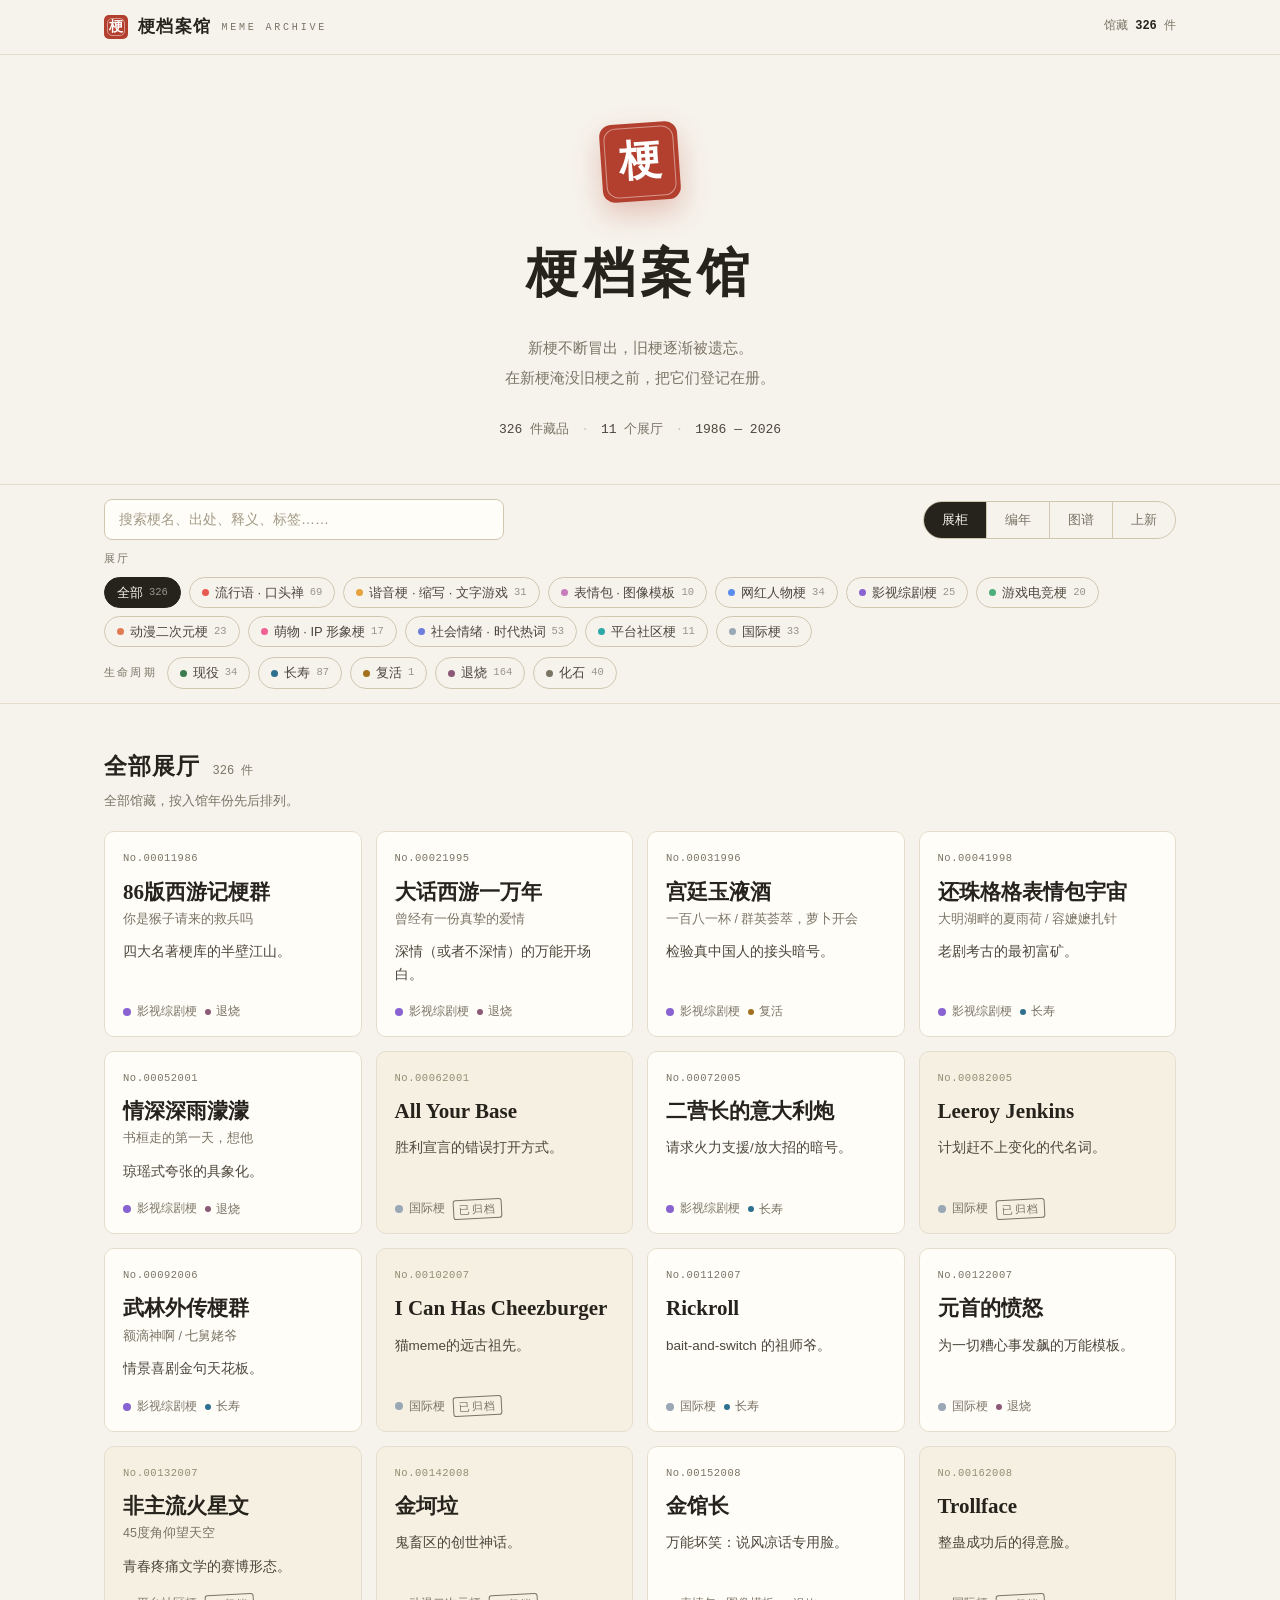
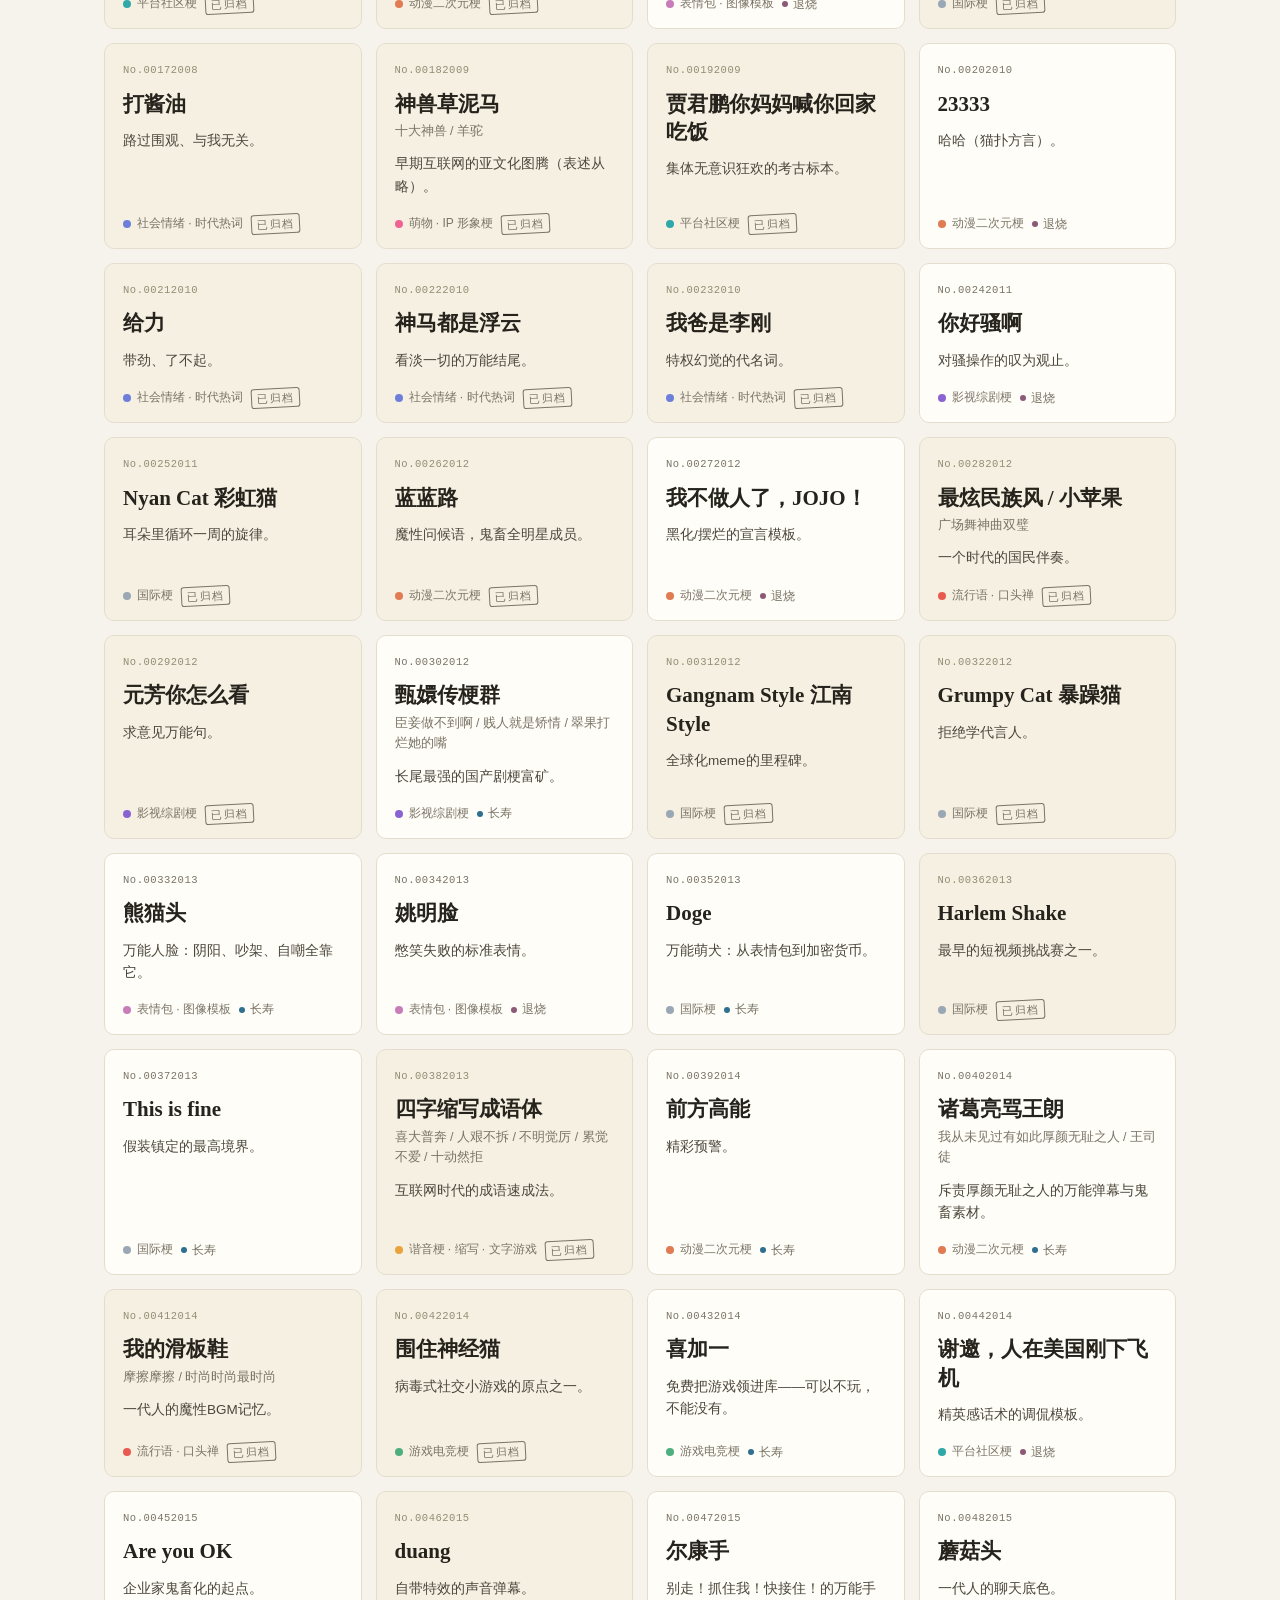
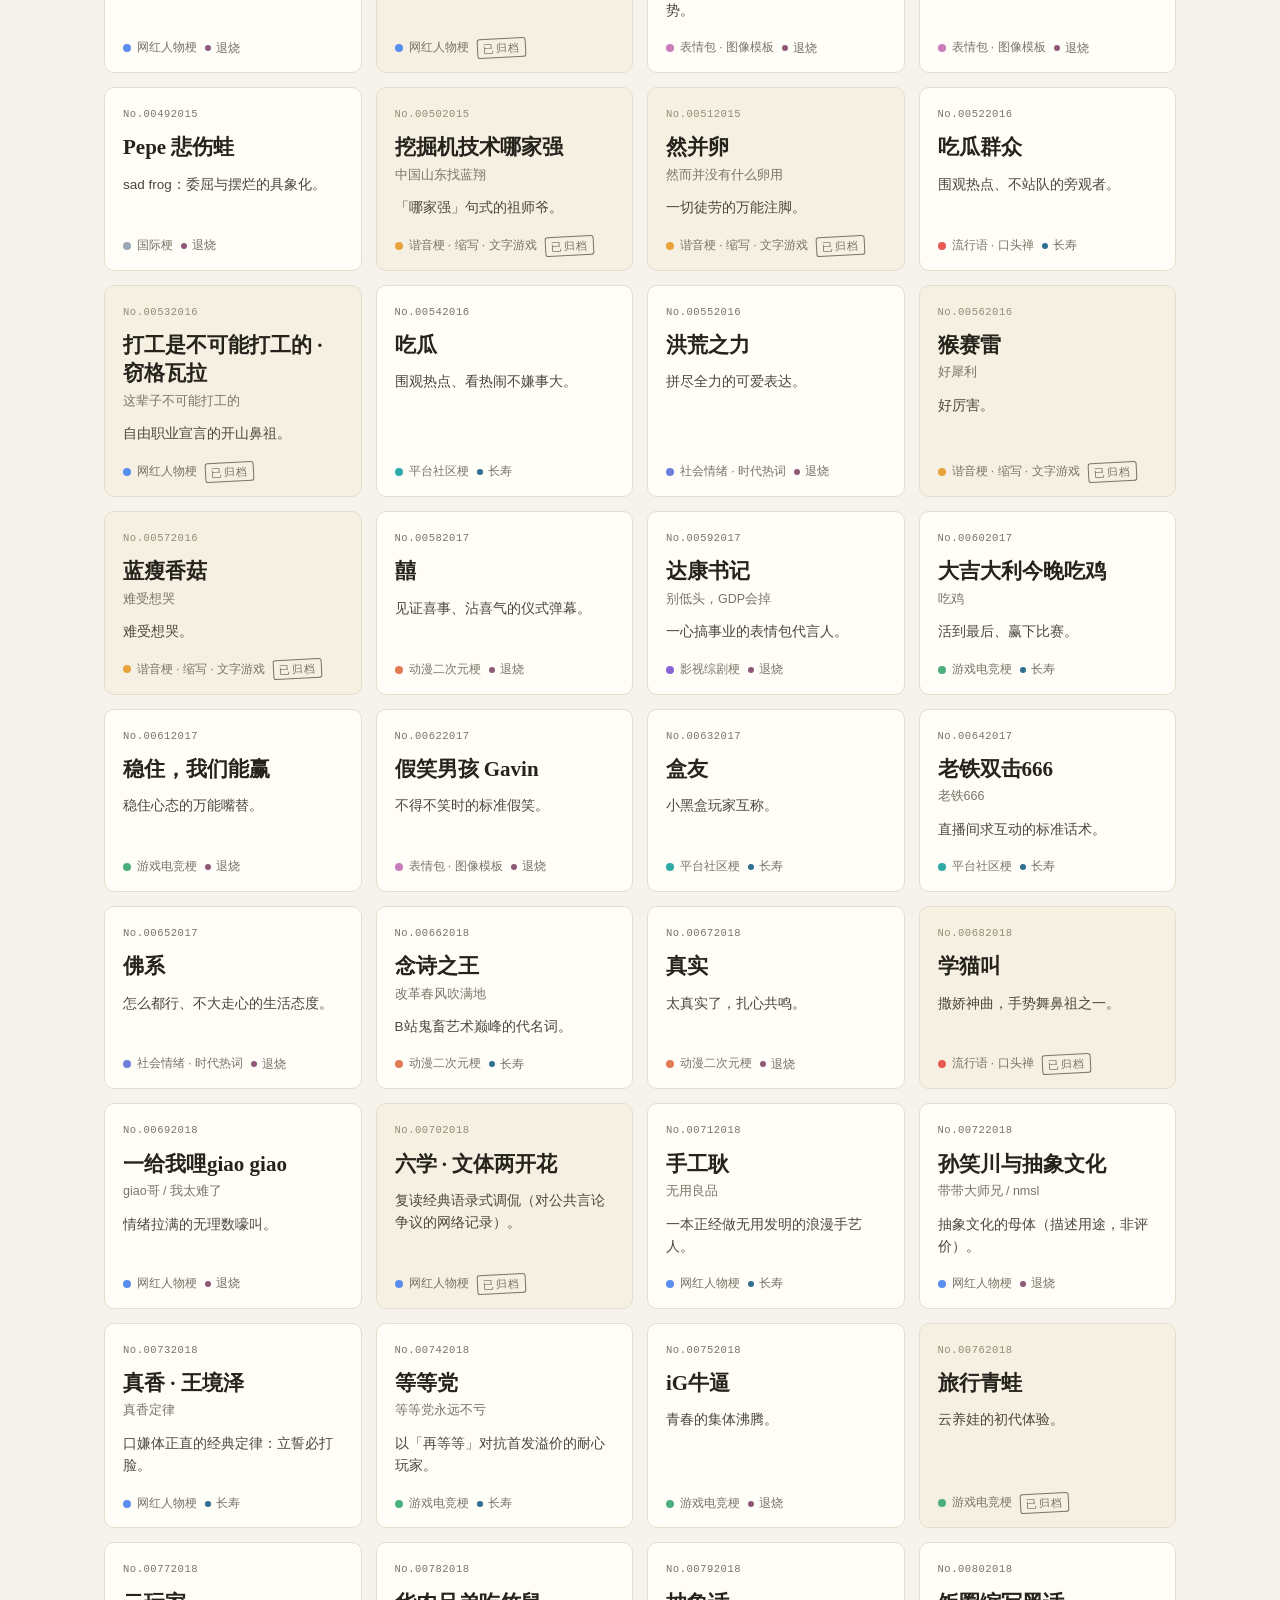
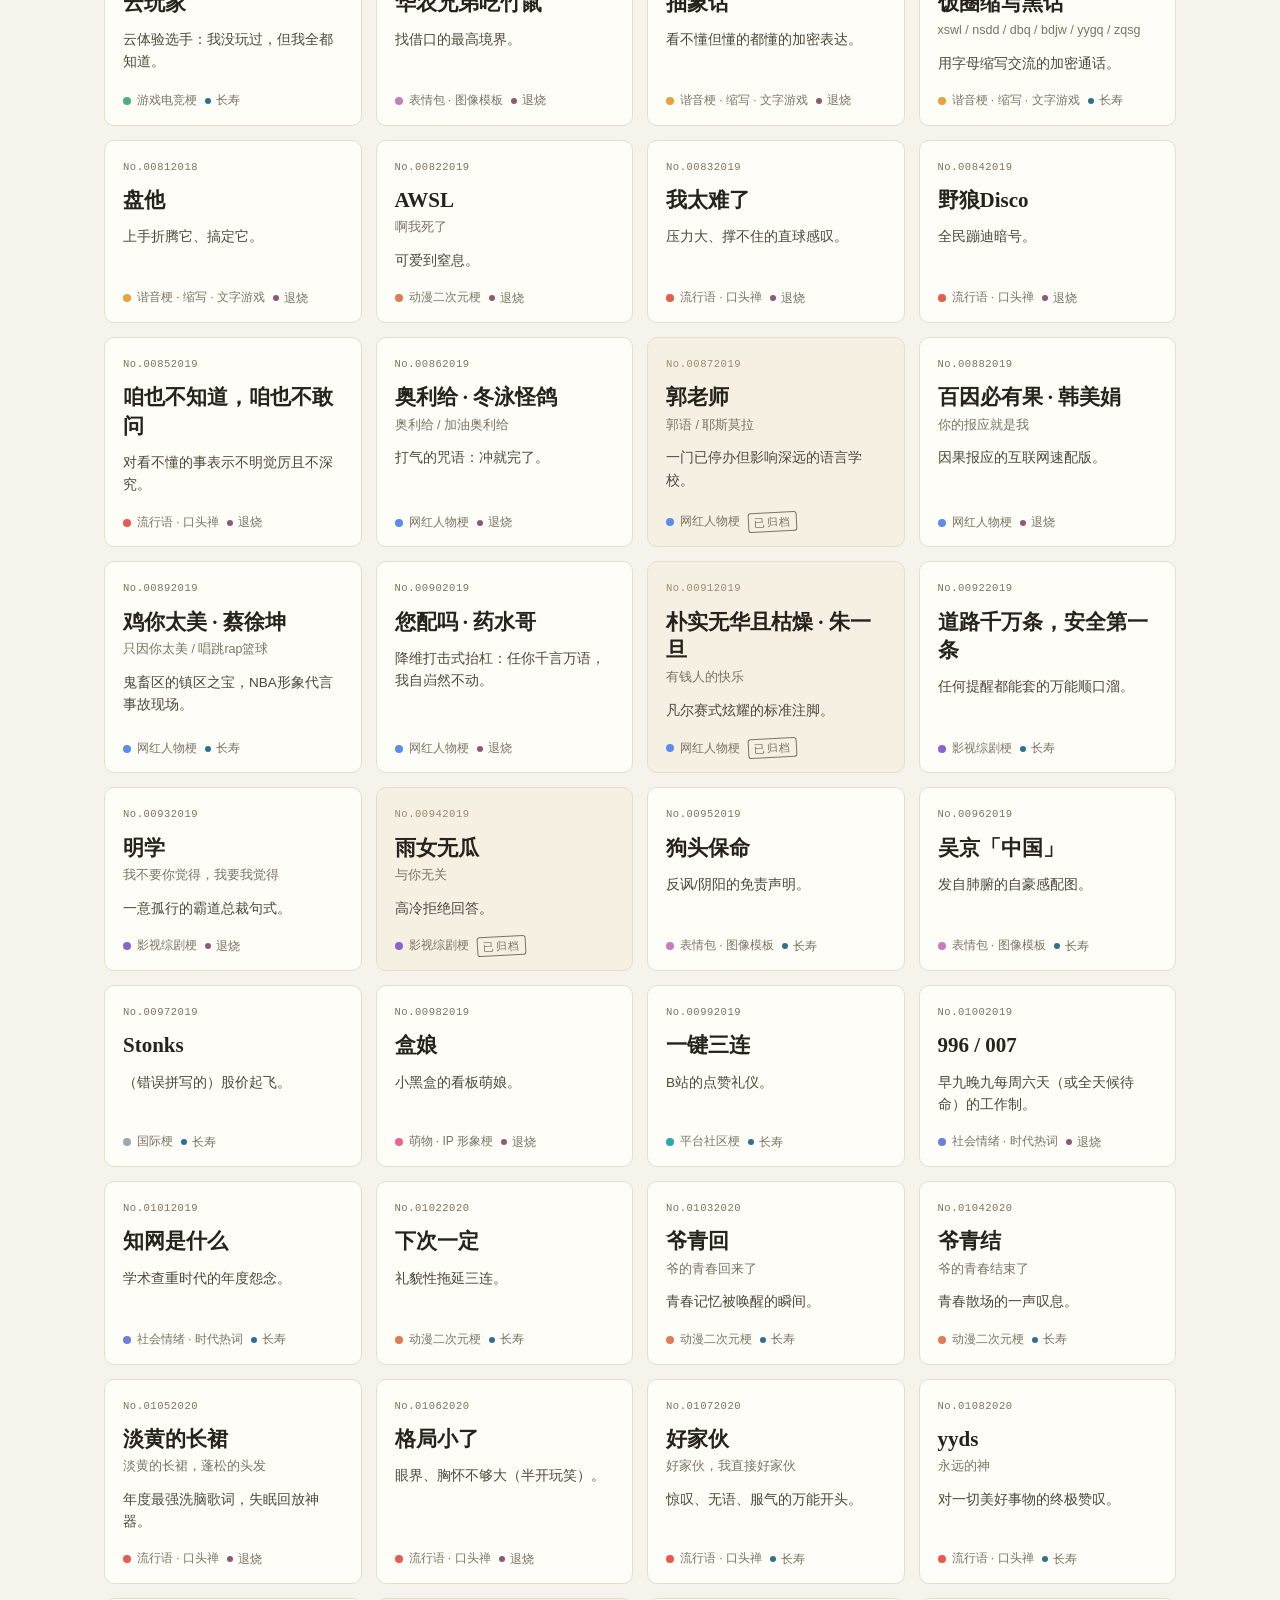
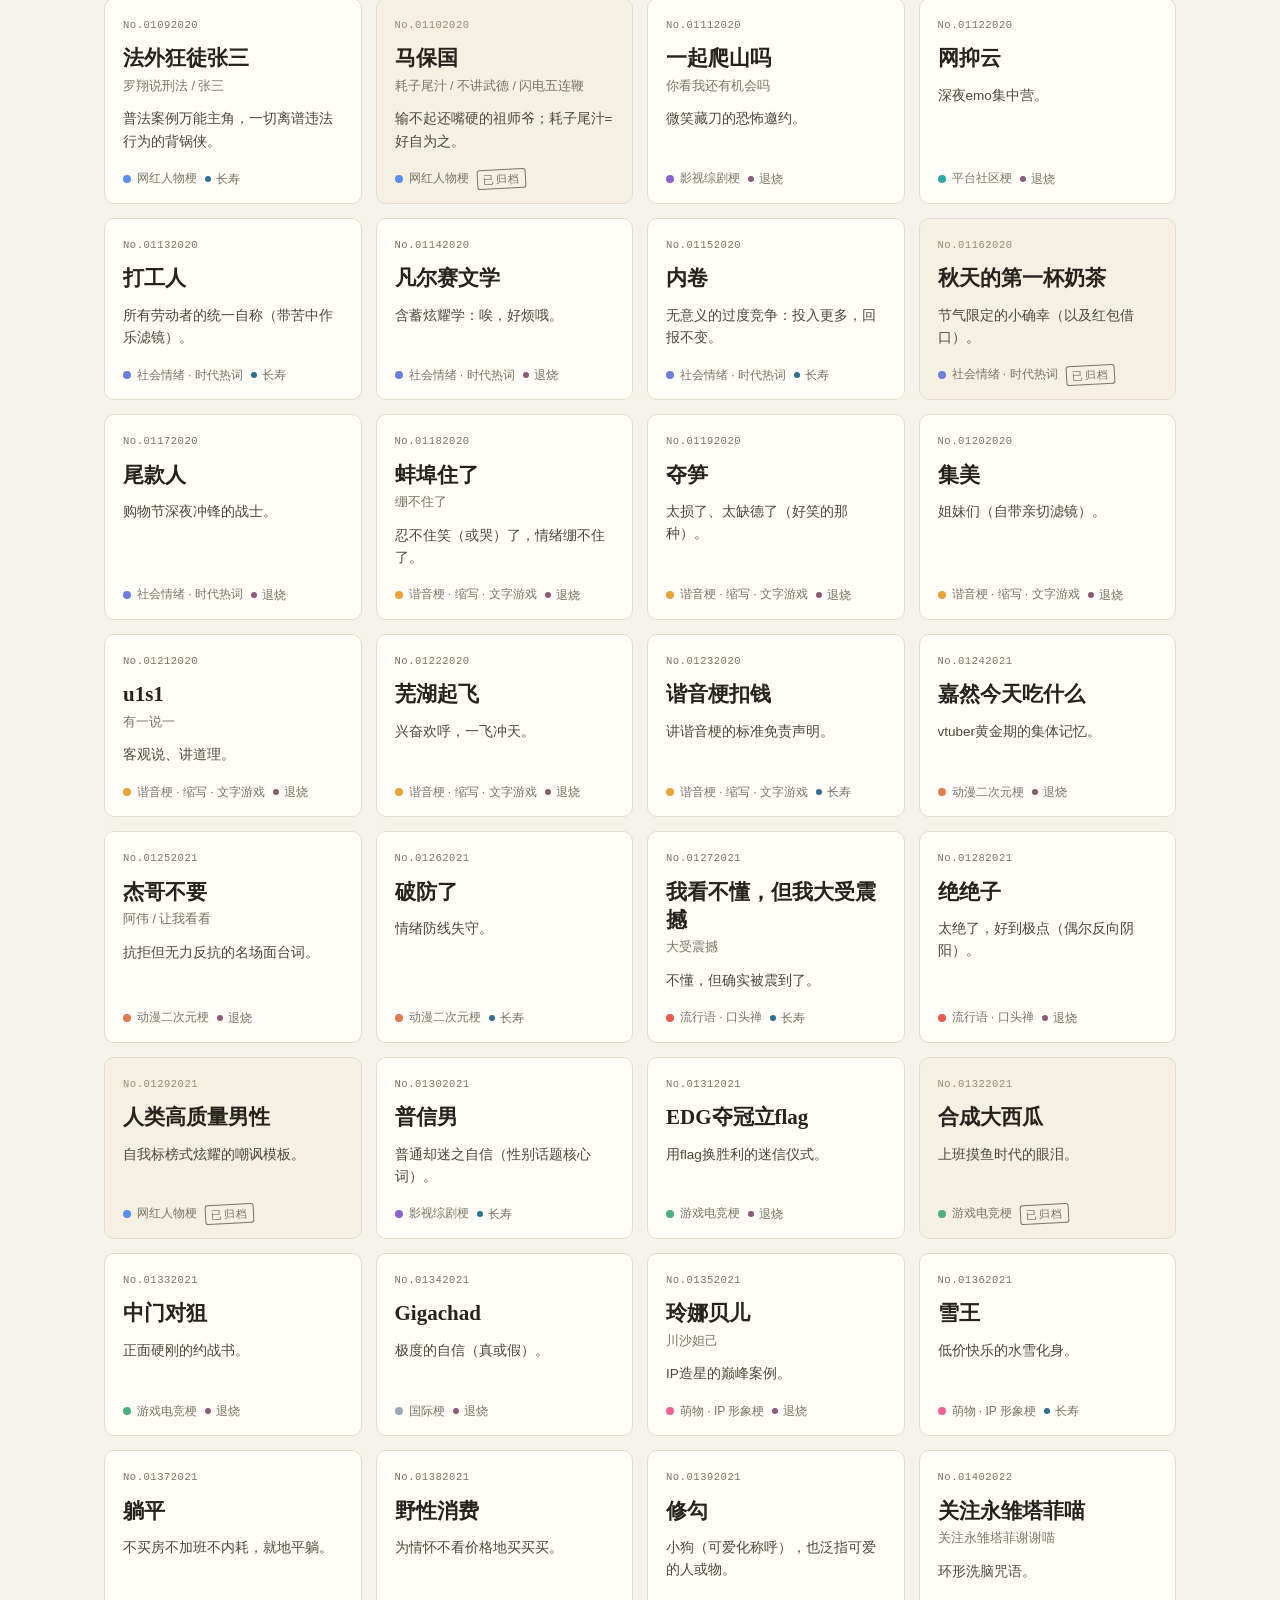
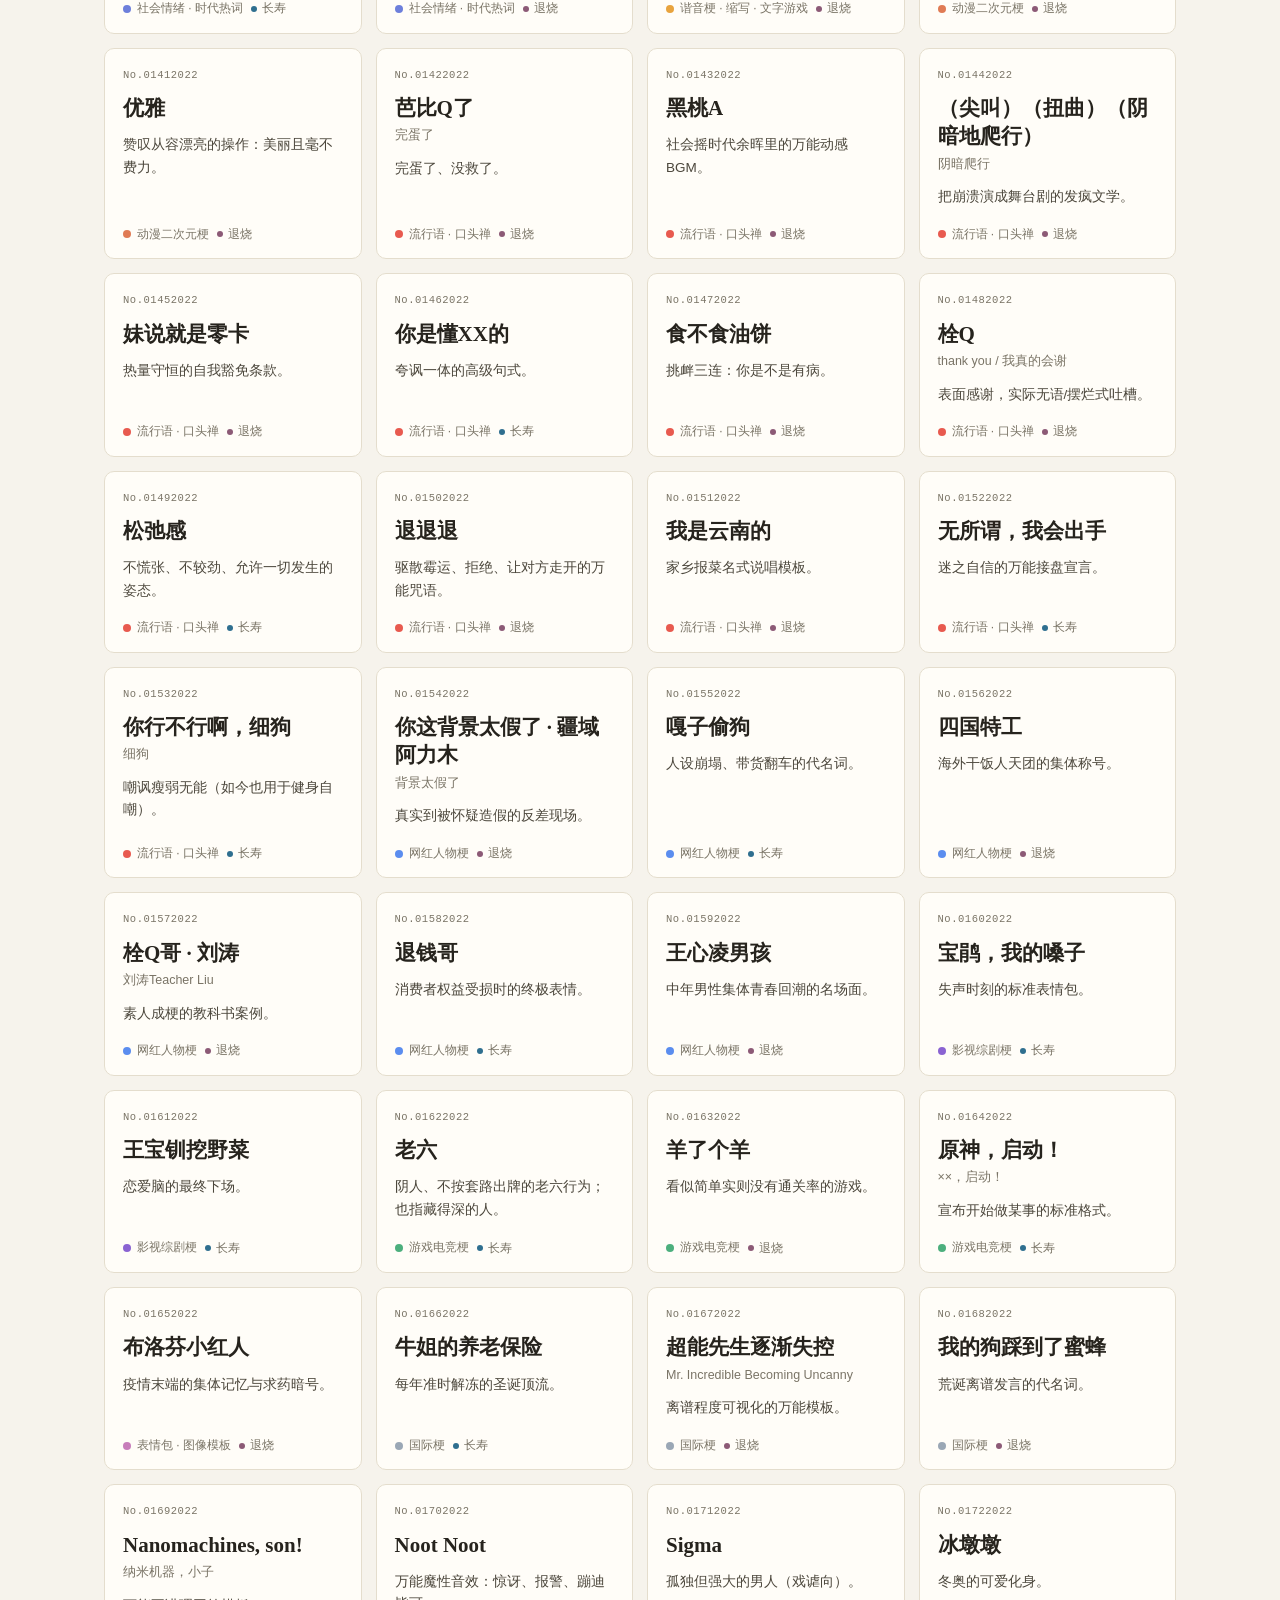
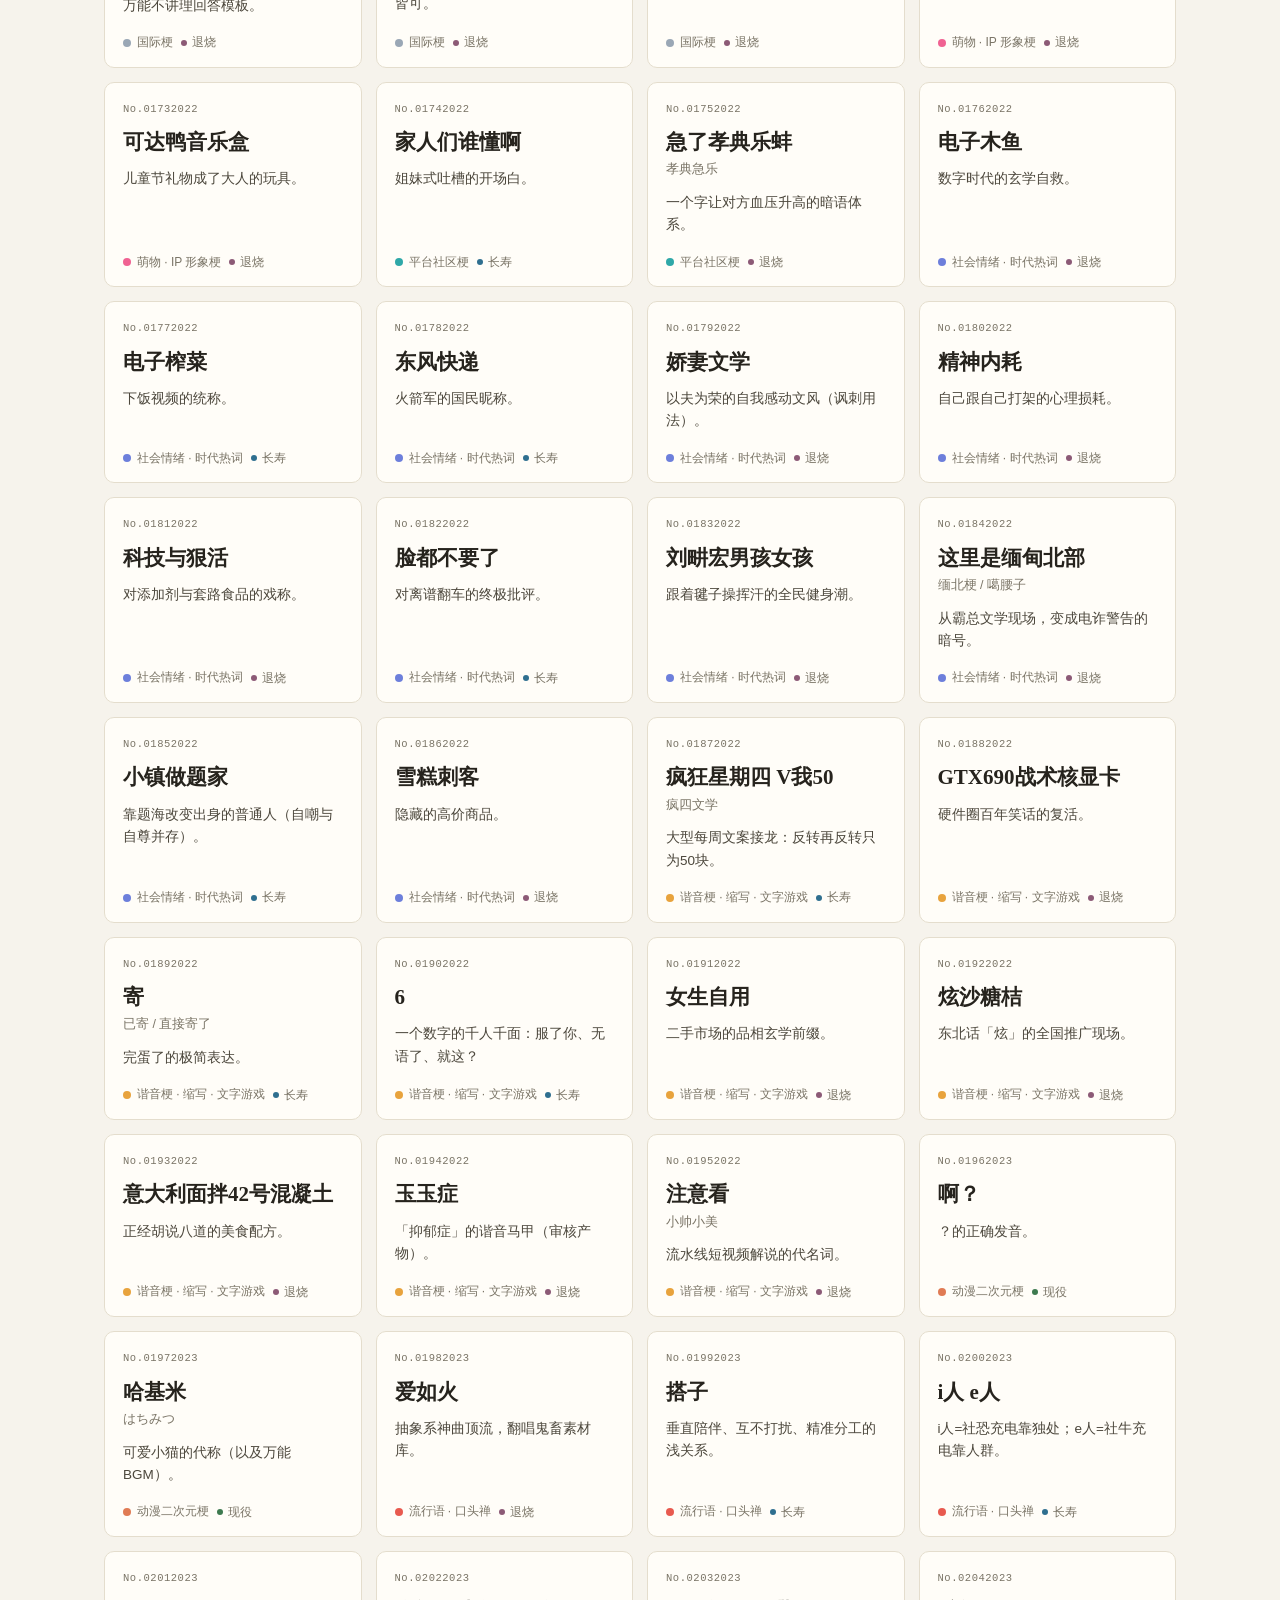
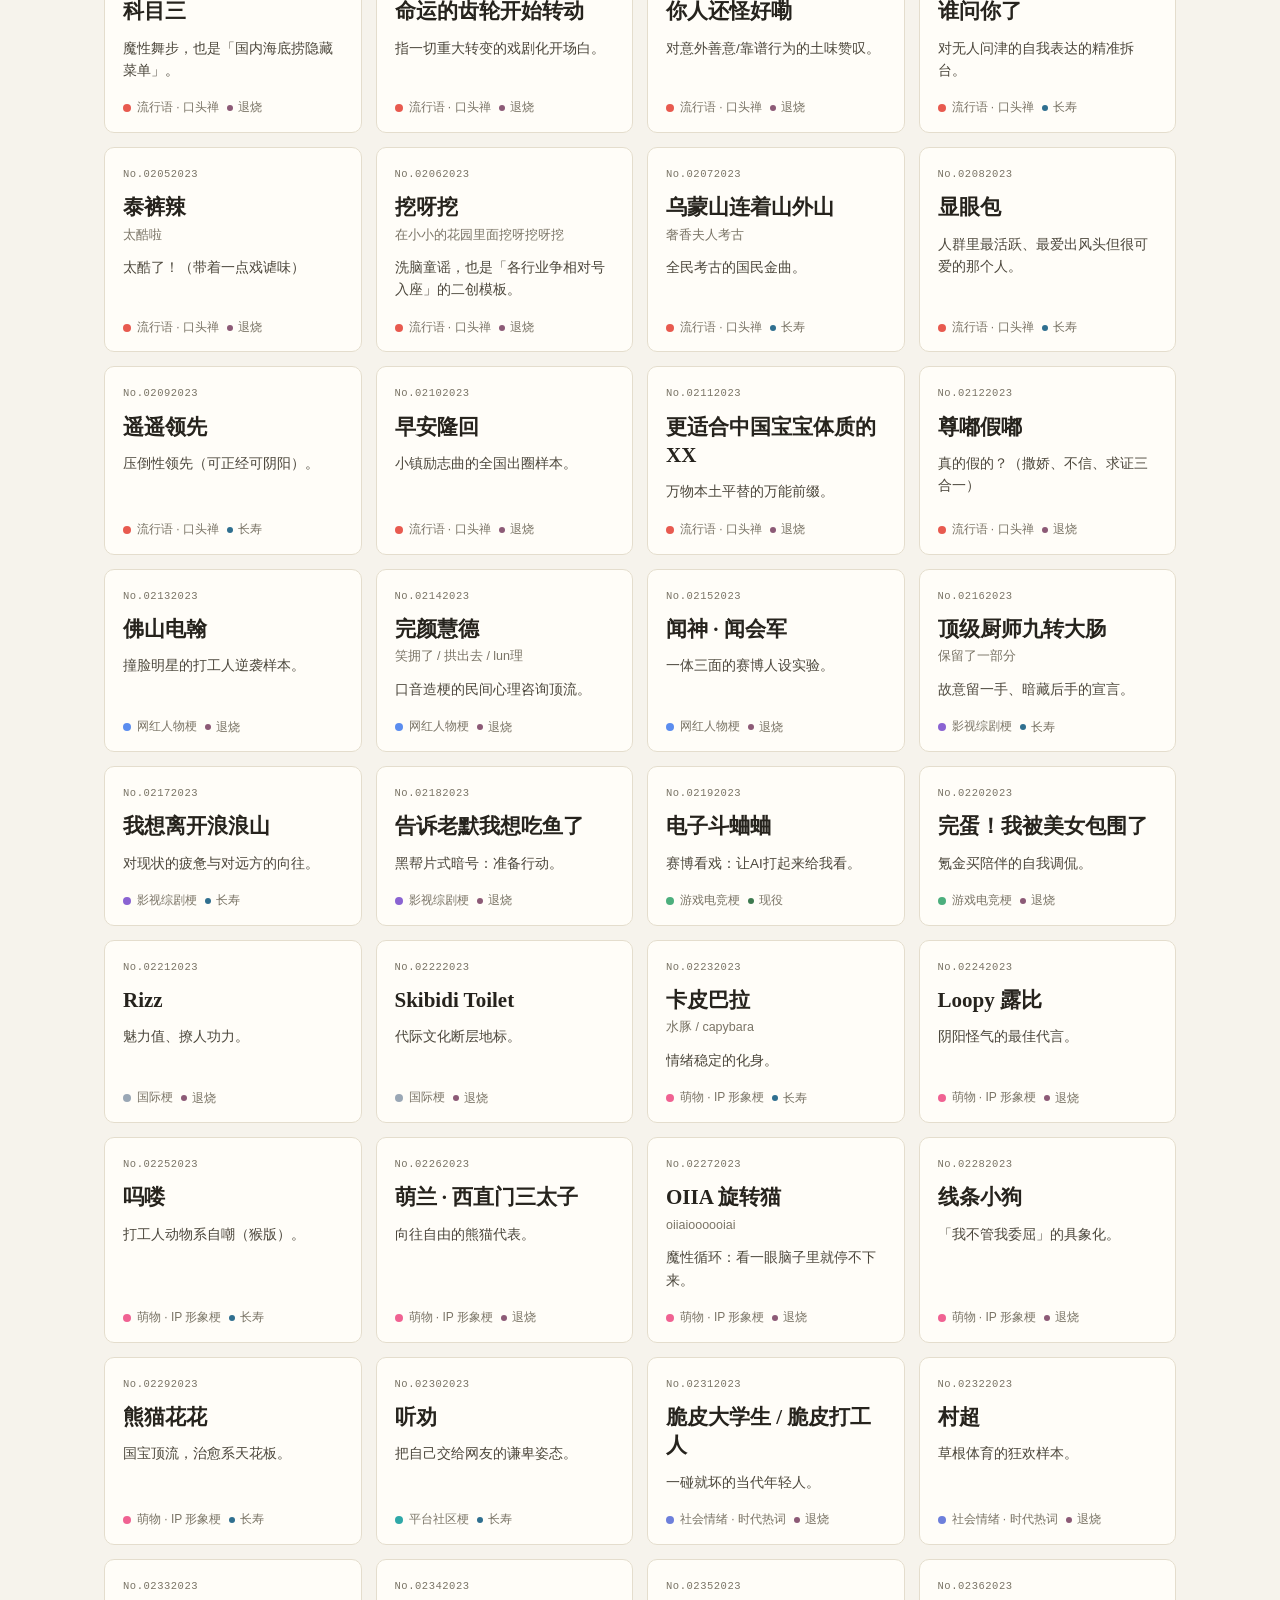
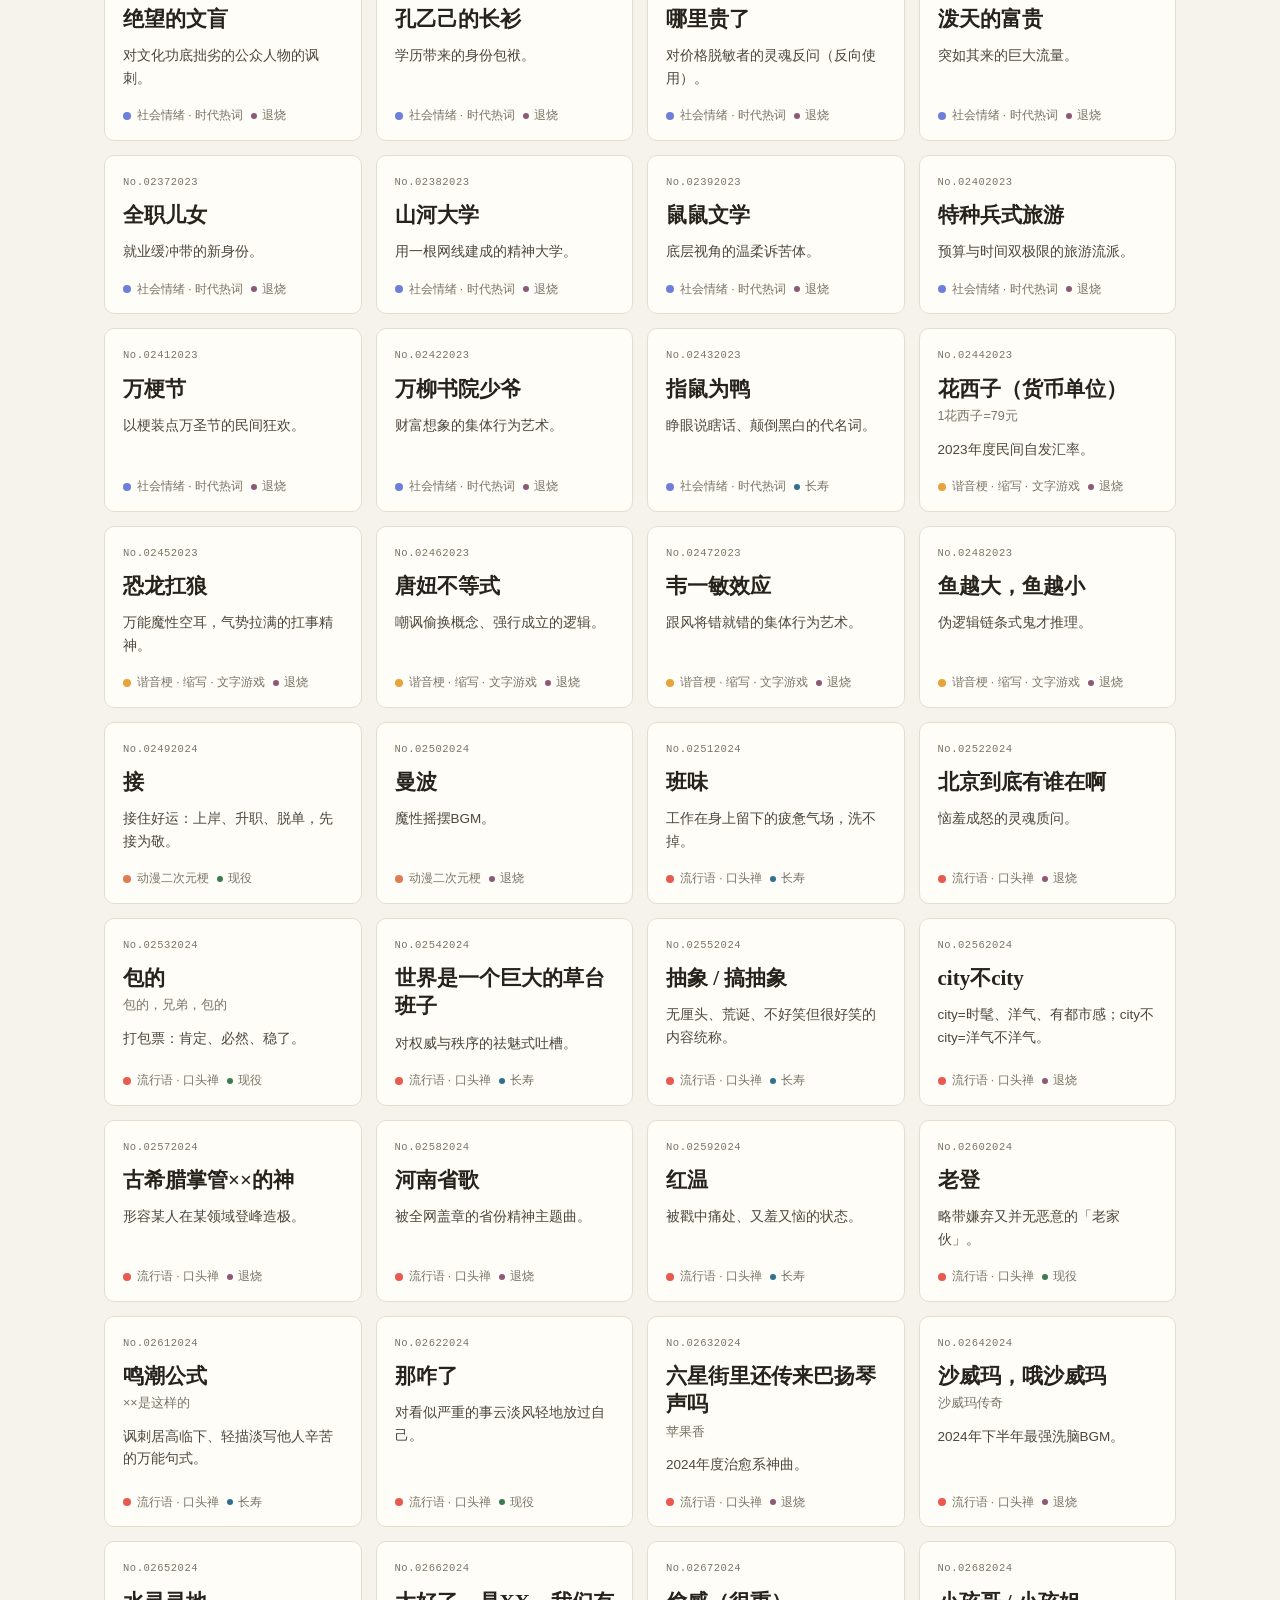
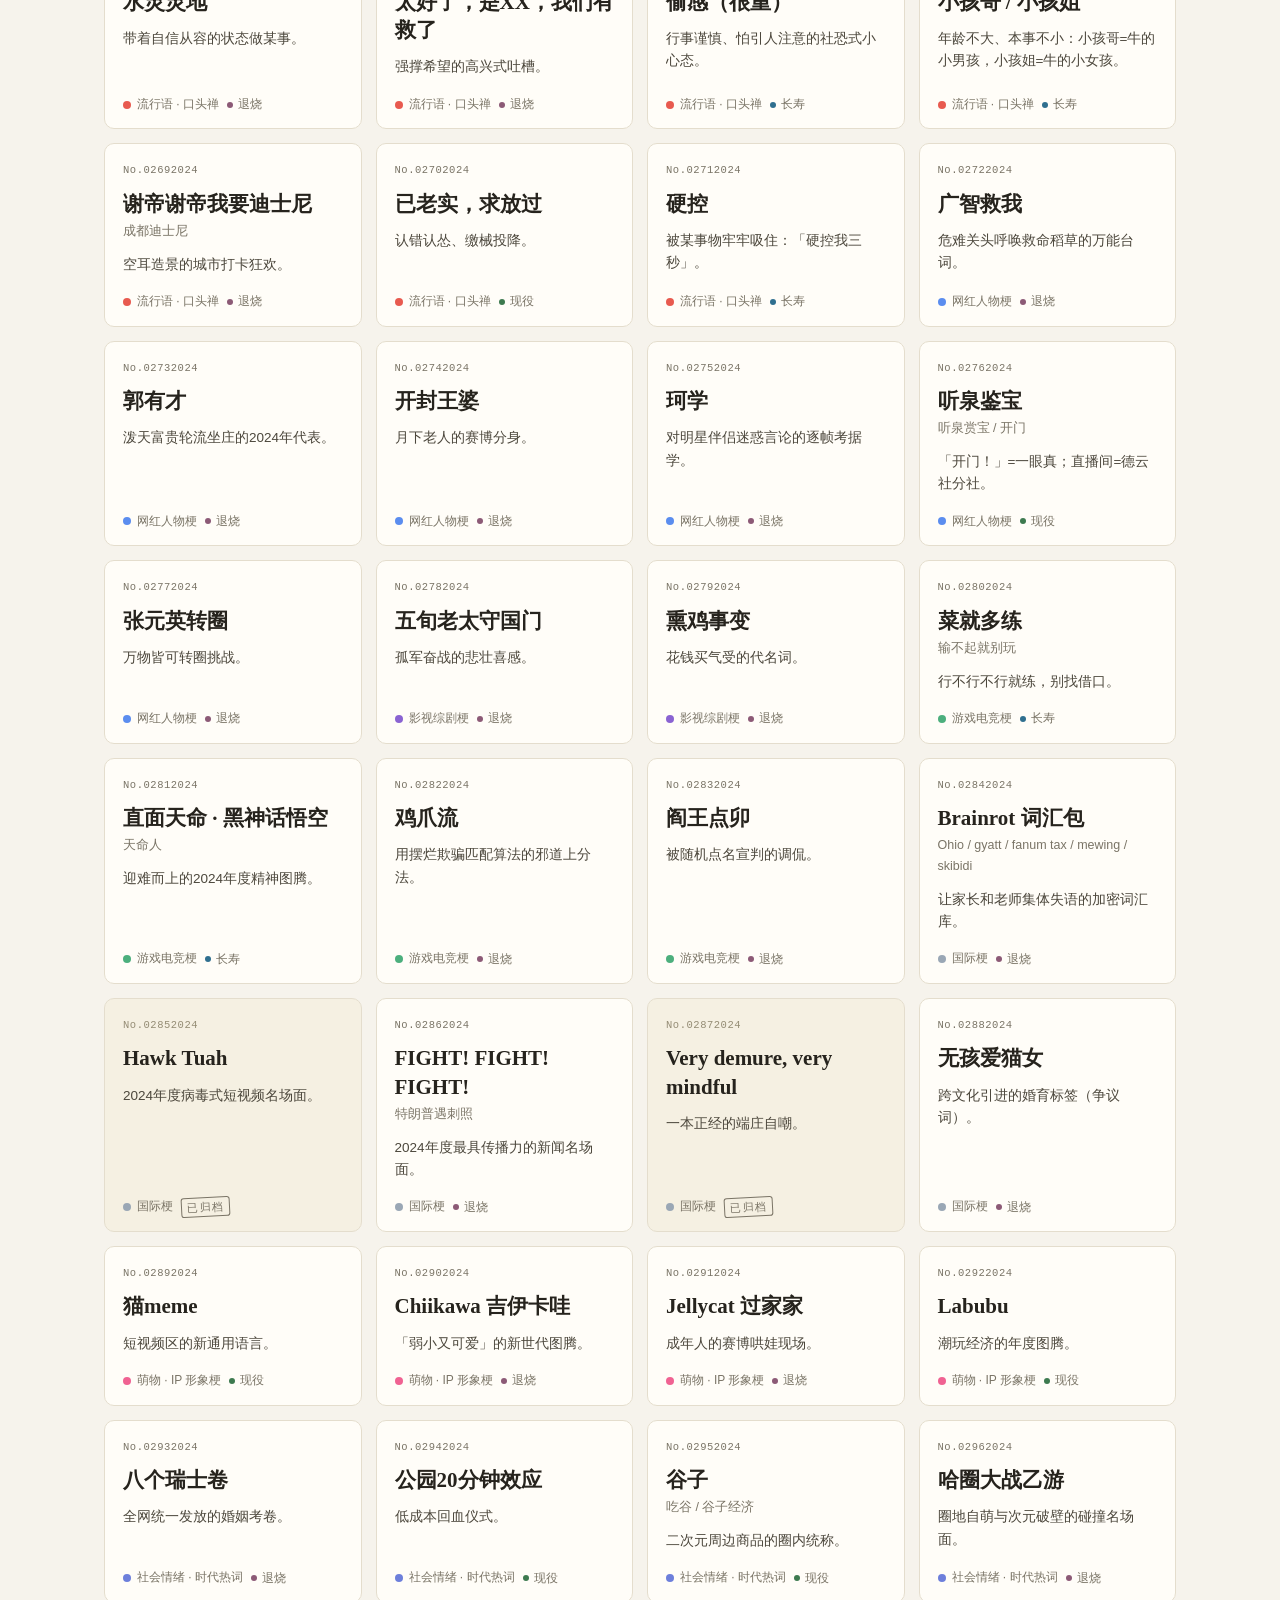
==== index.html @ 3fb375b8 "新增：牛来(2026抽象电影)、阎王点卯；破缓存版本号升级" ====
<!doctype html>
<html lang="zh-CN">
<head>
  <meta charset="utf-8">
  <meta name="viewport" content="width=device-width, initial-scale=1">
  <title>梗档案馆 · Meme Archive</title>
  <meta name="description" content="中文互联网梗的档案馆：在新梗淹没旧梗之前，把它们登记在册。224 件藏品 · 11 个展厅 · 1986–2026。">
  <link rel="icon" href="data:image/svg+xml;charset=utf-8,%3Csvg xmlns='http://www.w3.org/2000/svg' viewBox='0 0 64 64'%3E%3Crect width='64' height='64' rx='10' fill='%23b3402e'/%3E%3Ctext x='32' y='45' font-size='34' text-anchor='middle' fill='%23fff' font-family='serif'%3E%E6%A2%97%3C/text%3E%3C/svg%3E">
  <link rel="stylesheet" href="style.css?v=20260905b">
</head>
<body>

  <header class="topbar">
    <div class="topbar-inner">
      <span class="seal seal-mini" aria-hidden="true">梗</span>
      <span class="topbar-title">梗档案馆</span>
      <span class="topbar-sub">MEME&nbsp;ARCHIVE</span>
      <span class="topbar-count">馆藏 <b id="totalCount">—</b> 件</span>
    </div>
  </header>

  <main>
    <section class="hero">
      <div class="seal seal-hero" aria-hidden="true">梗</div>
      <h1>梗档案馆</h1>
      <p class="hero-sub">新梗不断冒出，旧梗逐渐被遗忘。<br>在新梗淹没旧梗之前，把它们登记在册。</p>
      <p class="hero-stats"><span id="statCount">—</span> 件藏品<i>·</i><span id="statCats">—</span> 个展厅<i>·</i><span id="statYears">—</span></p>
    </section>

    <div class="controls">
      <div class="controls-inner">
        <div class="controls-row">
          <input id="searchInput" class="search" type="search" placeholder="搜索梗名、出处、释义、标签……" autocomplete="off">
          <div class="seg" role="tablist" aria-label="视图切换">
            <button class="seg-btn on" data-view="gallery" role="tab">展柜</button>
            <button class="seg-btn" data-view="timeline" role="tab">编年</button>
            <button class="seg-btn" data-view="graph" role="tab">图谱</button>
            <button class="seg-btn" data-view="fresh" role="tab">上新</button>
          </div>
          <button id="resetBtn" class="reset" hidden>重置筛选</button>
        </div>
        <div class="controls-row">
          <span class="row-label">展厅</span>
          <div class="chips" id="categoryChips"></div>
        </div>
        <div class="controls-row">
          <span class="row-label">生命周期</span>
          <div class="chips" id="statusChips"></div>
        </div>
      </div>
    </div>

    <section id="galleryView" class="museum">
      <div class="section-head">
        <h2 id="galleryTitle">全部展厅</h2>
        <span class="section-count" id="galleryCount">—</span>
      </div>
      <p class="section-desc" id="galleryDesc">全部馆藏，按入馆年份先后排列。</p>
      <div class="card-grid" id="cardGrid"></div>
      <div class="empty" id="emptyState" hidden>
        <p class="empty-title">空空如也</p>
        <p class="empty-hint">没有找到匹配的藏品，试试换个关键词，或重置筛选。</p>
      </div>
    </section>

    <section id="timelineView" class="museum" hidden>
      <div class="section-head">
        <h2>梗之编年</h2>
        <span class="section-count" id="timelineCount">—</span>
      </div>
      <p class="section-desc">从 1986 到今天：梗的新陈代谢，一部速写史。</p>
      <div id="timeline"></div>
    </section>

    <section id="graphView" class="museum" hidden>
      <div class="section-head">
        <h2>梗之图谱</h2>
        <span class="section-count" id="graphCount">—</span>
      </div>
      <p class="section-desc">相关梗互相连线，节点颜色对应展厅。可拖拽节点，点击查看卷宗。</p>
      <div class="graph-wrap">
        <canvas id="graphCanvas"></canvas>
        <div class="graph-tip" id="graphTip" hidden></div>
      </div>
      <div class="graph-legend" id="graphLegend"></div>
    </section>

    <section id="freshView" class="museum" hidden>
      <div class="section-head">
        <h2>上新 · 入馆动态</h2>
        <span class="section-count" id="freshCount">—</span>
      </div>
      <p class="section-desc">档案馆持续收录，每一批登记在册的梗都在这里留档。</p>
      <div id="freshList"></div>
    </section>
  </main>

  <footer class="footer">
    <div class="footer-inner">
      <span>梗档案馆 MEME ARCHIVE · 新梗淹没旧梗之前，把它们登记在册</span>
      <span id="footerMeta">—</span>
    </div>
  </footer>

  <div class="overlay" id="overlay" role="dialog" aria-modal="true" aria-label="藏品卷宗">
    <article class="sheet" id="sheet"></article>
  </div>

  <noscript><p style="text-align:center;padding:40px">本档案馆需要启用 JavaScript 才能浏览。</p></noscript>
  <script src="data.js?v=20260905b"></script>
  <script src="app.js?v=20260905b"></script>
</body>
</html>
---- style.css ----
/* 梗档案馆 · 档案纸风格
   纸底 / 宋体标题 / 朱砂印章 / 发丝线 —— 克制，耐看 */

:root {
  --paper: #f6f3ec;
  --card: #fffdf8;
  --ink: #26231d;
  --soft: #4c473c;
  --muted: #7a7466;
  --hairline: #e4ddcd;
  --hairline-strong: #cfc7b0;
  --accent: #b3402e;
  --serif: "Songti SC", "Noto Serif SC", "STSong", "SimSun", serif;
  --sans: "PingFang SC", "Noto Sans SC", "Hiragino Sans GB", "Microsoft YaHei", sans-serif;
  --mono: "SF Mono", ui-monospace, "Menlo", "Consolas", monospace;
  --shadow: 0 10px 24px rgba(80, 66, 40, .09);
}

* { box-sizing: border-box; margin: 0; padding: 0; }
button { font: inherit; color: inherit; background: none; border: none; cursor: pointer; }
input { font: inherit; color: inherit; }

html { -webkit-text-size-adjust: 100%; }
body {
  background: var(--paper);
  color: var(--ink);
  font-family: var(--sans);
  font-size: 15px;
  line-height: 1.65;
}
::selection { background: rgba(179, 64, 46, .16); }

:focus-visible { outline: 2px solid var(--accent); outline-offset: 2px; border-radius: 4px; }

/* ---------- 顶栏 ---------- */
.topbar { border-bottom: 1px solid var(--hairline); background: var(--paper); }
.topbar-inner {
  max-width: 1120px; margin: 0 auto; padding: 13px 24px;
  display: flex; align-items: center; gap: 10px;
}
.seal {
  display: inline-flex; align-items: center; justify-content: center;
  background: var(--accent); color: #fff; font-family: var(--serif); font-weight: 700;
  position: relative; user-select: none;
}
.seal::after { content: ""; position: absolute; inset: 3px; border: 1px solid rgba(255,255,255,.45); border-radius: inherit; }
.seal-mini { width: 24px; height: 24px; font-size: 14px; border-radius: 5px; }
.topbar-title { font-family: var(--serif); font-size: 17px; font-weight: 700; letter-spacing: .08em; }
.topbar-sub { font-family: var(--mono); font-size: 10px; letter-spacing: .28em; color: var(--muted); padding-top: 3px; }
.topbar-count { margin-left: auto; font-family: var(--mono); font-size: 12px; color: var(--muted); }
.topbar-count b { color: var(--ink); font-weight: 600; }

/* ---------- 门口（Hero） ---------- */
.hero { text-align: center; padding: 68px 24px 44px; animation: rise .5s ease both; }
.seal-hero {
  width: 78px; height: 78px; font-size: 42px; border-radius: 12px;
  margin: 0 auto 30px; transform: rotate(-4deg);
  box-shadow: 0 12px 28px rgba(179, 64, 46, .28);
}
.seal-hero::after { inset: 4px; border-width: 1.5px; }
.hero h1 {
  font-family: var(--serif); font-weight: 700;
  font-size: clamp(34px, 5vw, 52px); letter-spacing: .1em;
}
.hero-sub { margin-top: 16px; color: var(--muted); font-size: 15px; line-height: 2; }
.hero-stats {
  margin-top: 26px; font-family: var(--mono); font-size: 13px; color: var(--muted);
}
.hero-stats i { font-style: normal; margin: 0 12px; color: var(--hairline-strong); }
.hero-stats span { color: var(--soft); }

/* ---------- 筛选台 ---------- */
.controls {
  position: sticky; top: 0; z-index: 20;
  background: rgba(246, 243, 236, .94);
  backdrop-filter: blur(8px); -webkit-backdrop-filter: blur(8px);
  border-top: 1px solid var(--hairline);
  border-bottom: 1px solid var(--hairline);
}
.controls-inner { max-width: 1120px; margin: 0 auto; padding: 14px 24px; }
.controls-row { display: flex; align-items: center; flex-wrap: wrap; gap: 8px; }
.controls-row + .controls-row { margin-top: 10px; }
.row-label {
  font-family: var(--mono); font-size: 11px; color: var(--muted);
  letter-spacing: .2em; flex: none; margin-right: 2px;
}

.search {
  flex: 1 1 220px; max-width: 400px;
  padding: 8px 14px; font-size: 14px;
  background: var(--card); border: 1px solid var(--hairline-strong); border-radius: 8px;
  transition: border-color .15s, box-shadow .15s;
}
.search::placeholder { color: #a39b87; }
.search:focus { outline: none; border-color: var(--accent); box-shadow: 0 0 0 3px rgba(179, 64, 46, .08); }
.search::-webkit-search-cancel-button { cursor: pointer; }

.seg {
  display: inline-flex; border: 1px solid var(--hairline-strong); border-radius: 999px;
  overflow: hidden; flex: none; margin-left: auto;
}
.seg-btn { padding: 7px 18px; font-size: 13px; color: var(--muted); transition: background .15s, color .15s; }
.seg-btn + .seg-btn { border-left: 1px solid var(--hairline-strong); }
.seg-btn.on { background: var(--ink); color: var(--paper); }

.reset { font-size: 13px; color: var(--muted); text-decoration: underline dotted; flex: none; }
.reset:hover { color: var(--accent); }

.chips { display: flex; flex-wrap: wrap; gap: 8px; }
.chip {
  display: inline-flex; align-items: center; gap: 6px;
  padding: 4px 12px; font-size: 13px; color: var(--soft);
  border: 1px solid var(--hairline-strong); border-radius: 999px;
  background: transparent; transition: border-color .15s, background .15s, color .15s;
}
.chip:hover { border-color: #a89f88; color: var(--ink); }
.chip.on { background: var(--ink); border-color: var(--ink); color: var(--paper); }
.chip .n { font-family: var(--mono); font-size: 10.5px; opacity: .55; }
.dot { width: 8px; height: 8px; border-radius: 50%; flex: none; }
.chip .dot { width: 7px; height: 7px; }
.chip.on .dot { outline: 1px solid rgba(255,255,255,.5); outline-offset: 1px; }

/* ---------- 展厅 ---------- */
.museum { max-width: 1120px; margin: 0 auto; padding: 8px 24px 40px; animation: rise .45s ease both; }
.section-head { display: flex; align-items: baseline; gap: 12px; margin: 36px 0 4px; }
.section-head h2 { font-family: var(--serif); font-size: 23px; font-weight: 700; letter-spacing: .05em; }
.section-count { font-family: var(--mono); font-size: 12px; color: var(--muted); }
.section-desc { font-size: 13px; color: var(--muted); margin-bottom: 20px; }

.card-grid {
  display: grid; grid-template-columns: repeat(auto-fill, minmax(238px, 1fr)); gap: 14px;
}

/* 档案卡 */
.card {
  position: relative; display: flex; flex-direction: column; text-align: left;
  padding: 18px 18px 14px; background: var(--card);
  border: 1px solid var(--hairline); border-radius: 10px;
  transition: transform .18s ease, box-shadow .18s ease, border-color .18s ease;
}
.card:hover { transform: translateY(-2px); border-color: var(--hairline-strong); box-shadow: var(--shadow); }
.card-meta { display: flex; justify-content: space-between; font-family: var(--mono); font-size: 10.5px; color: var(--muted); letter-spacing: .05em; }
.card-name { font-family: var(--serif); font-size: 21px; font-weight: 700; line-height: 1.35; margin-top: 10px; overflow-wrap: anywhere; }
.card-alias { font-size: 12.5px; color: var(--muted); margin-top: 3px; overflow-wrap: anywhere; }
.card-meaning {
  margin-top: 12px; font-size: 13.5px; color: var(--soft);
  display: -webkit-box; -webkit-line-clamp: 2; -webkit-box-orient: vertical; overflow: hidden;
}
.card-foot { margin-top: auto; padding-top: 16px; display: flex; align-items: center; justify-content: space-between; gap: 8px; font-size: 12px; color: var(--muted); }
.card-cat { display: inline-flex; align-items: center; gap: 6px; min-width: 0; }
.card-cat span { white-space: nowrap; overflow: hidden; text-overflow: ellipsis; }
.status { display: inline-flex; align-items: center; gap: 5px; font-size: 11.5px; flex: none; }
.status .dot { width: 6px; height: 6px; }

/* 化石卡：旧纸色 + 「已归档」戳 */
.card.fossil { background: #f5f0e2; }
.card.fossil .card-meta { color: #948c74; }
.tag-stamp {
  border: 1px solid currentColor; border-radius: 3px; padding: 0 5px;
  font-size: 11px; letter-spacing: .12em; transform: rotate(-3deg);
}

/* 空状态 */
.empty { text-align: center; padding: 90px 0 60px; }
.empty-title { font-family: var(--serif); font-size: 22px; color: var(--muted); letter-spacing: .2em; }
.empty-hint { font-size: 13px; color: var(--muted); margin-top: 10px; opacity: .8; }

/* ---------- 编年视图 ---------- */
.tl-era {
  display: flex; align-items: center; gap: 14px;
  margin: 44px 0 6px; font-family: var(--serif); font-size: 18px; font-weight: 700;
  color: var(--soft); letter-spacing: .12em;
}
.tl-era::after { content: ""; flex: 1; height: 1px; background: var(--hairline); }
.tl-era:first-child { margin-top: 24px; }
.tl-row { display: flex; gap: 20px; padding: 9px 0; }
.tl-row + .tl-row { border-top: 1px dashed var(--hairline); }
.tl-year { flex: none; width: 52px; font-family: var(--mono); font-size: 13px; color: var(--muted); padding-top: 7px; }
.tl-items { display: flex; flex-wrap: wrap; gap: 8px; }
.tl-chip {
  display: inline-flex; align-items: center; gap: 6px;
  padding: 4px 11px; font-size: 13px; color: var(--soft);
  background: var(--card); border: 1px solid var(--hairline); border-radius: 7px;
  transition: border-color .15s, transform .15s, box-shadow .15s;
}
.tl-chip:hover { border-color: var(--hairline-strong); transform: translateY(-1px); box-shadow: var(--shadow); }
.tl-chip .dot { width: 6px; height: 6px; }

/* ---------- 图谱视图 ---------- */
.graph-wrap {
  position: relative; background: var(--card);
  border: 1px solid var(--hairline); border-radius: 12px; overflow: hidden;
}
.graph-wrap canvas { display: block; width: 100%; touch-action: none; }
.graph-tip {
  position: absolute; pointer-events: none;
  background: var(--ink); color: var(--paper);
  font-size: 12px; padding: 3px 9px; border-radius: 6px;
  white-space: nowrap;
}
.graph-legend {
  display: flex; flex-wrap: wrap; gap: 8px 16px;
  margin-top: 14px; font-size: 12px; color: var(--muted);
}
.graph-legend i { display: inline-block; width: 8px; height: 8px; border-radius: 50%; margin-right: 5px; }

/* ---------- 上新视图 ---------- */
.fresh-batch {
  font-family: var(--mono); font-size: 11px; color: var(--muted);
  font-weight: 400; letter-spacing: .05em; margin-left: 10px;
}

/* ---------- 卷宗（详情弹层） ---------- */
.overlay {
  position: fixed; inset: 0; z-index: 50;
  display: flex; align-items: center; justify-content: center; padding: 24px;
  background: rgba(38, 35, 29, .45);
  backdrop-filter: blur(3px); -webkit-backdrop-filter: blur(3px);
  opacity: 0; pointer-events: none; transition: opacity .2s ease;
}
.overlay.show { opacity: 1; pointer-events: auto; }
.sheet {
  position: relative; width: min(620px, 100%); max-height: 86vh; overflow-y: auto;
  background: var(--card); border: 1px solid var(--hairline-strong); border-radius: 14px;
  padding: 36px 38px 30px; box-shadow: 0 24px 60px rgba(30, 25, 15, .28);
  transform: translateY(10px) scale(.985); transition: transform .22s ease;
}
.overlay.show .sheet { transform: none; }

.sheet-no { font-family: var(--mono); font-size: 11px; color: var(--muted); letter-spacing: .1em; }
.sheet-name { font-family: var(--serif); font-size: 30px; font-weight: 700; line-height: 1.3; margin-top: 8px; overflow-wrap: anywhere; }
.sheet-alias { font-size: 13px; color: var(--muted); margin-top: 4px; }
.sheet-stamp {
  position: absolute; top: 28px; right: 66px; transform: rotate(8deg);
  border: 1.5px solid currentColor; border-radius: 4px; padding: 3px 9px;
  font-family: var(--serif); font-size: 12.5px; letter-spacing: .18em; opacity: .85;
  color: #8a8062;
}
.sheet-stamp.revival { color: #a2701f; }

.lbl { display: flex; align-items: center; gap: 8px; margin: 22px 0 6px; font-size: 12px; color: var(--muted); letter-spacing: .28em; }
.lbl::before { content: ""; width: 14px; height: 1px; background: var(--hairline-strong); }
.sheet-origin, .sheet-meaning { font-size: 14.5px; line-height: 1.9; color: var(--soft); }
.sheet-example {
  margin-top: 10px; padding: 10px 14px; font-size: 14px; color: var(--soft);
  background: var(--paper); border-left: 2px solid var(--accent); border-radius: 0 6px 6px 0;
}
.meta-grid { display: grid; grid-template-columns: 1fr 1fr; gap: 12px 28px; margin-top: 8px; font-size: 13.5px; }
.meta-grid .k { font-size: 12px; color: var(--muted); margin-bottom: 2px; }
.meta-grid .v { color: var(--soft); line-height: 1.7; }
.rel-row { display: flex; flex-wrap: wrap; gap: 8px; margin-top: 8px; }
.rel {
  padding: 3px 11px; font-size: 13px; color: var(--soft);
  background: var(--paper); border: 1px solid var(--hairline-strong); border-radius: 999px;
  transition: border-color .15s, color .15s, transform .15s;
}
.rel:hover { border-color: var(--accent); color: var(--accent); transform: translateY(-1px); }
.rel .dot { width: 6px; height: 6px; margin-right: 2px; }

.close {
  position: absolute; top: 16px; right: 16px; width: 34px; height: 34px;
  display: flex; align-items: center; justify-content: center;
  border: 1px solid var(--hairline-strong); border-radius: 50%;
  color: var(--muted); font-size: 16px; line-height: 1; transition: color .15s, border-color .15s, transform .2s;
}
.close:hover { color: var(--ink); border-color: #a89f88; transform: rotate(90deg); }

/* ---------- 页脚 ---------- */
.footer { margin-top: 60px; border-top: 1px solid var(--hairline); }
.footer-inner {
  max-width: 1120px; margin: 0 auto; padding: 22px 24px 44px;
  display: flex; justify-content: space-between; flex-wrap: wrap; gap: 8px;
  font-size: 12px; color: var(--muted);
}

/* ---------- 动效 ---------- */
@keyframes rise { from { opacity: 0; transform: translateY(6px); } to { opacity: 1; transform: none; } }
@media (prefers-reduced-motion: reduce) {
  *, *::before, *::after { animation: none !important; transition: none !important; }
}

/* ---------- 响应式 ---------- */
@media (max-width: 640px) {
  .topbar-sub { display: none; }
  .hero { padding: 48px 20px 36px; }
  .seal-hero { width: 62px; height: 62px; font-size: 34px; margin-bottom: 22px; }
  .controls-inner { padding: 12px 16px; }
  .museum { padding: 8px 16px 32px; }
  .row-label { width: 100%; margin-right: 0; }
  .seg { margin-left: 0; }
  .sheet { padding: 26px 22px 24px; }
  .sheet-stamp { top: 20px; right: 58px; }
  .meta-grid { grid-template-columns: 1fr; }
  .tl-row { gap: 12px; }
  .tl-year { width: 40px; }
}
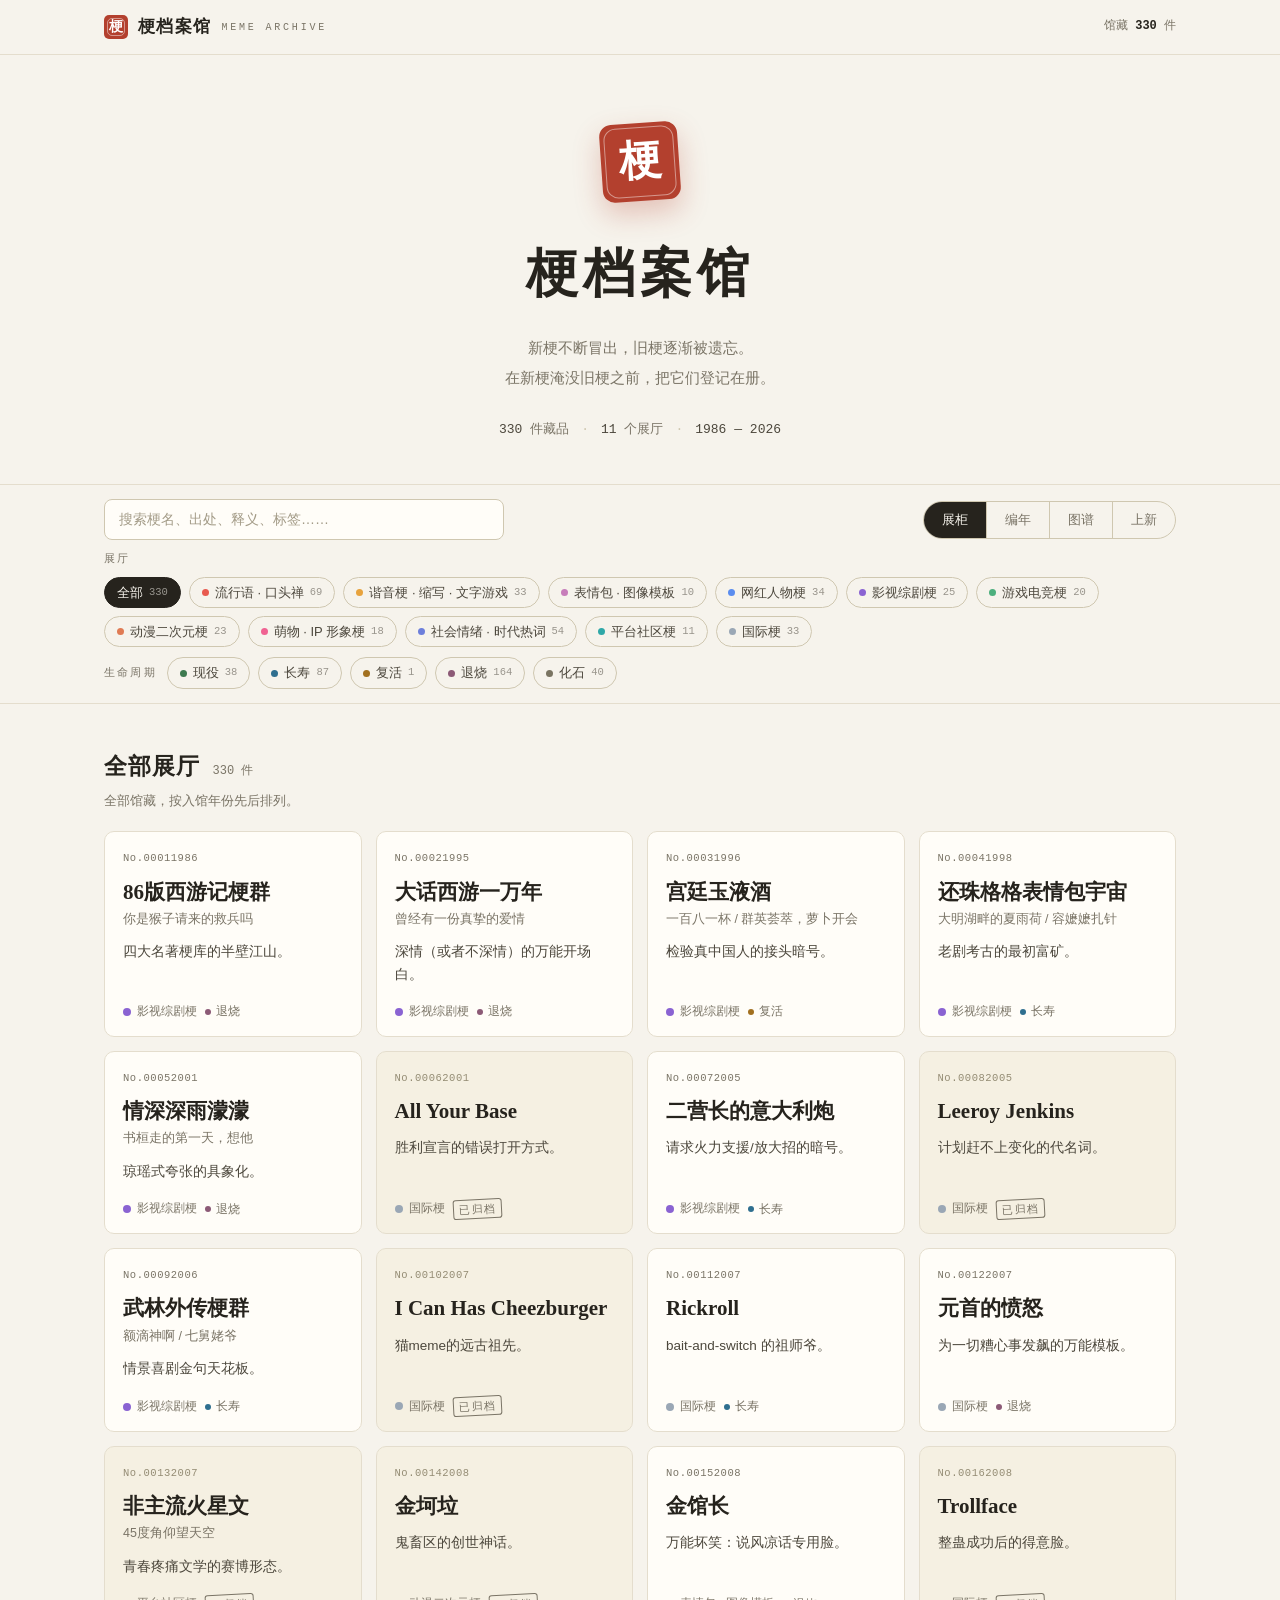
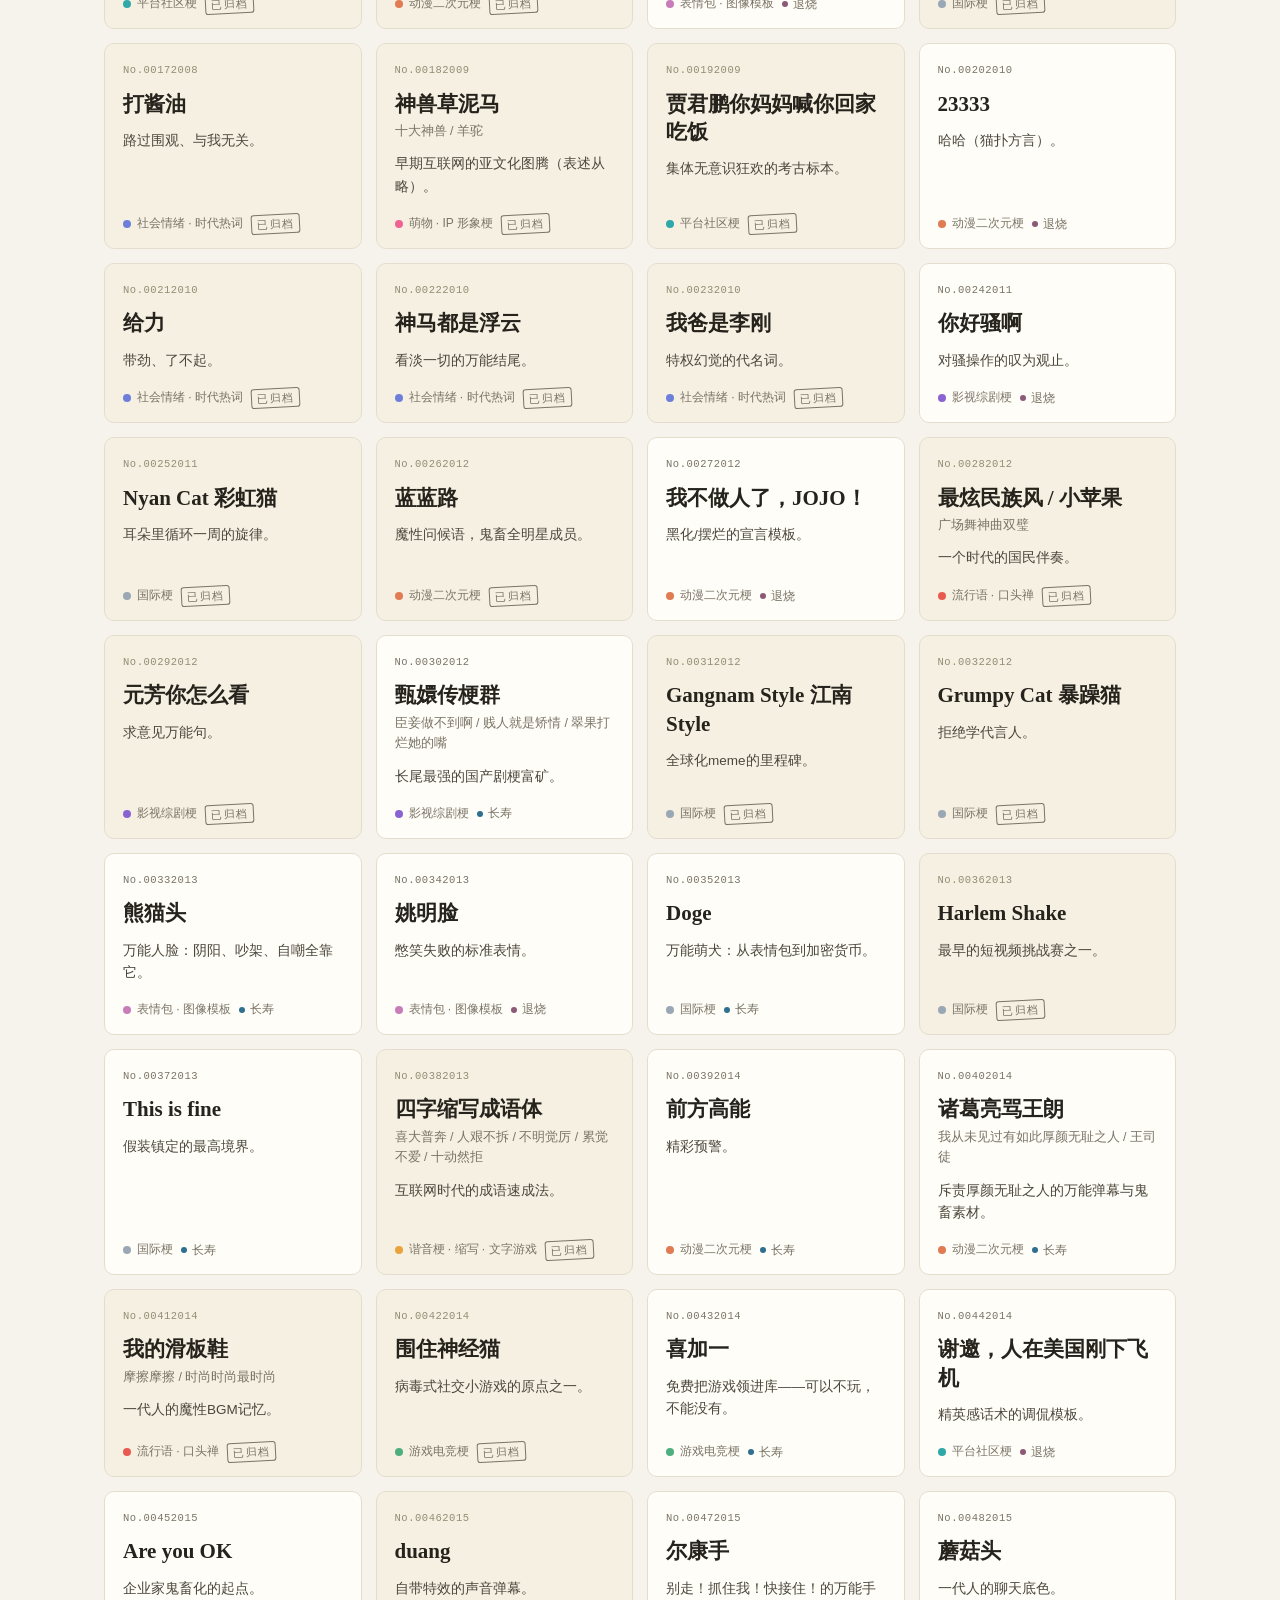
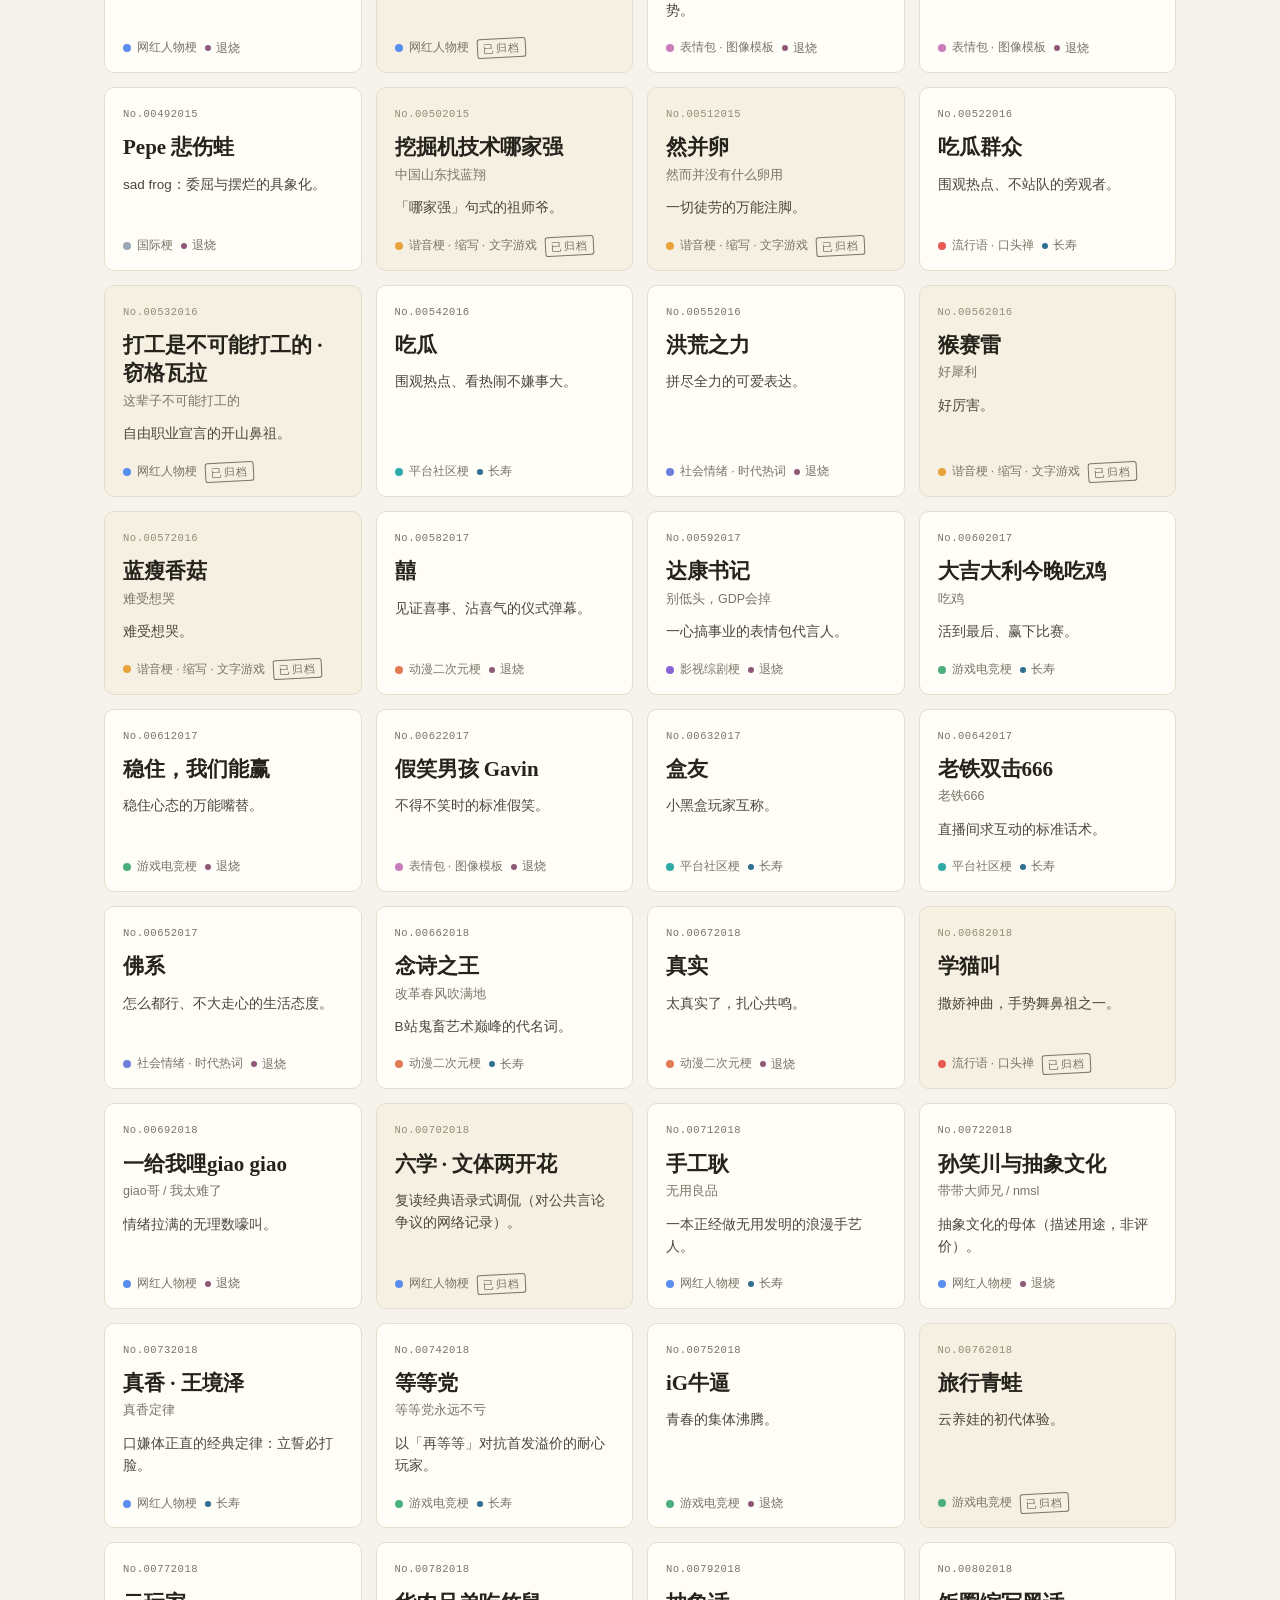
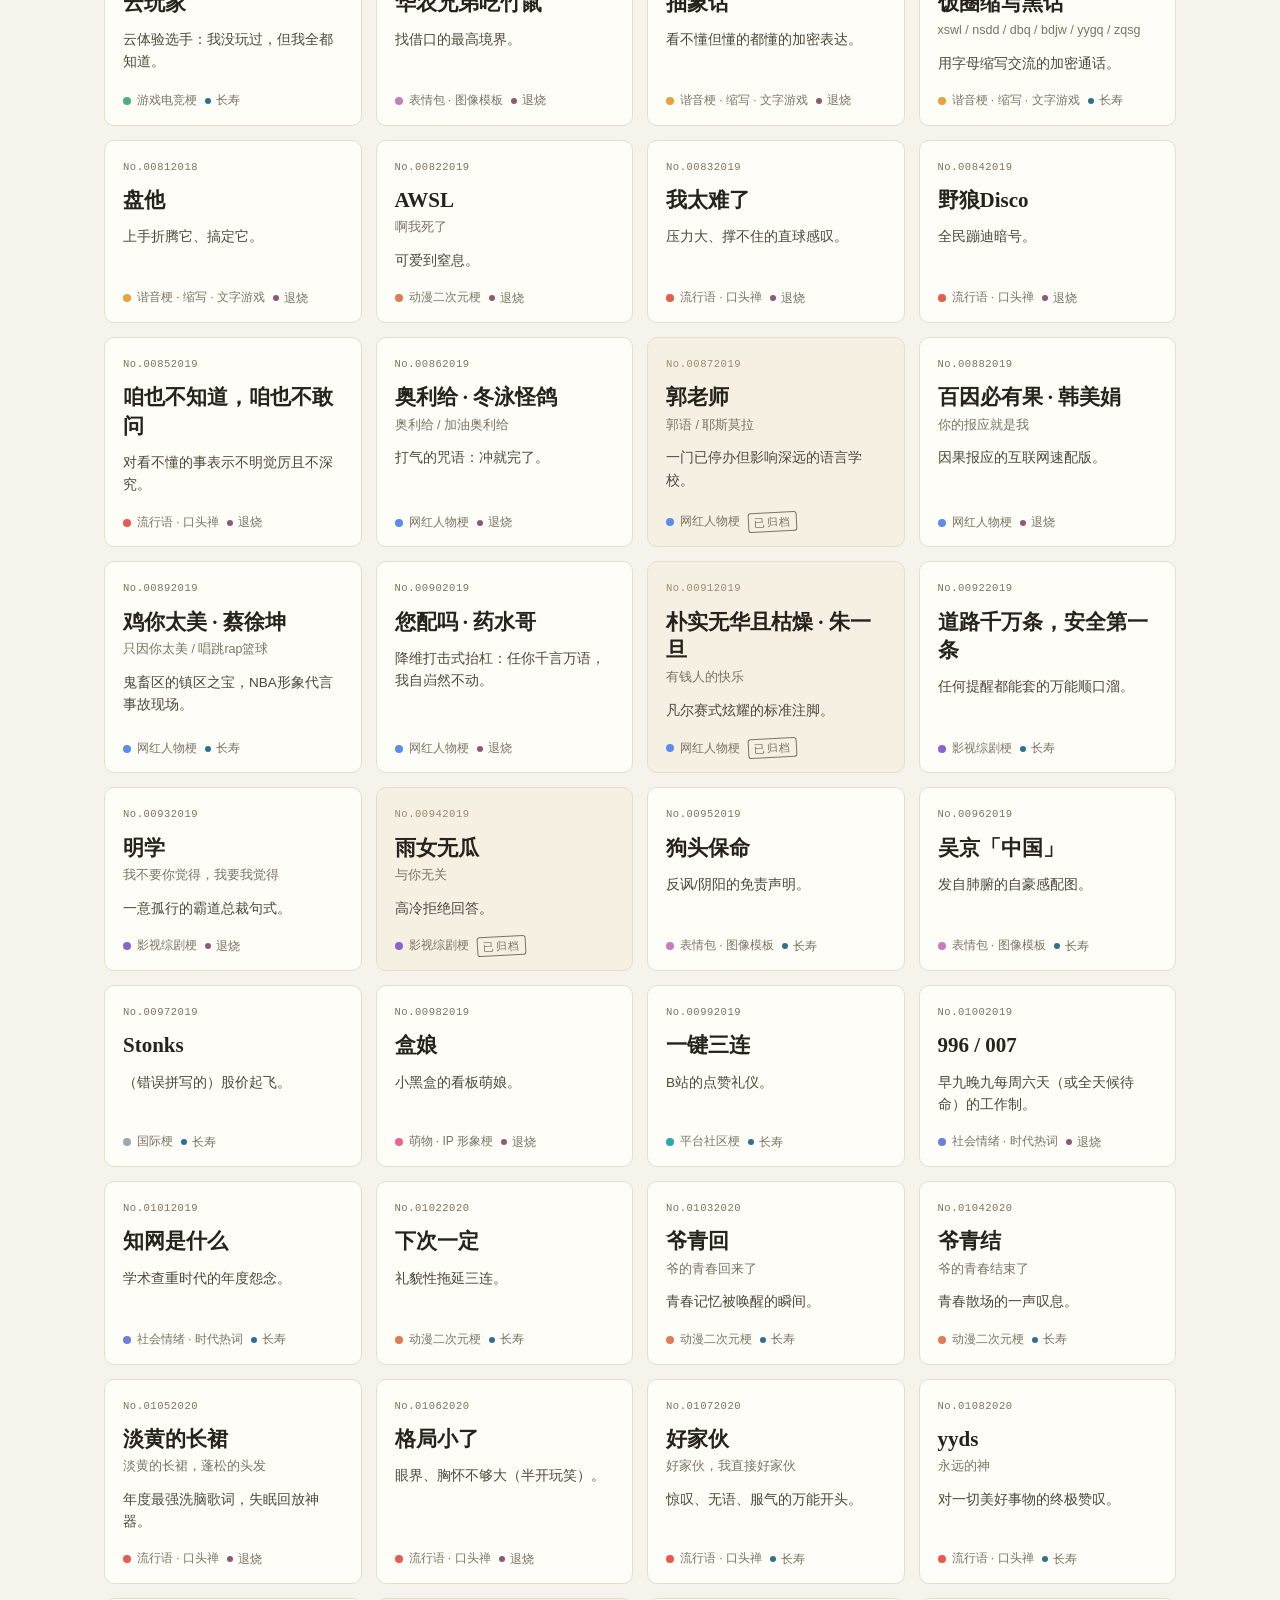
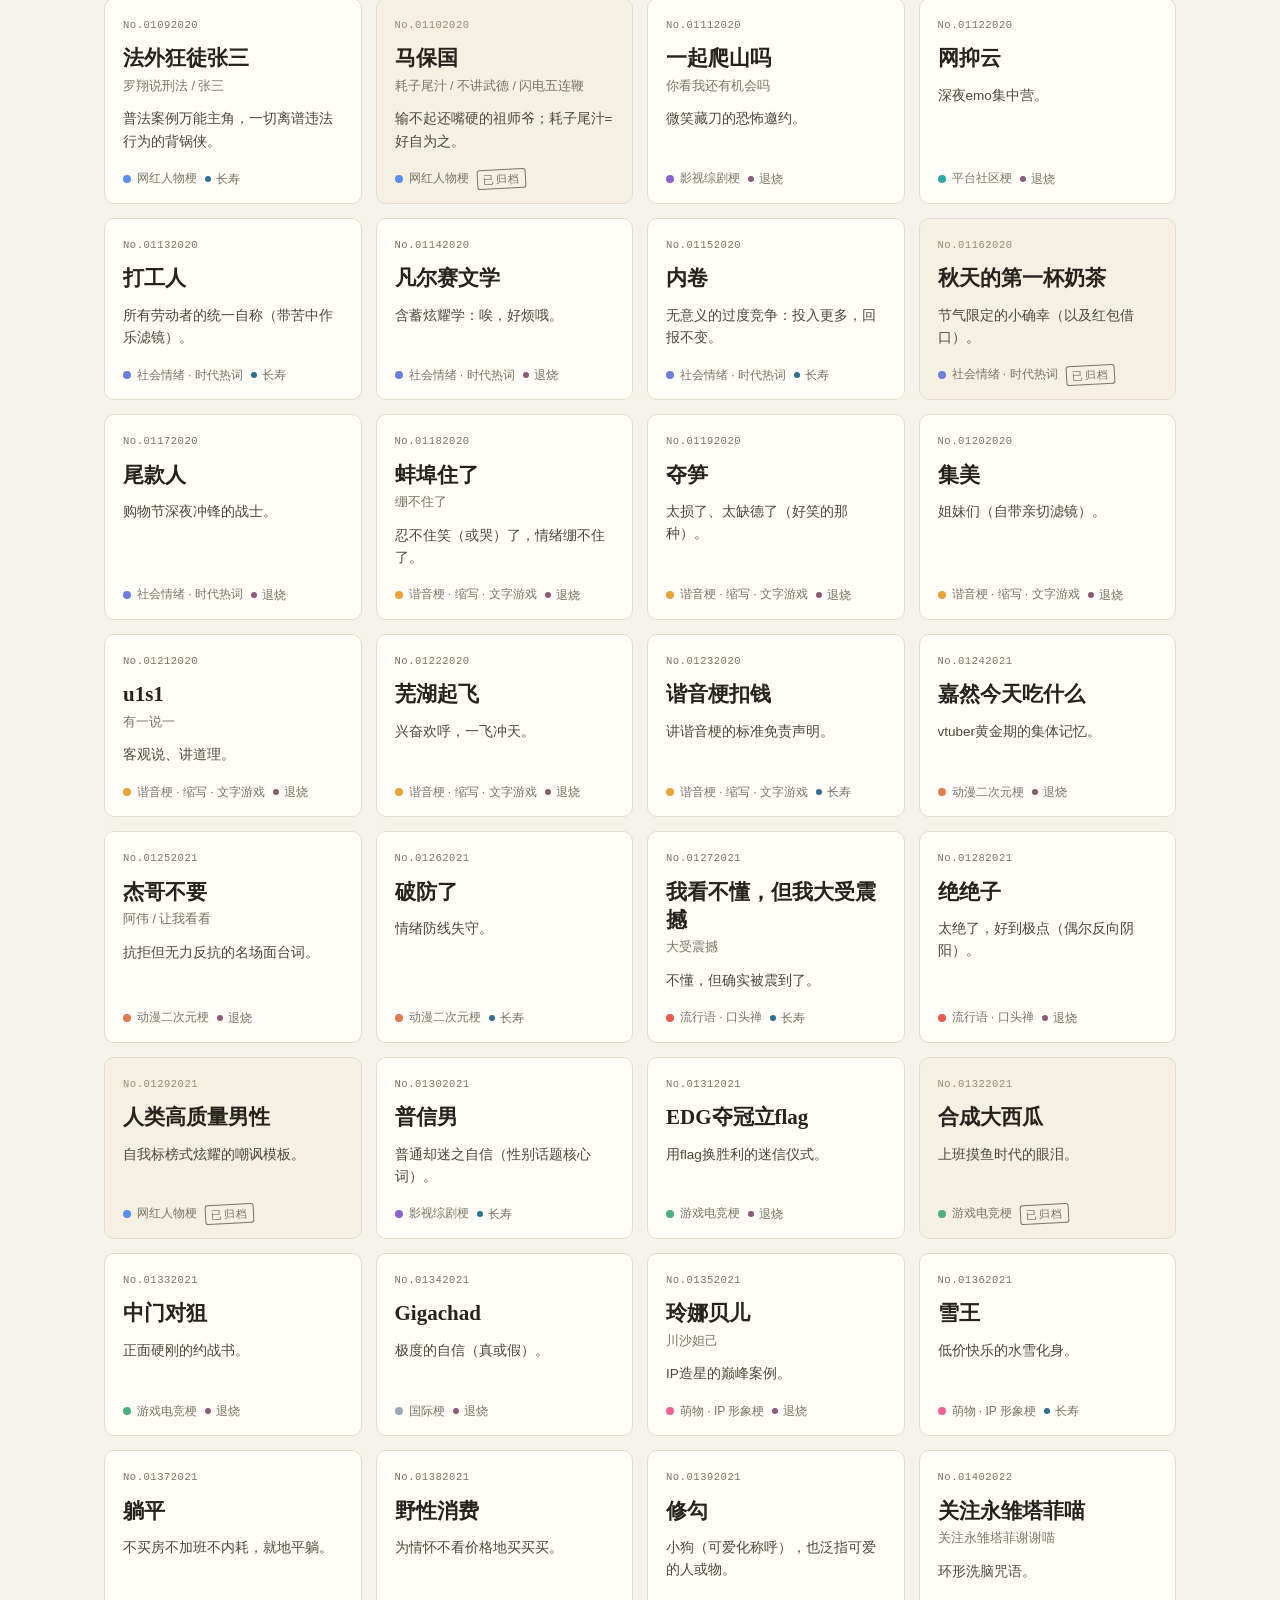
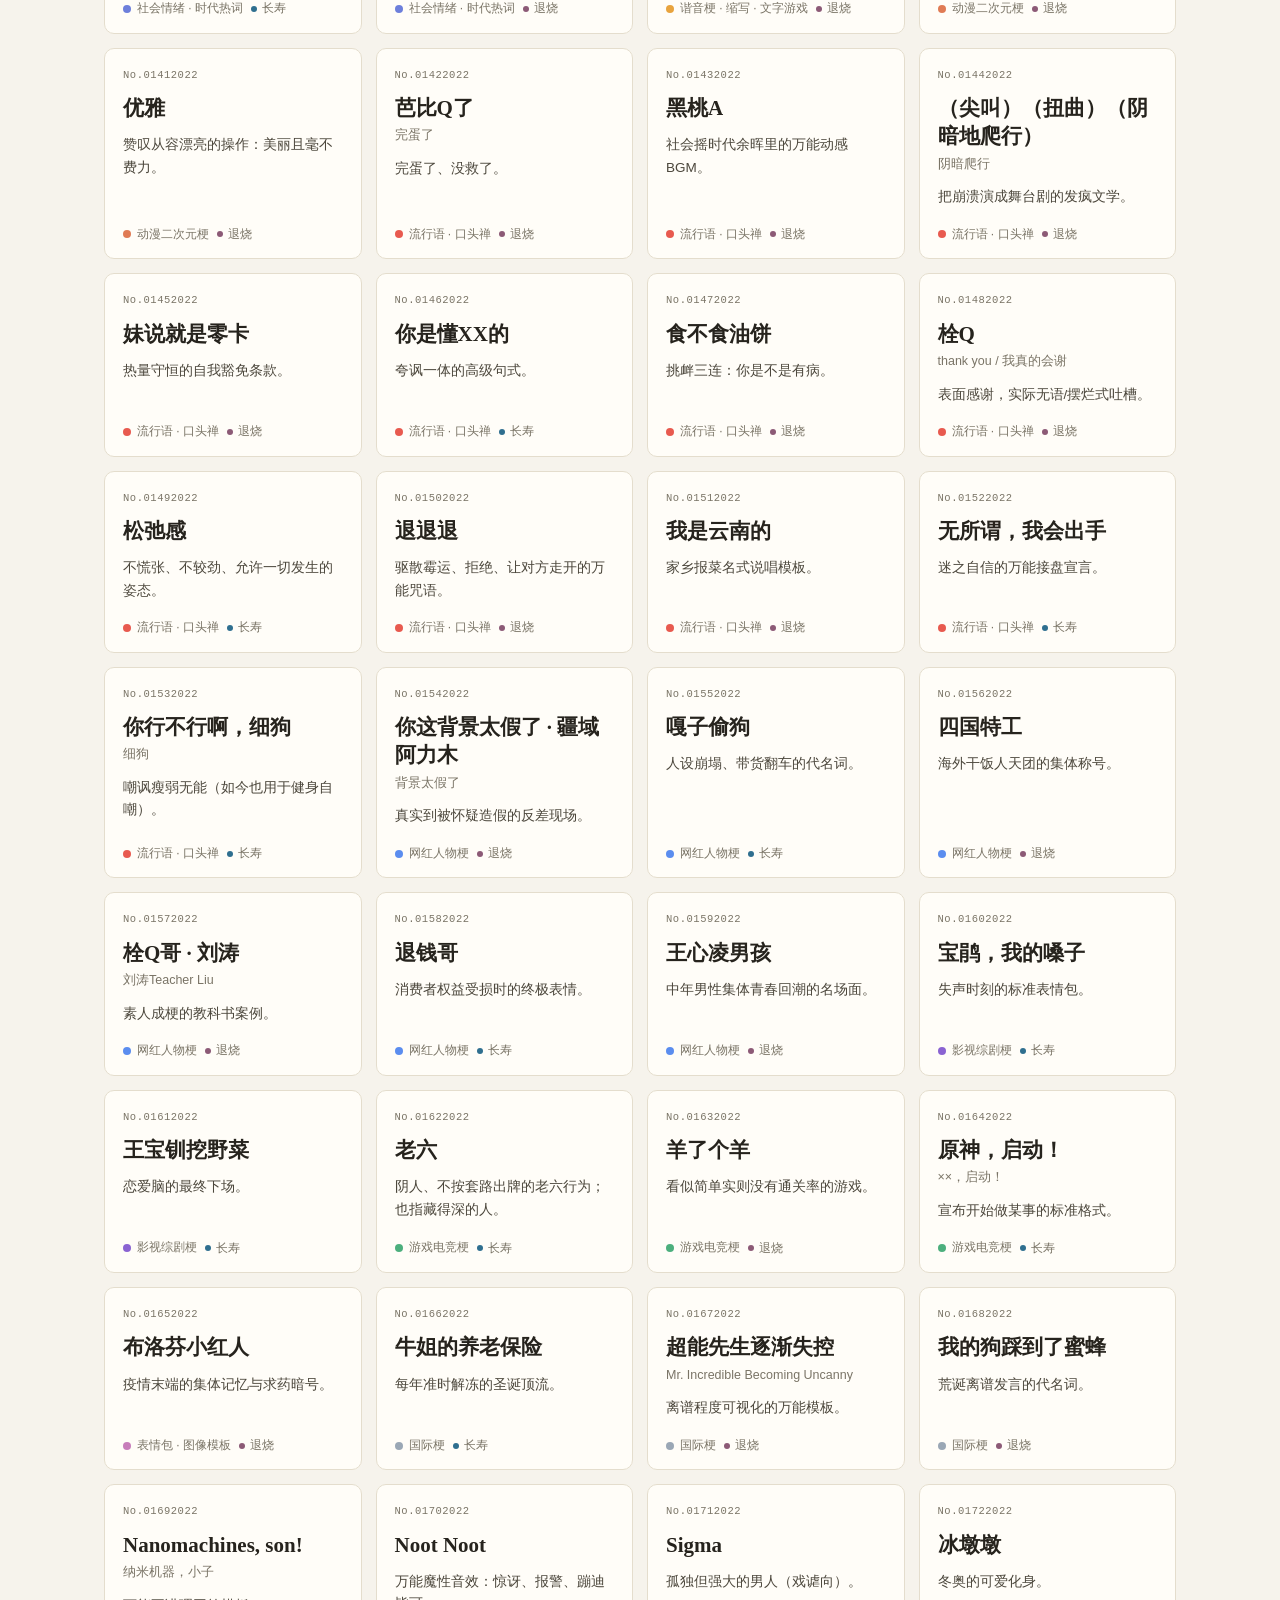
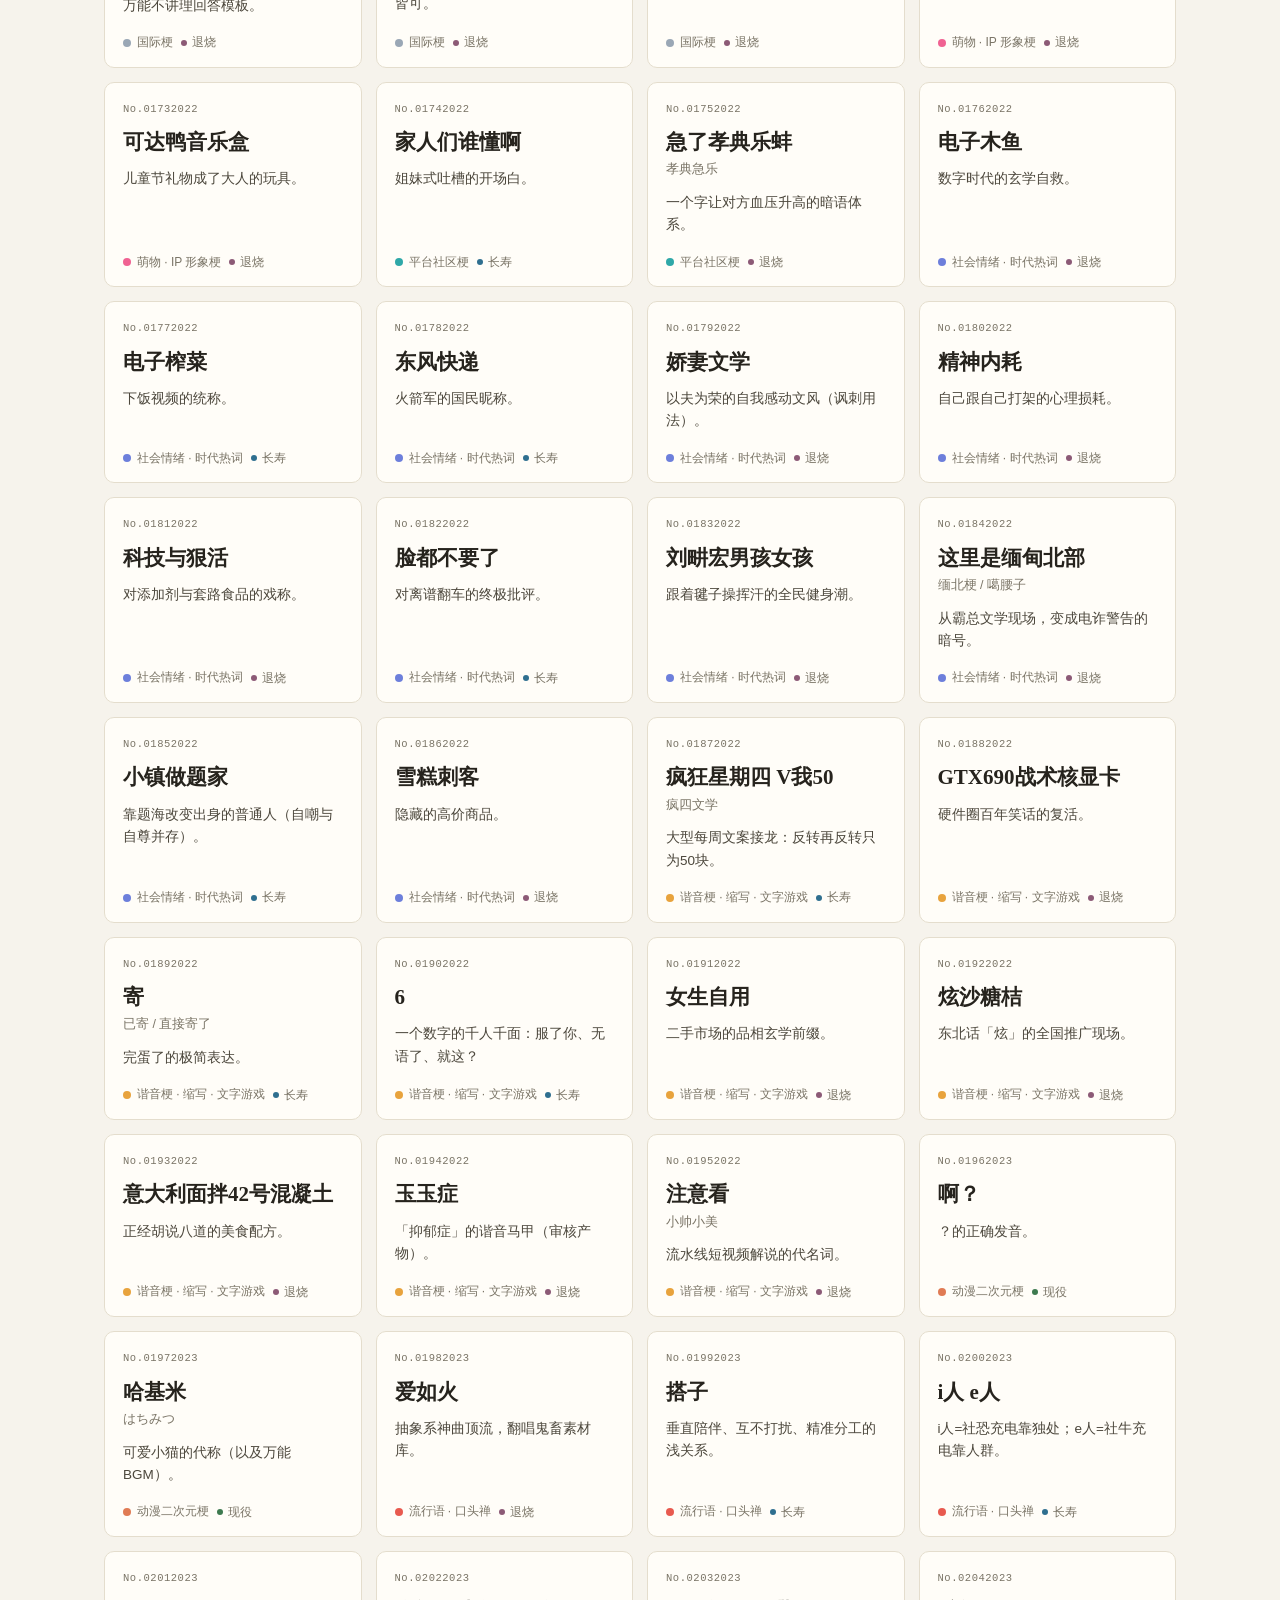
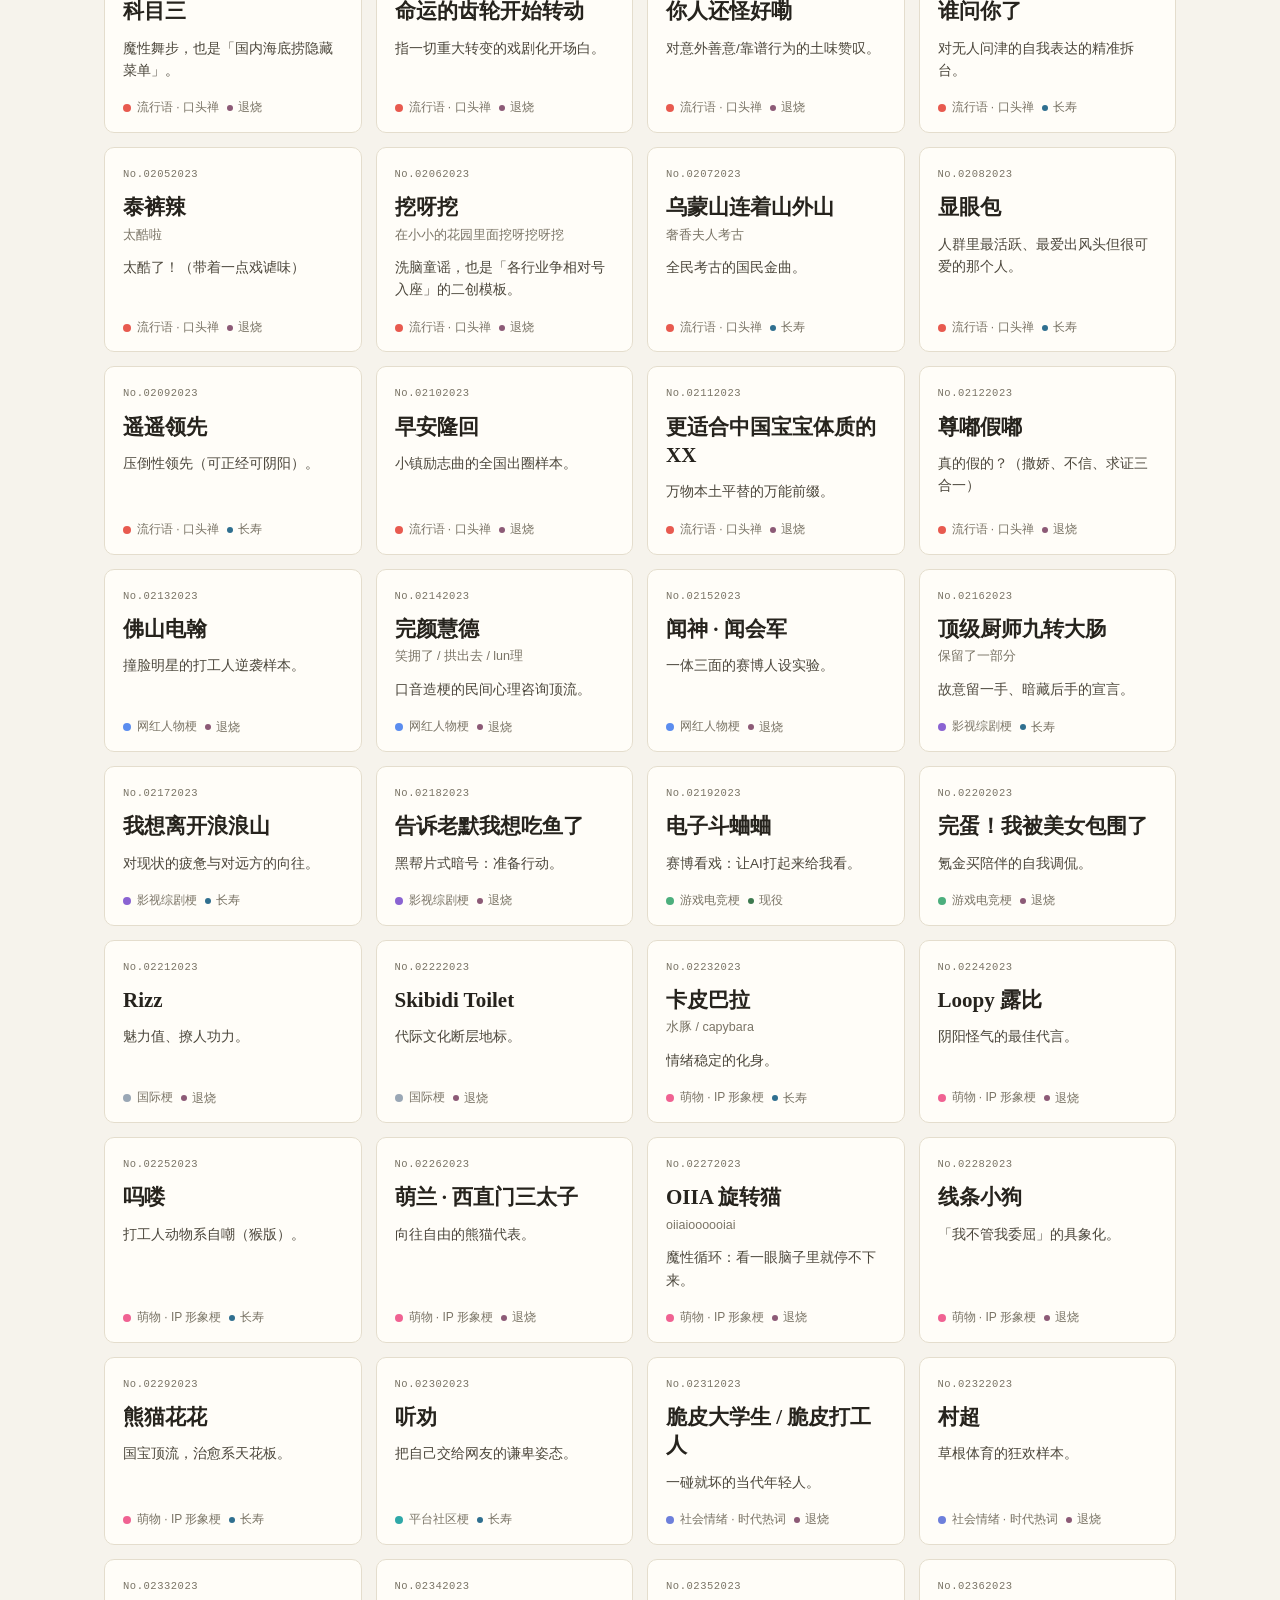
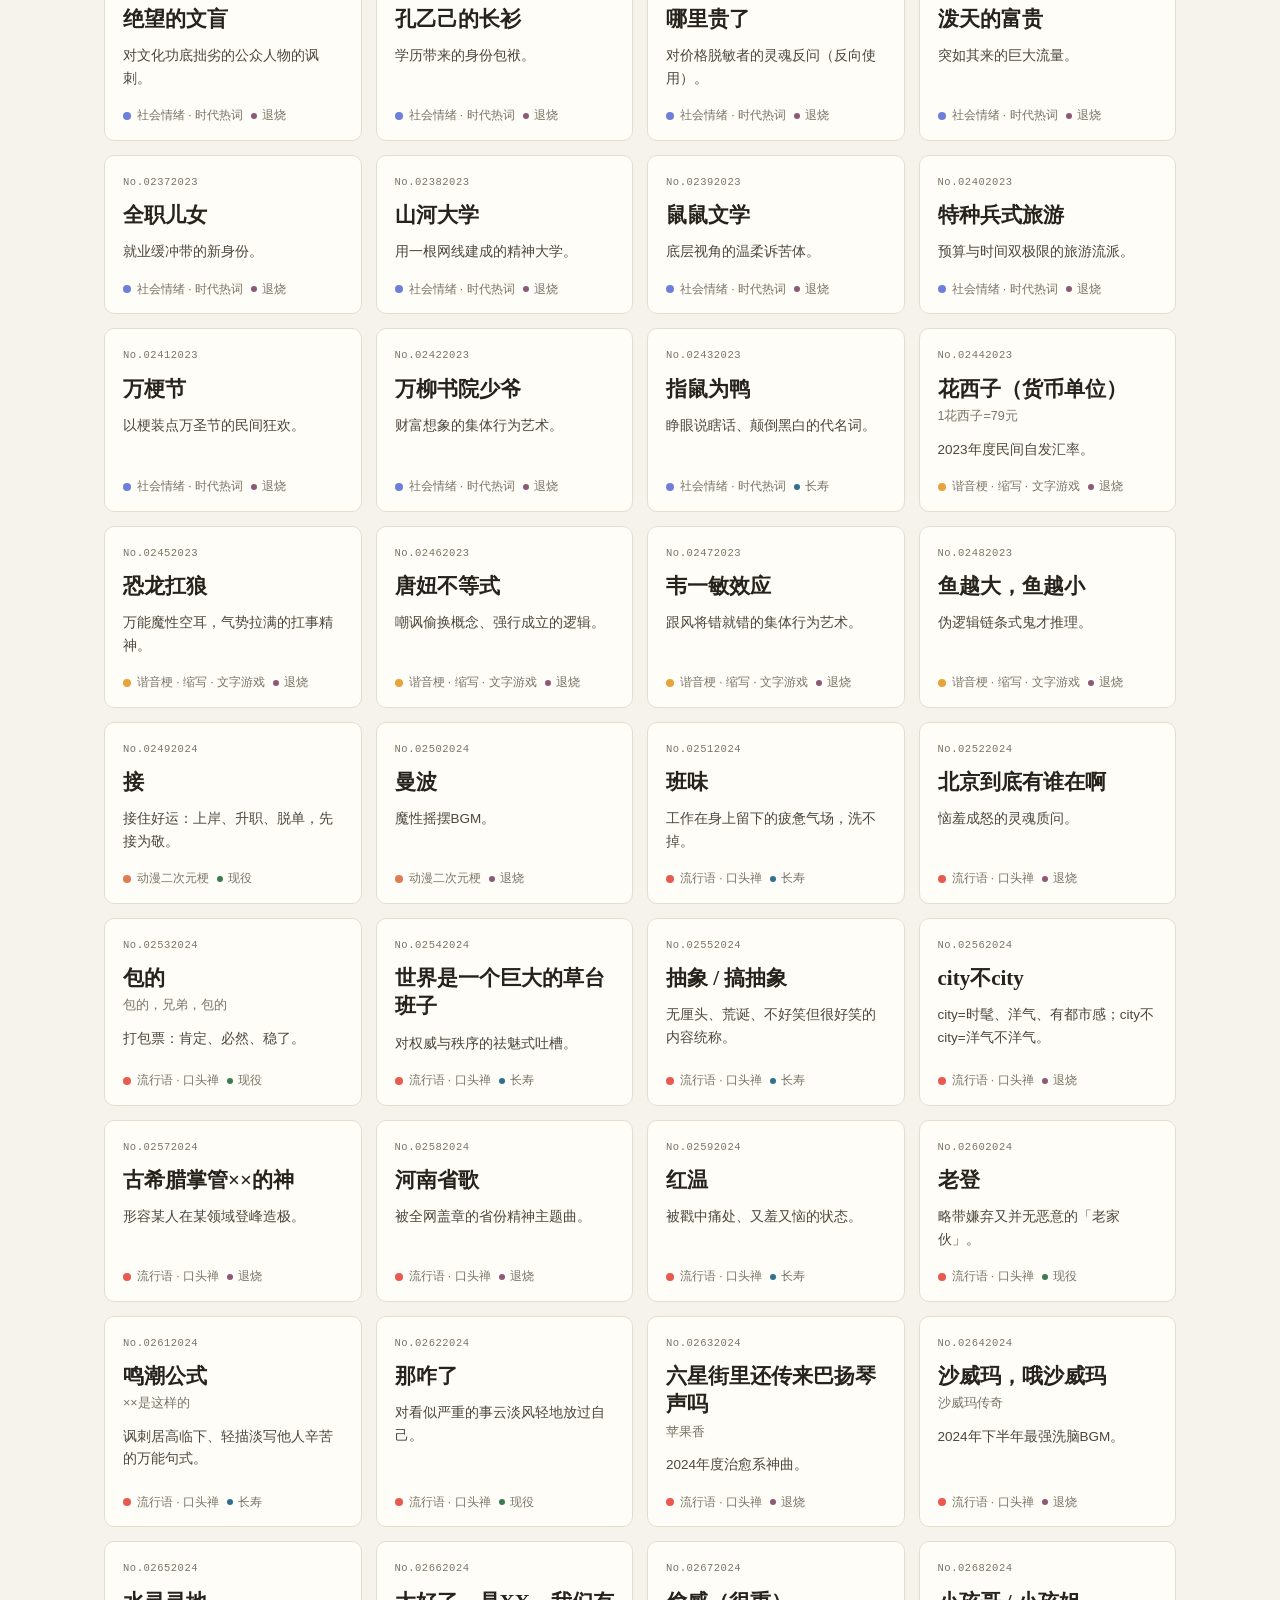
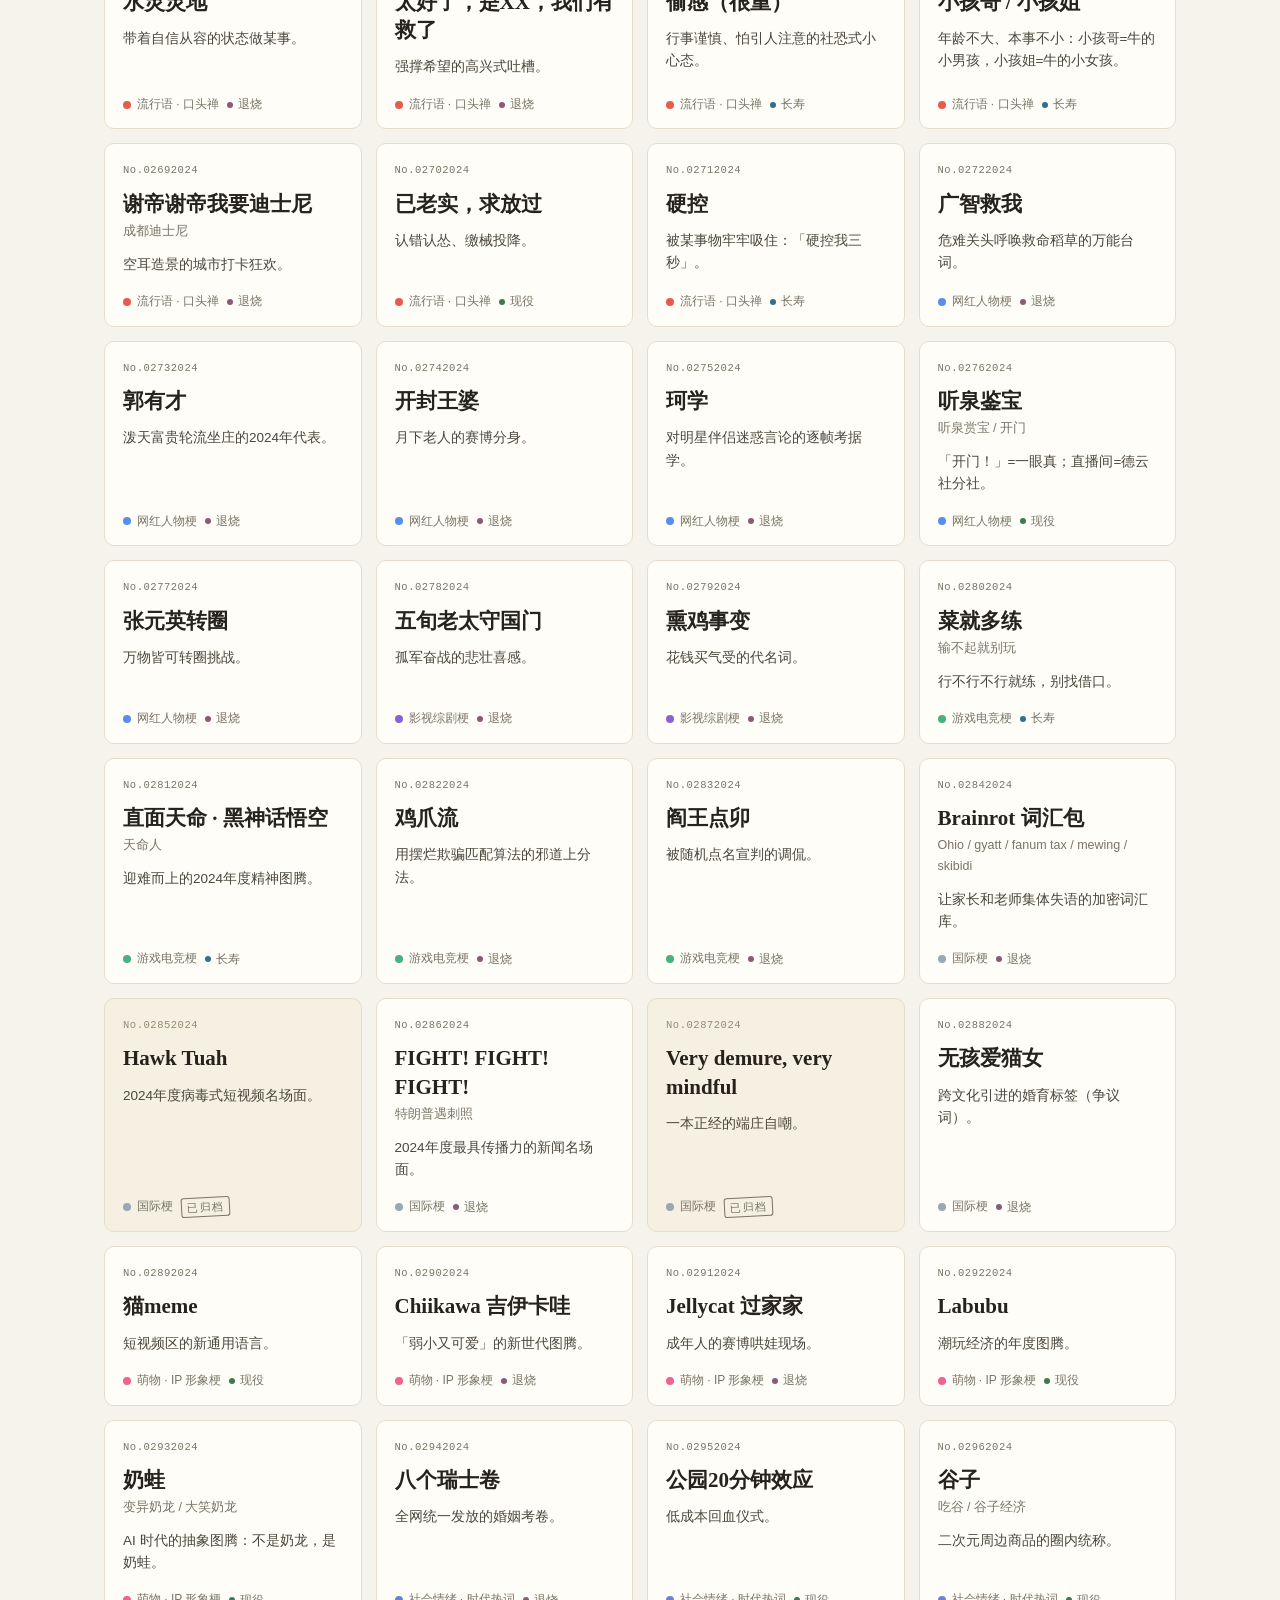
==== commit e06f16df: "新增：野生狗奶、春秋肠、奶蛙、豆包（用户点名的四大出圈梗，全部联网考据）" ====
--- a/index.html
+++ b/index.html
@@ -6,7 +6,7 @@
   <title>梗档案馆 · Meme Archive</title>
   <meta name="description" content="中文互联网梗的档案馆：在新梗淹没旧梗之前，把它们登记在册。224 件藏品 · 11 个展厅 · 1986–2026。">
   <link rel="icon" href="data:image/svg+xml;charset=utf-8,%3Csvg xmlns='http://www.w3.org/2000/svg' viewBox='0 0 64 64'%3E%3Crect width='64' height='64' rx='10' fill='%23b3402e'/%3E%3Ctext x='32' y='45' font-size='34' text-anchor='middle' fill='%23fff' font-family='serif'%3E%E6%A2%97%3C/text%3E%3C/svg%3E">
-  <link rel="stylesheet" href="style.css?v=20260905b">
+  <link rel="stylesheet" href="style.css?v=20260905c">
 </head>
 <body>
 
@@ -107,7 +107,7 @@
   </div>
 
   <noscript><p style="text-align:center;padding:40px">本档案馆需要启用 JavaScript 才能浏览。</p></noscript>
-  <script src="data.js?v=20260905b"></script>
-  <script src="app.js?v=20260905b"></script>
+  <script src="data.js?v=20260905c"></script>
+  <script src="app.js?v=20260905c"></script>
 </body>
 </html>
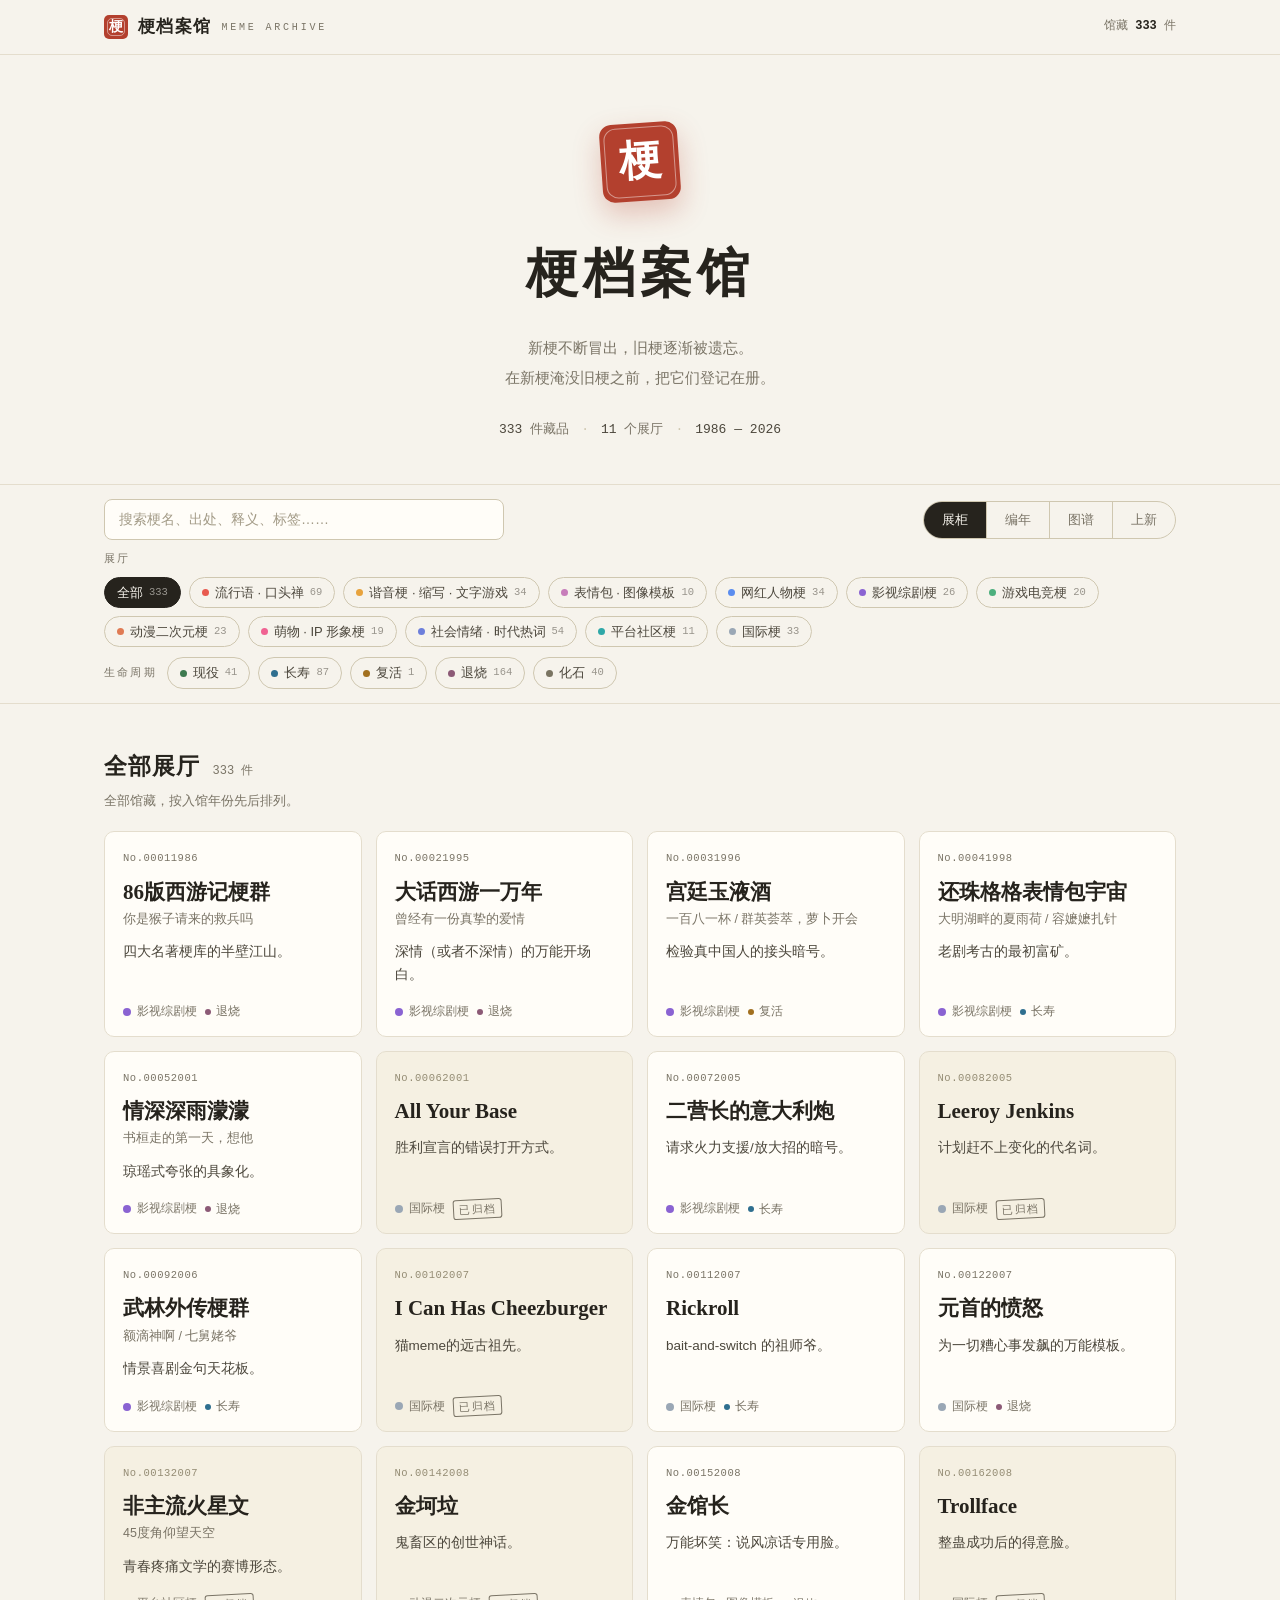
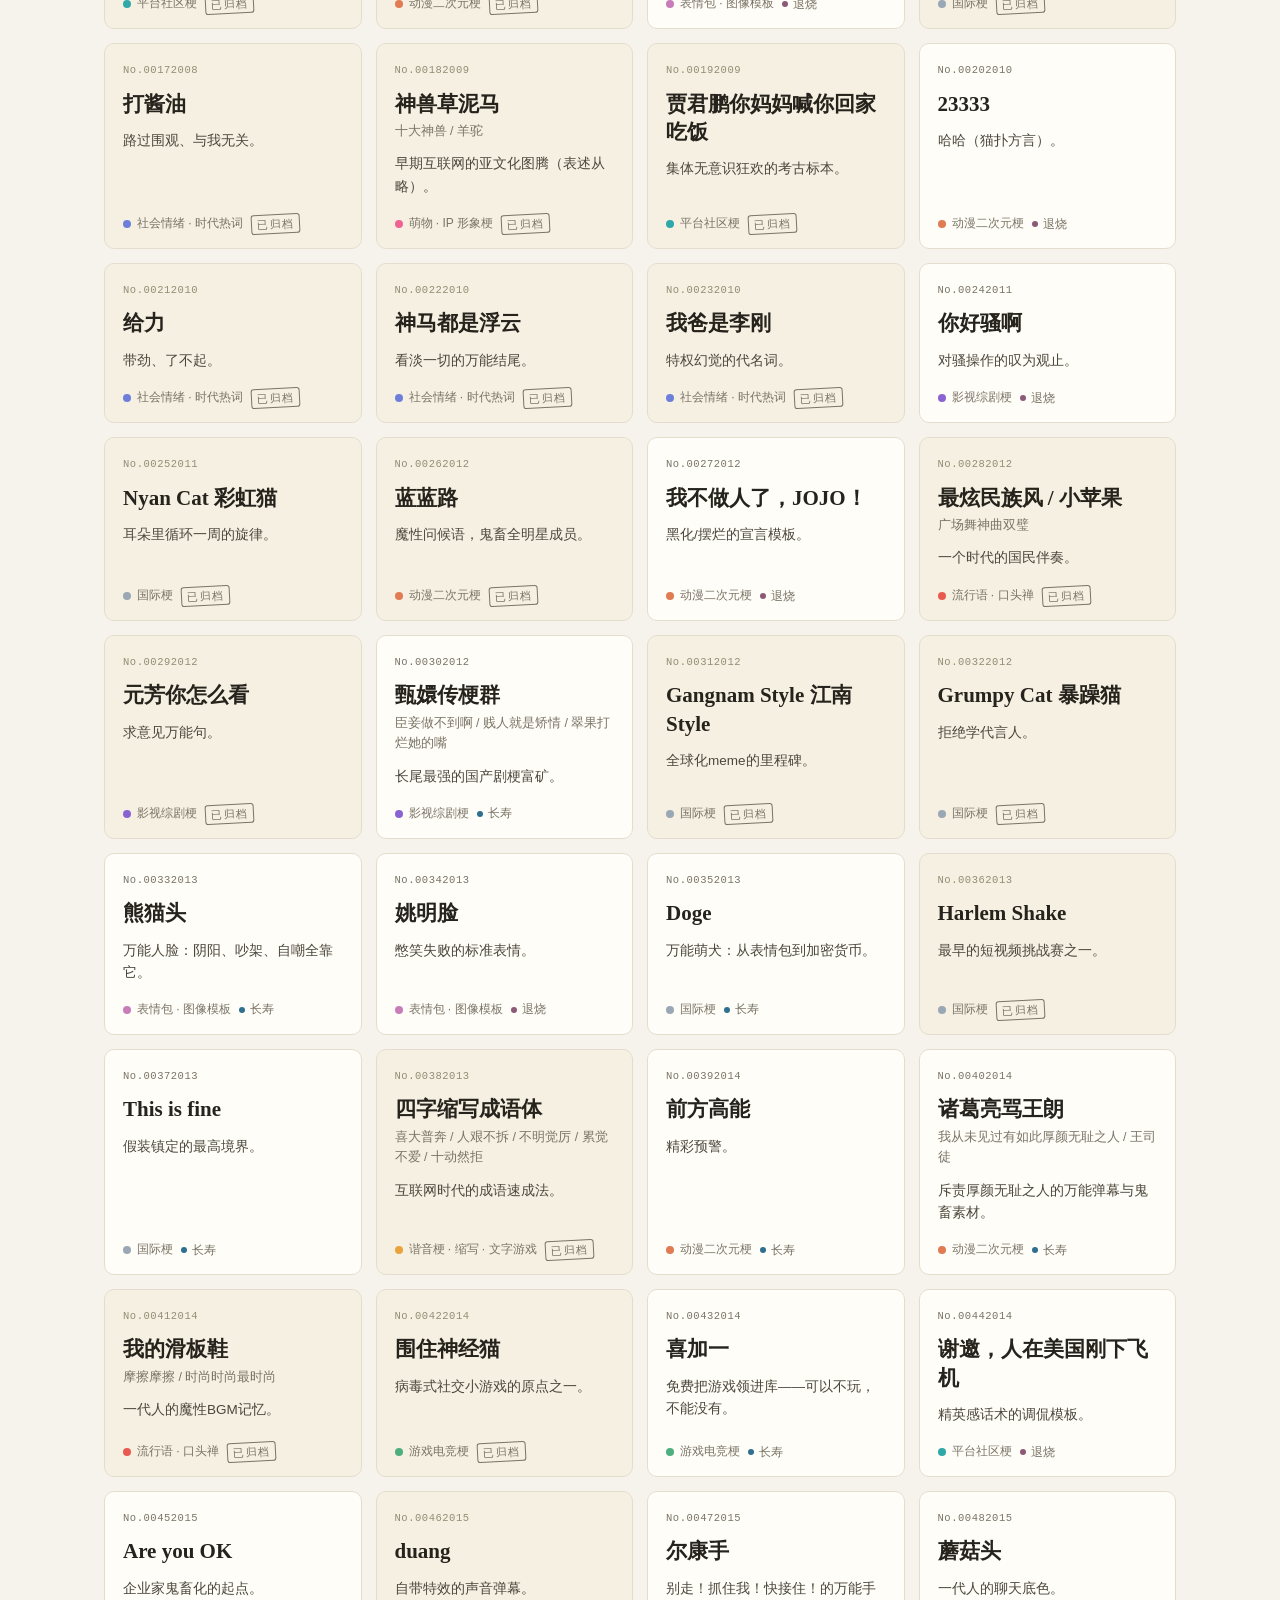
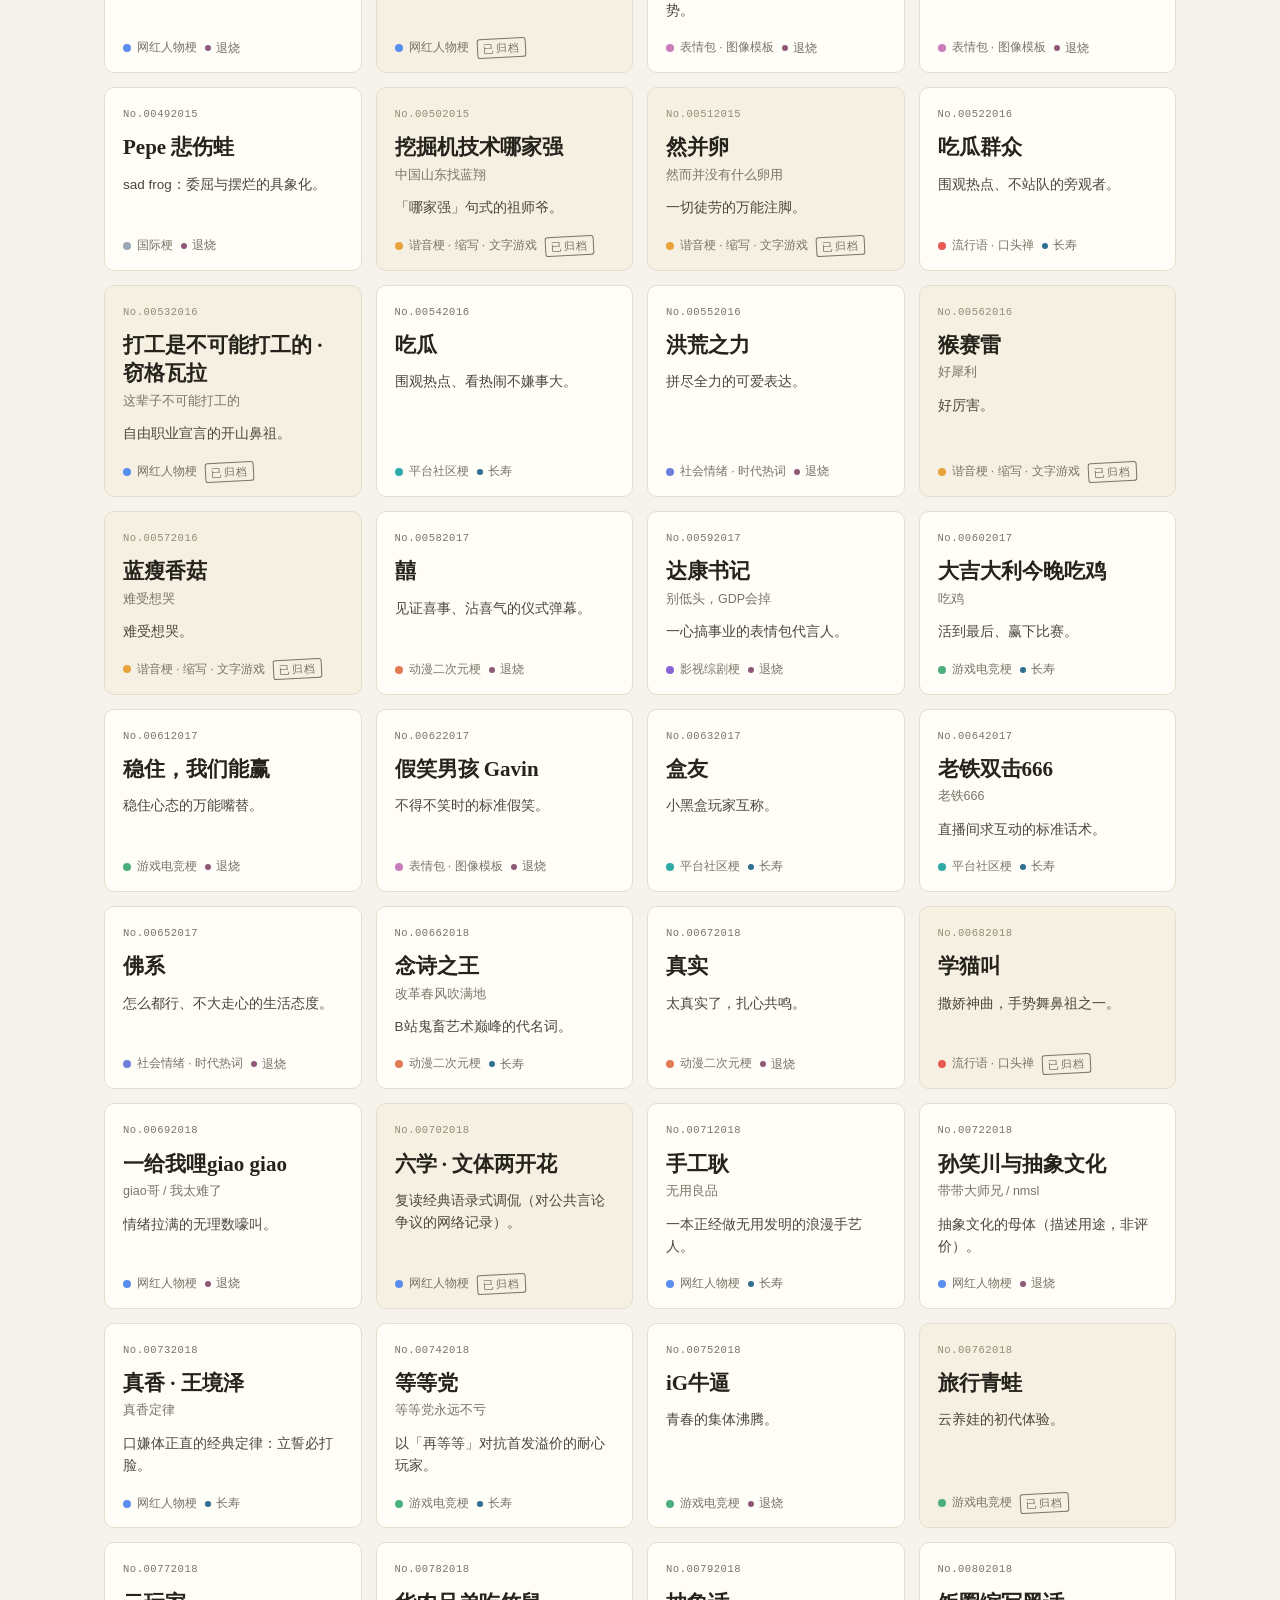
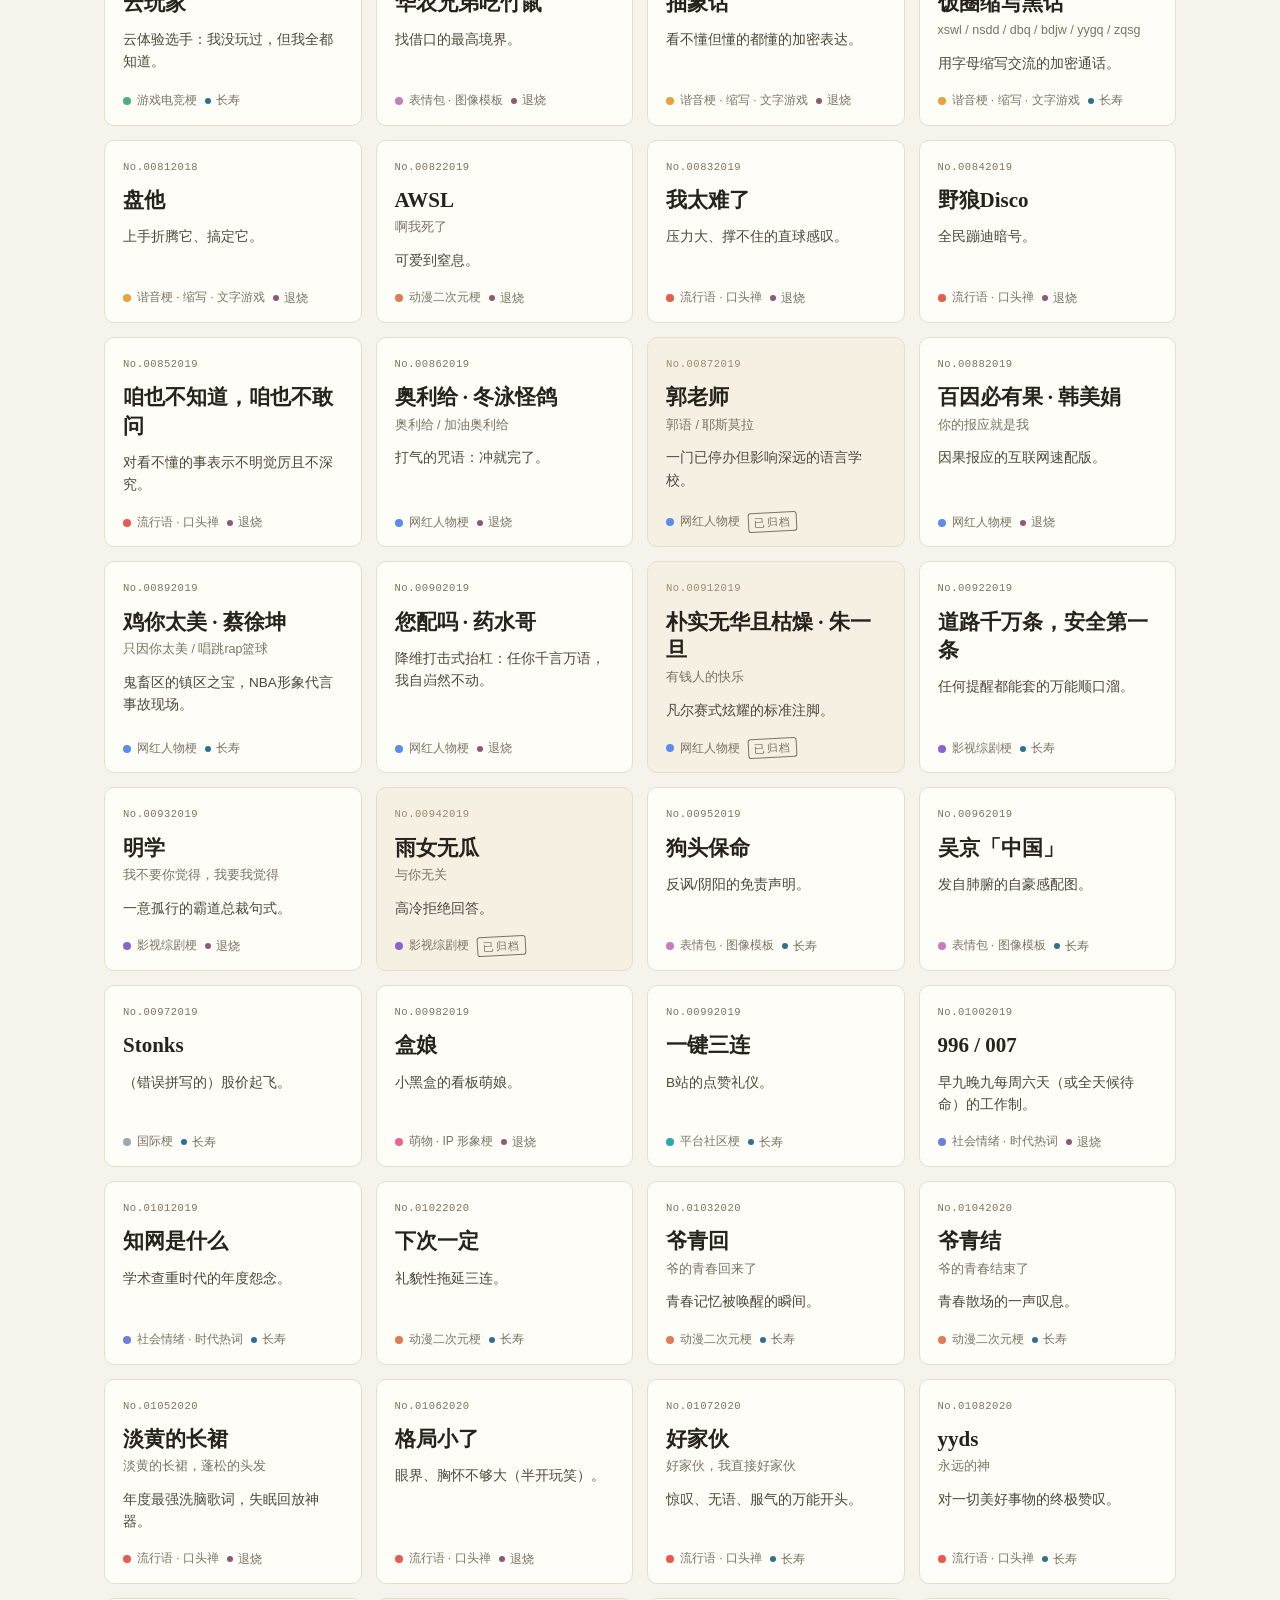
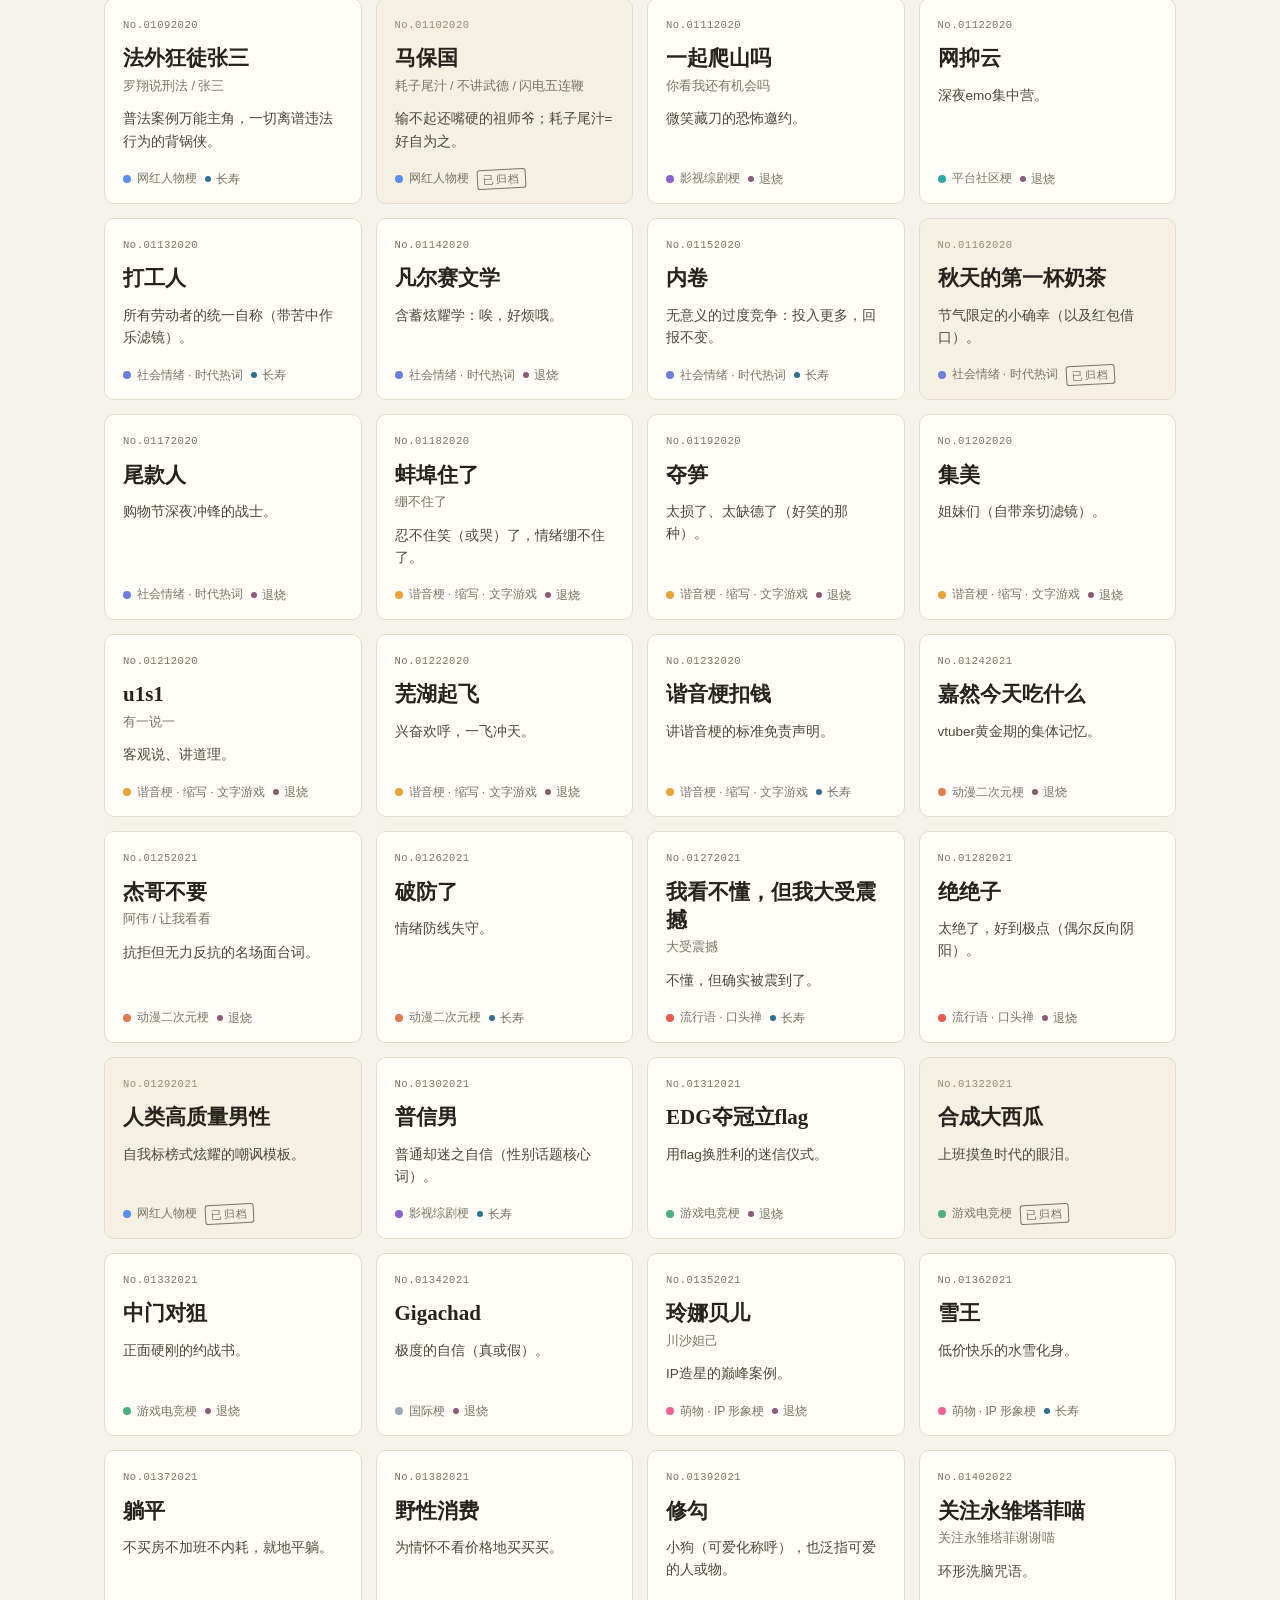
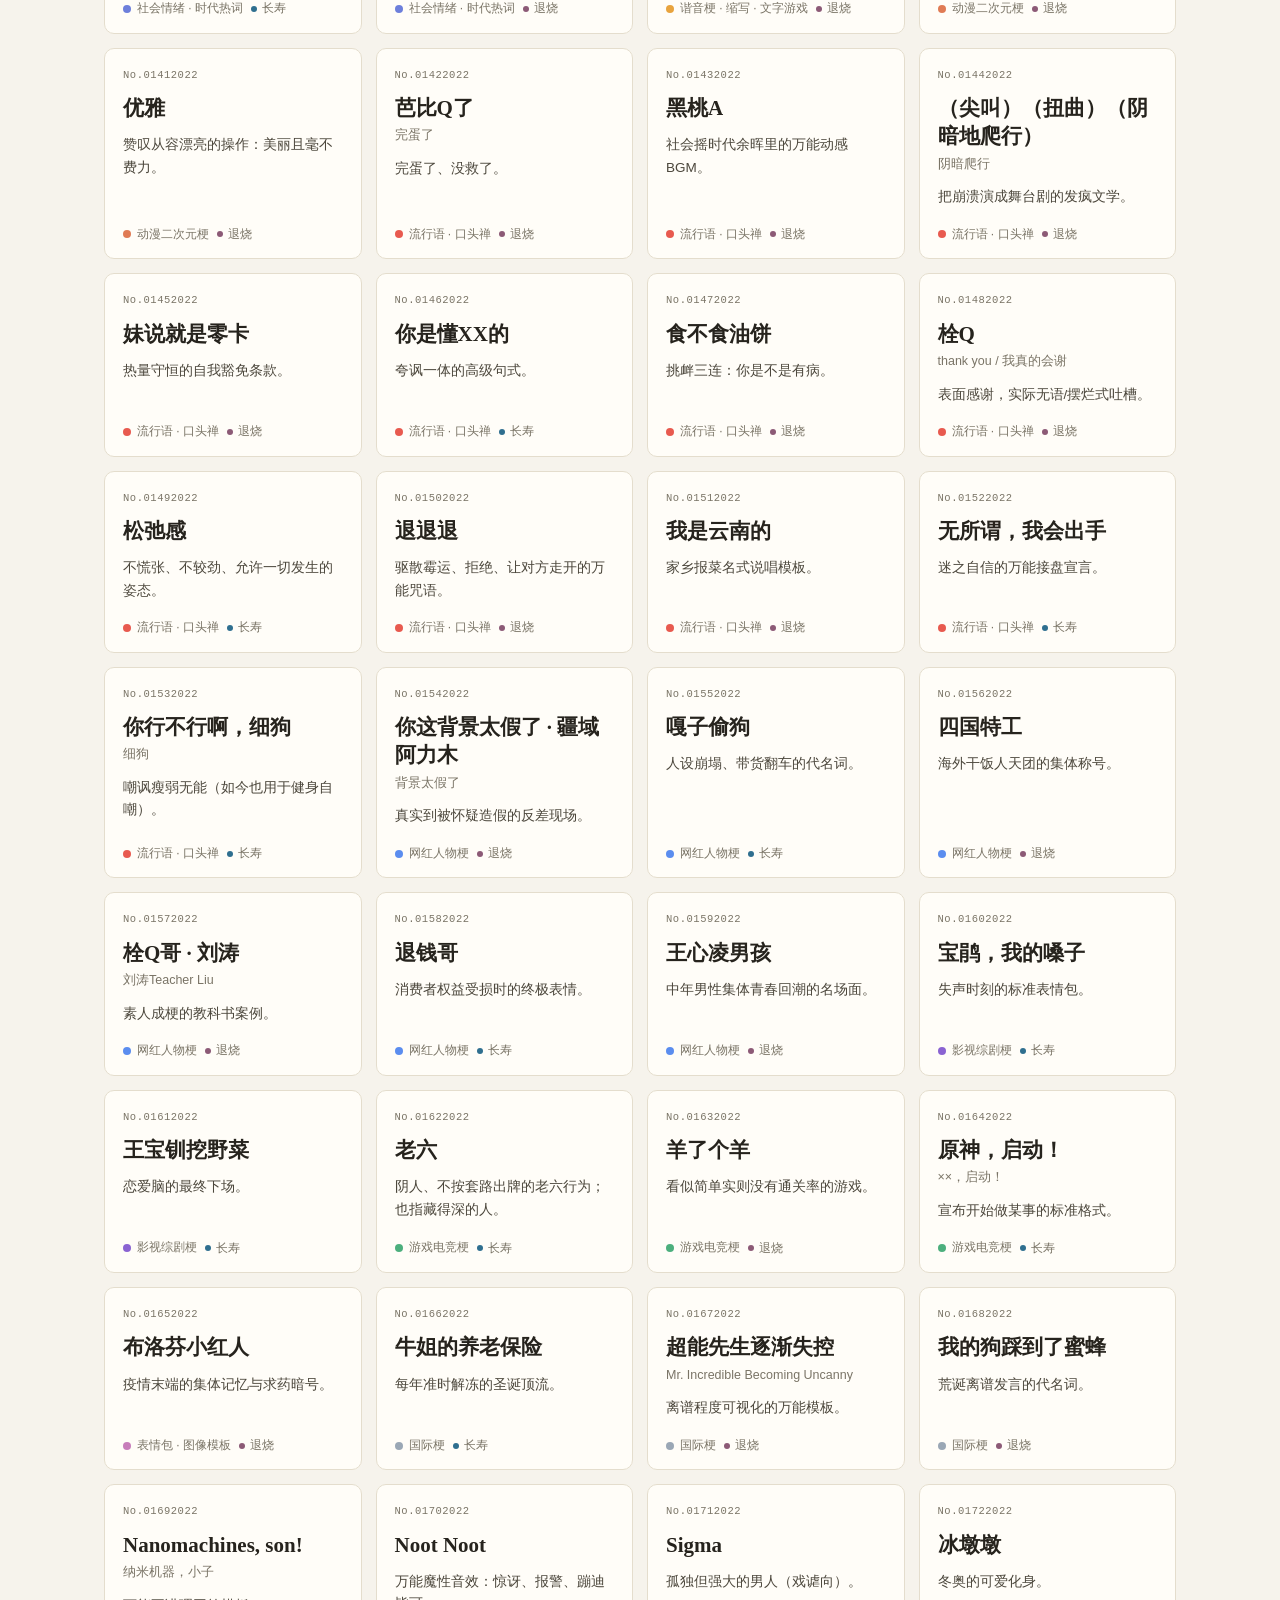
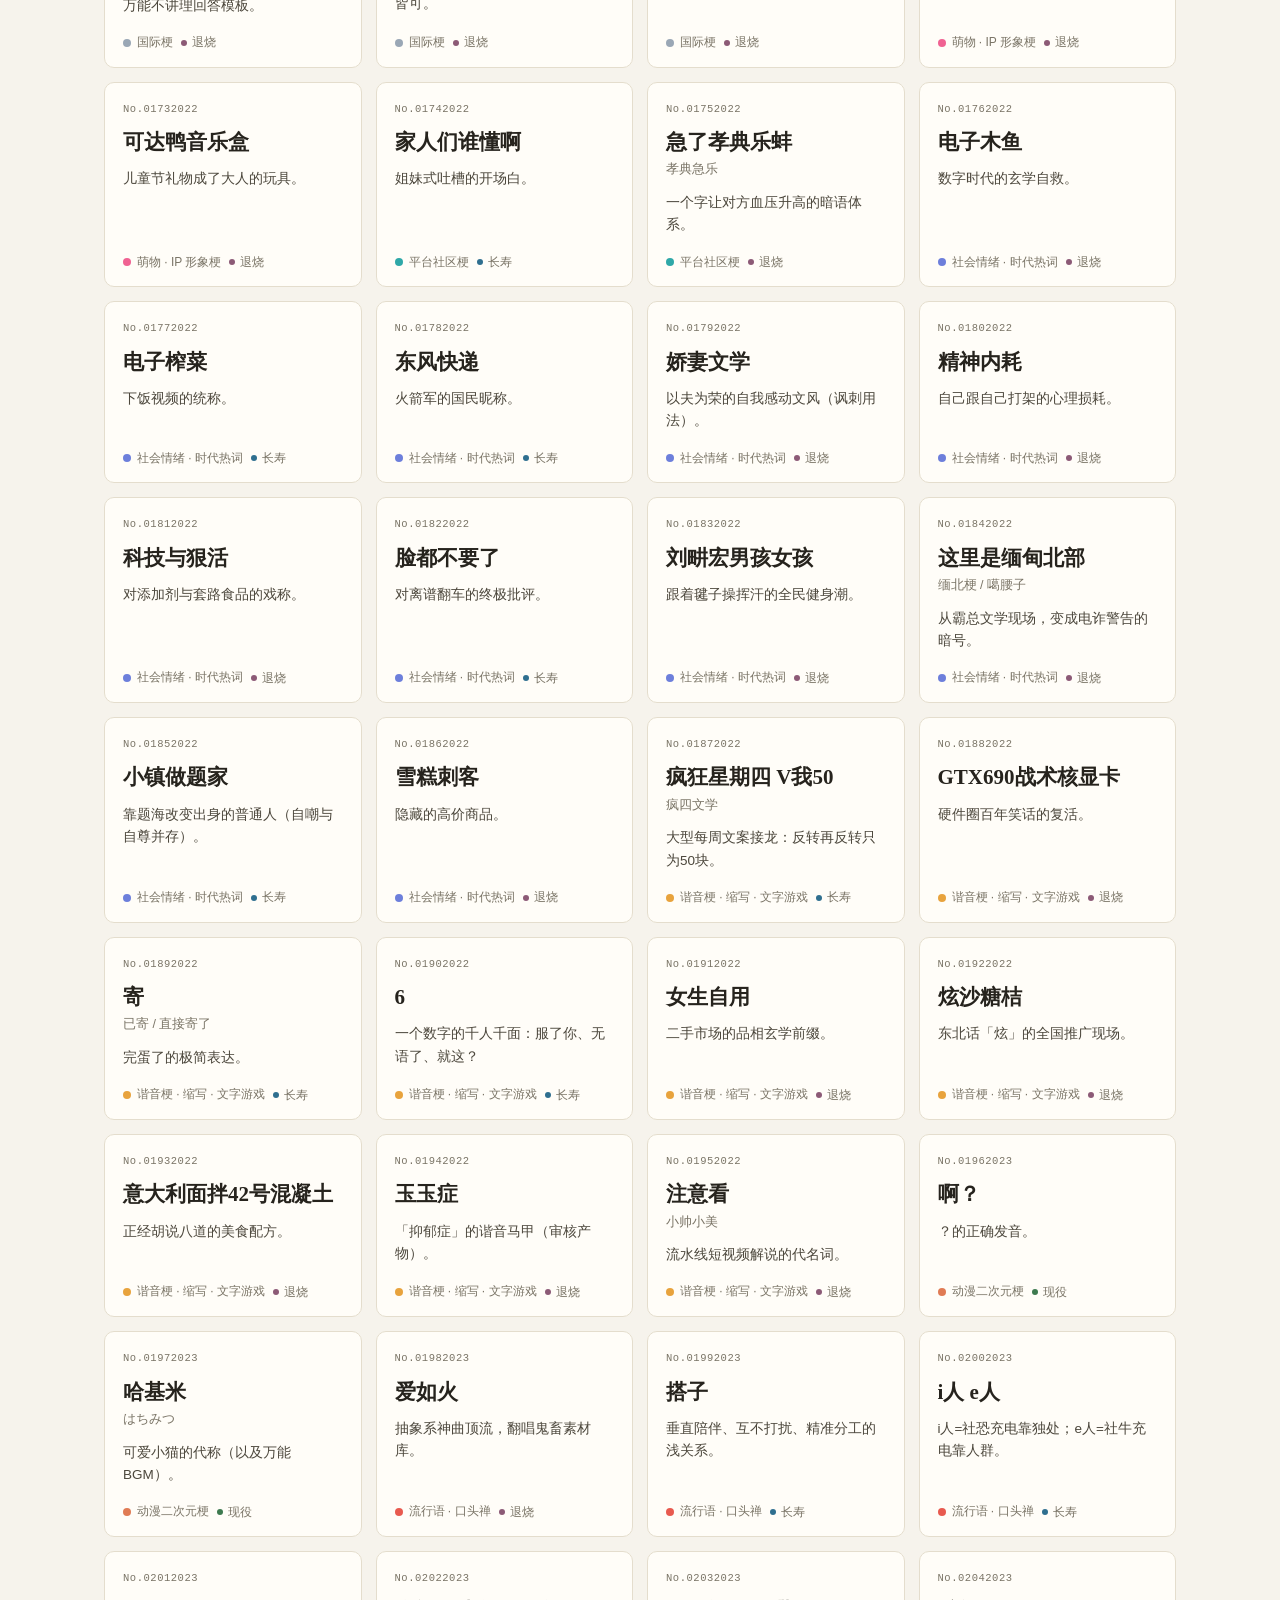
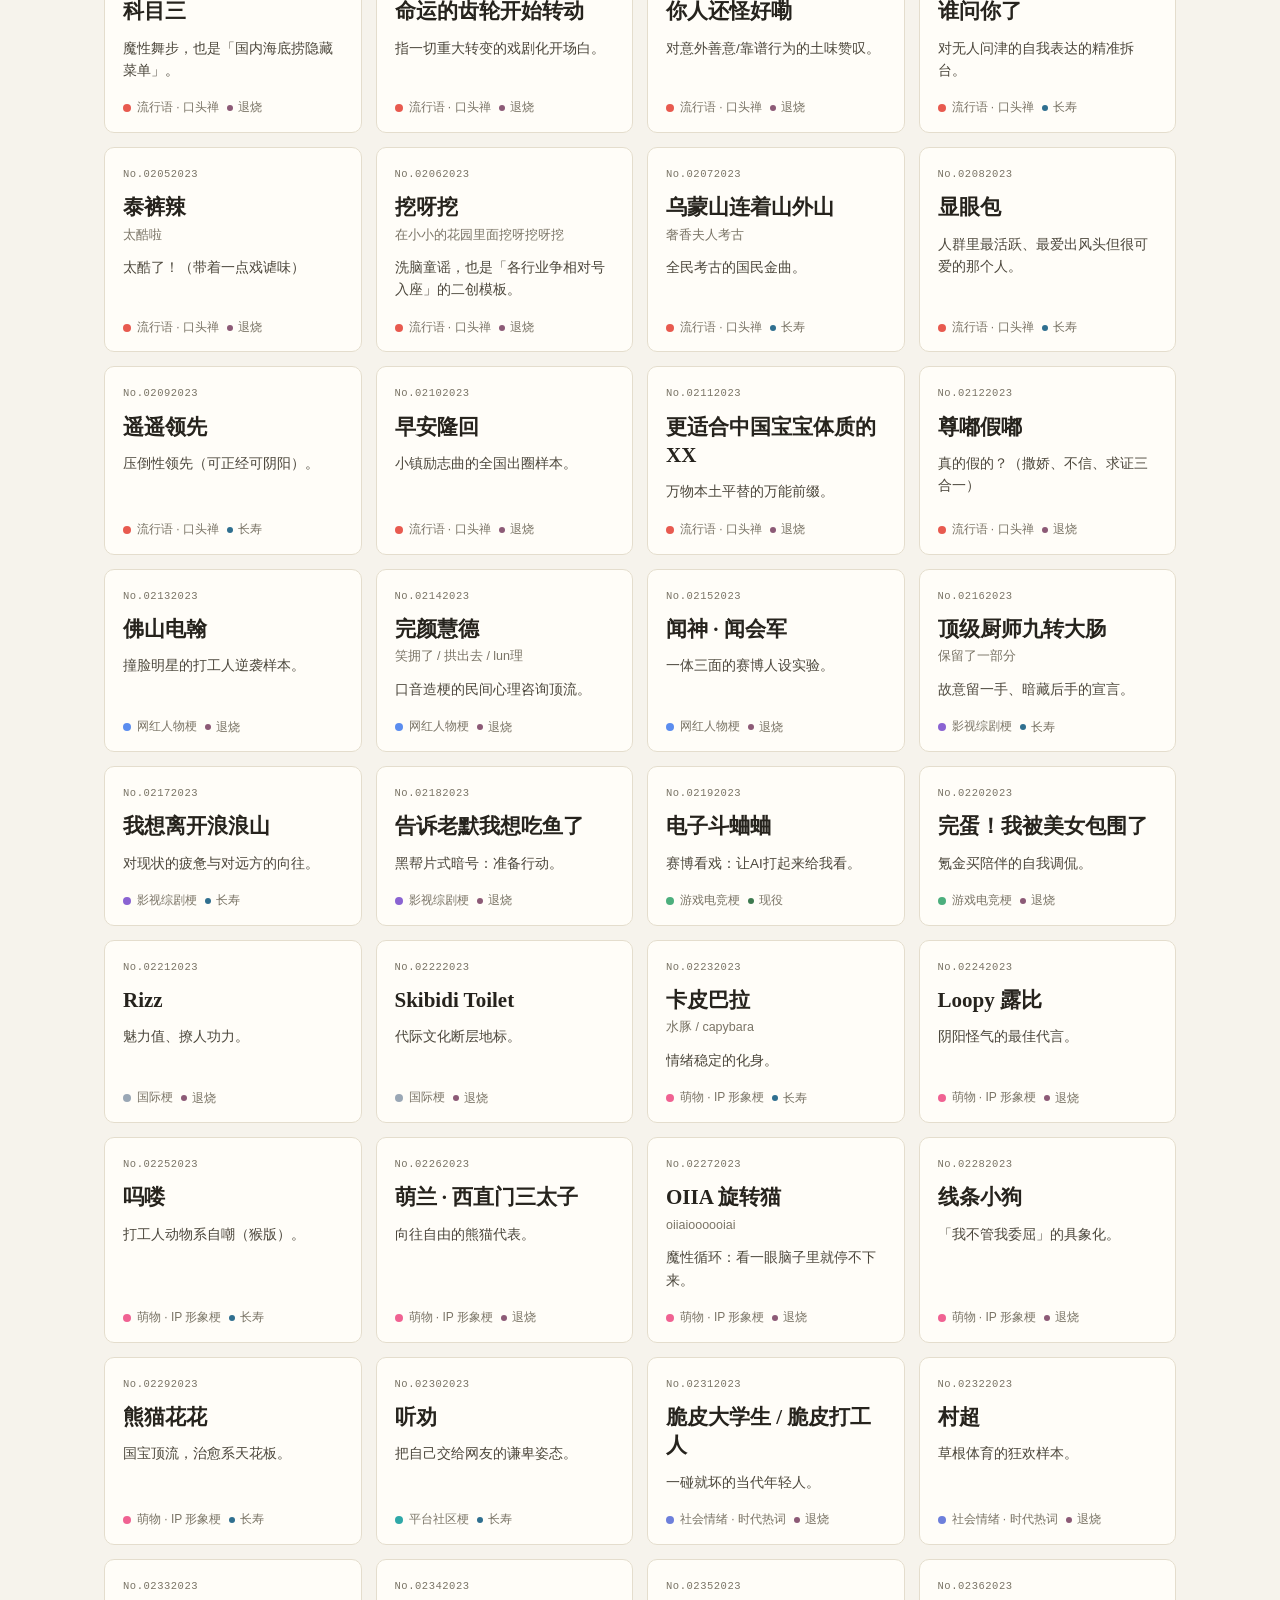
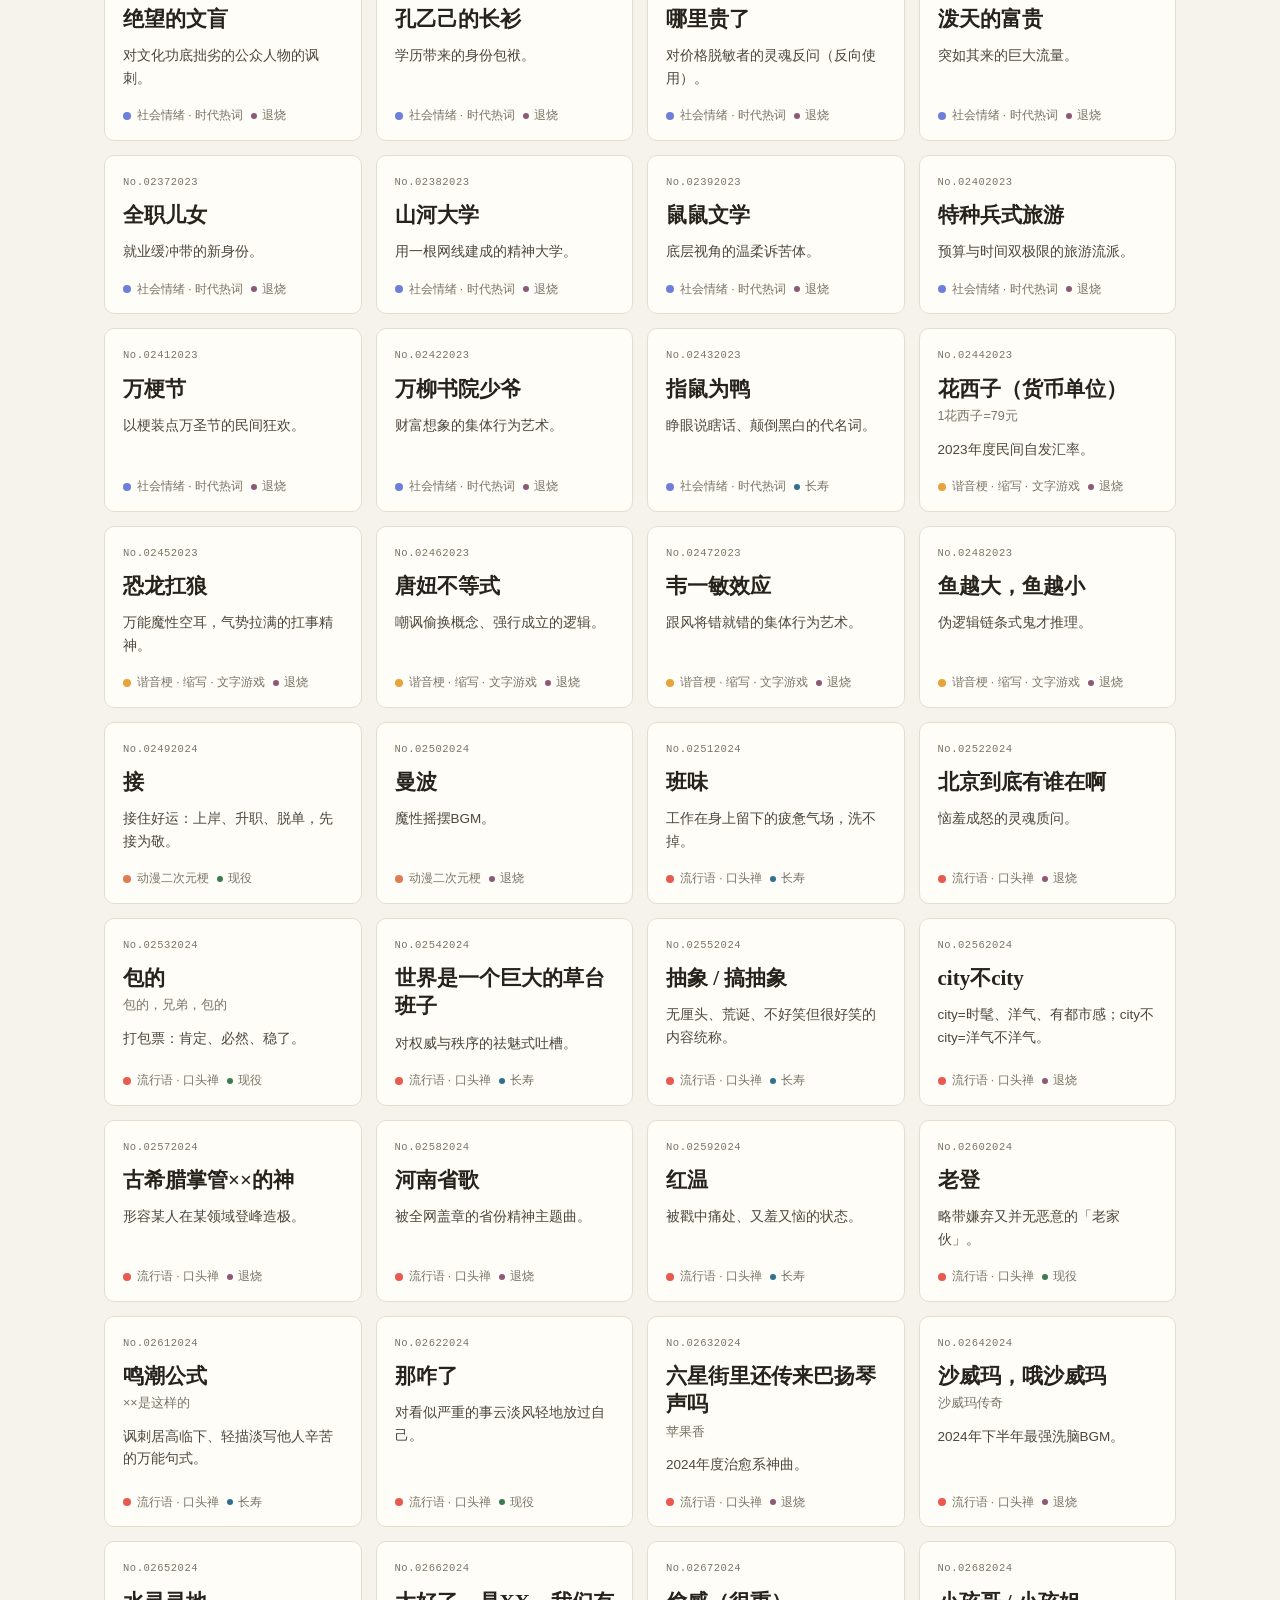
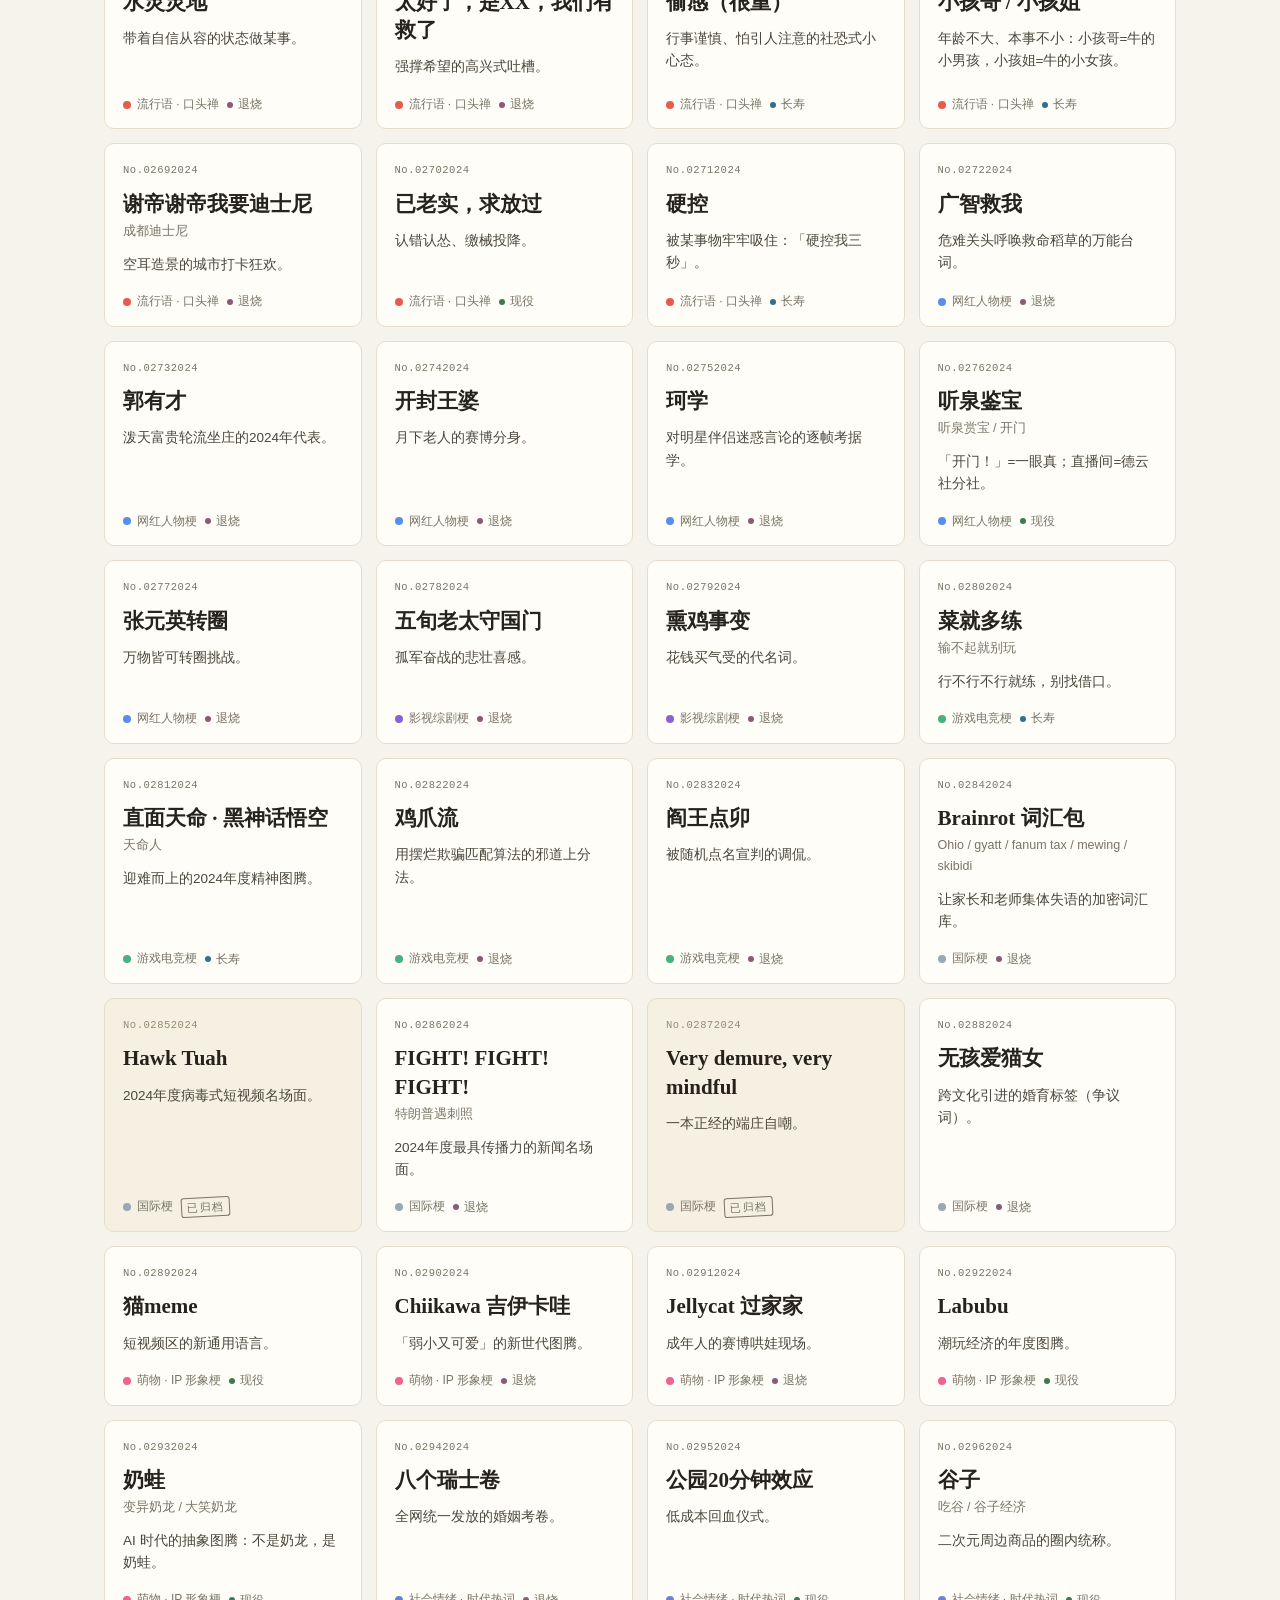
==== commit f8bc0430: "新增：美团老鼠·肥嘟嘟(黄色三幻神)、菊花饮料(三大神器)、无鸡之谈·加肠便饭(2026春晚)" ====
--- a/index.html
+++ b/index.html
@@ -6,7 +6,7 @@
   <title>梗档案馆 · Meme Archive</title>
   <meta name="description" content="中文互联网梗的档案馆：在新梗淹没旧梗之前，把它们登记在册。224 件藏品 · 11 个展厅 · 1986–2026。">
   <link rel="icon" href="data:image/svg+xml;charset=utf-8,%3Csvg xmlns='http://www.w3.org/2000/svg' viewBox='0 0 64 64'%3E%3Crect width='64' height='64' rx='10' fill='%23b3402e'/%3E%3Ctext x='32' y='45' font-size='34' text-anchor='middle' fill='%23fff' font-family='serif'%3E%E6%A2%97%3C/text%3E%3C/svg%3E">
-  <link rel="stylesheet" href="style.css?v=20260905c">
+  <link rel="stylesheet" href="style.css?v=20260905d">
 </head>
 <body>
 
@@ -107,7 +107,7 @@
   </div>
 
   <noscript><p style="text-align:center;padding:40px">本档案馆需要启用 JavaScript 才能浏览。</p></noscript>
-  <script src="data.js?v=20260905c"></script>
-  <script src="app.js?v=20260905c"></script>
+  <script src="data.js?v=20260905d"></script>
+  <script src="app.js?v=20260905d"></script>
 </body>
 </html>
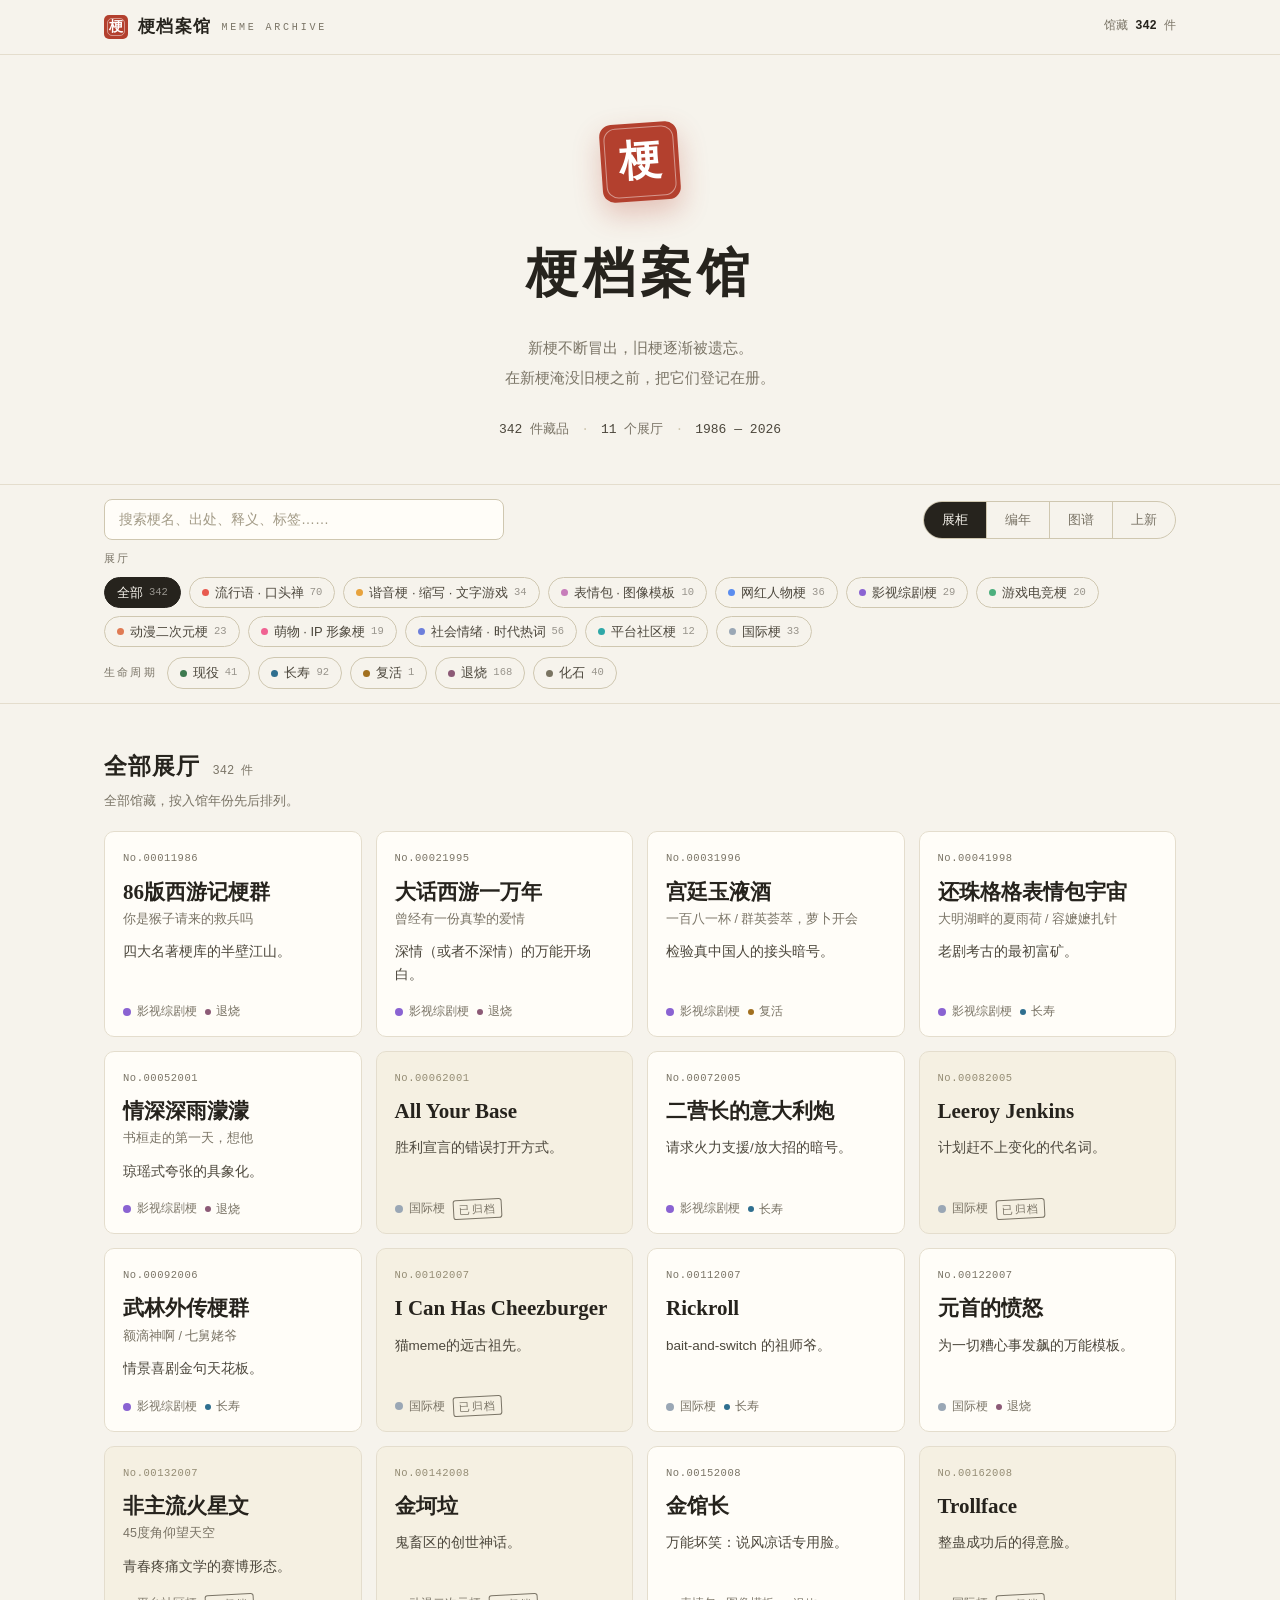
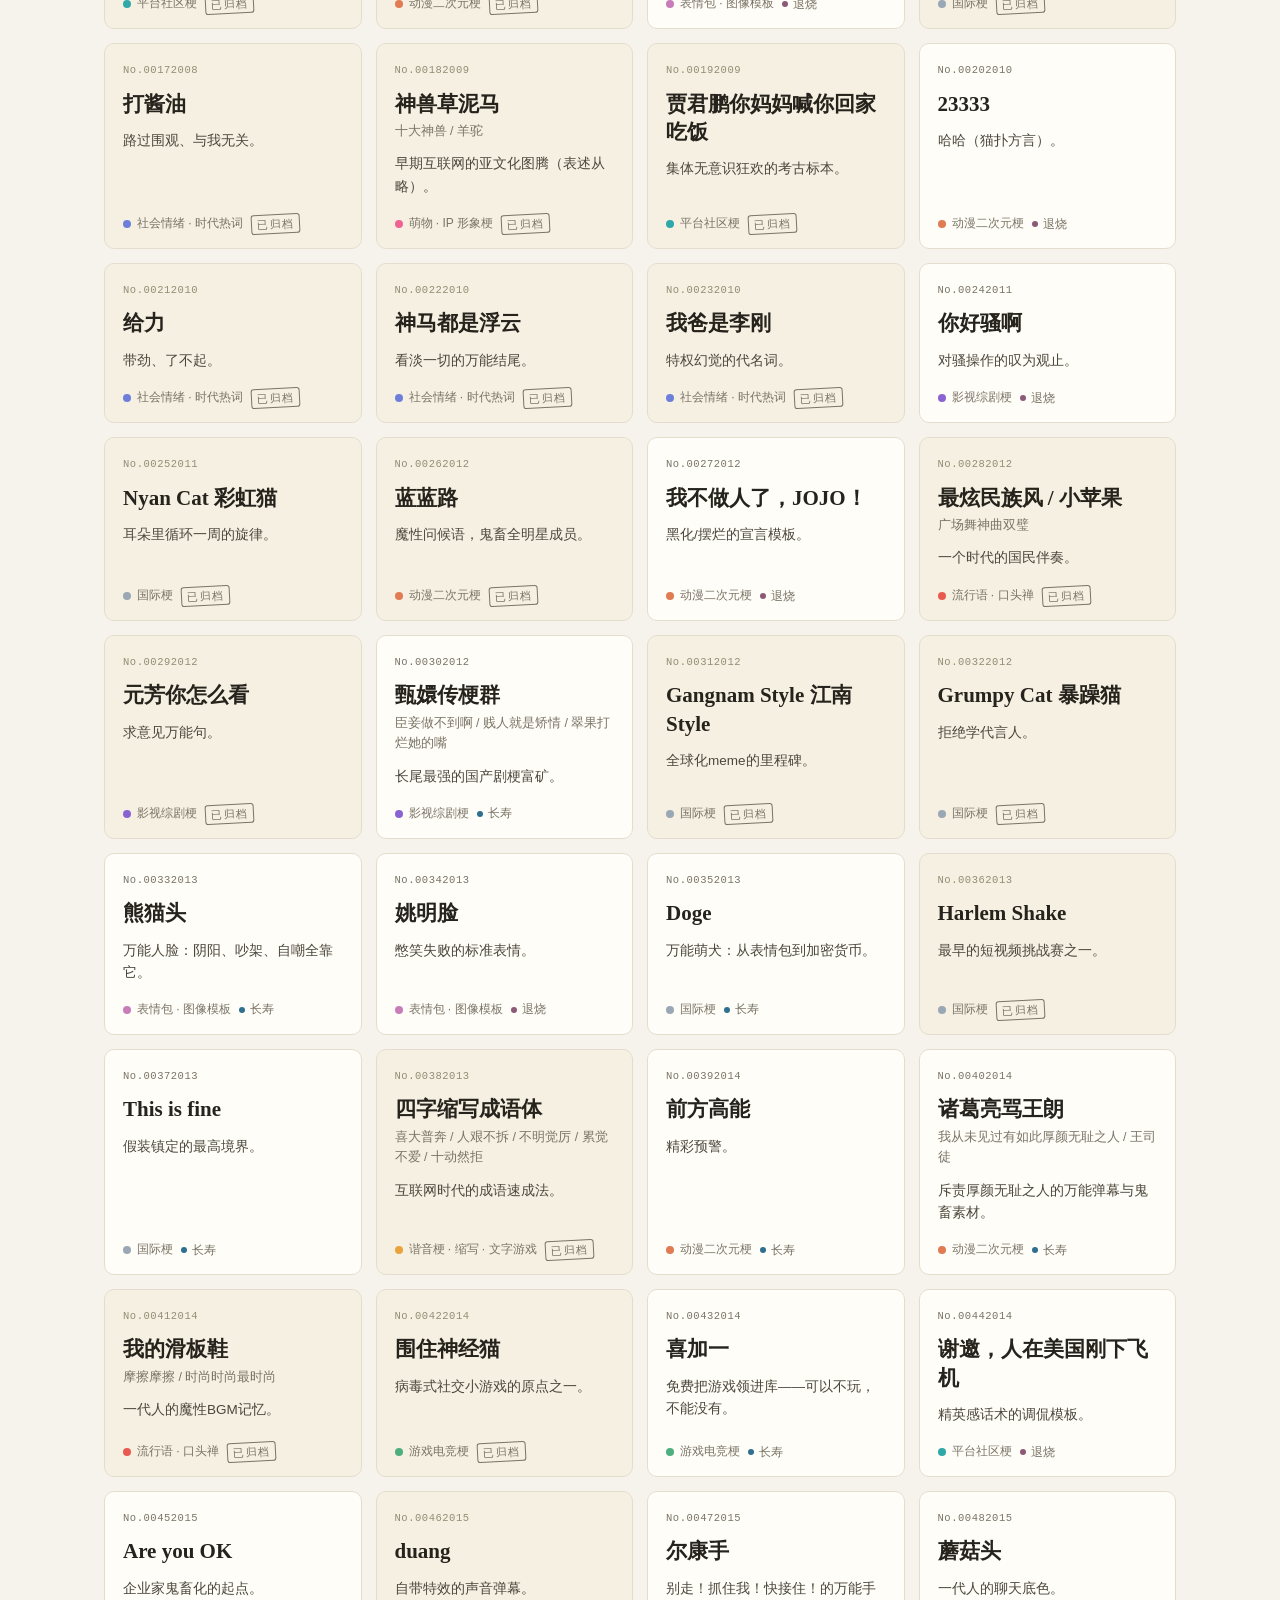
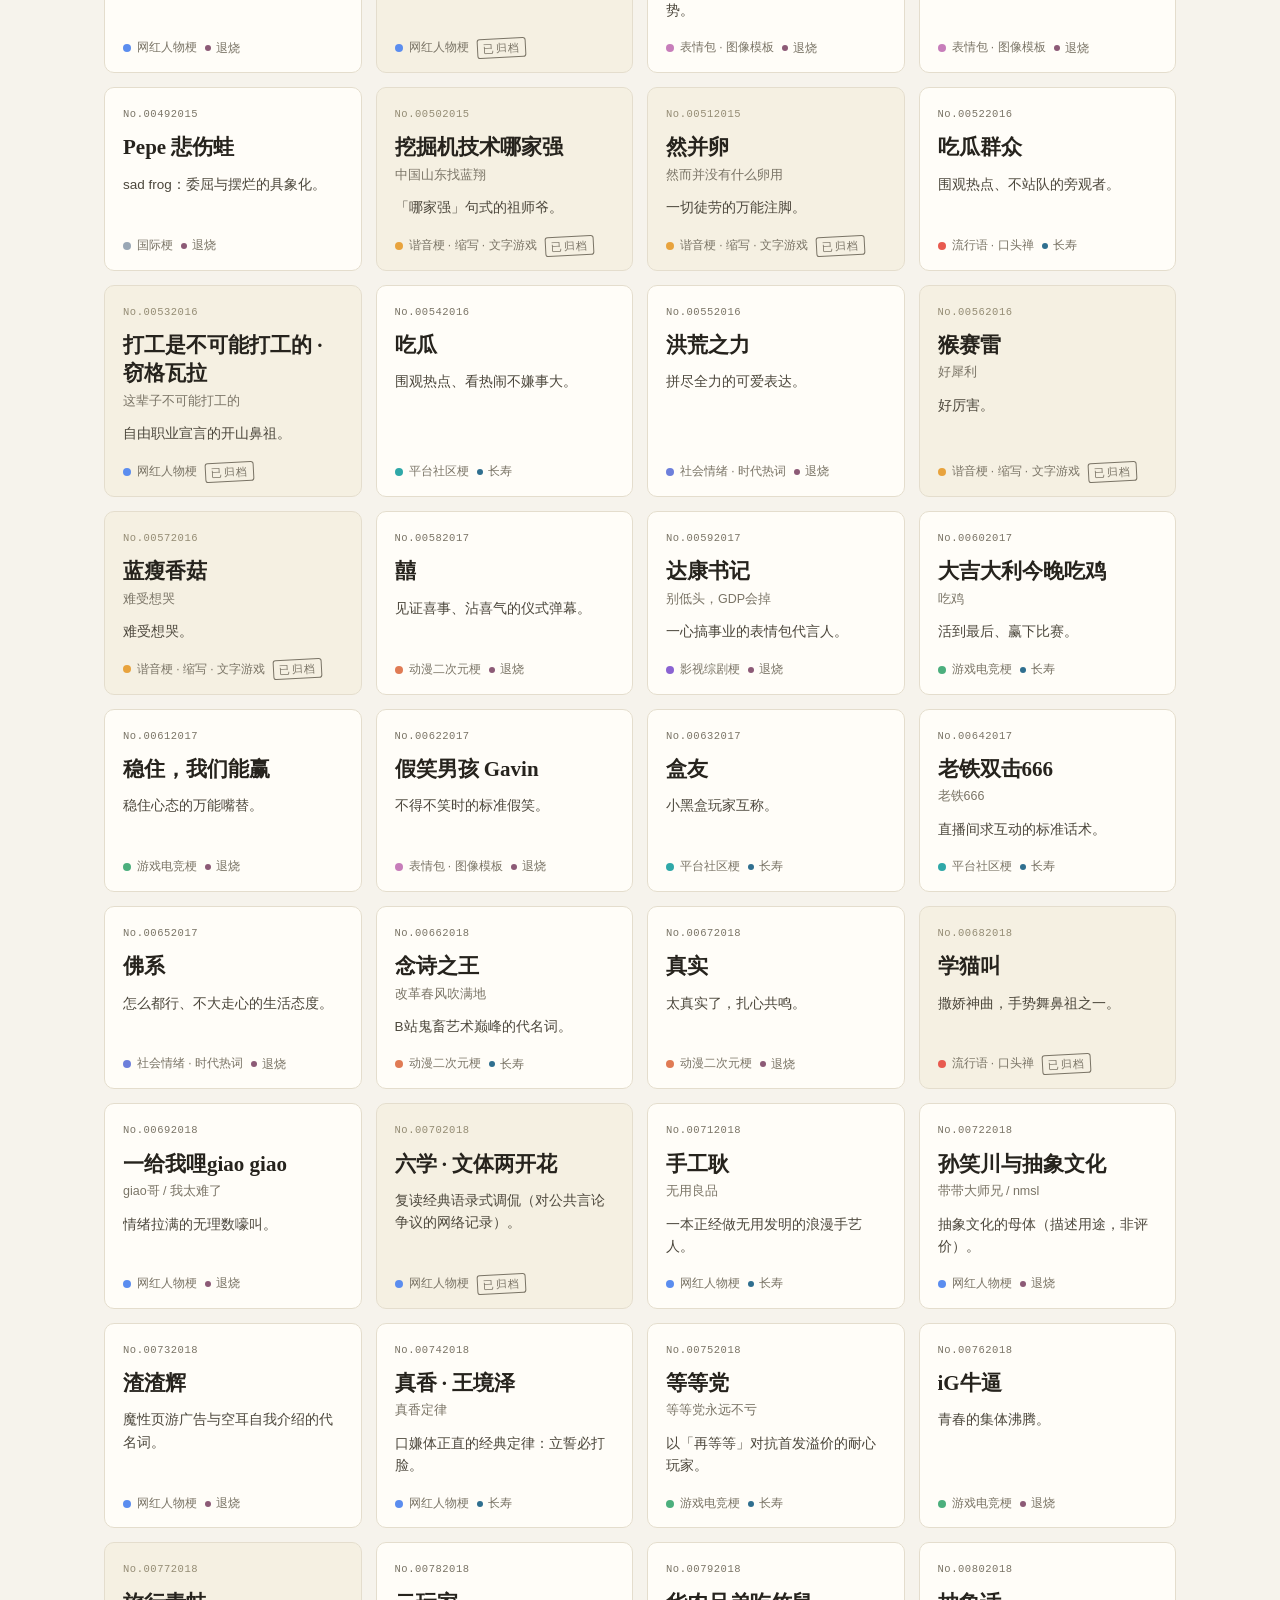
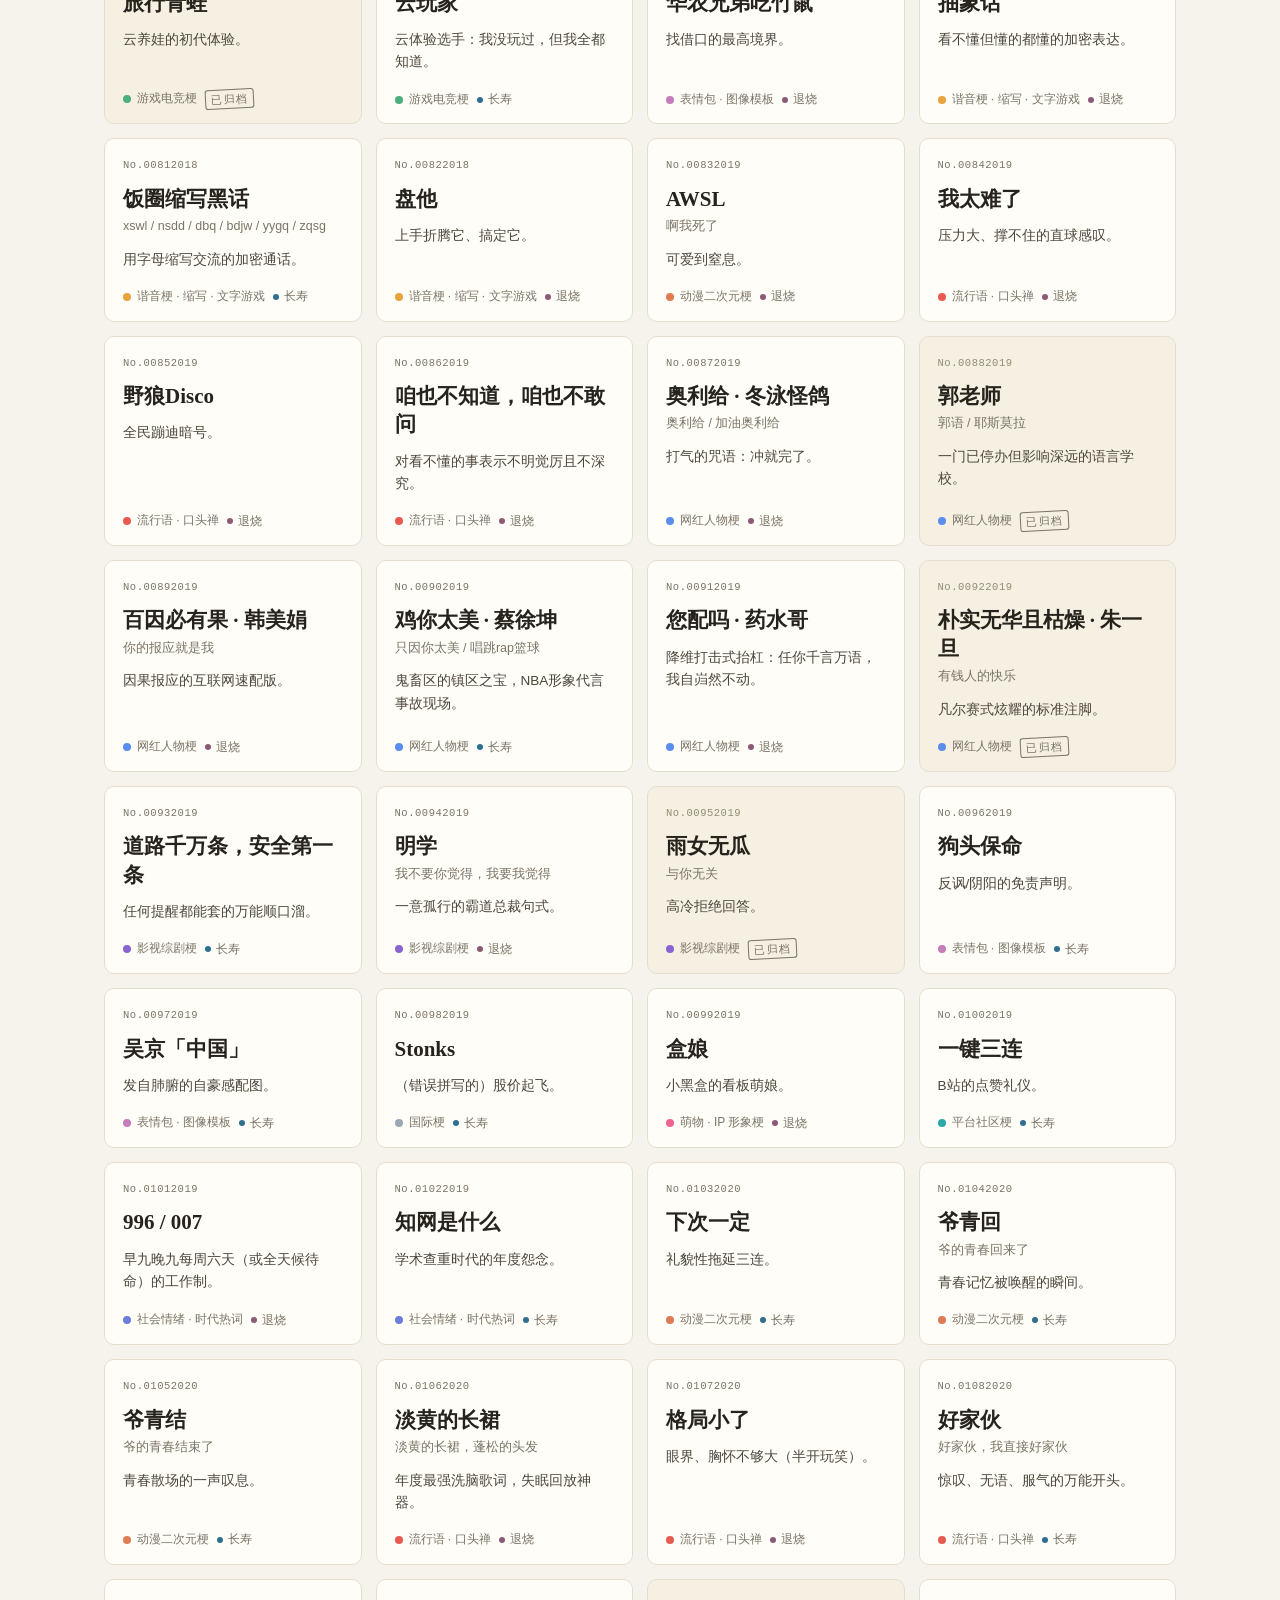
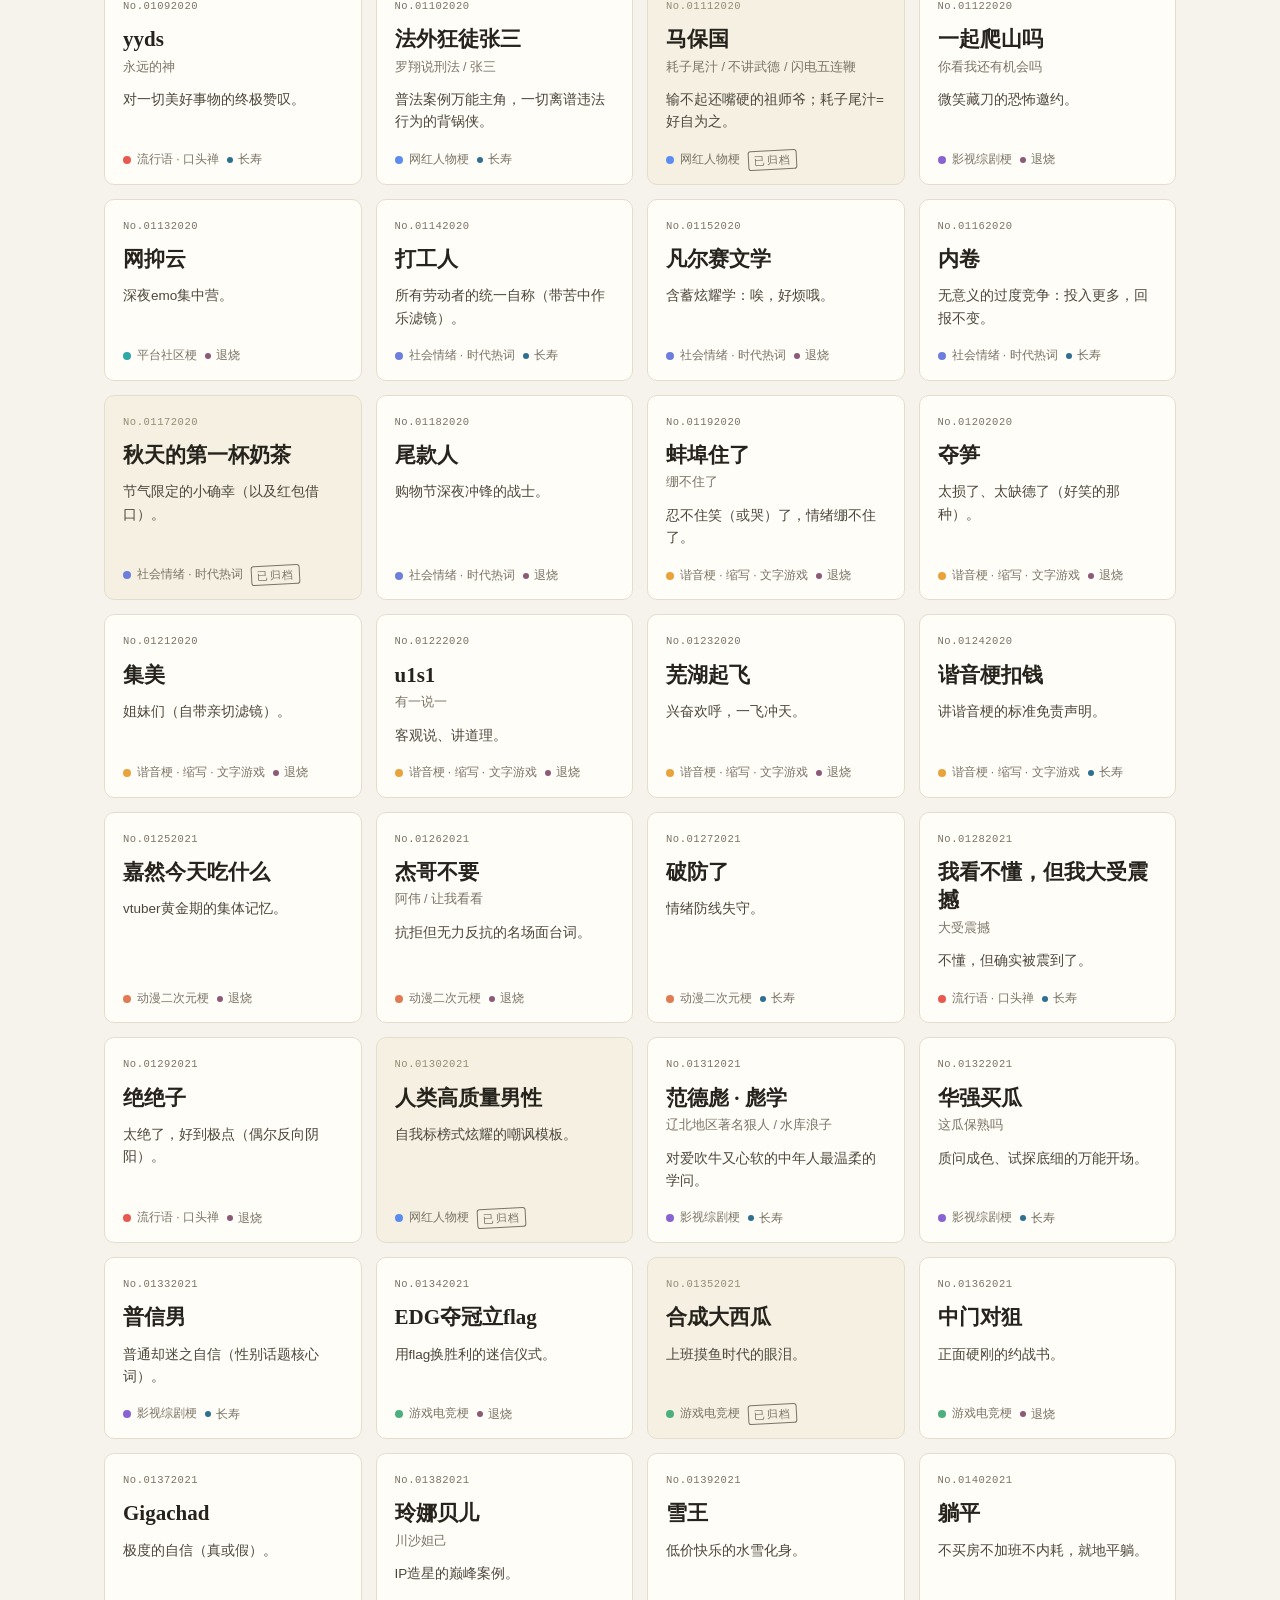
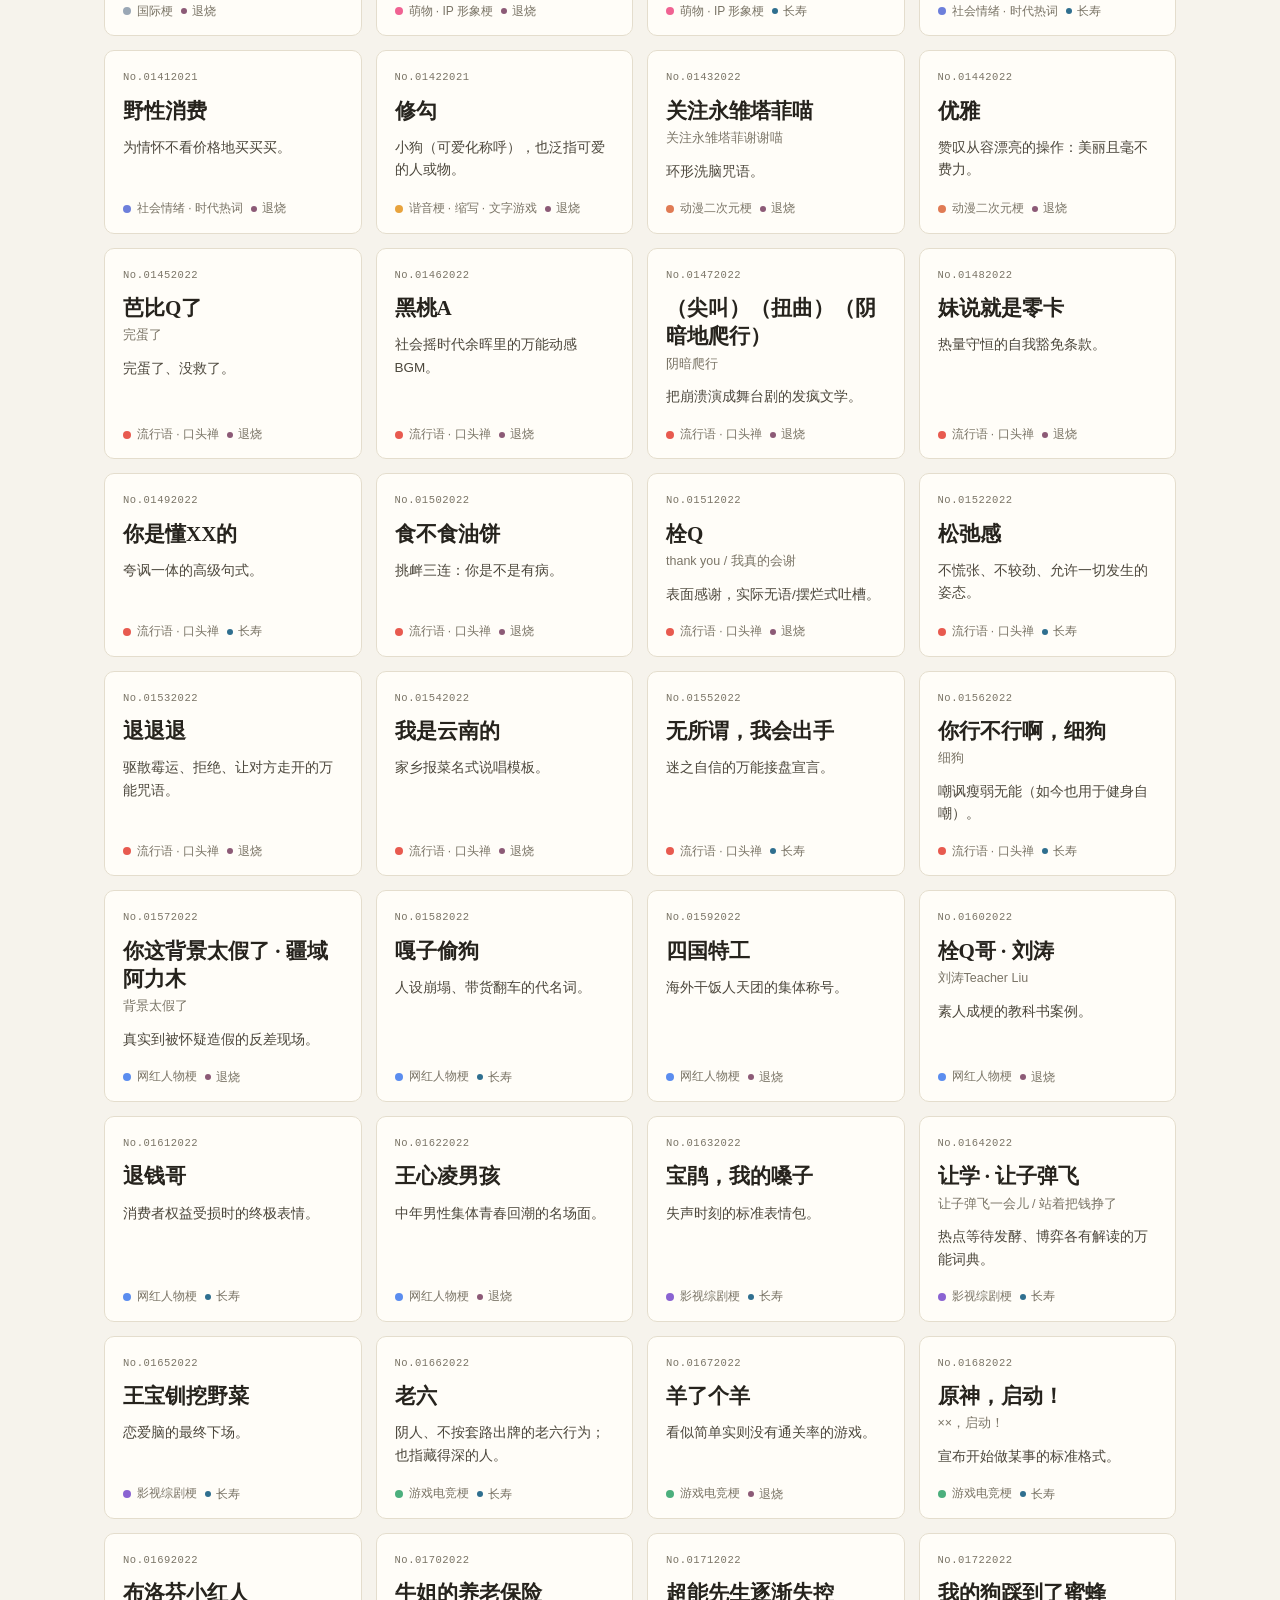
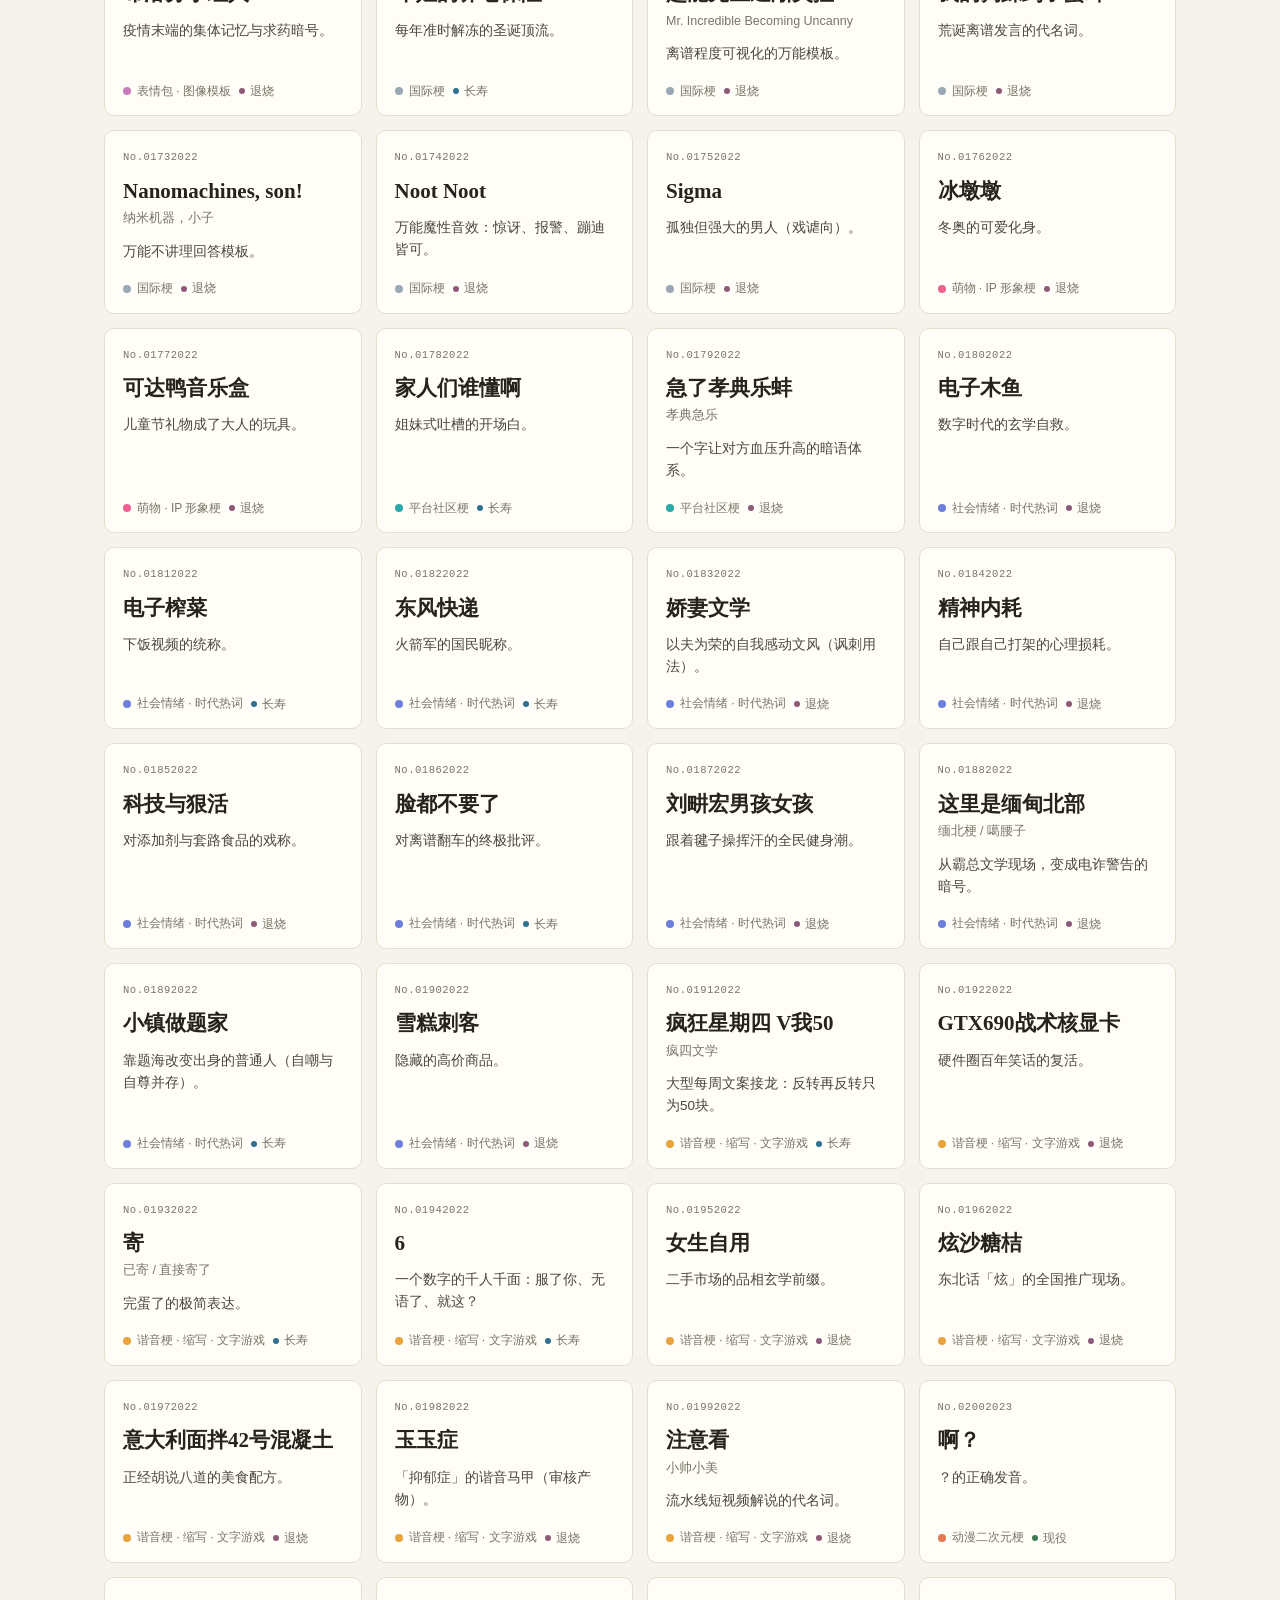
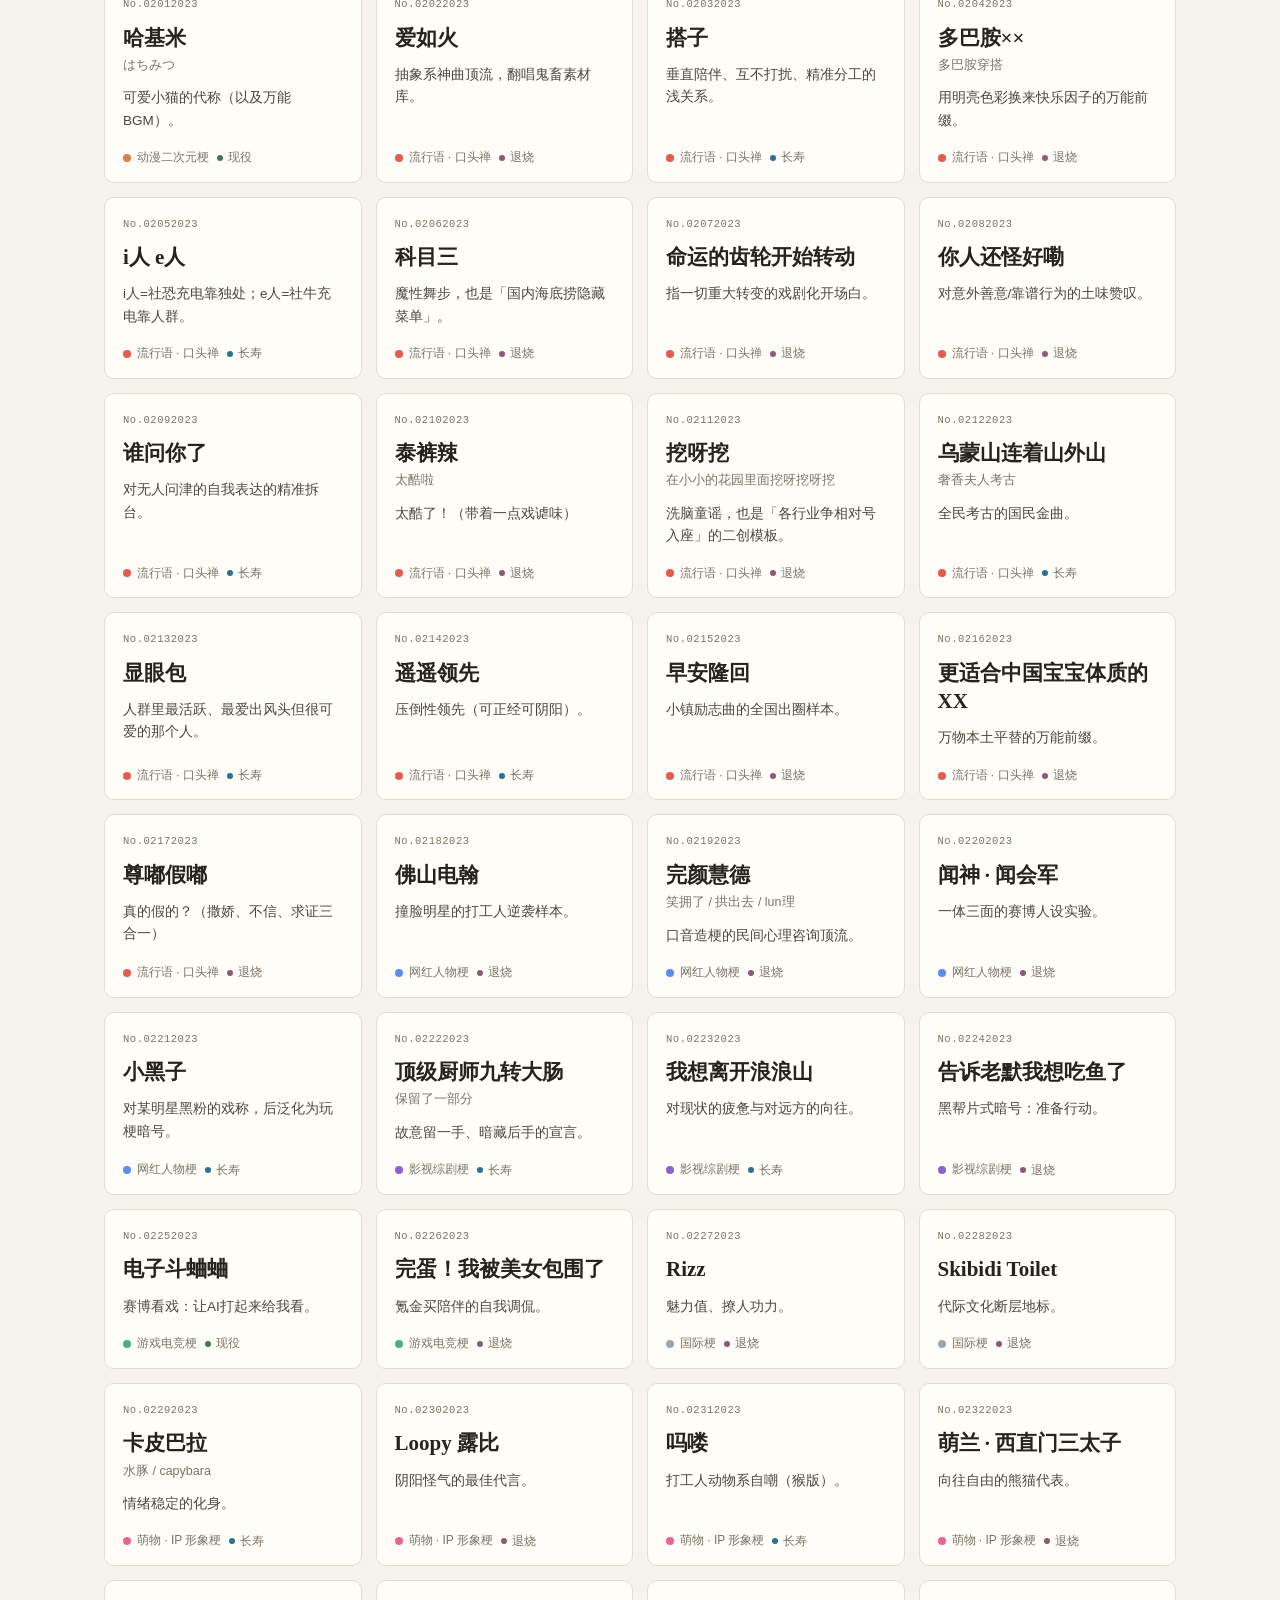
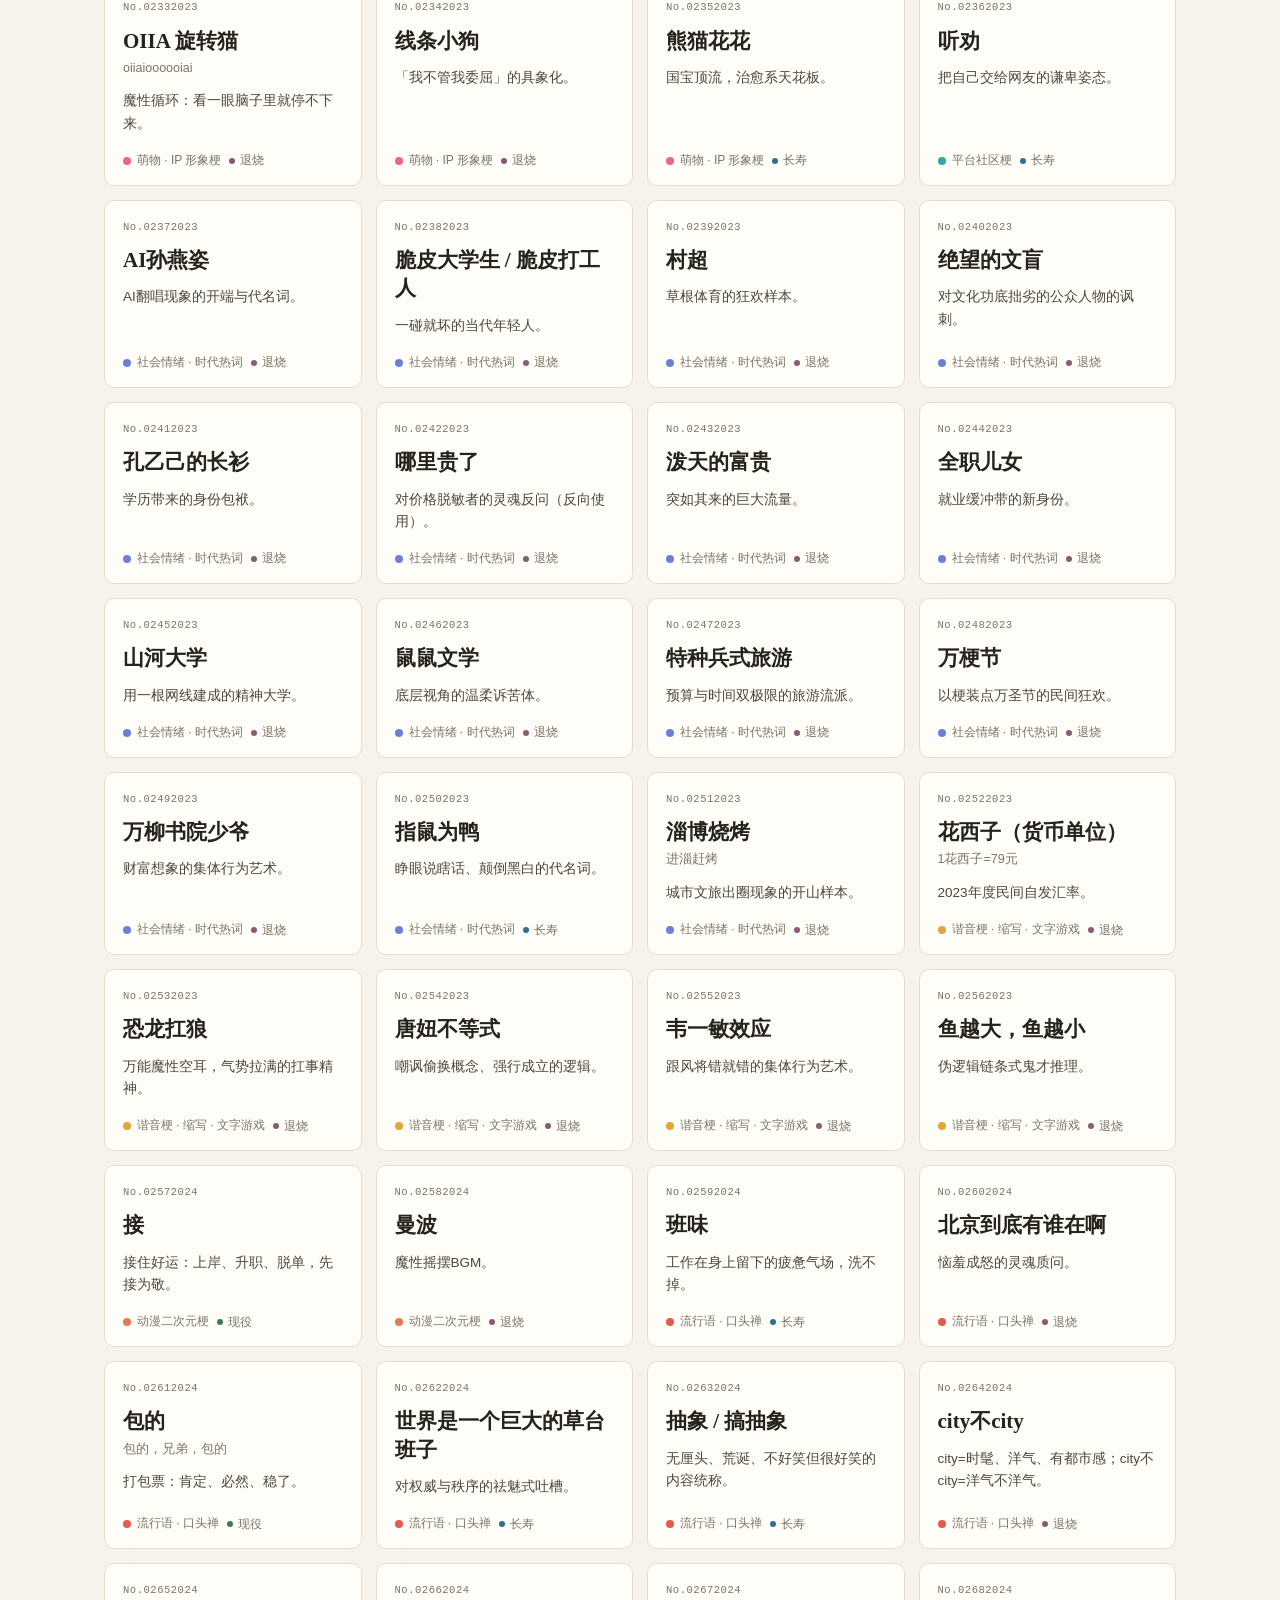
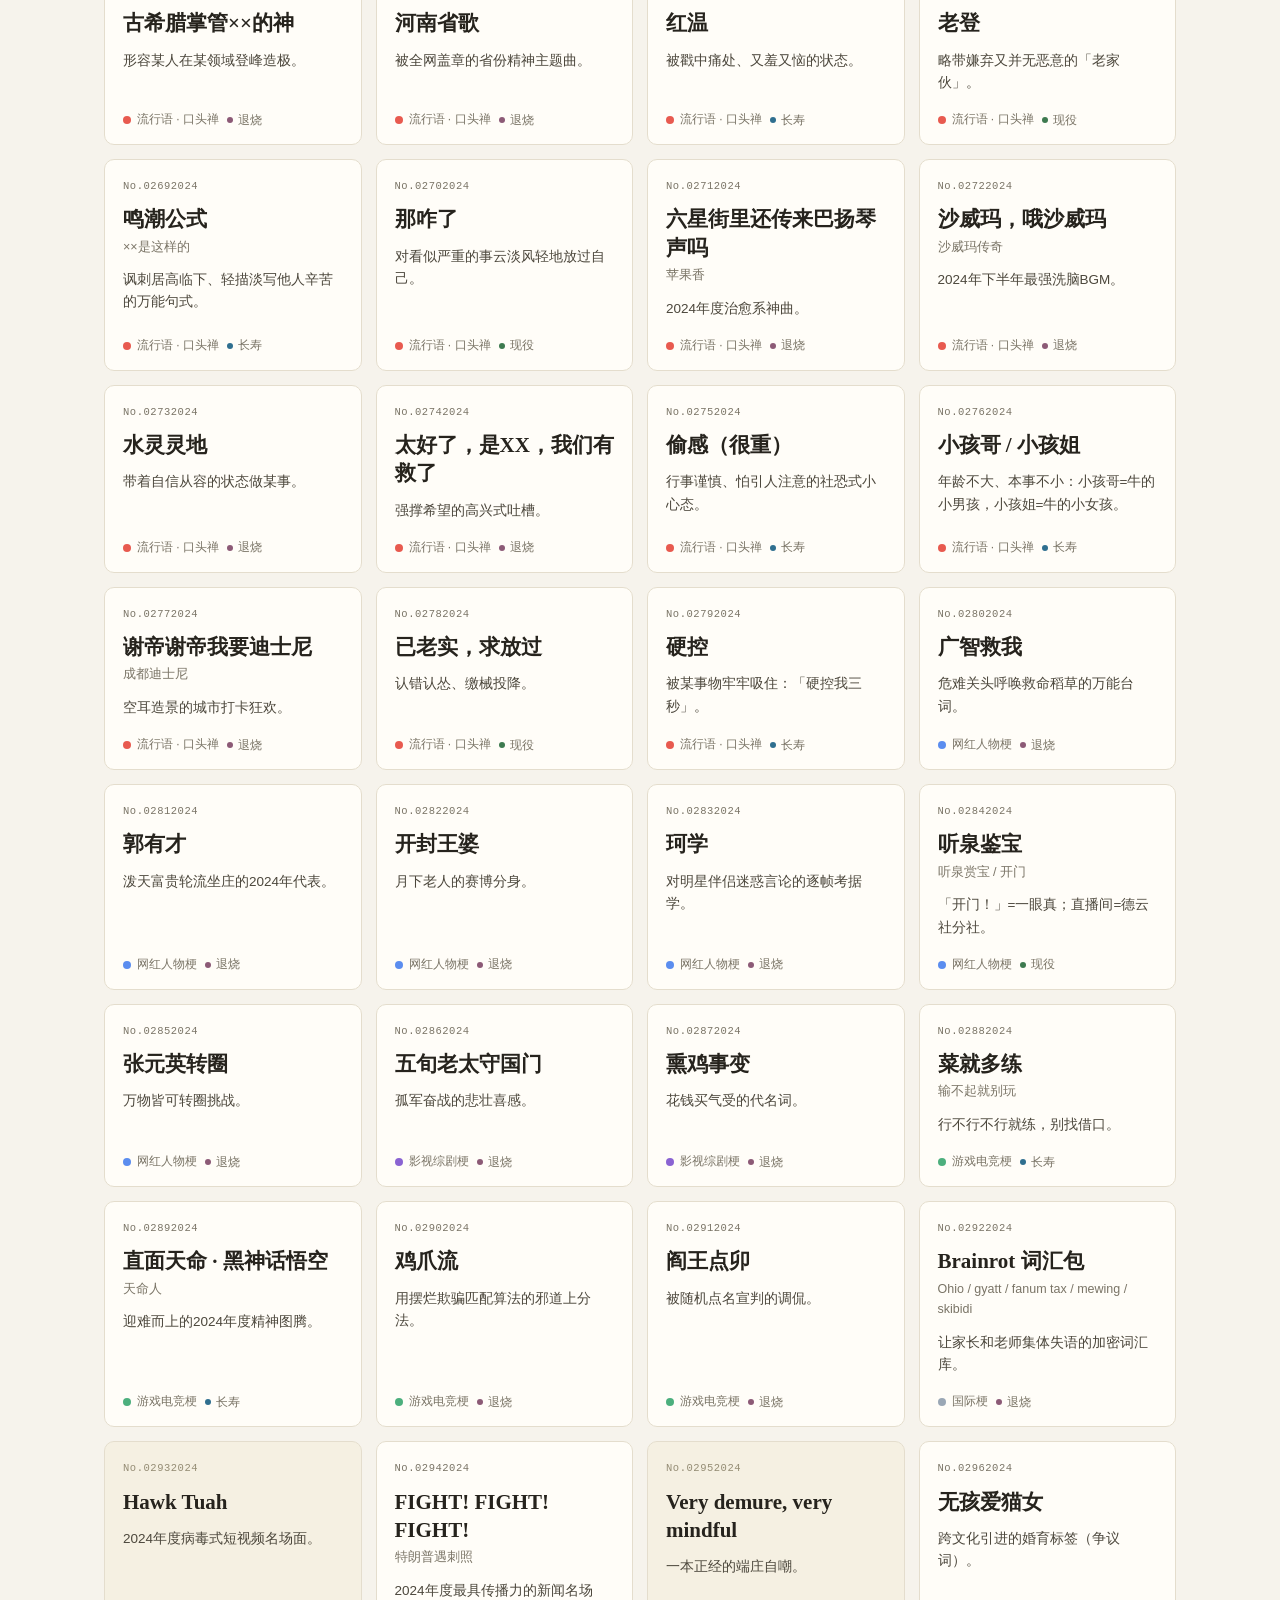
==== commit 6ea882a7: "收录9件时代遗珠：华强买瓜/让学/彪学/渣渣辉/小黑子/弱智吧/淄博烧烤/AI孙燕姿/多巴胺" ====
--- a/index.html
+++ b/index.html
@@ -6,7 +6,7 @@
   <title>梗档案馆 · Meme Archive</title>
   <meta name="description" content="中文互联网梗的档案馆：在新梗淹没旧梗之前，把它们登记在册。224 件藏品 · 11 个展厅 · 1986–2026。">
   <link rel="icon" href="data:image/svg+xml;charset=utf-8,%3Csvg xmlns='http://www.w3.org/2000/svg' viewBox='0 0 64 64'%3E%3Crect width='64' height='64' rx='10' fill='%23b3402e'/%3E%3Ctext x='32' y='45' font-size='34' text-anchor='middle' fill='%23fff' font-family='serif'%3E%E6%A2%97%3C/text%3E%3C/svg%3E">
-  <link rel="stylesheet" href="style.css?v=20260905d">
+  <link rel="stylesheet" href="style.css?v=20260905e">
 </head>
 <body>
 
@@ -107,7 +107,7 @@
   </div>
 
   <noscript><p style="text-align:center;padding:40px">本档案馆需要启用 JavaScript 才能浏览。</p></noscript>
-  <script src="data.js?v=20260905d"></script>
-  <script src="app.js?v=20260905d"></script>
+  <script src="data.js?v=20260905e"></script>
+  <script src="app.js?v=20260905e"></script>
 </body>
 </html>
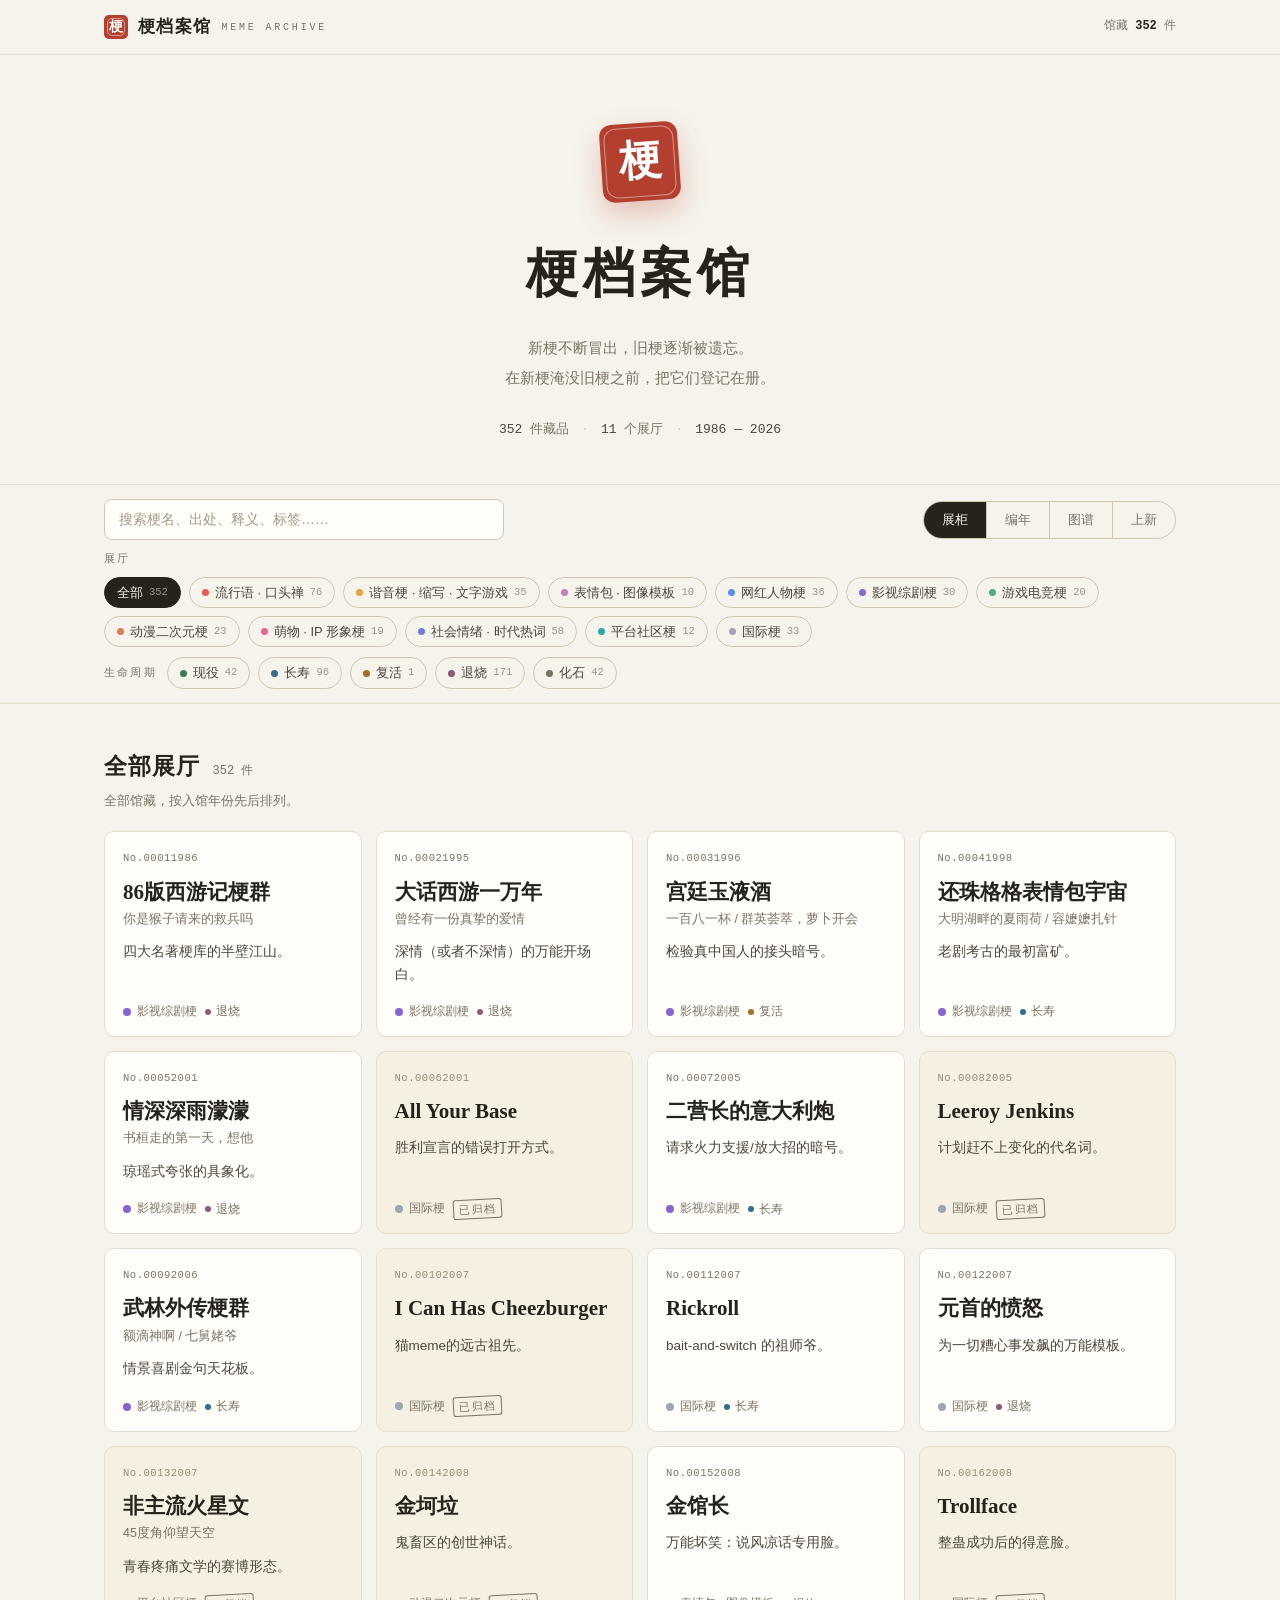
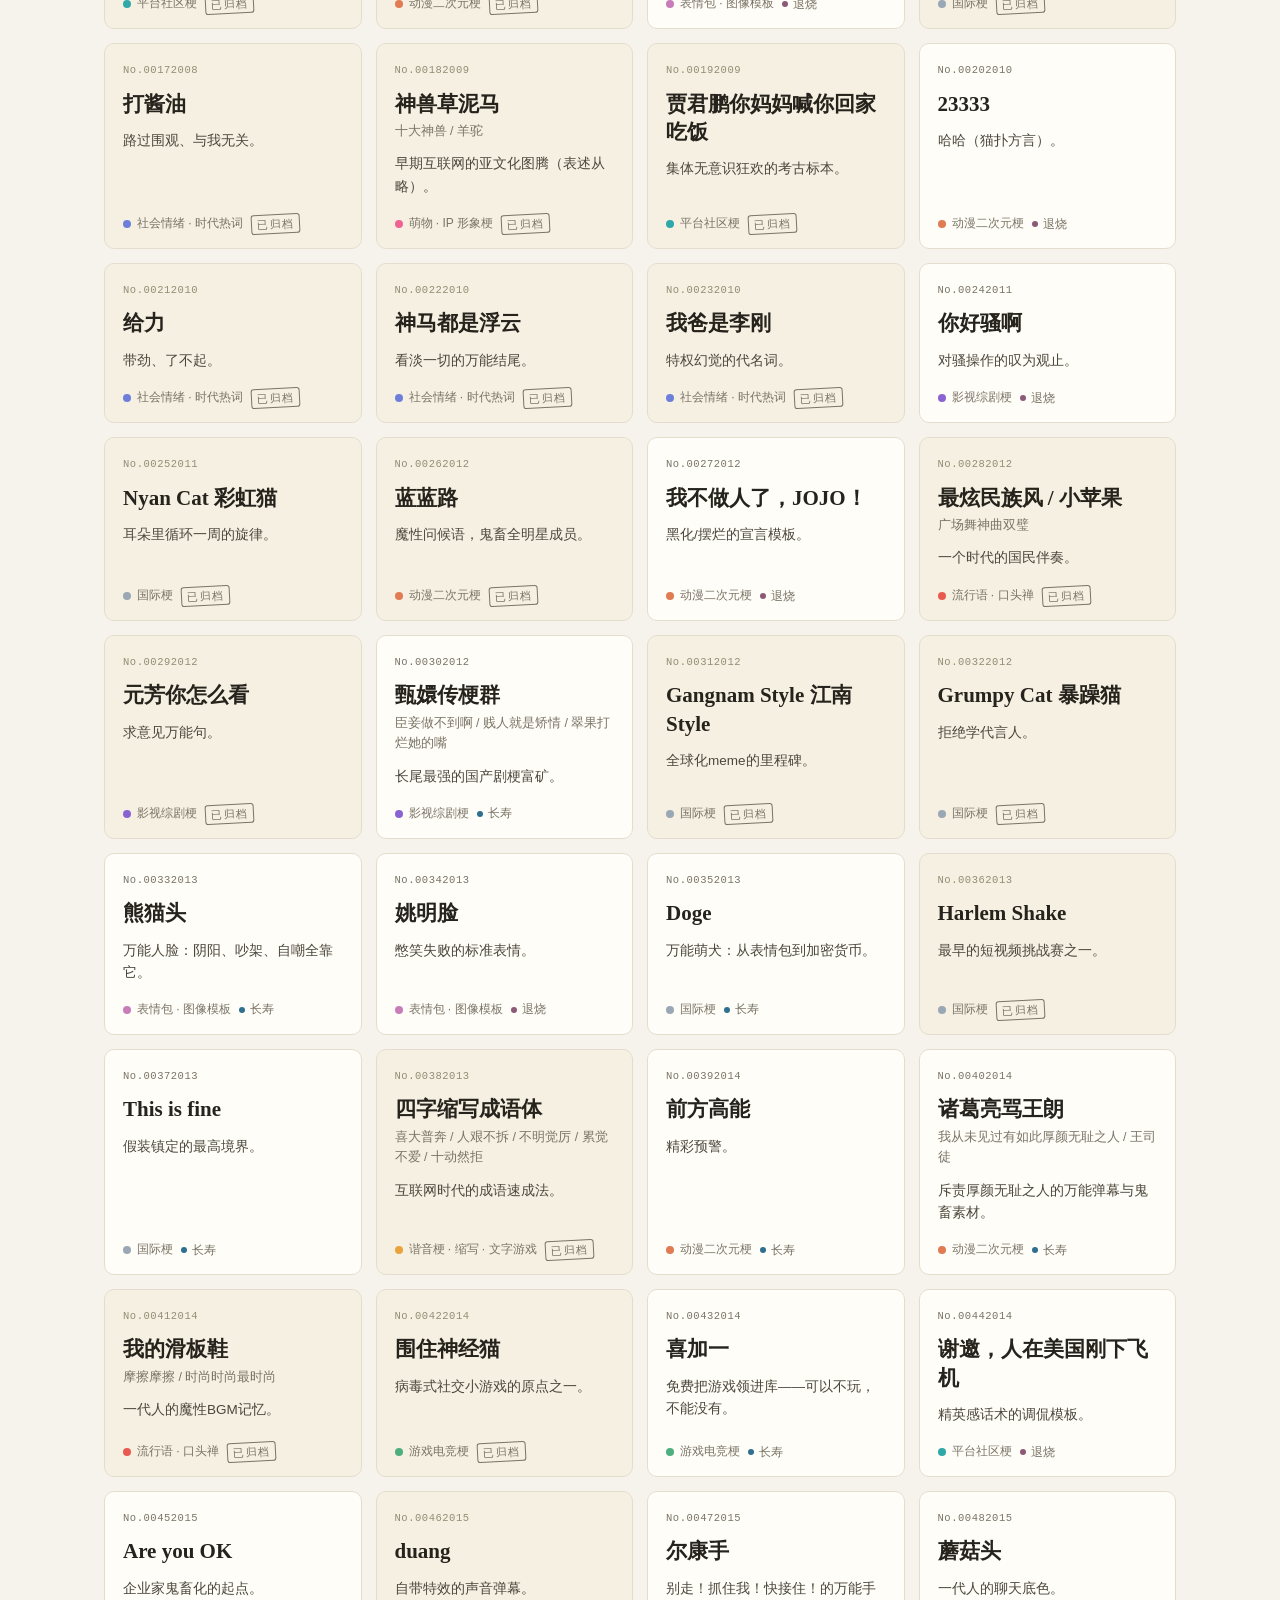
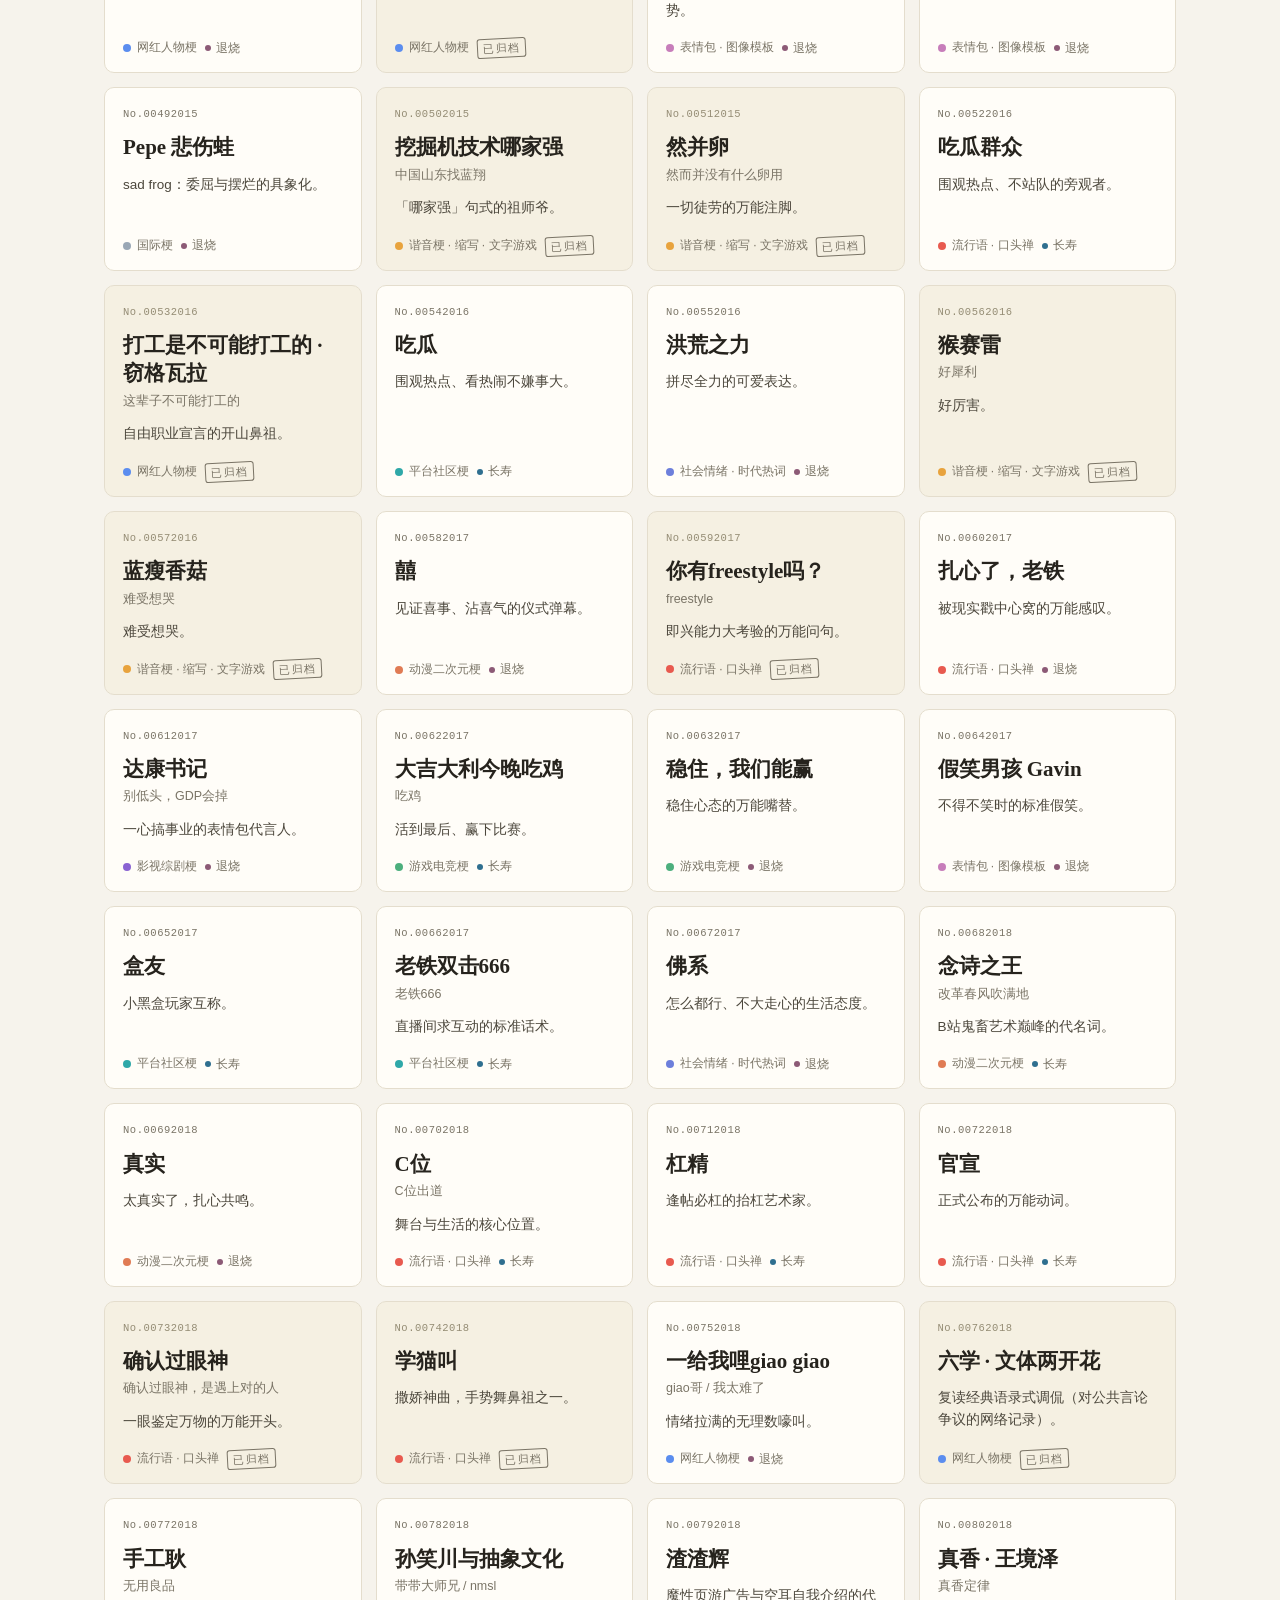
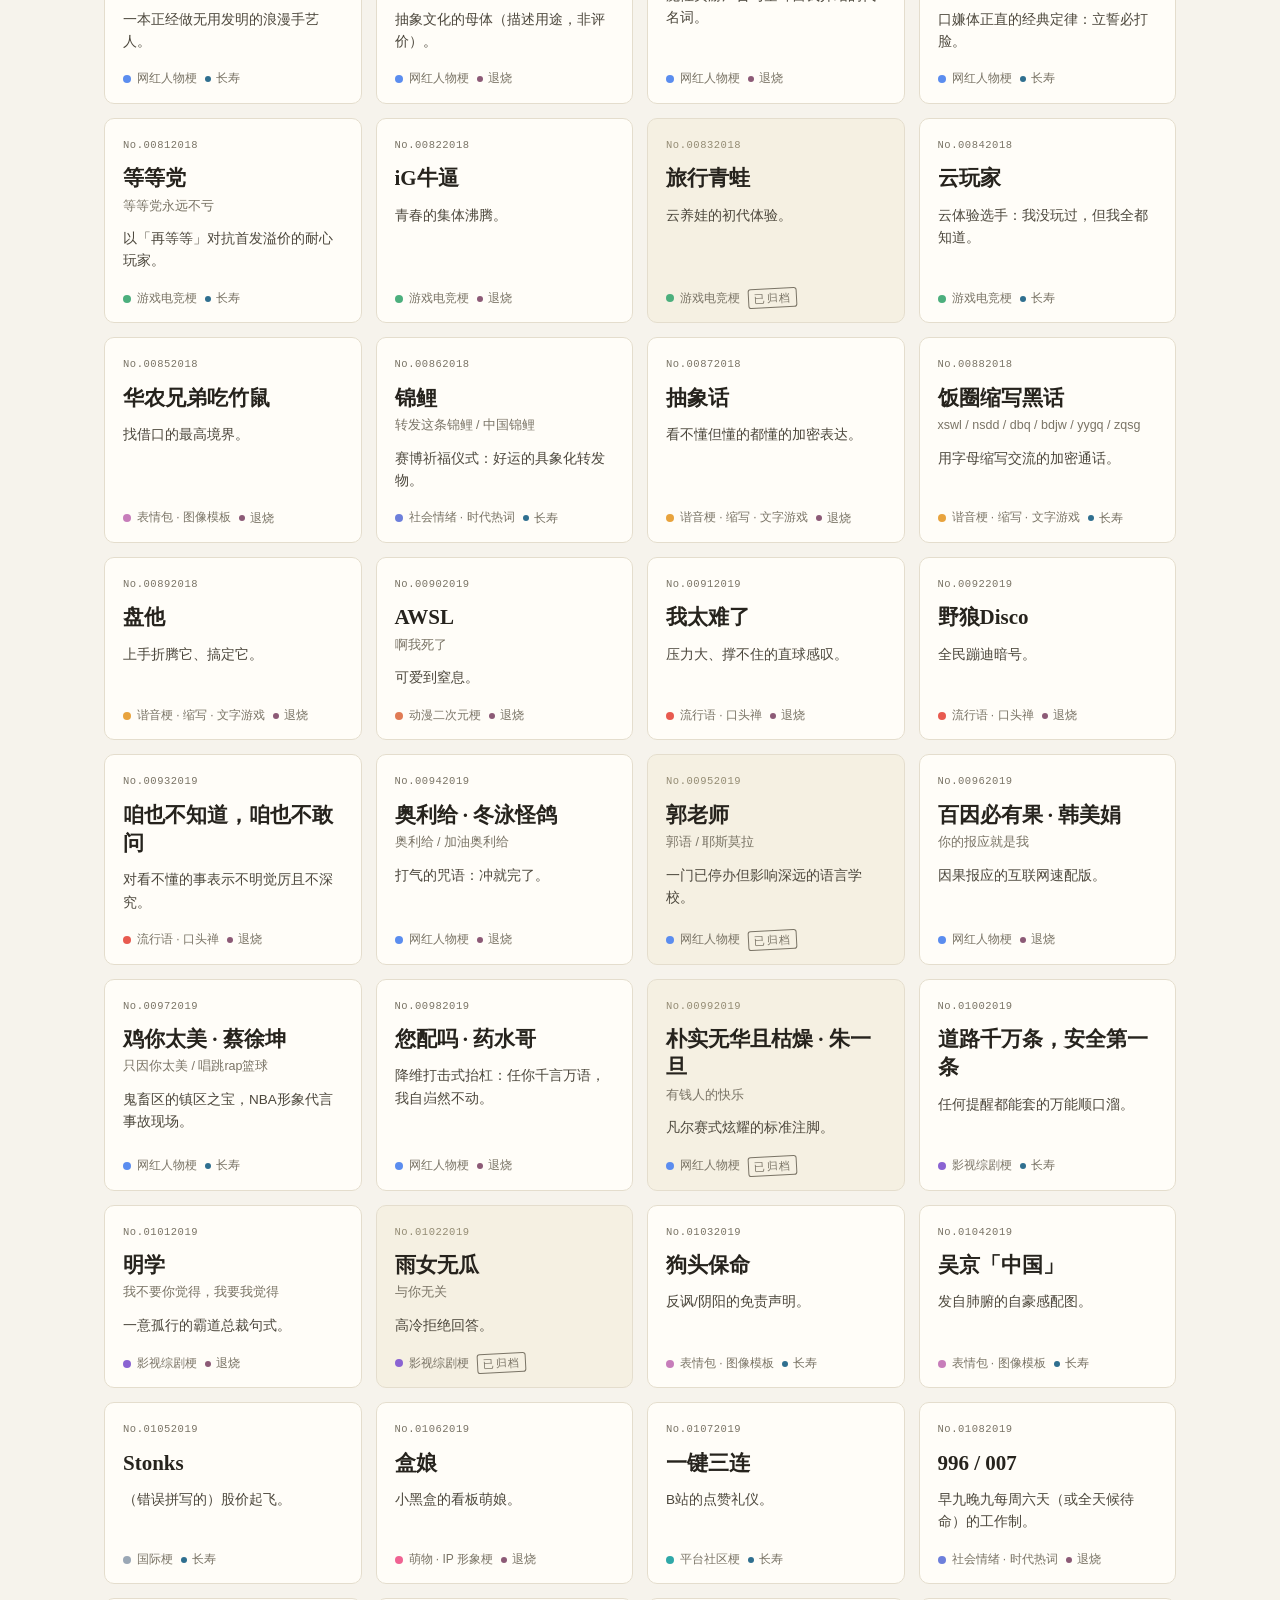
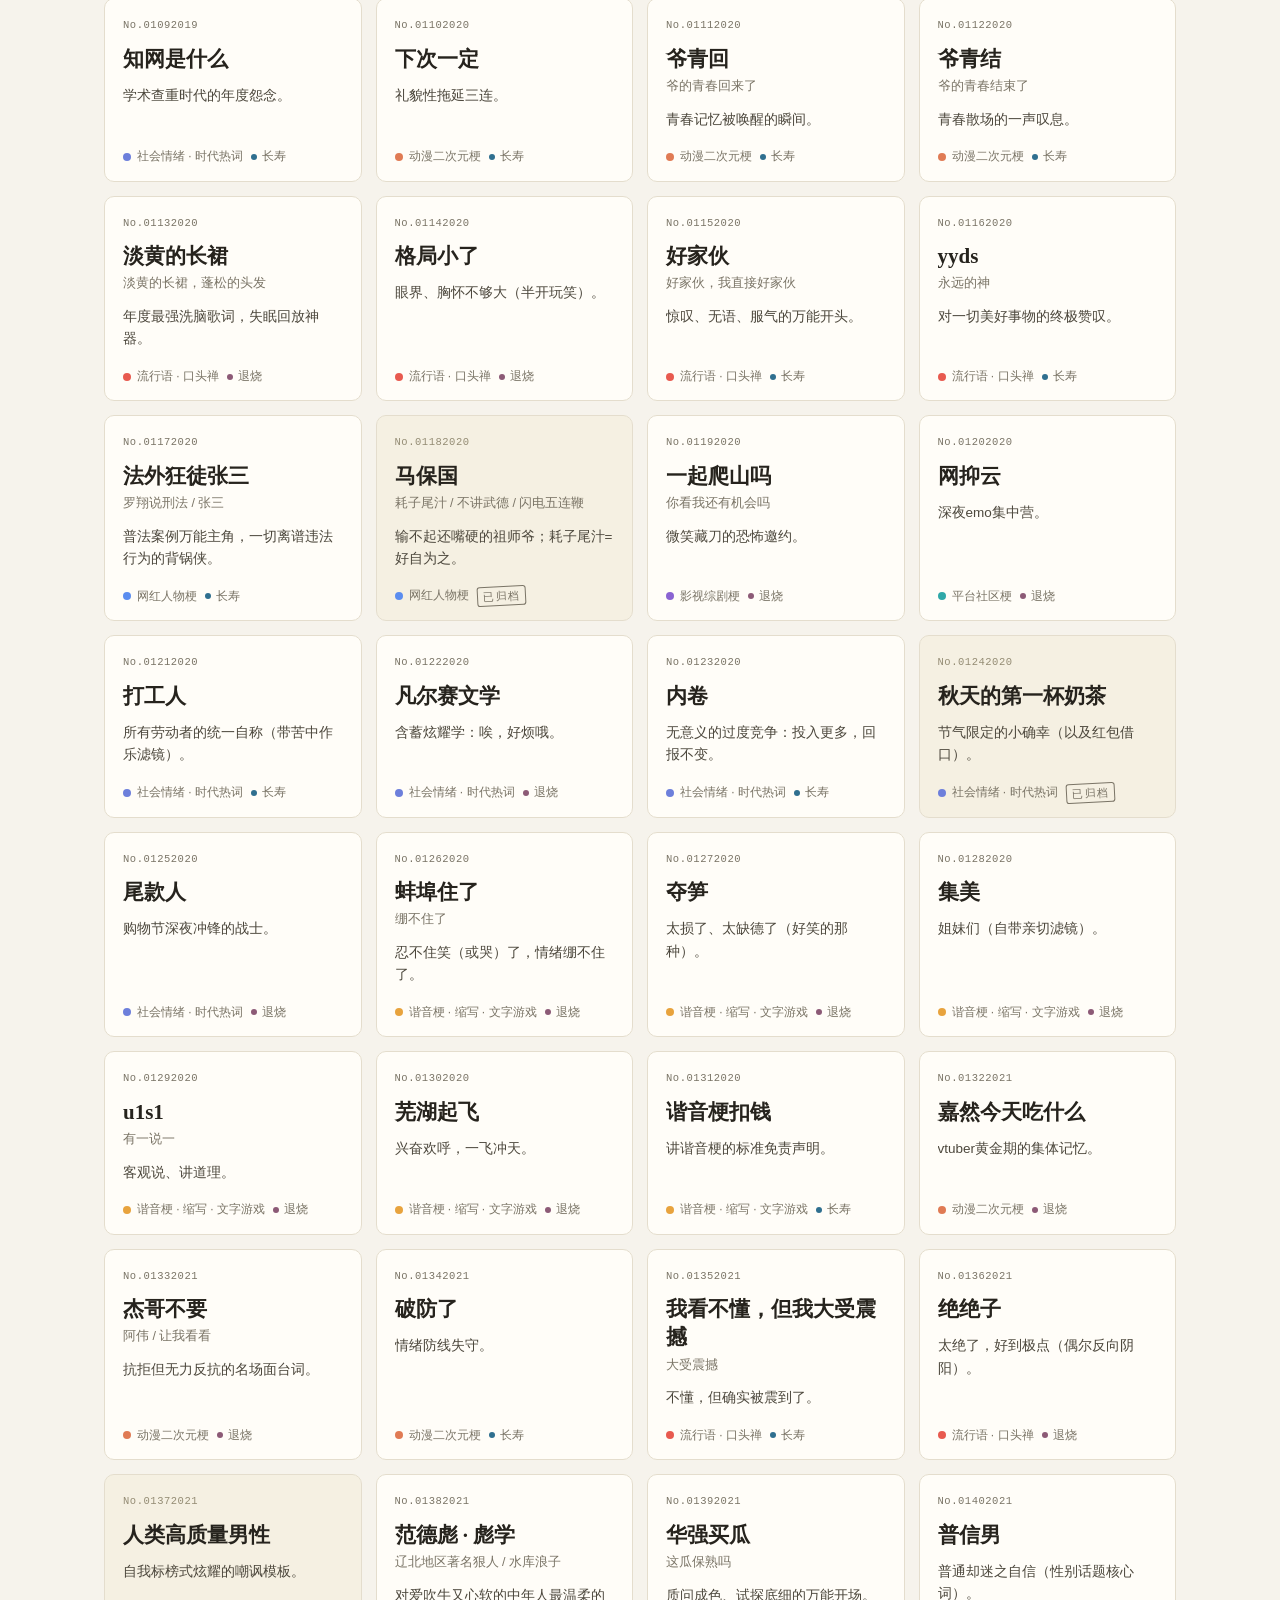
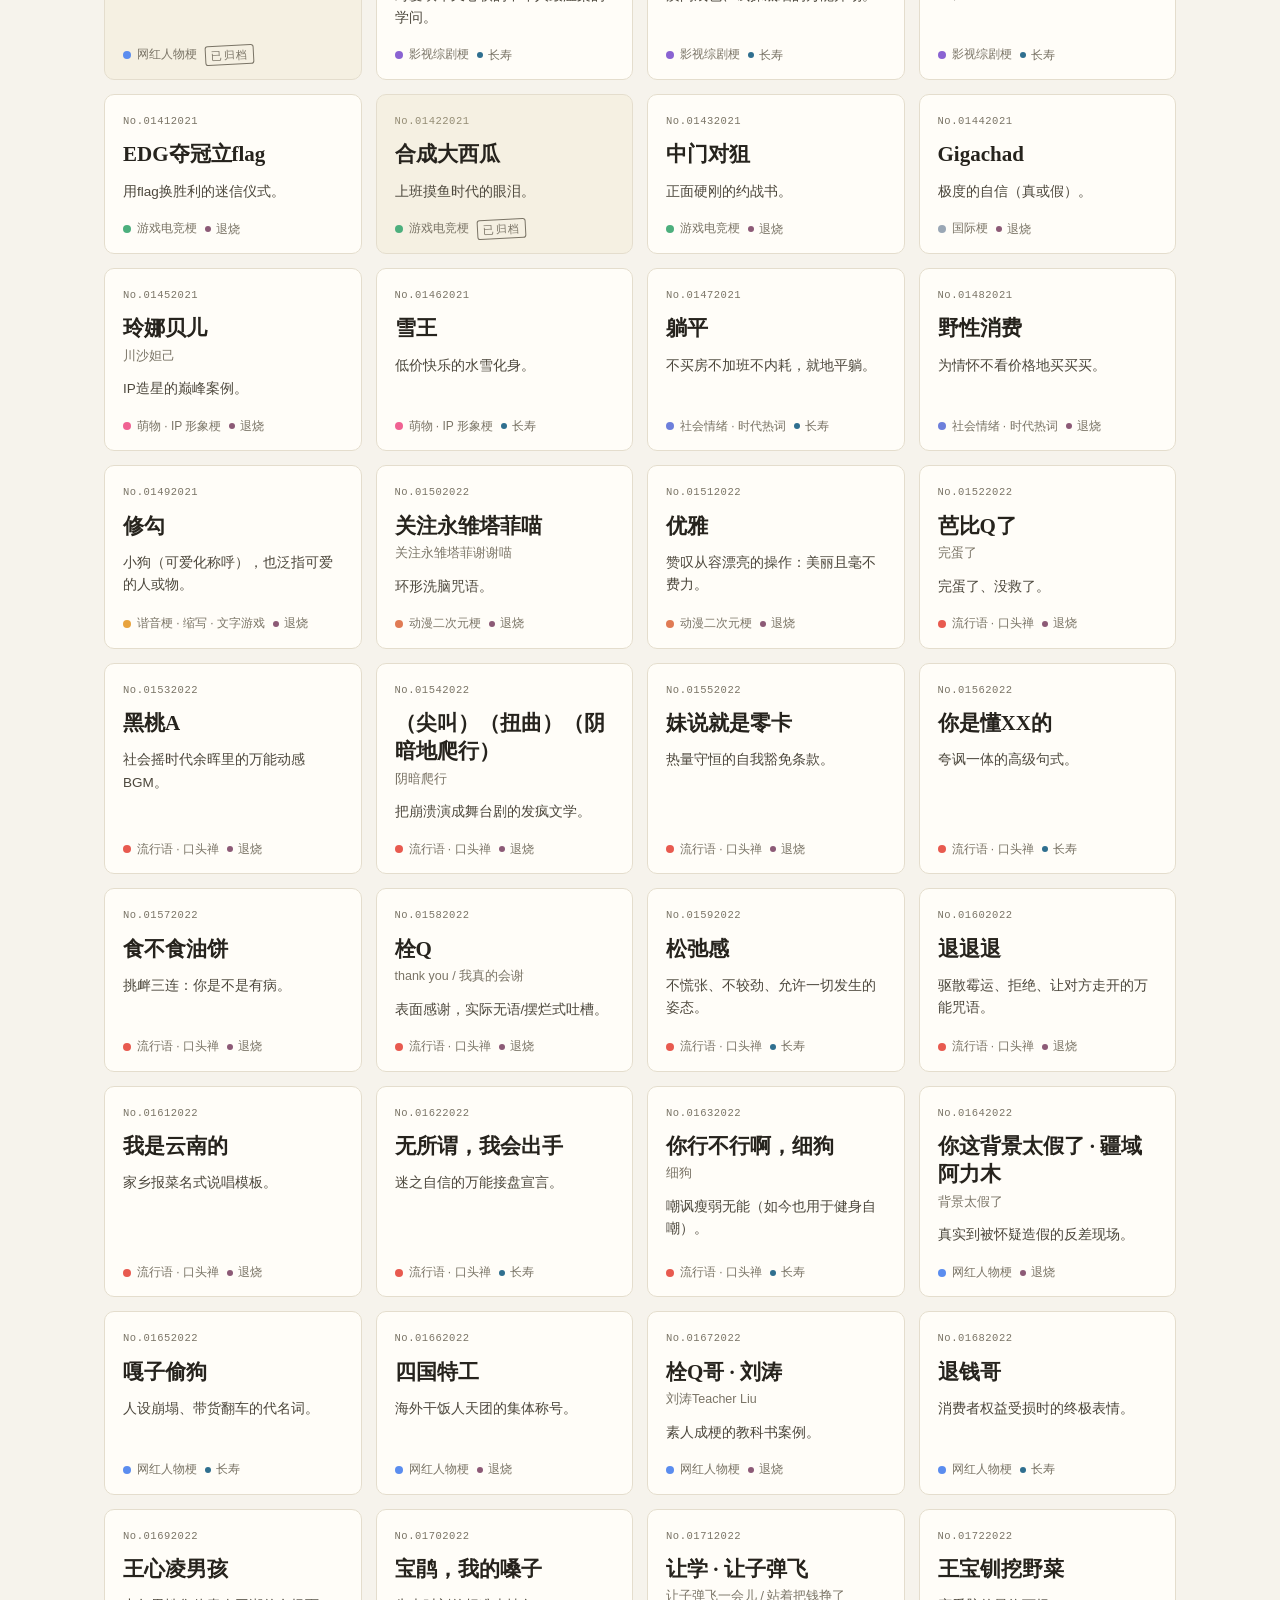
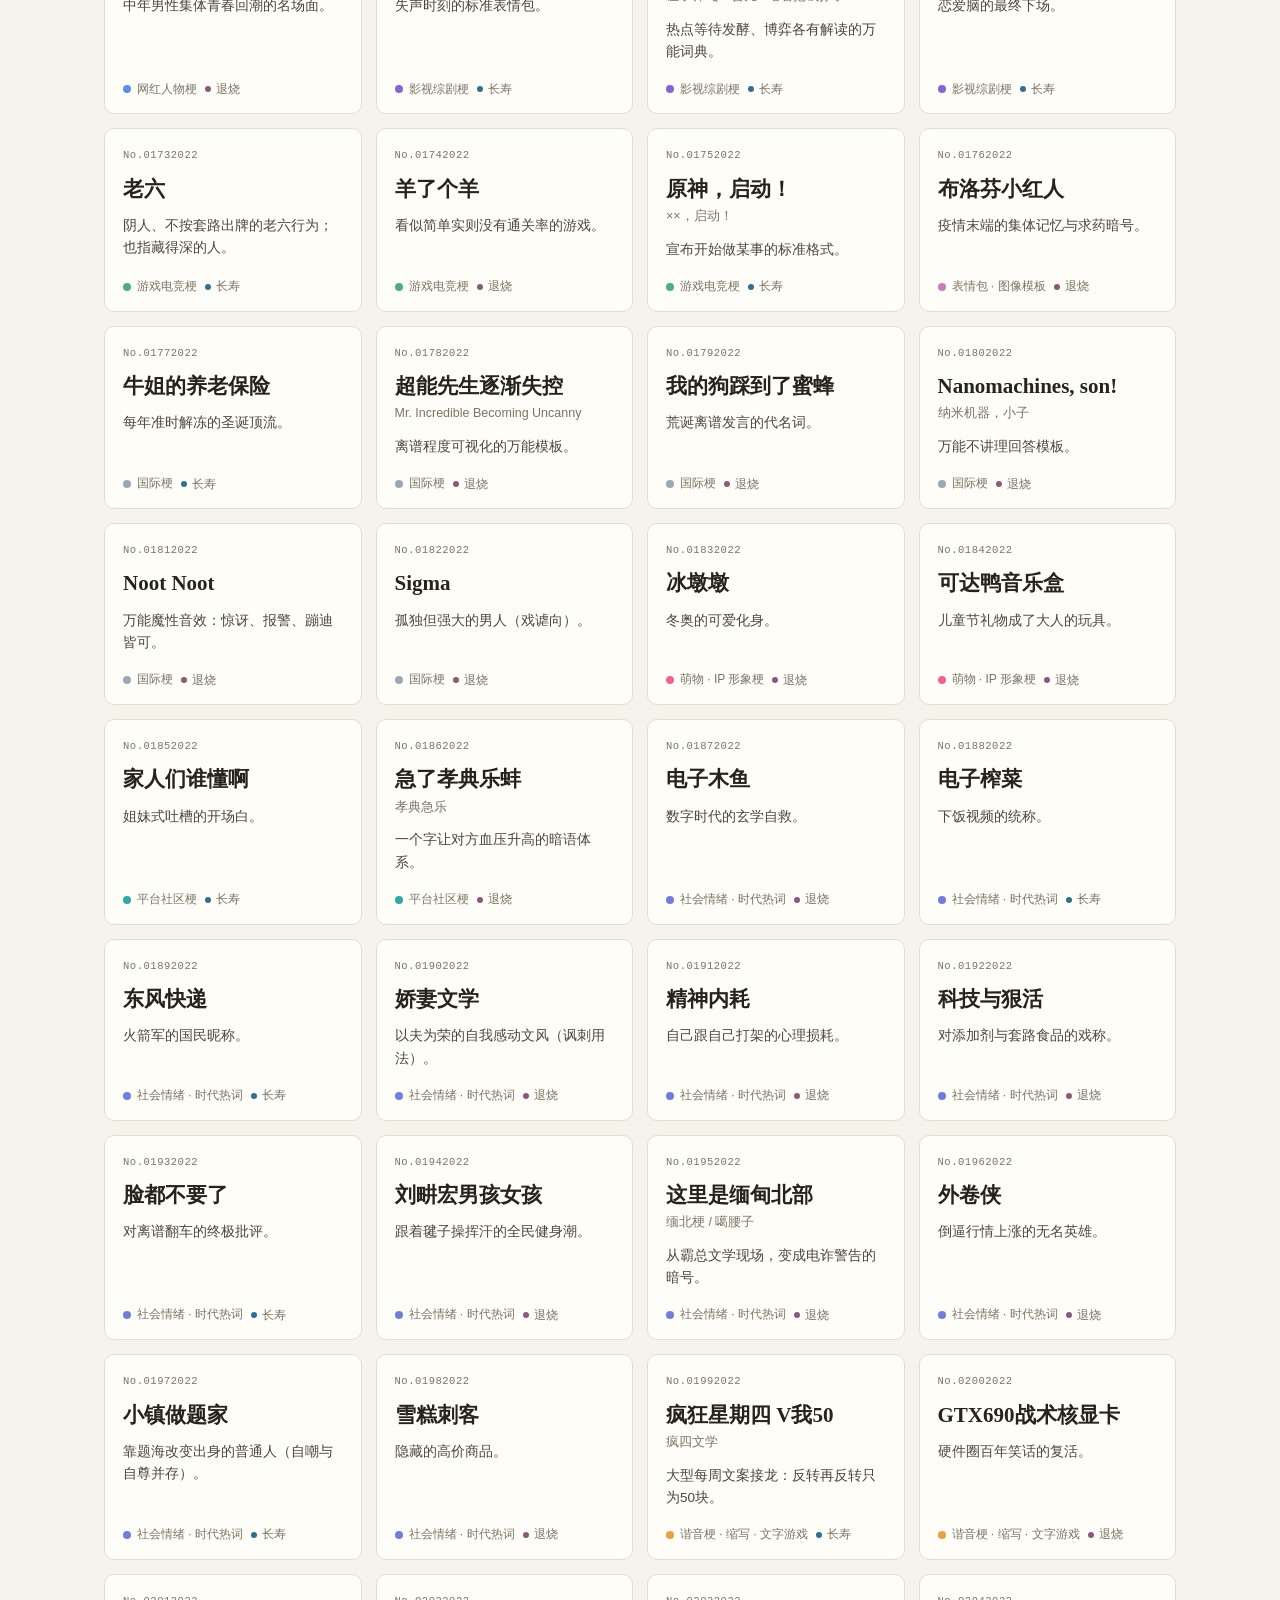
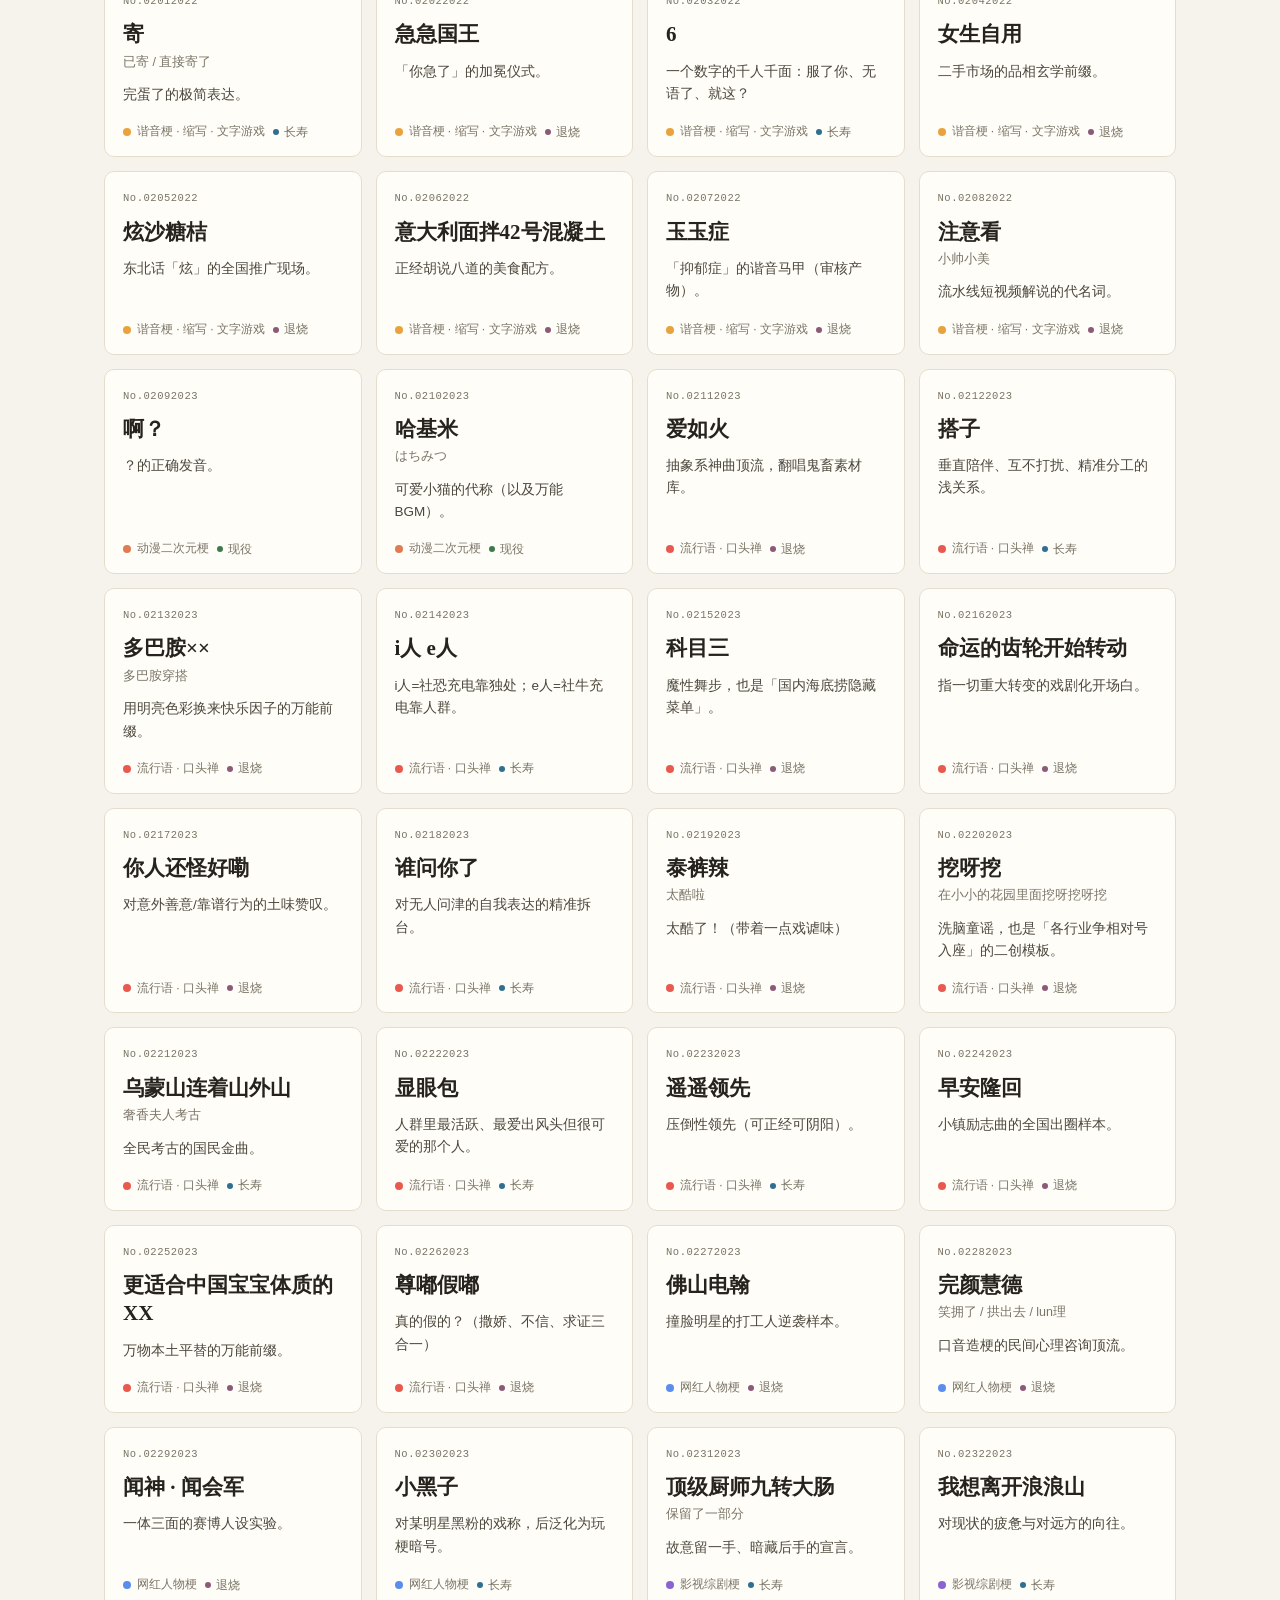
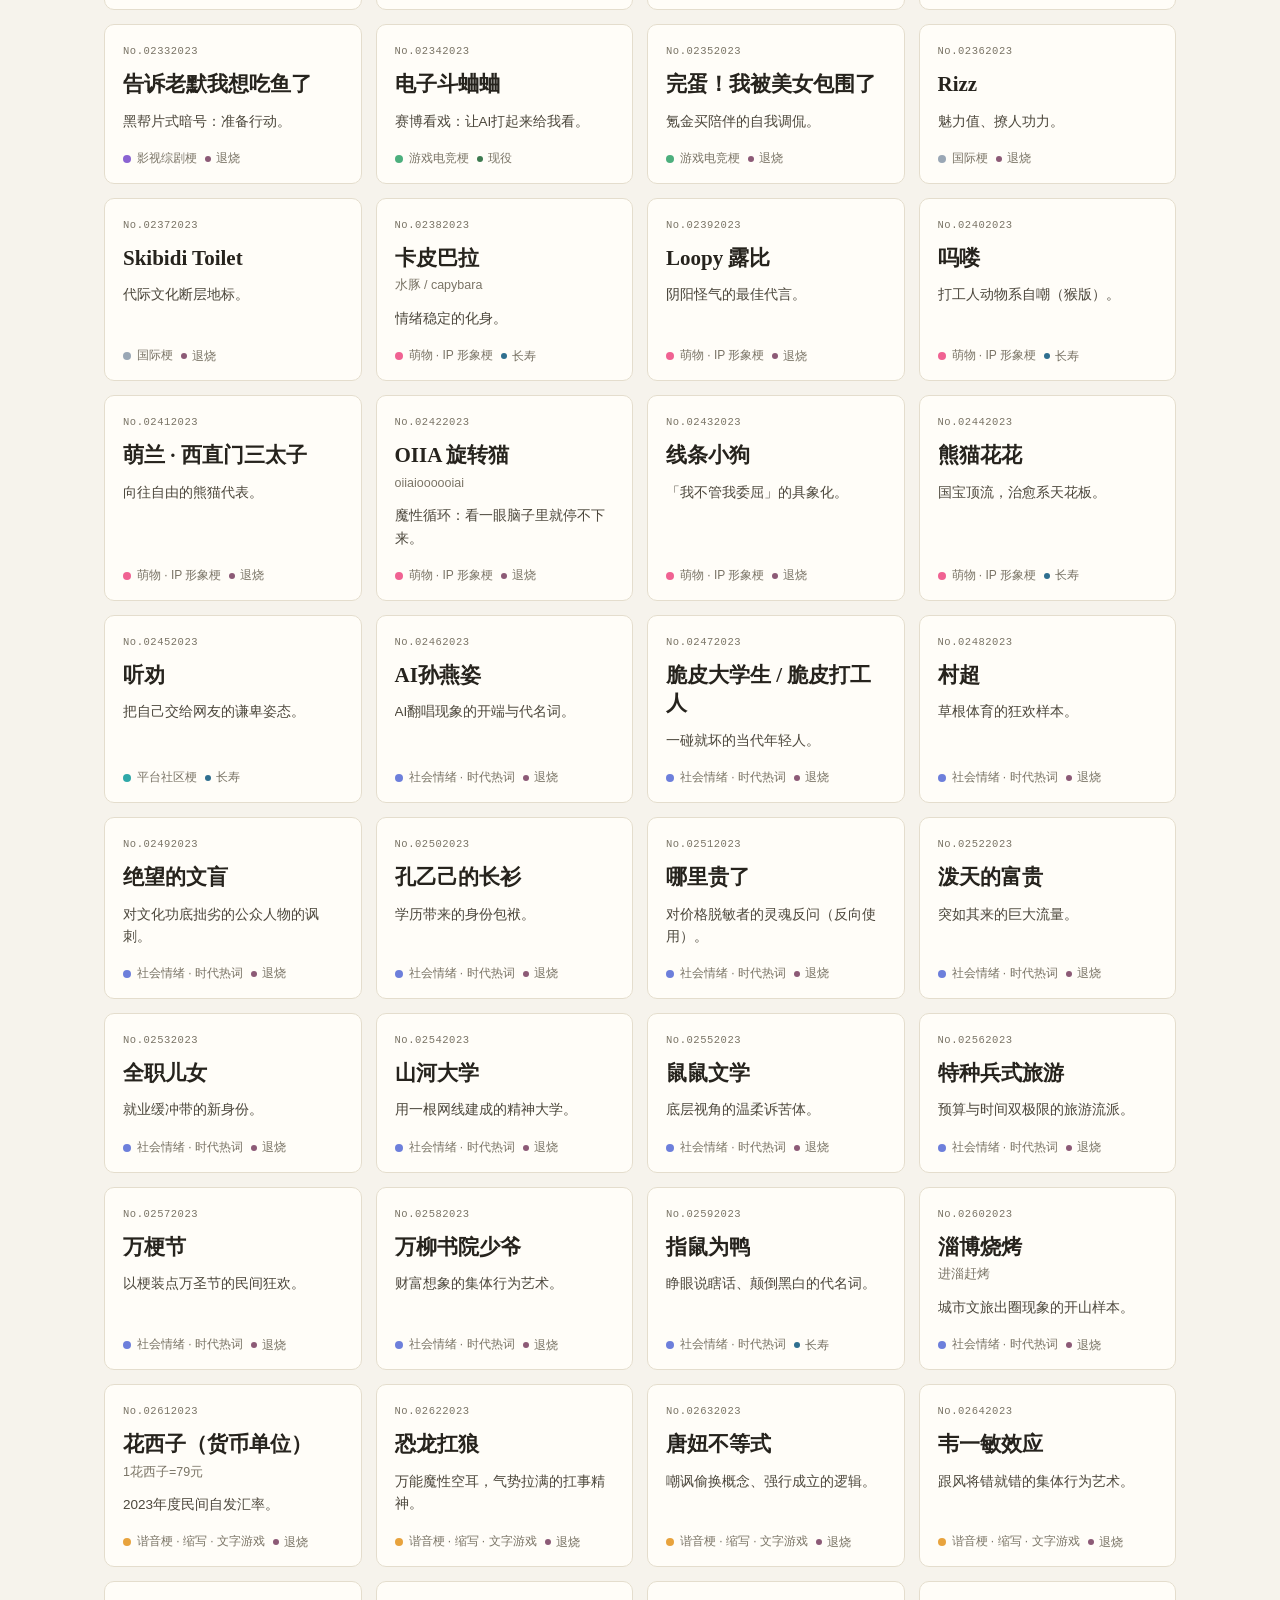
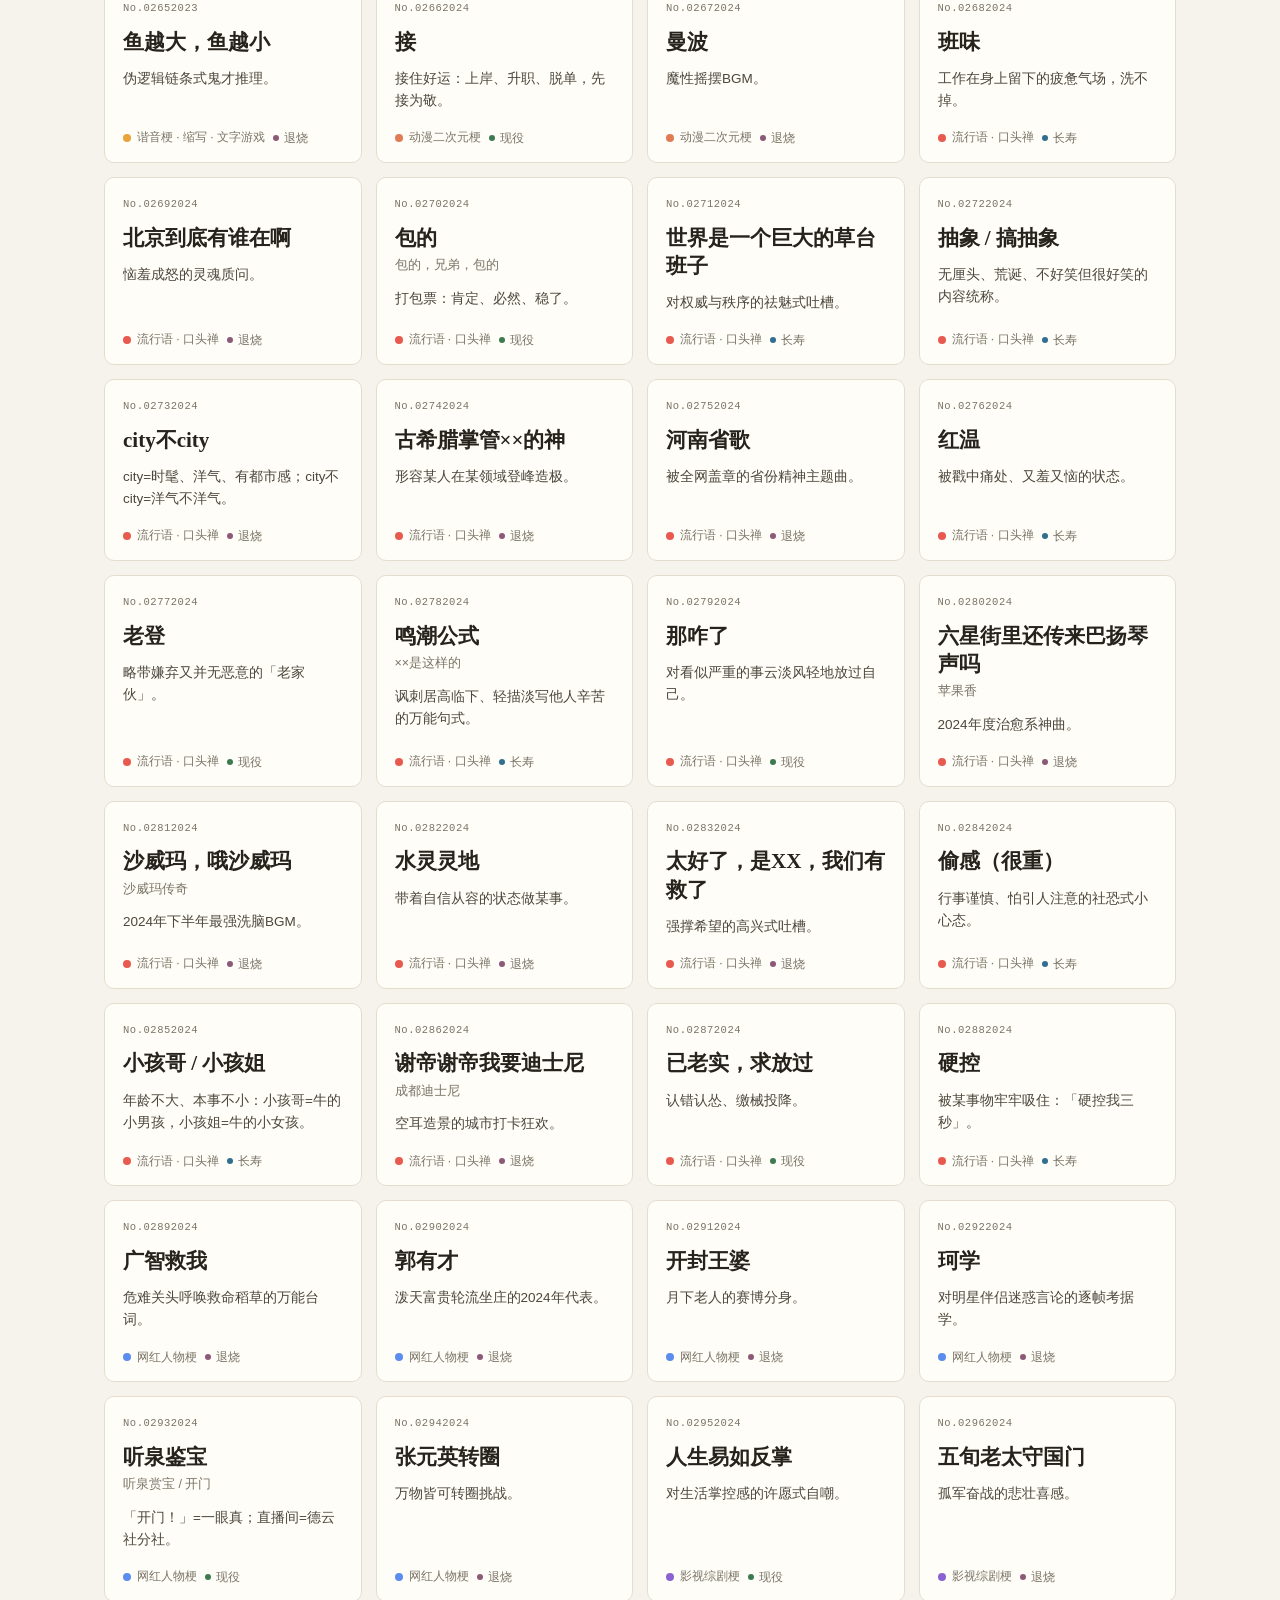
==== commit 2aa2d3f7: "收录10件：外卷侠/急急国王/人生易如反掌(考据攻坚) + 扎心了老铁/freestyle/官宣/C位/锦鲤/杠精/确认过眼神(年度流行语补全)" ====
--- a/index.html
+++ b/index.html
@@ -6,7 +6,7 @@
   <title>梗档案馆 · Meme Archive</title>
   <meta name="description" content="中文互联网梗的档案馆：在新梗淹没旧梗之前，把它们登记在册。224 件藏品 · 11 个展厅 · 1986–2026。">
   <link rel="icon" href="data:image/svg+xml;charset=utf-8,%3Csvg xmlns='http://www.w3.org/2000/svg' viewBox='0 0 64 64'%3E%3Crect width='64' height='64' rx='10' fill='%23b3402e'/%3E%3Ctext x='32' y='45' font-size='34' text-anchor='middle' fill='%23fff' font-family='serif'%3E%E6%A2%97%3C/text%3E%3C/svg%3E">
-  <link rel="stylesheet" href="style.css?v=20260905e">
+  <link rel="stylesheet" href="style.css?v=20260905f">
 </head>
 <body>
 
@@ -107,7 +107,7 @@
   </div>
 
   <noscript><p style="text-align:center;padding:40px">本档案馆需要启用 JavaScript 才能浏览。</p></noscript>
-  <script src="data.js?v=20260905e"></script>
-  <script src="app.js?v=20260905e"></script>
+  <script src="data.js?v=20260905f"></script>
+  <script src="app.js?v=20260905f"></script>
 </body>
 </html>
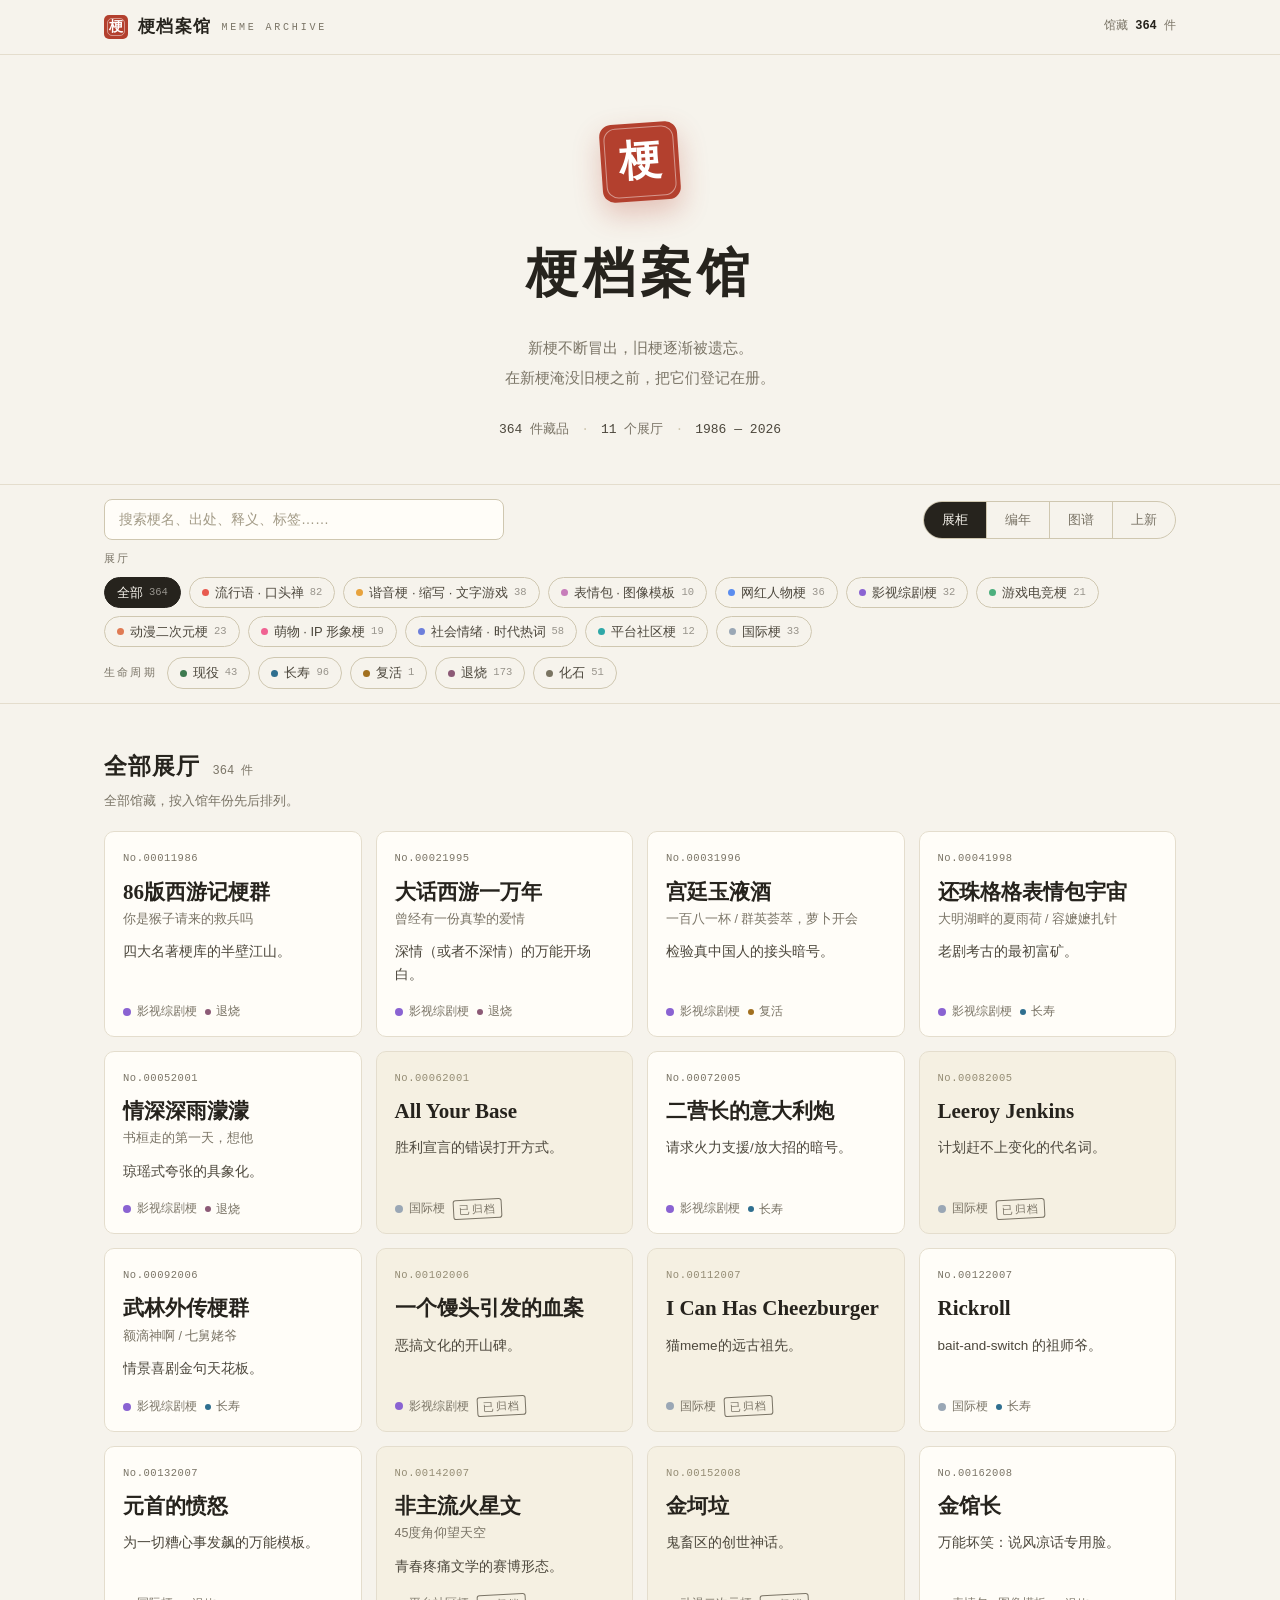
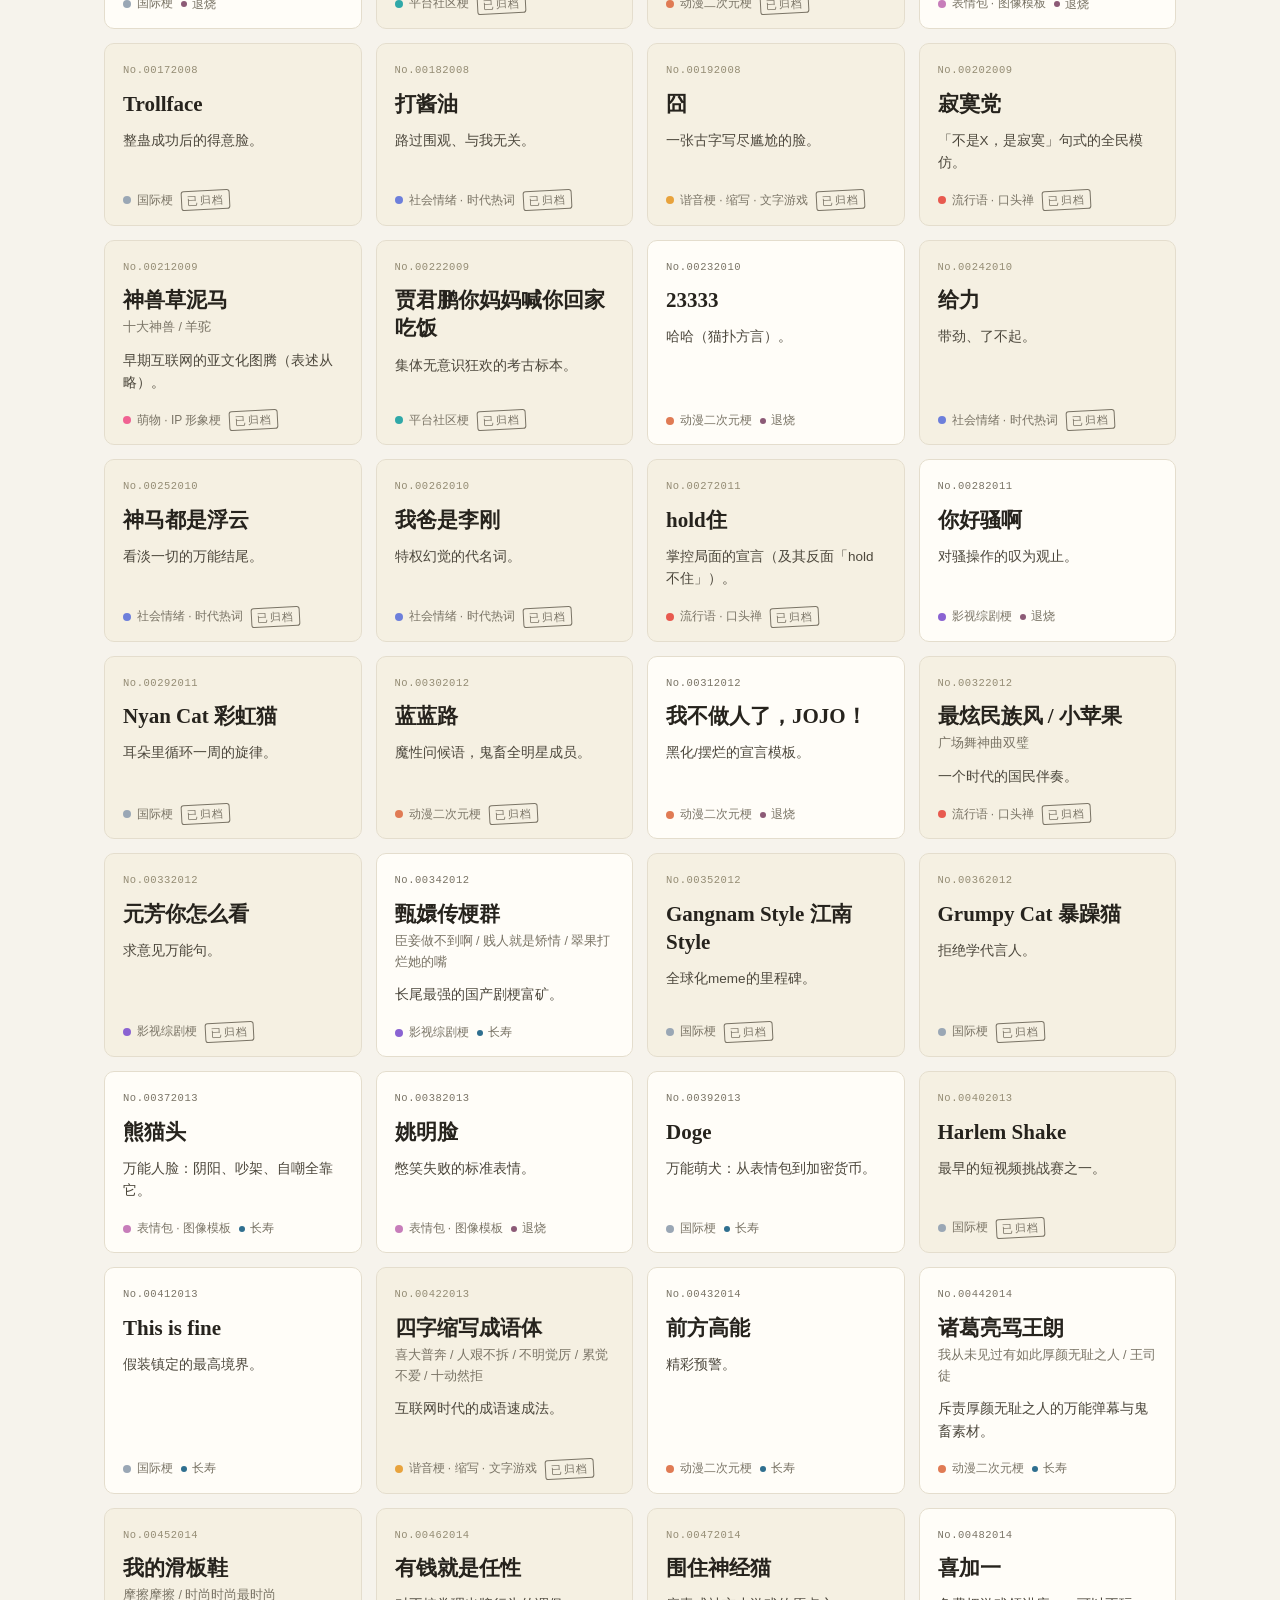
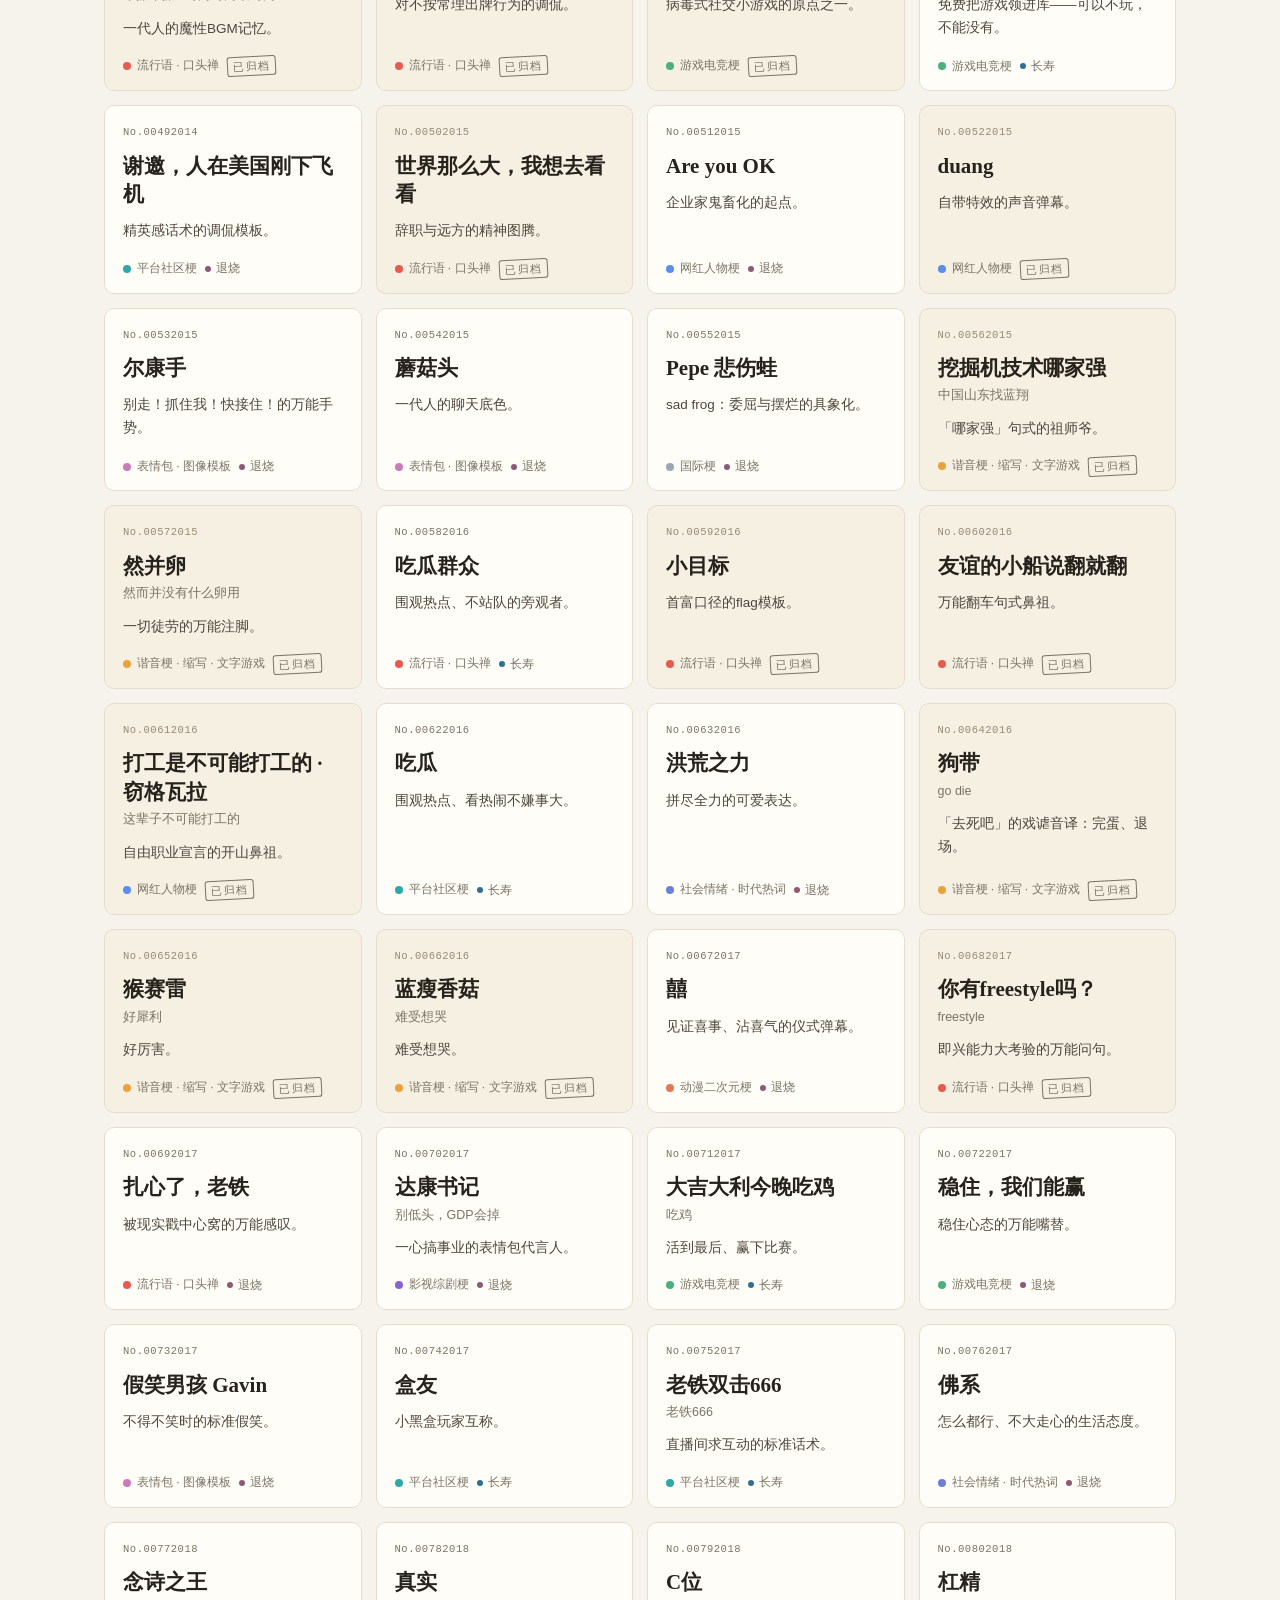
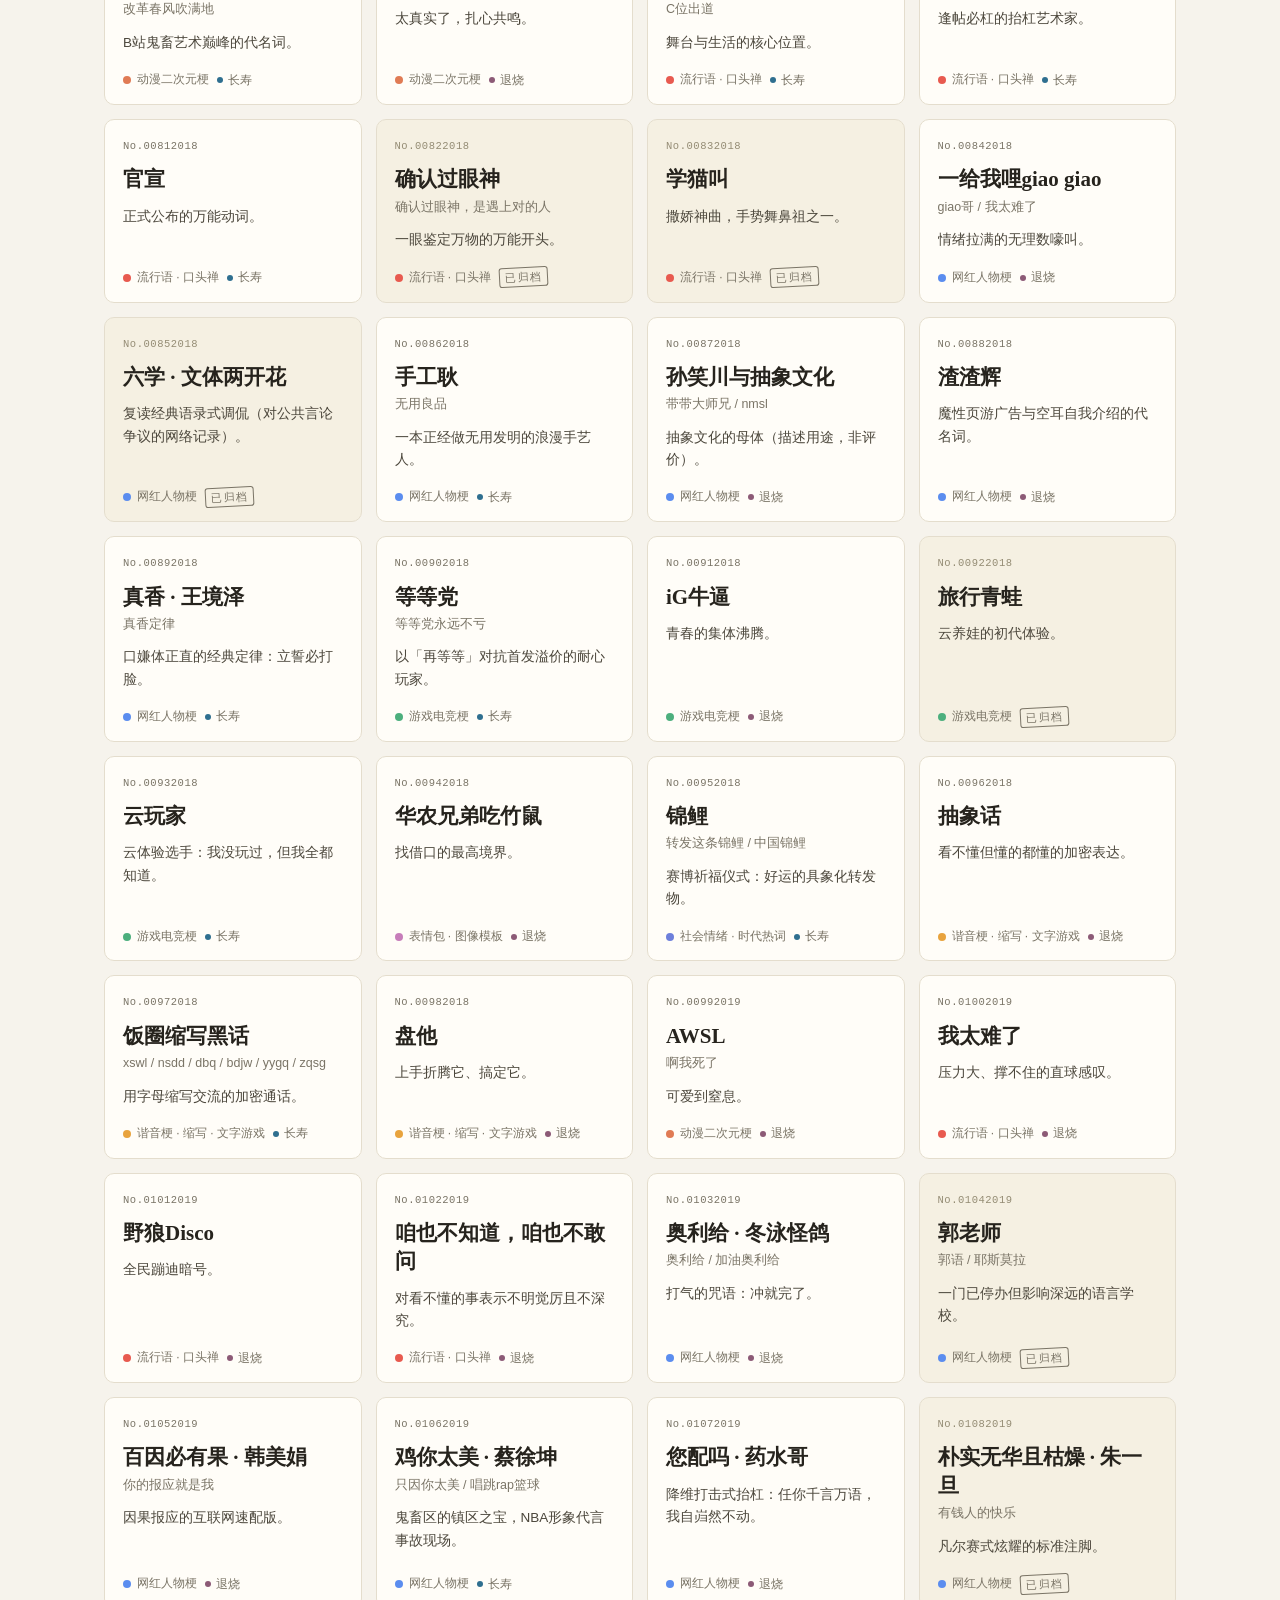
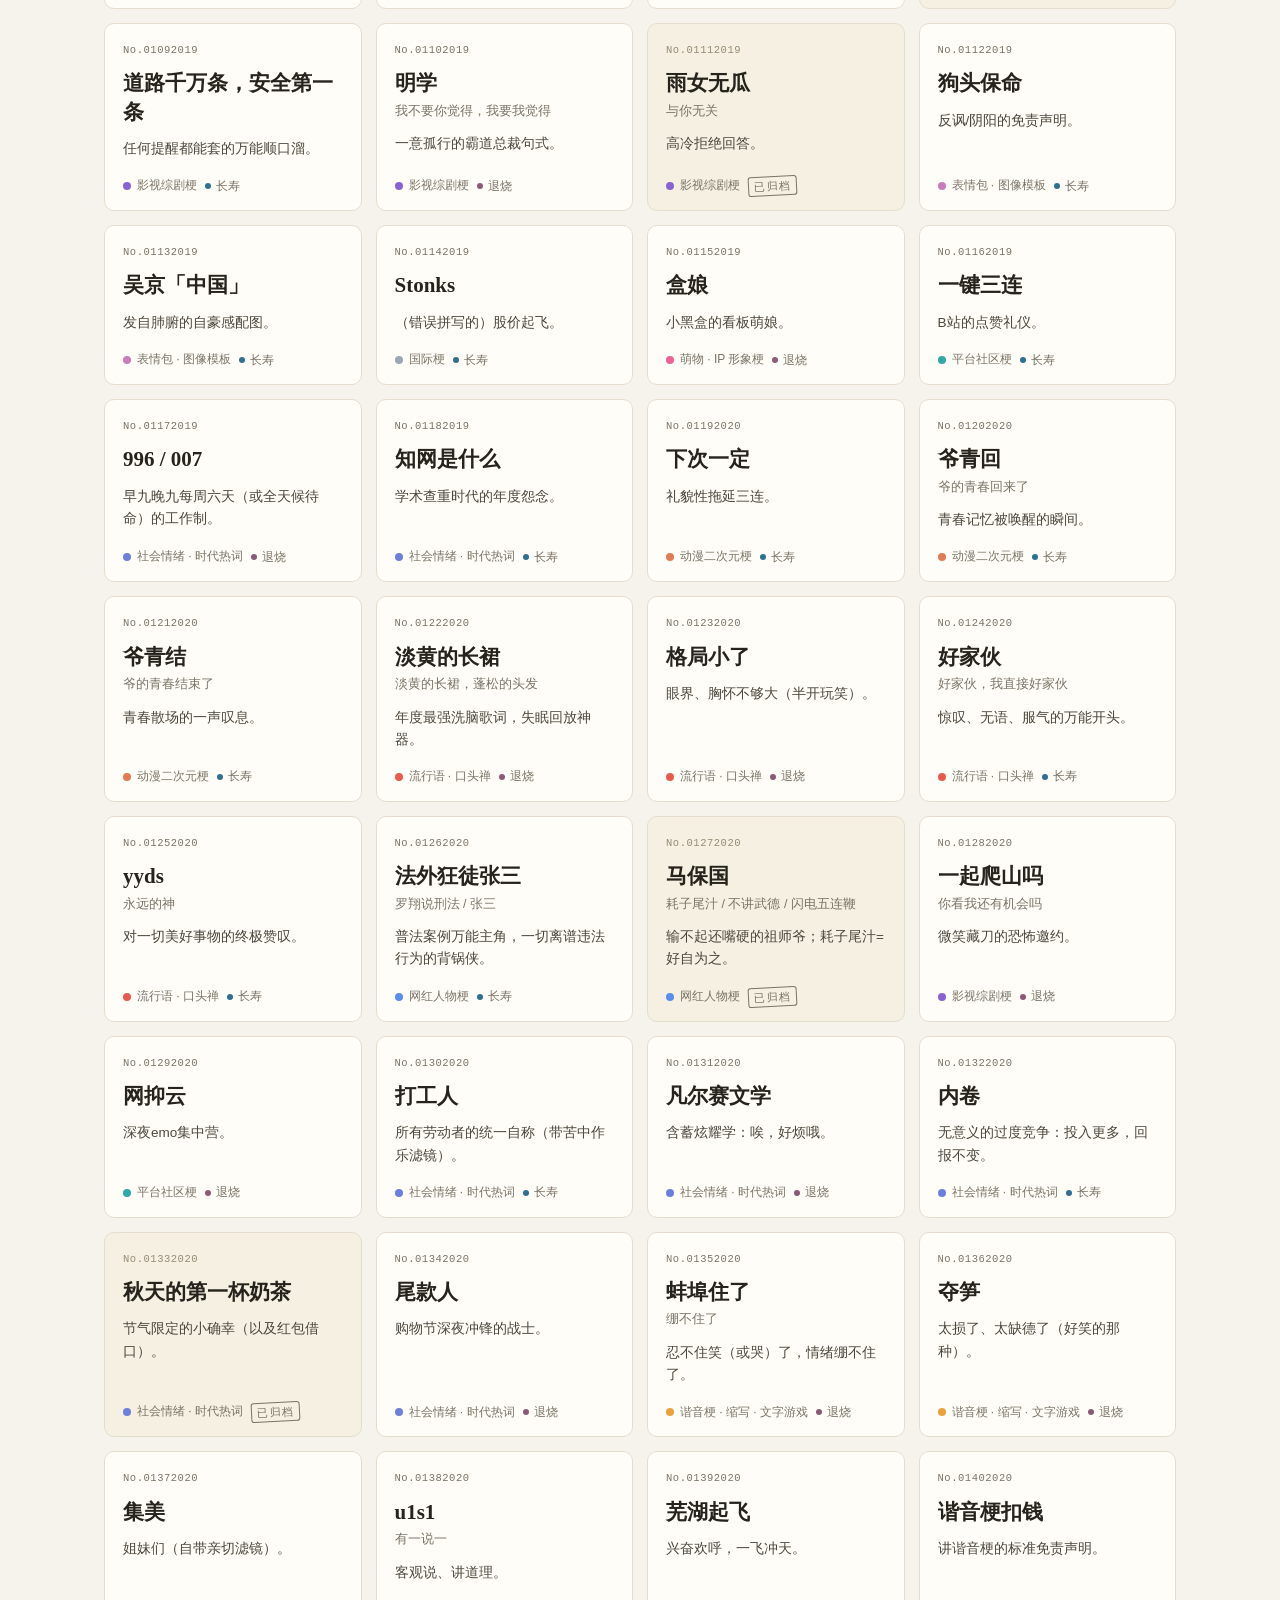
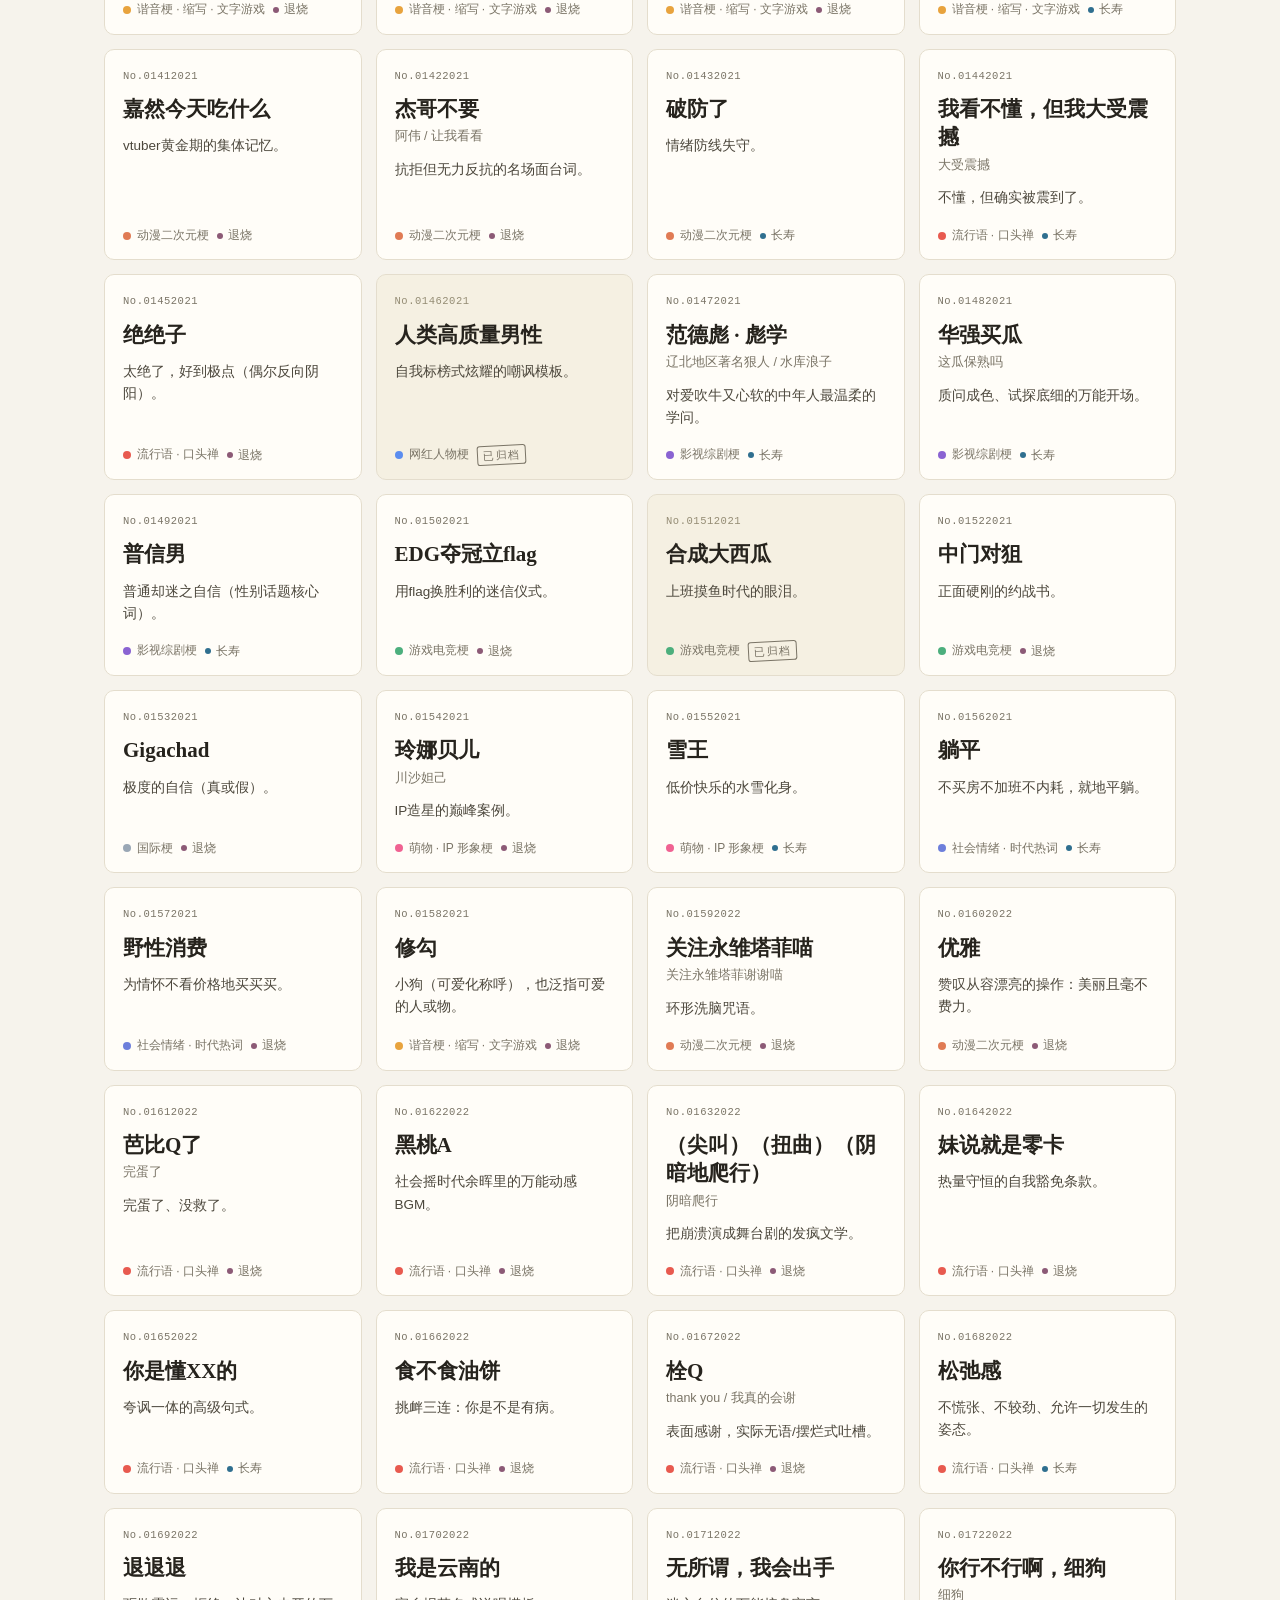
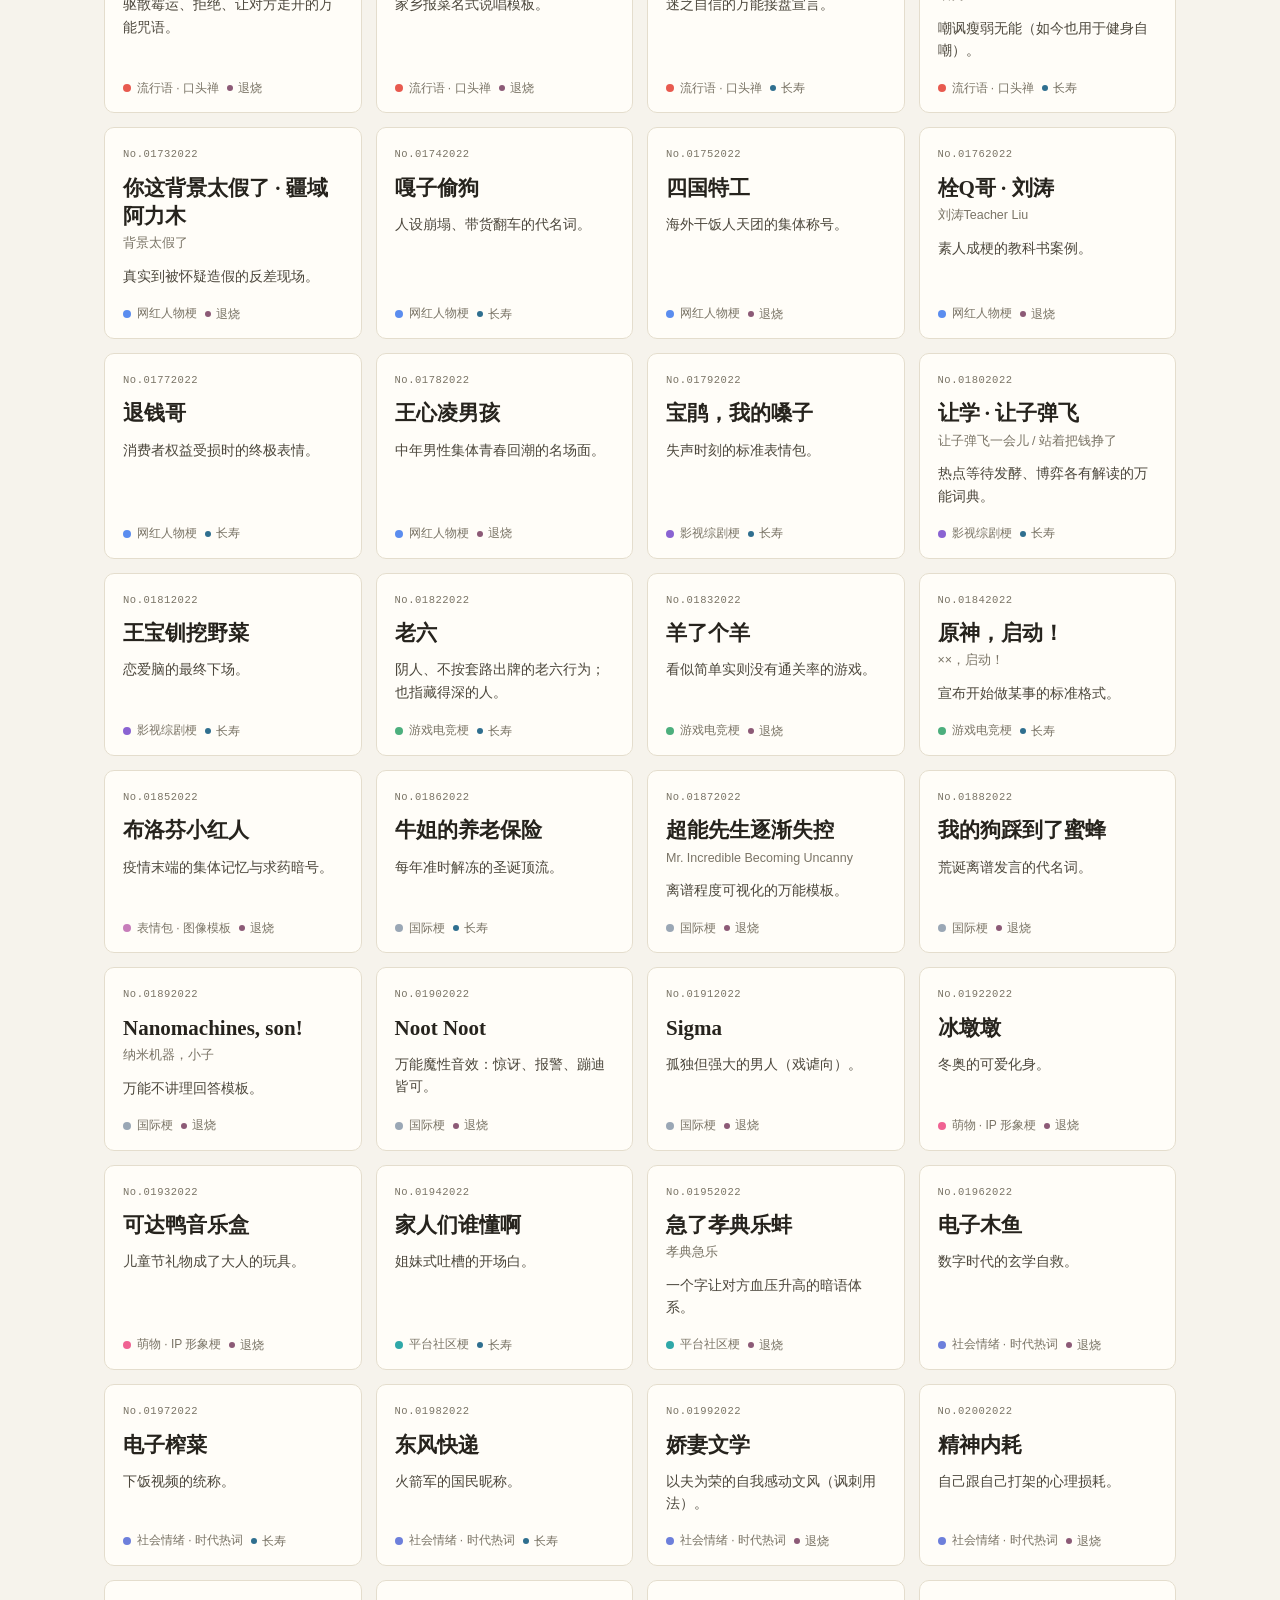
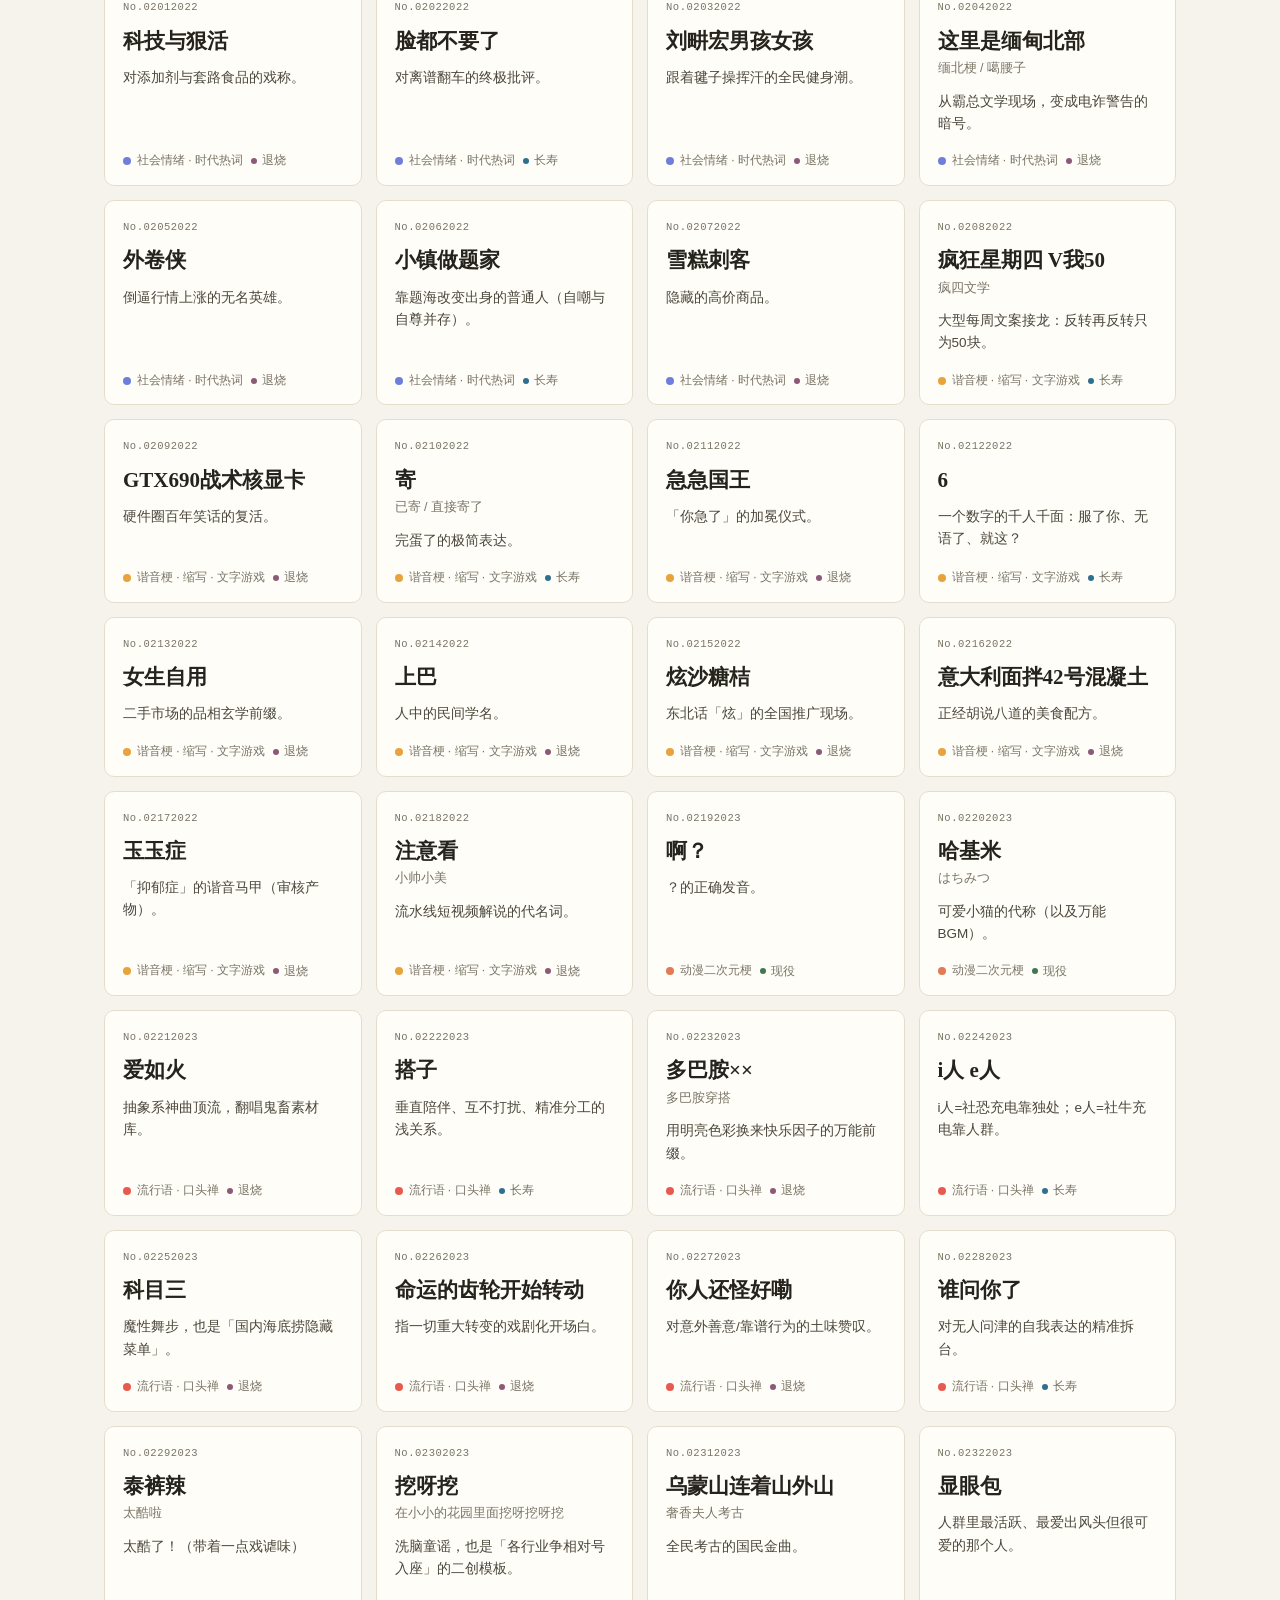
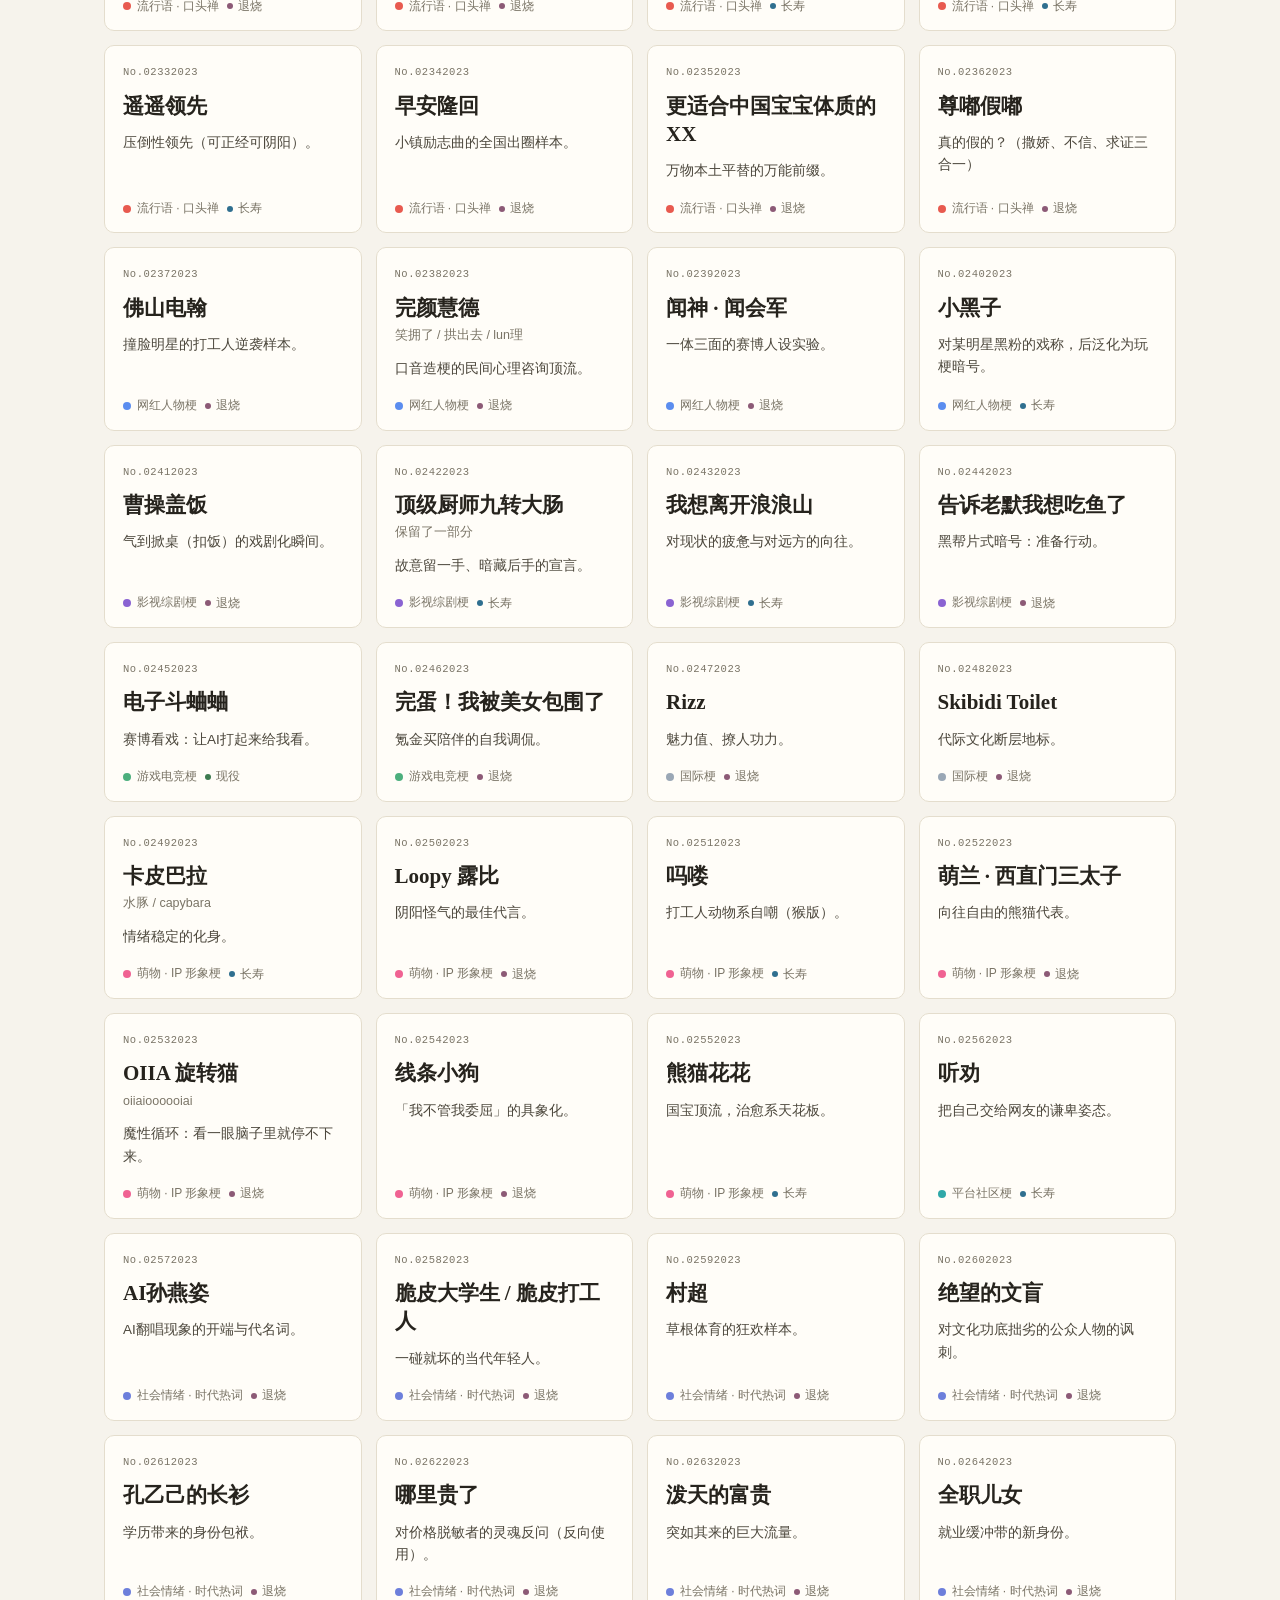
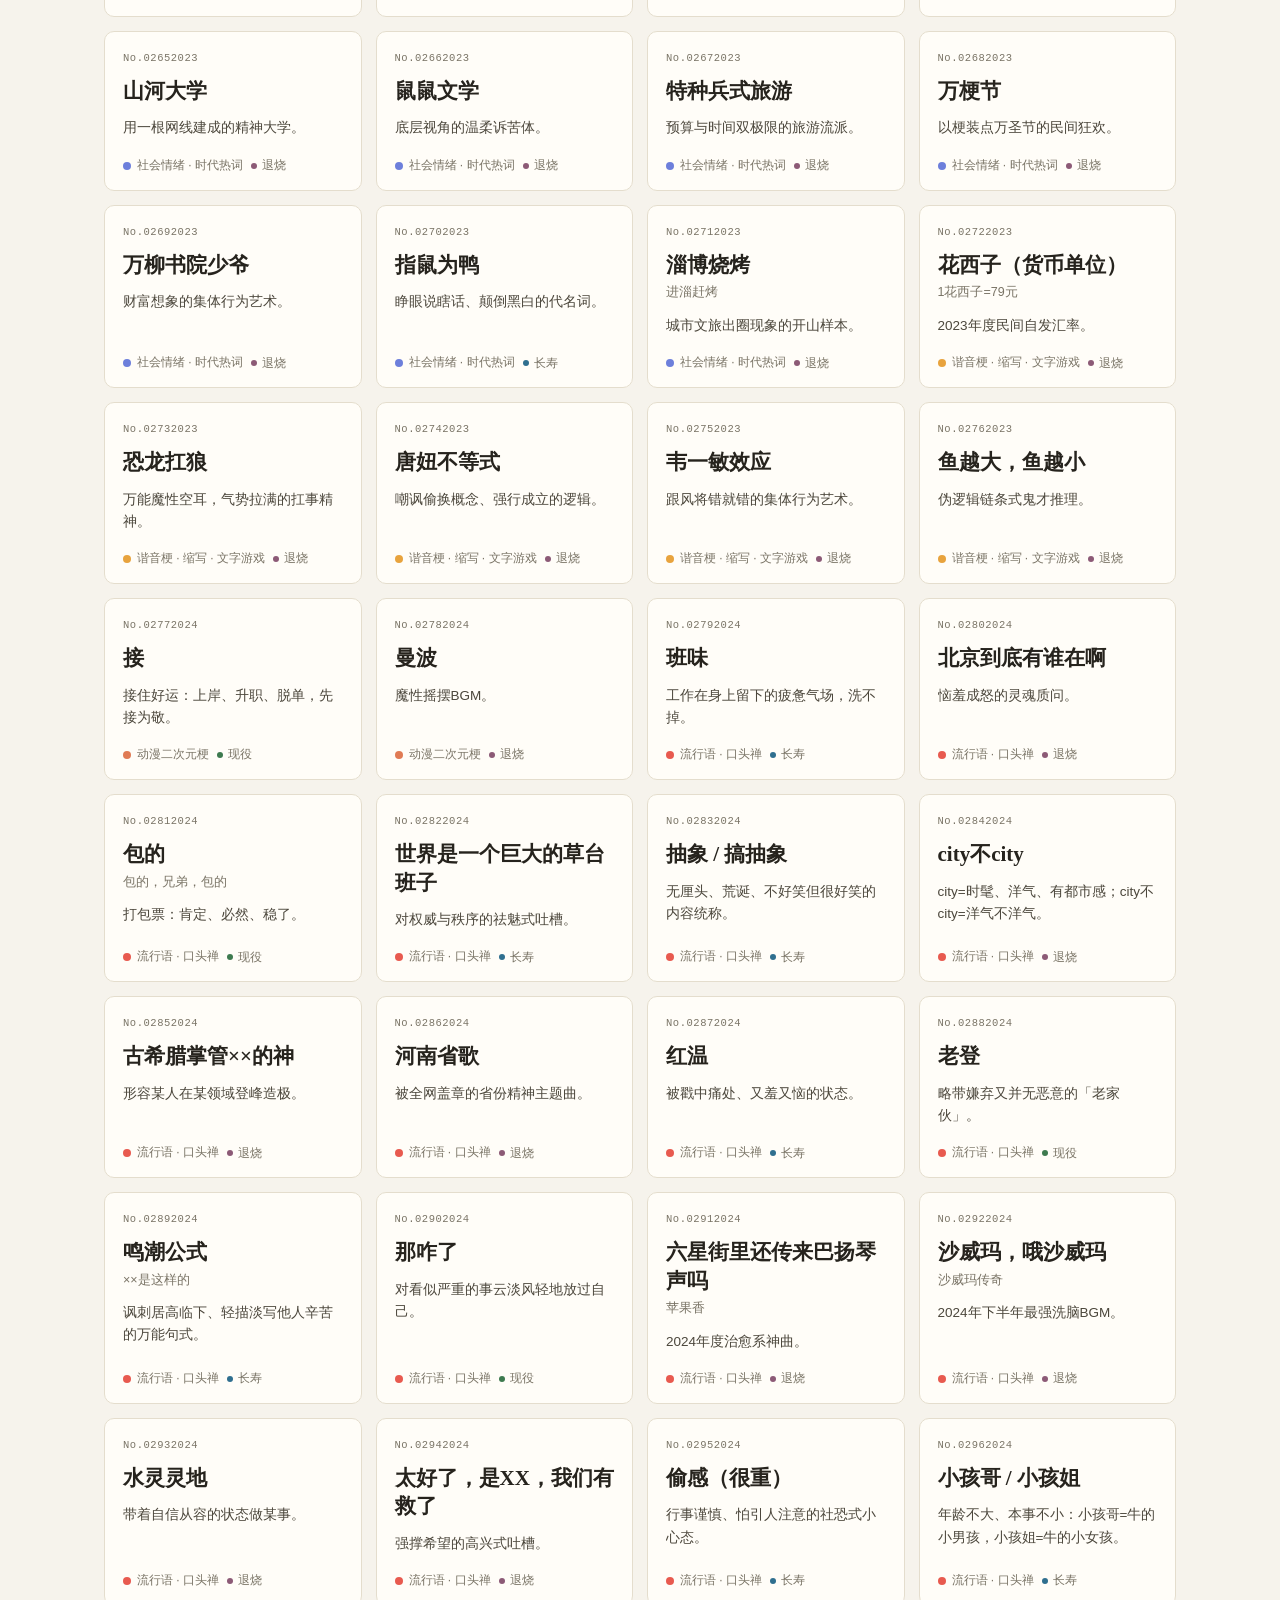
==== commit 510a5014: "收录12件：曹操盖饭/上巴/老叟戏顽童(考据攻坚) + 一个馒头/囧/hold住/世界那么大/有钱就是任性/小目标/狗带/友谊的小船/寂寞党(2006-2016年代补全)" ====
--- a/index.html
+++ b/index.html
@@ -6,7 +6,7 @@
   <title>梗档案馆 · Meme Archive</title>
   <meta name="description" content="中文互联网梗的档案馆：在新梗淹没旧梗之前，把它们登记在册。224 件藏品 · 11 个展厅 · 1986–2026。">
   <link rel="icon" href="data:image/svg+xml;charset=utf-8,%3Csvg xmlns='http://www.w3.org/2000/svg' viewBox='0 0 64 64'%3E%3Crect width='64' height='64' rx='10' fill='%23b3402e'/%3E%3Ctext x='32' y='45' font-size='34' text-anchor='middle' fill='%23fff' font-family='serif'%3E%E6%A2%97%3C/text%3E%3C/svg%3E">
-  <link rel="stylesheet" href="style.css?v=20260905f">
+  <link rel="stylesheet" href="style.css?v=20260906a">
 </head>
 <body>
 
@@ -107,7 +107,7 @@
   </div>
 
   <noscript><p style="text-align:center;padding:40px">本档案馆需要启用 JavaScript 才能浏览。</p></noscript>
-  <script src="data.js?v=20260905f"></script>
-  <script src="app.js?v=20260905f"></script>
+  <script src="data.js?v=20260906a"></script>
+  <script src="app.js?v=20260906a"></script>
 </body>
 </html>
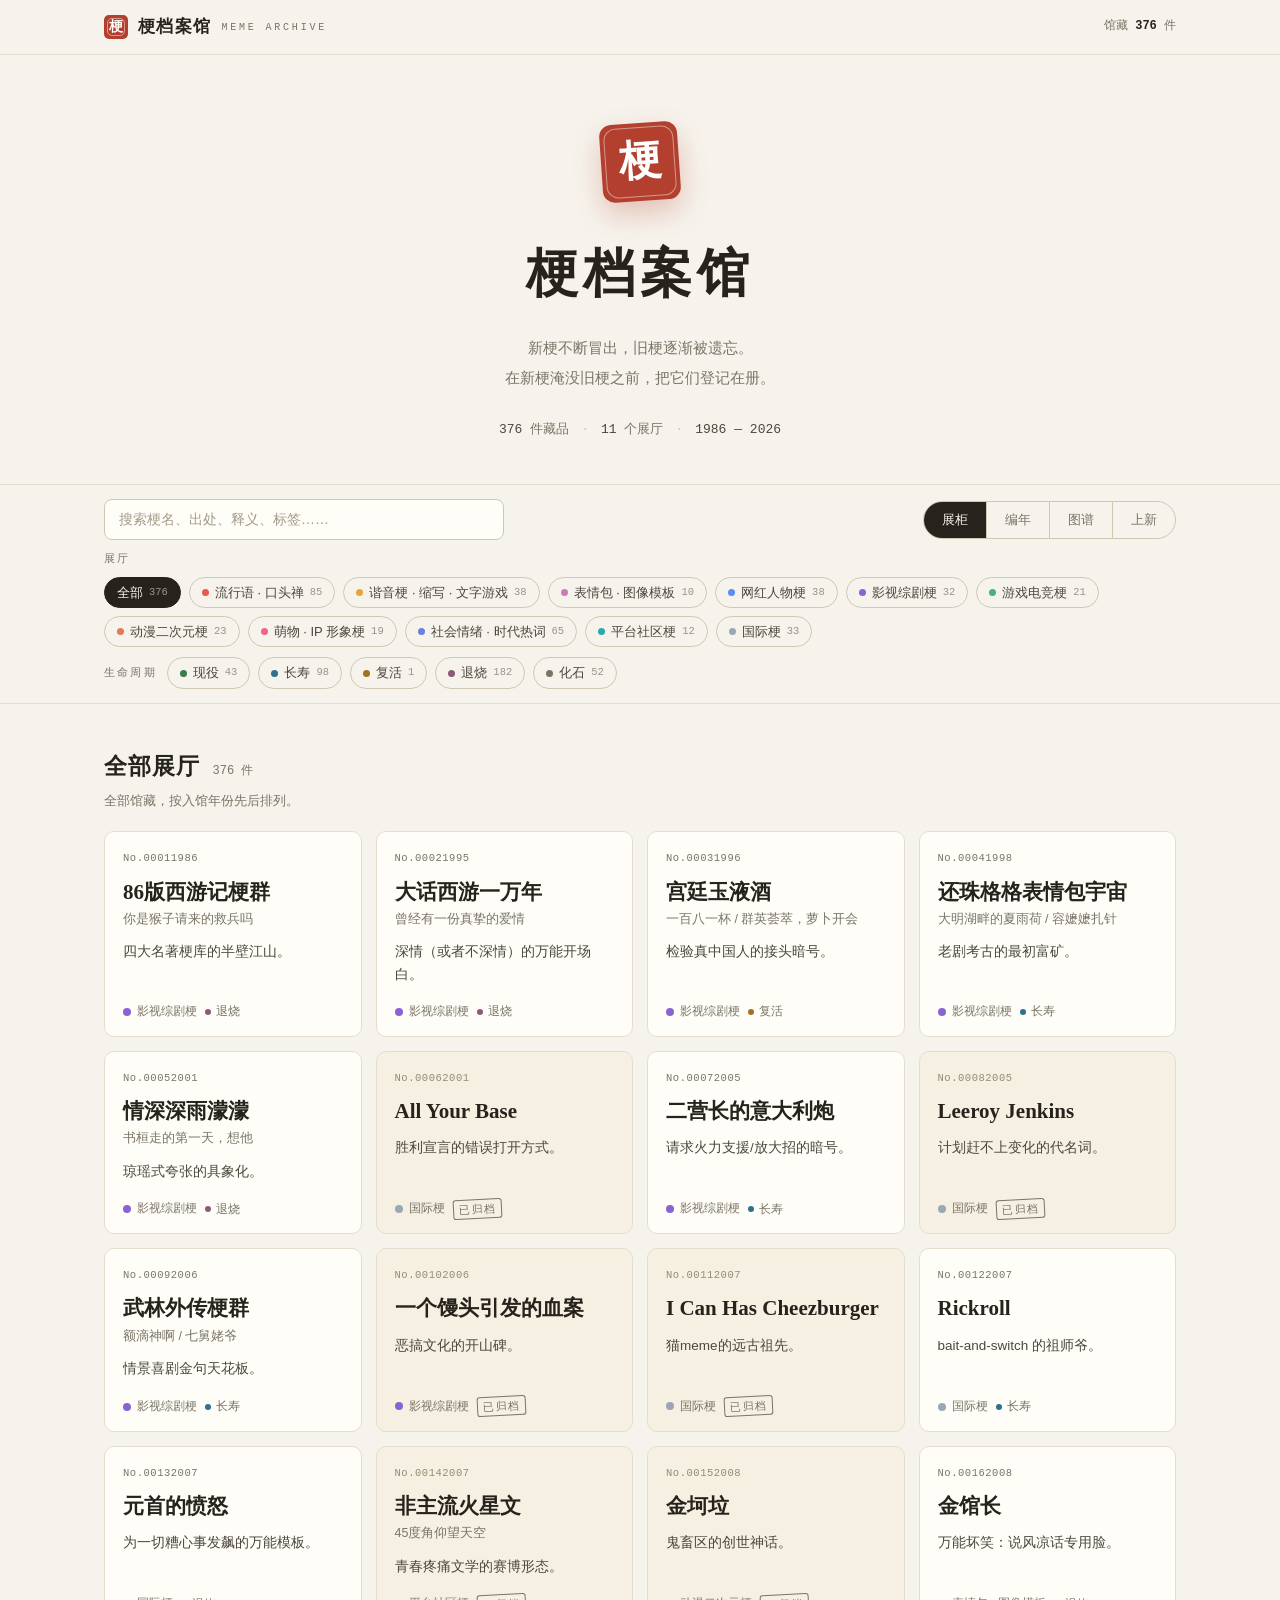
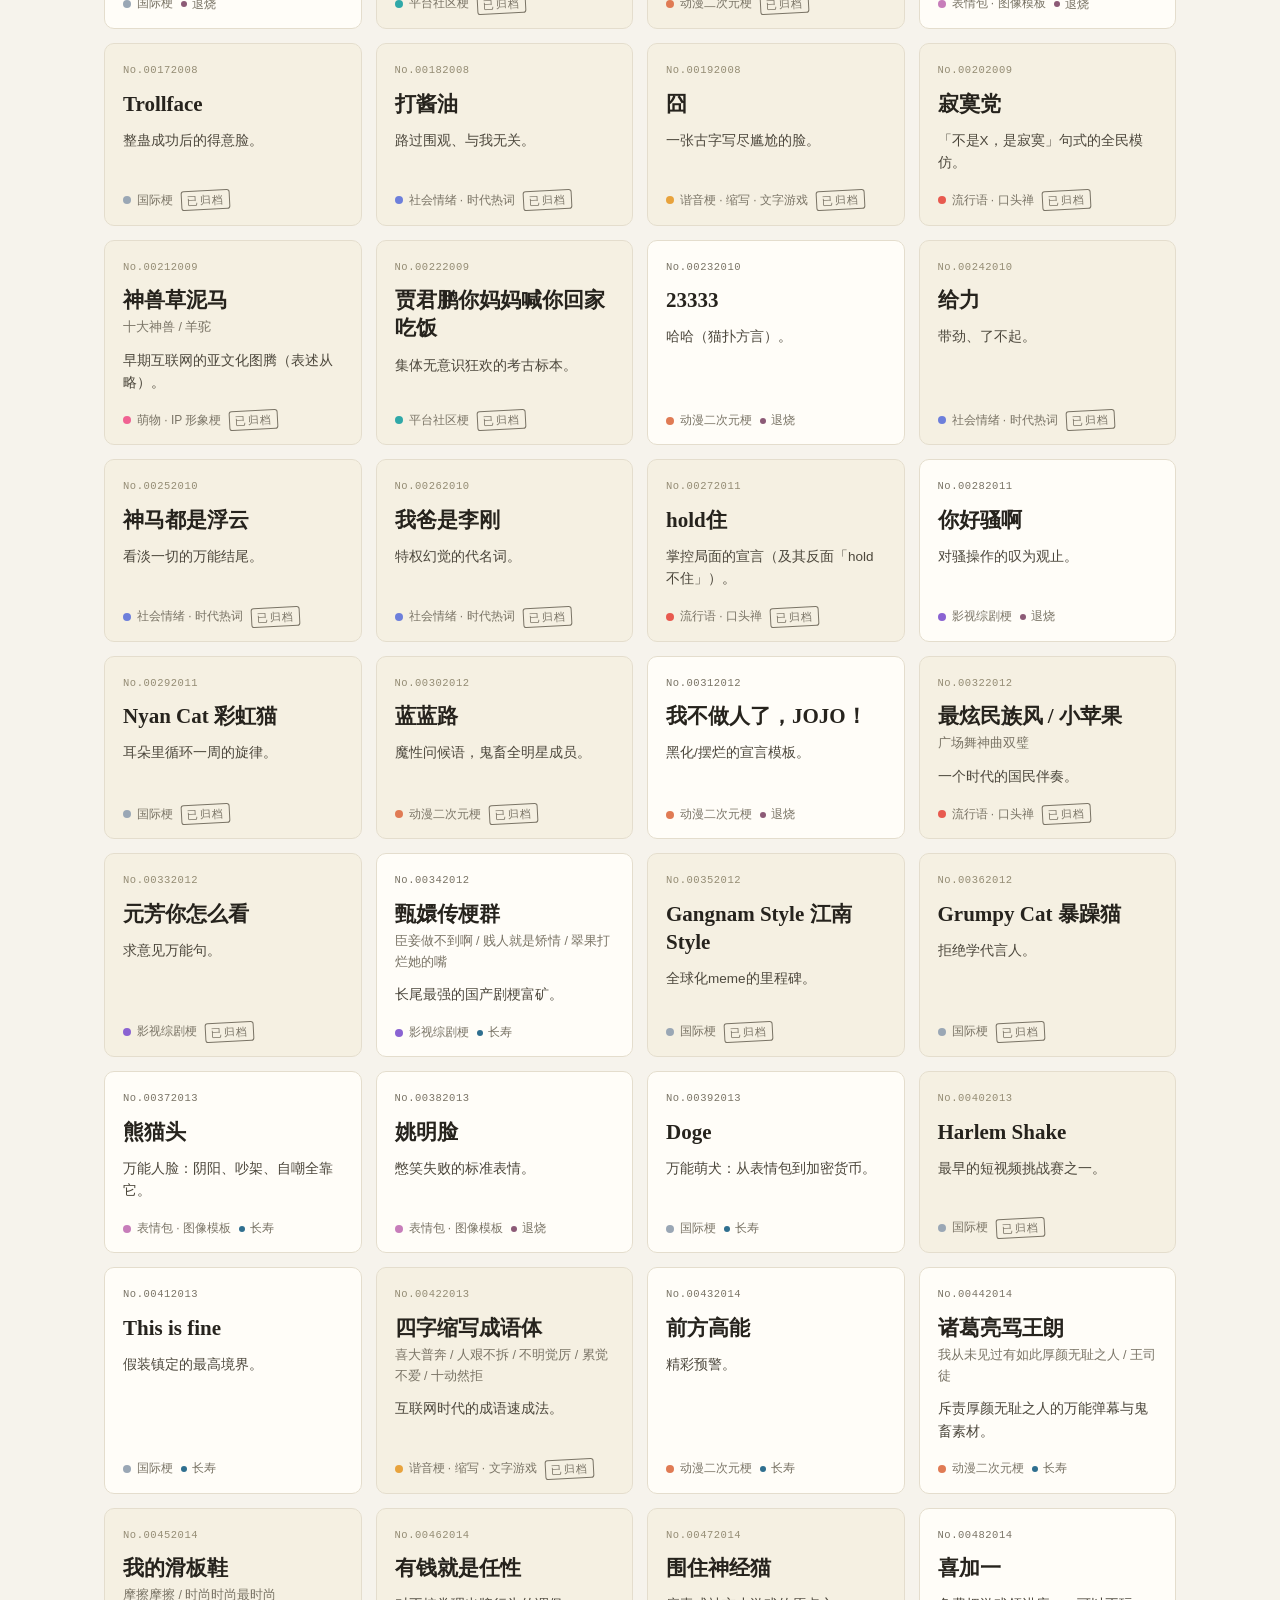
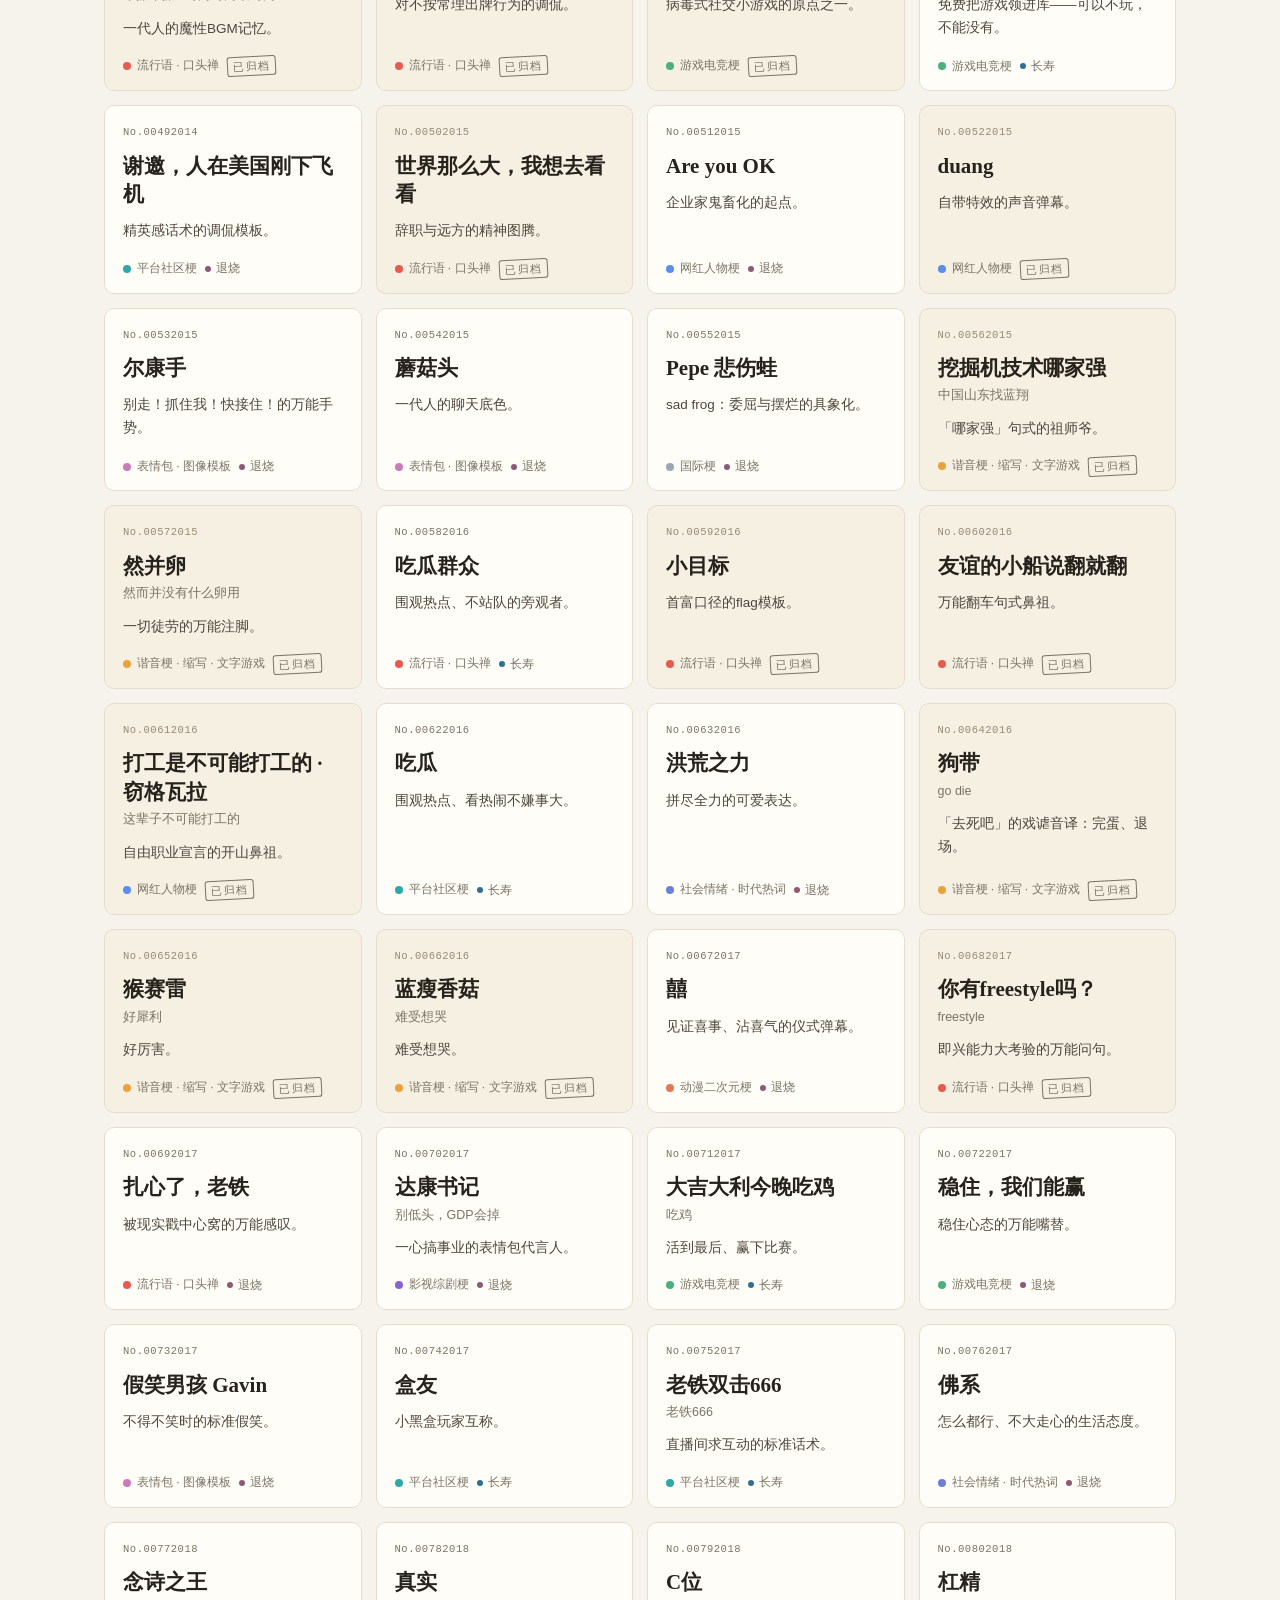
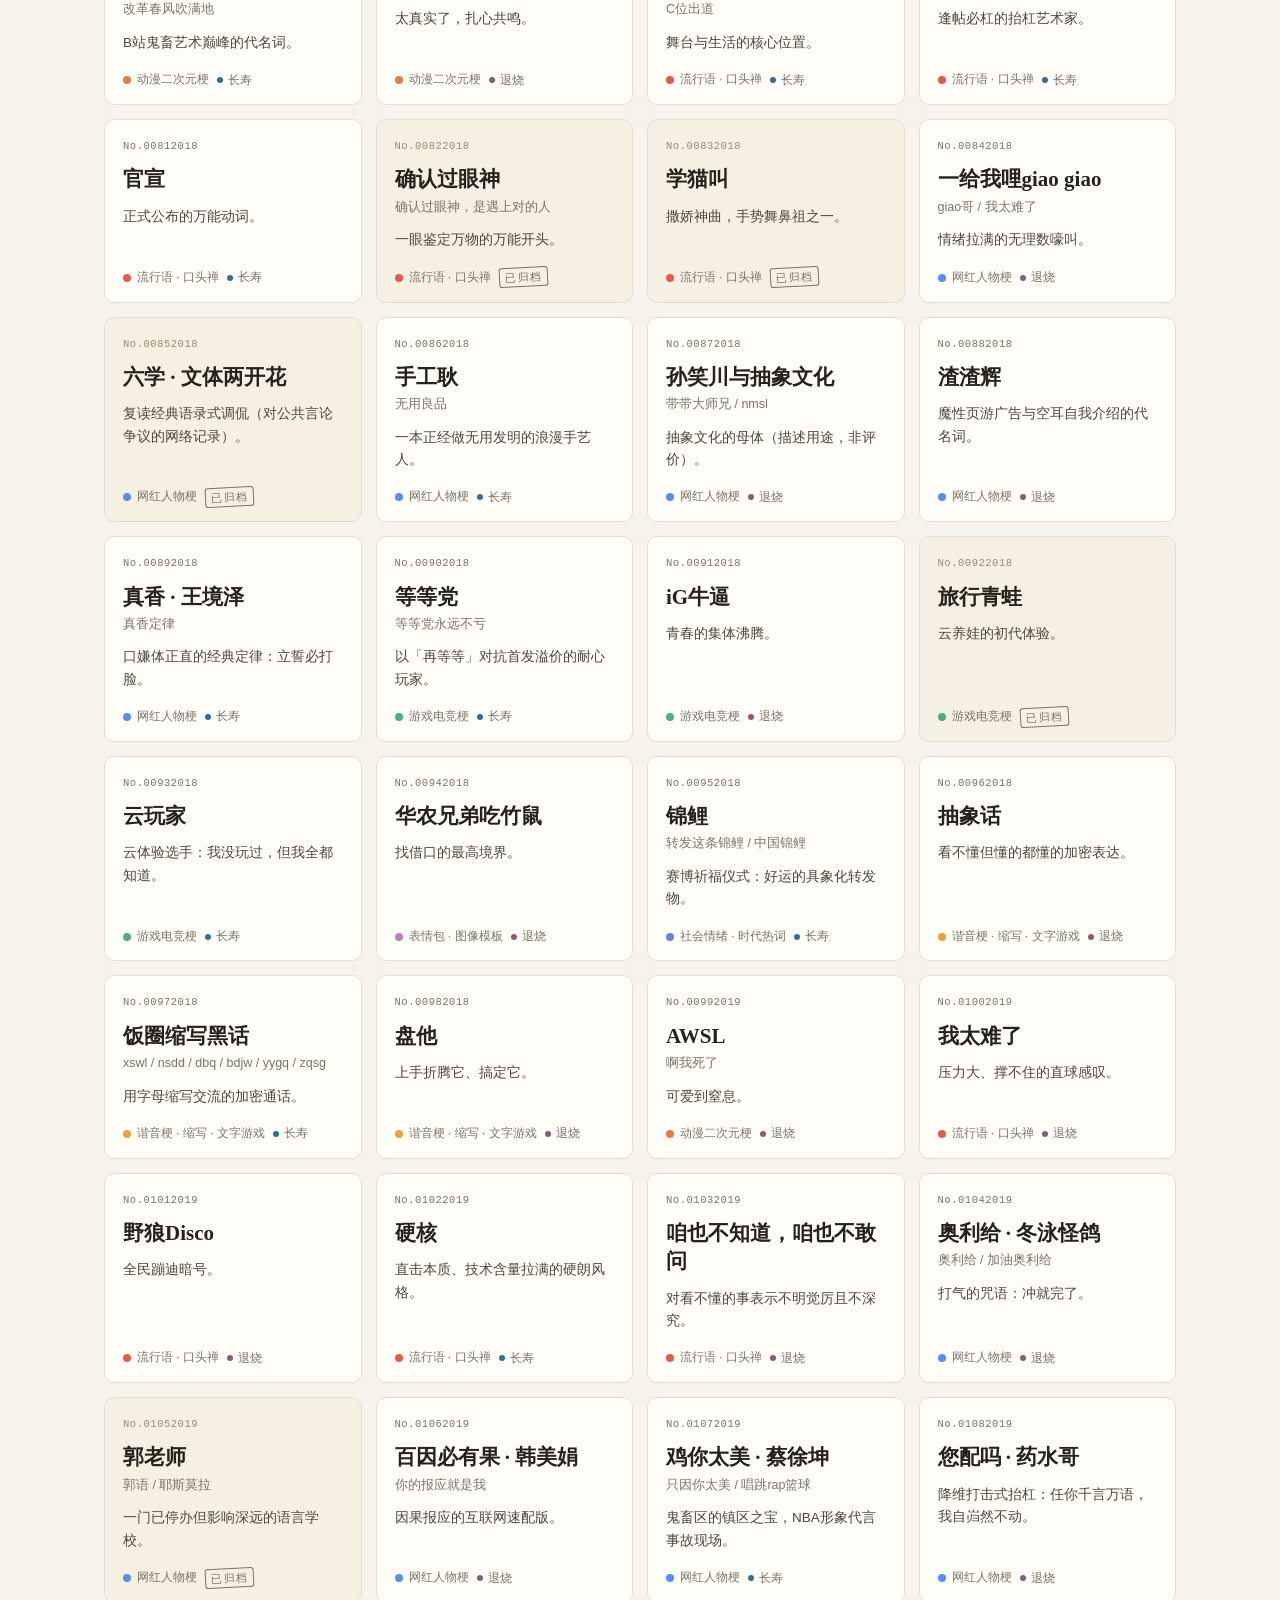
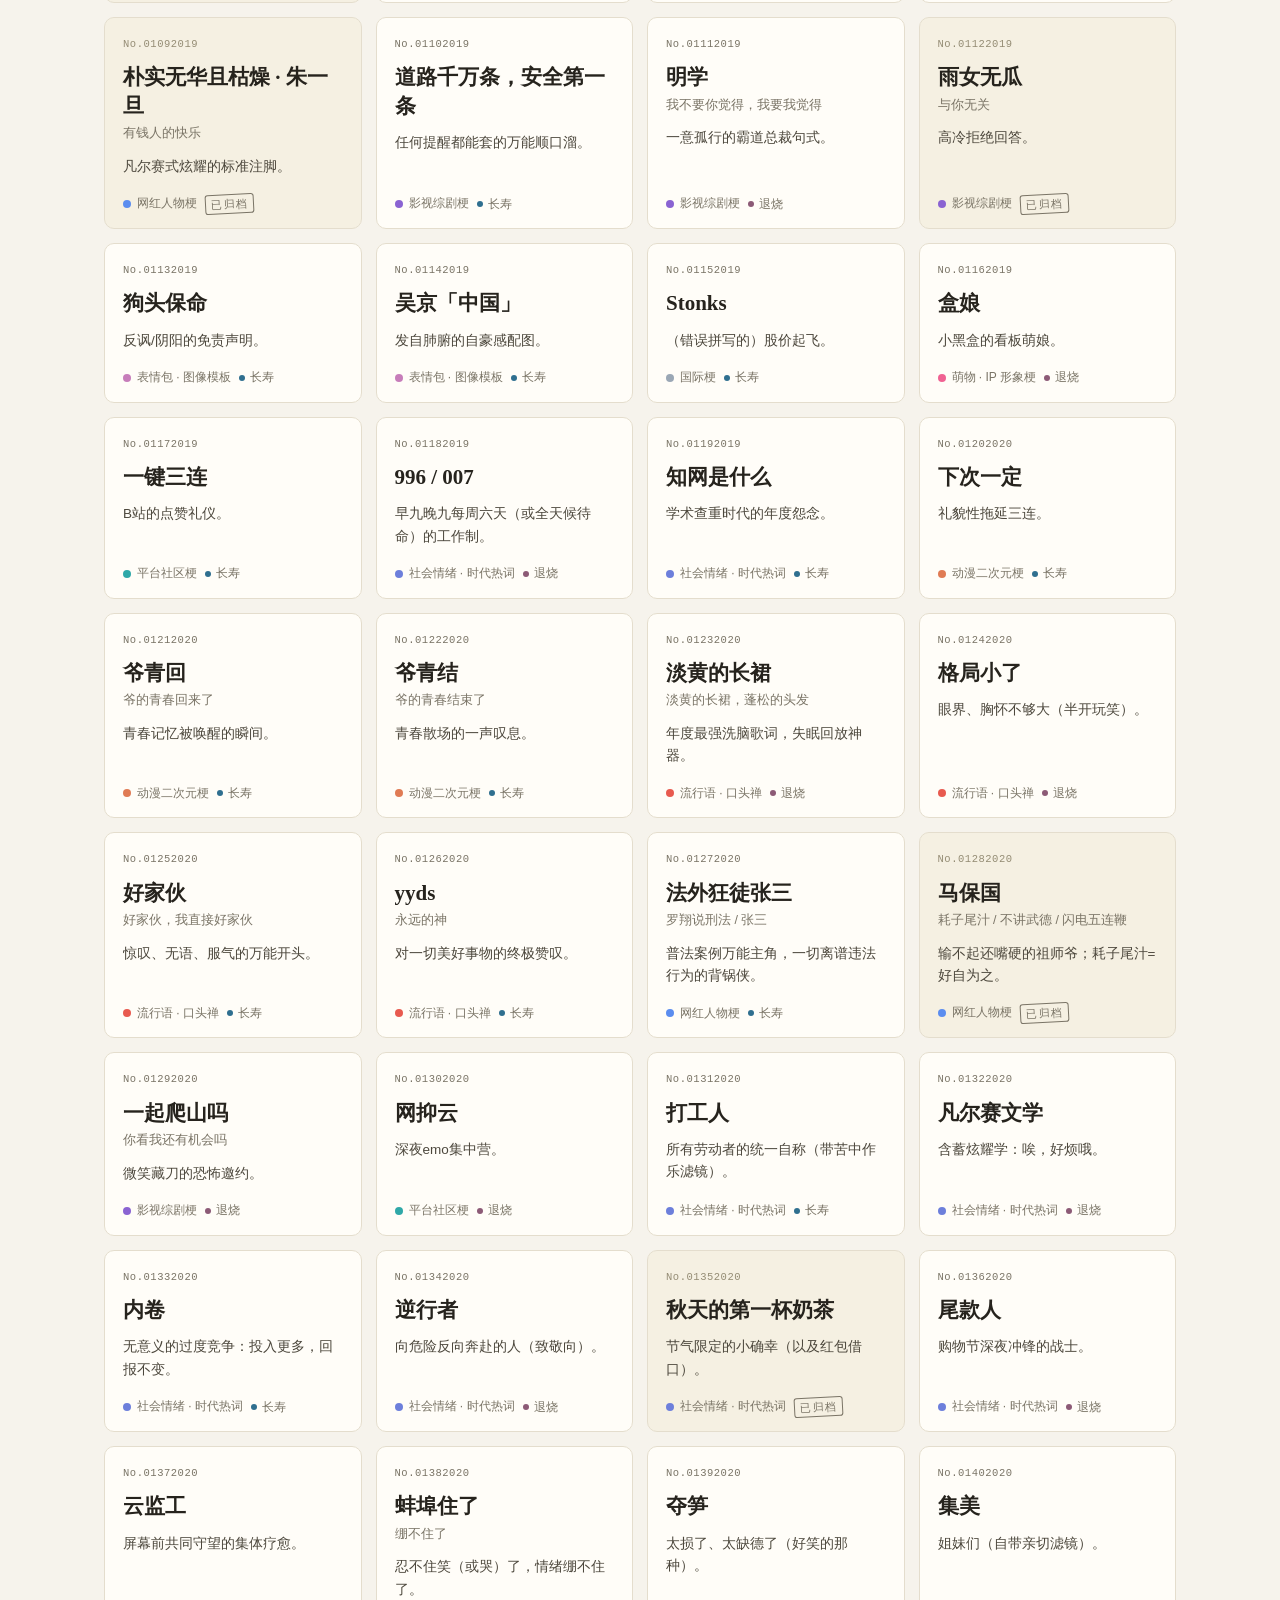
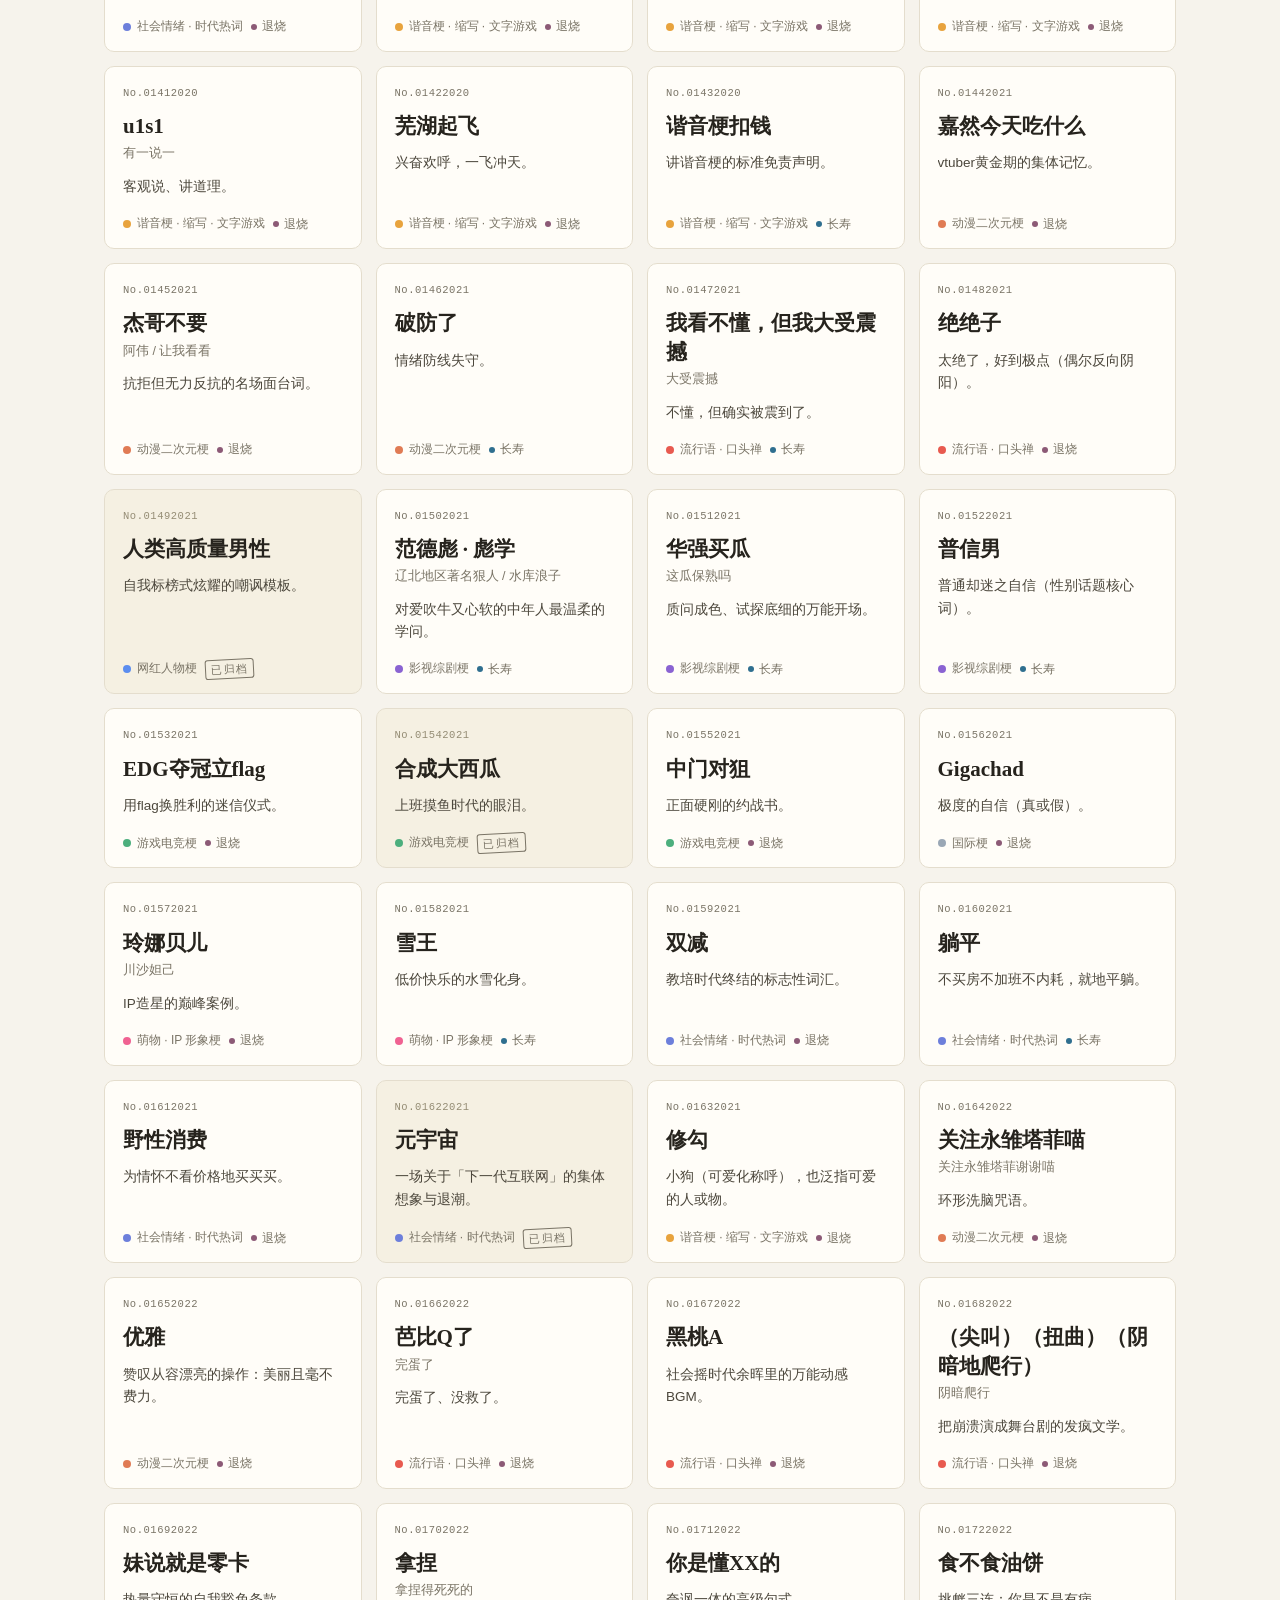
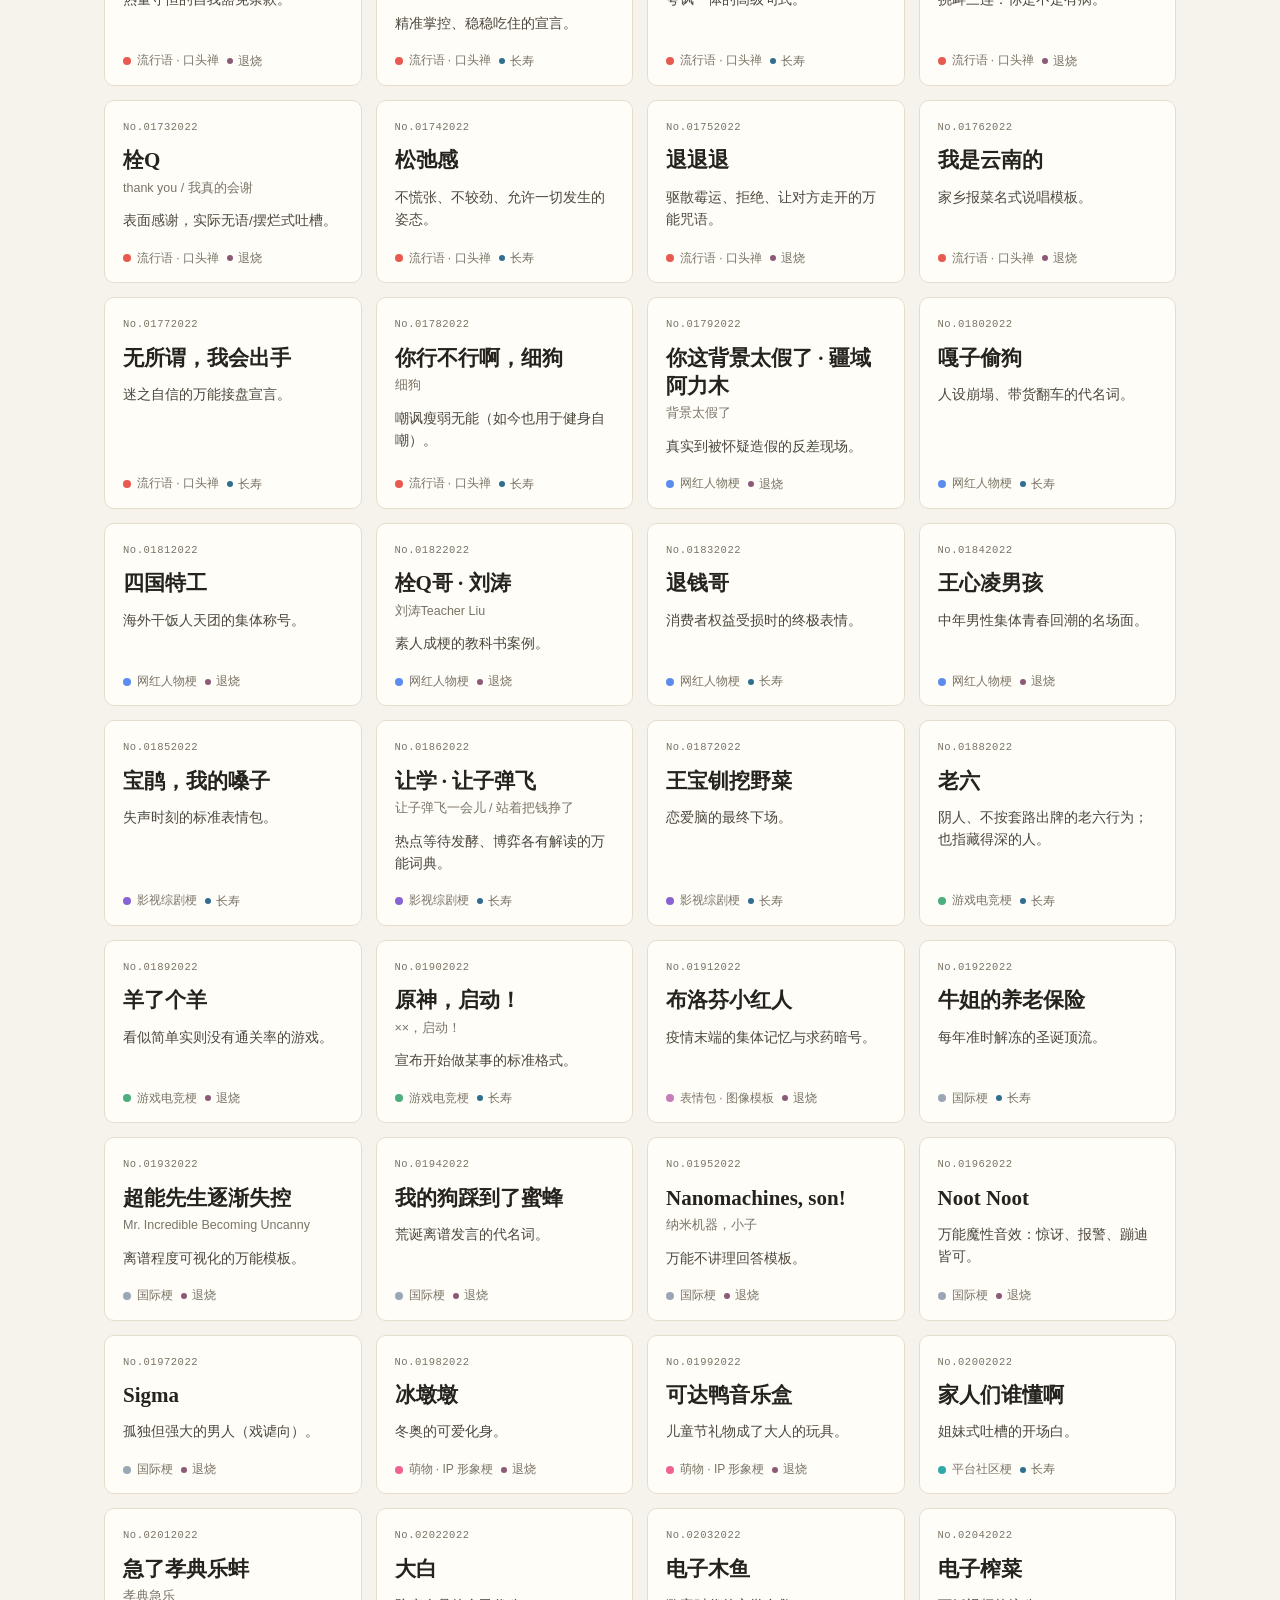
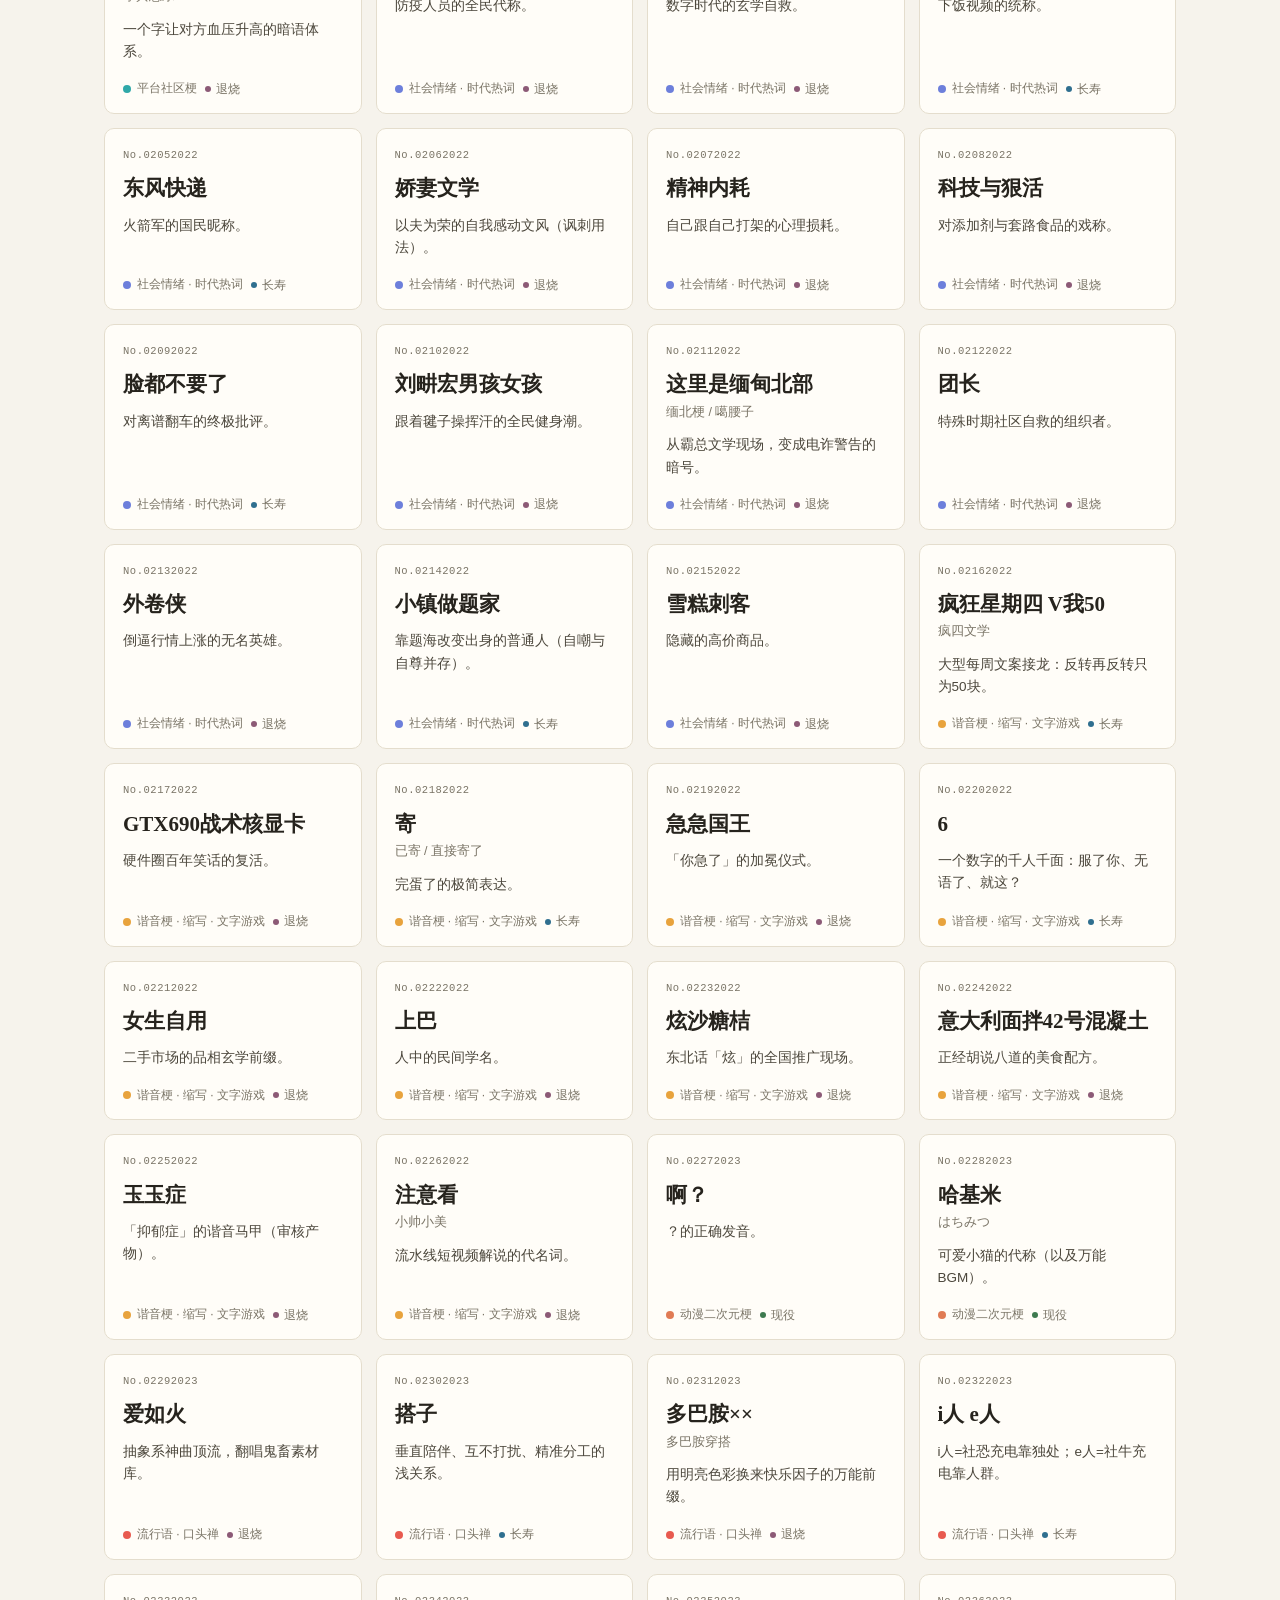
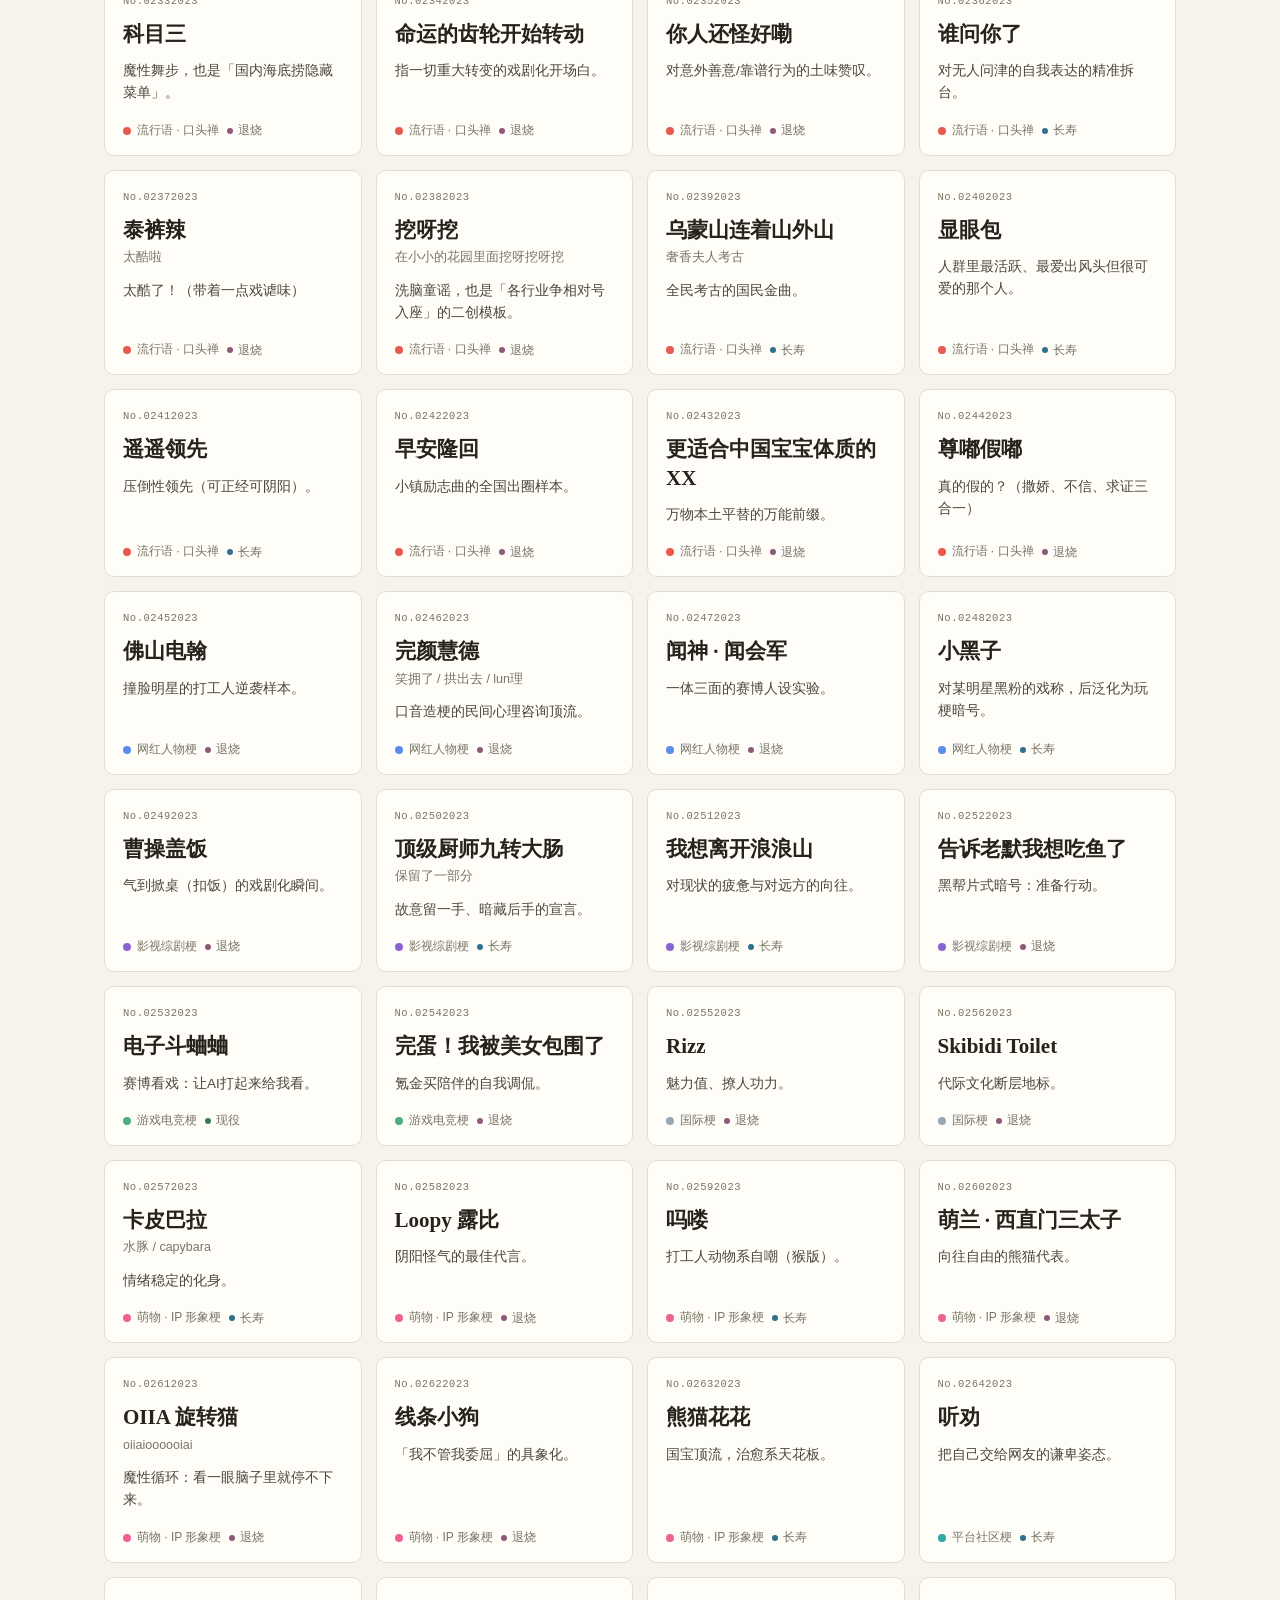
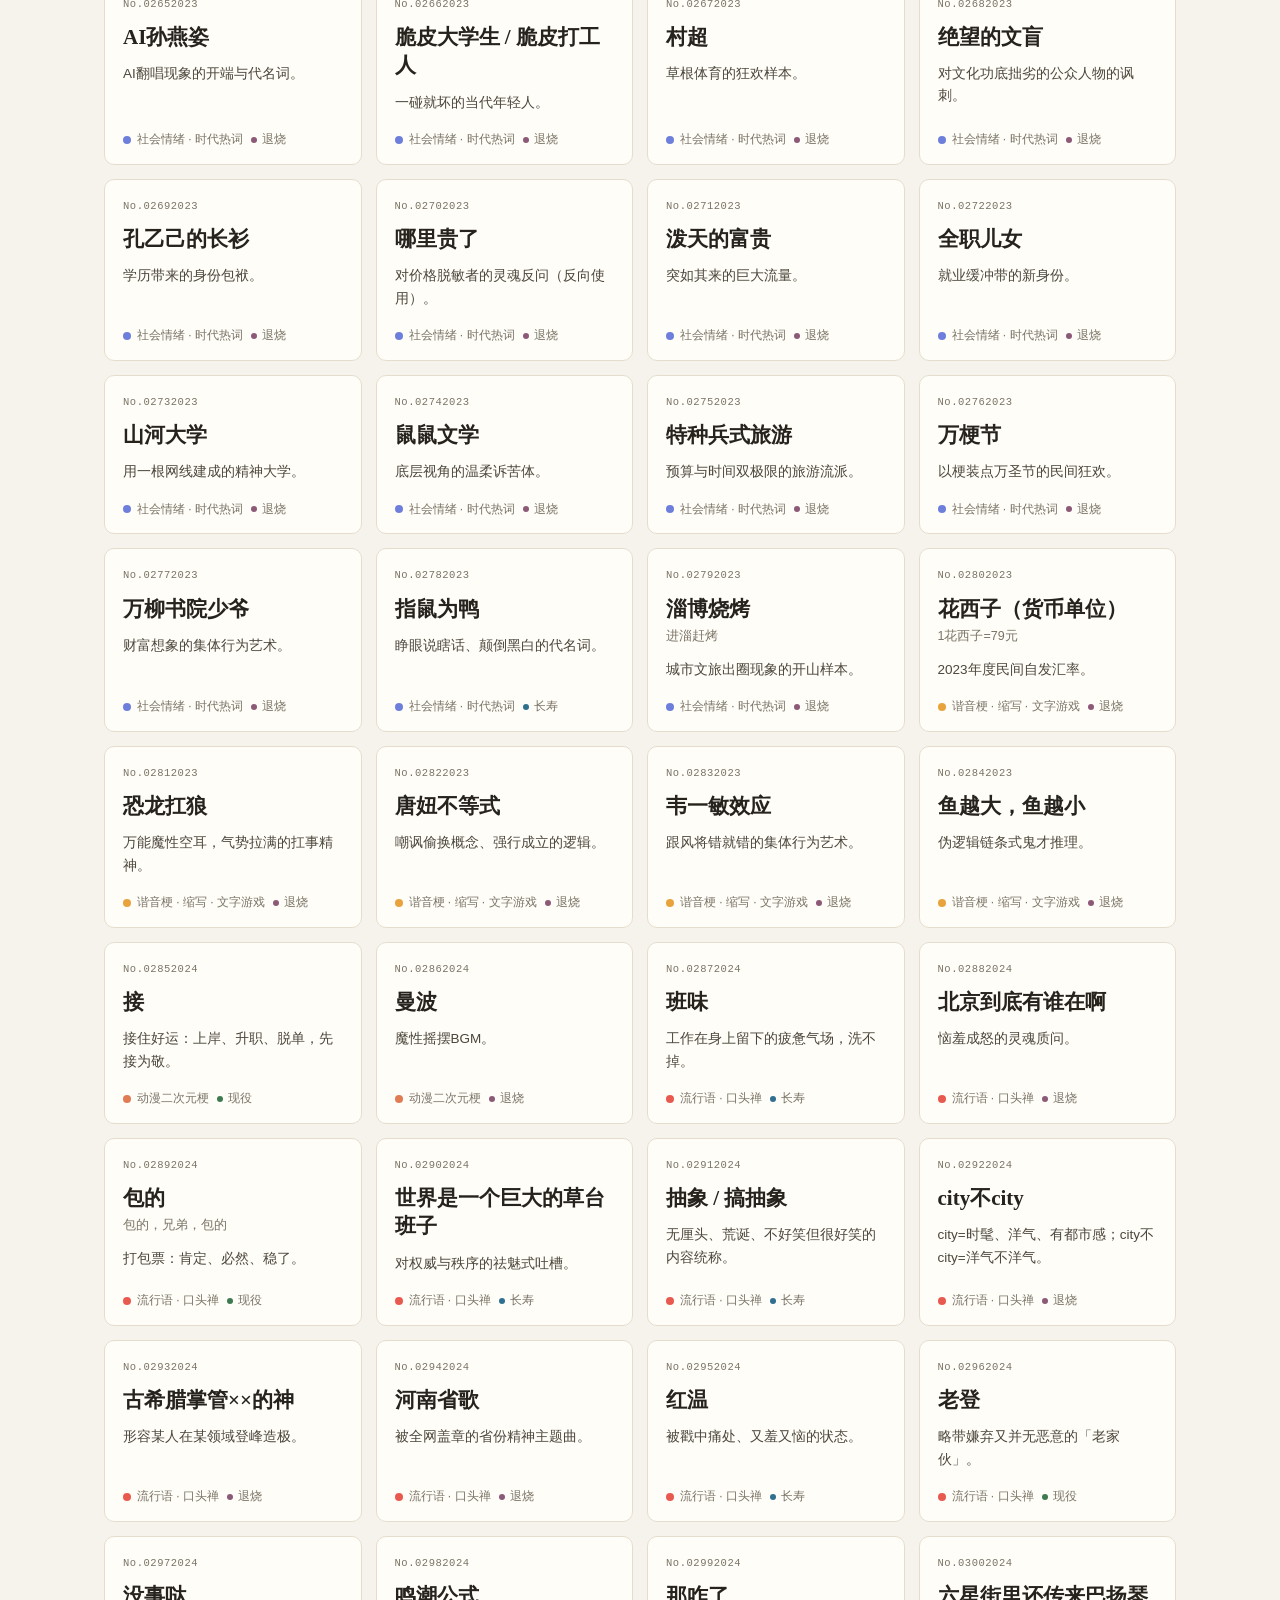
==== commit d82b8b49: "收录12件：沪爷冲击/米饭仙人/没事哒/还我妈生鼻(考据攻坚) + 云监工/逆行者/大白/团长/元宇宙/双减/硬核/拿捏(疫情年代大事记与年度词条)" ====
--- a/index.html
+++ b/index.html
@@ -6,7 +6,7 @@
   <title>梗档案馆 · Meme Archive</title>
   <meta name="description" content="中文互联网梗的档案馆：在新梗淹没旧梗之前，把它们登记在册。224 件藏品 · 11 个展厅 · 1986–2026。">
   <link rel="icon" href="data:image/svg+xml;charset=utf-8,%3Csvg xmlns='http://www.w3.org/2000/svg' viewBox='0 0 64 64'%3E%3Crect width='64' height='64' rx='10' fill='%23b3402e'/%3E%3Ctext x='32' y='45' font-size='34' text-anchor='middle' fill='%23fff' font-family='serif'%3E%E6%A2%97%3C/text%3E%3C/svg%3E">
-  <link rel="stylesheet" href="style.css?v=20260906a">
+  <link rel="stylesheet" href="style.css?v=20260906b">
 </head>
 <body>
 
@@ -107,7 +107,7 @@
   </div>
 
   <noscript><p style="text-align:center;padding:40px">本档案馆需要启用 JavaScript 才能浏览。</p></noscript>
-  <script src="data.js?v=20260906a"></script>
-  <script src="app.js?v=20260906a"></script>
+  <script src="data.js?v=20260906b"></script>
+  <script src="app.js?v=20260906b"></script>
 </body>
 </html>
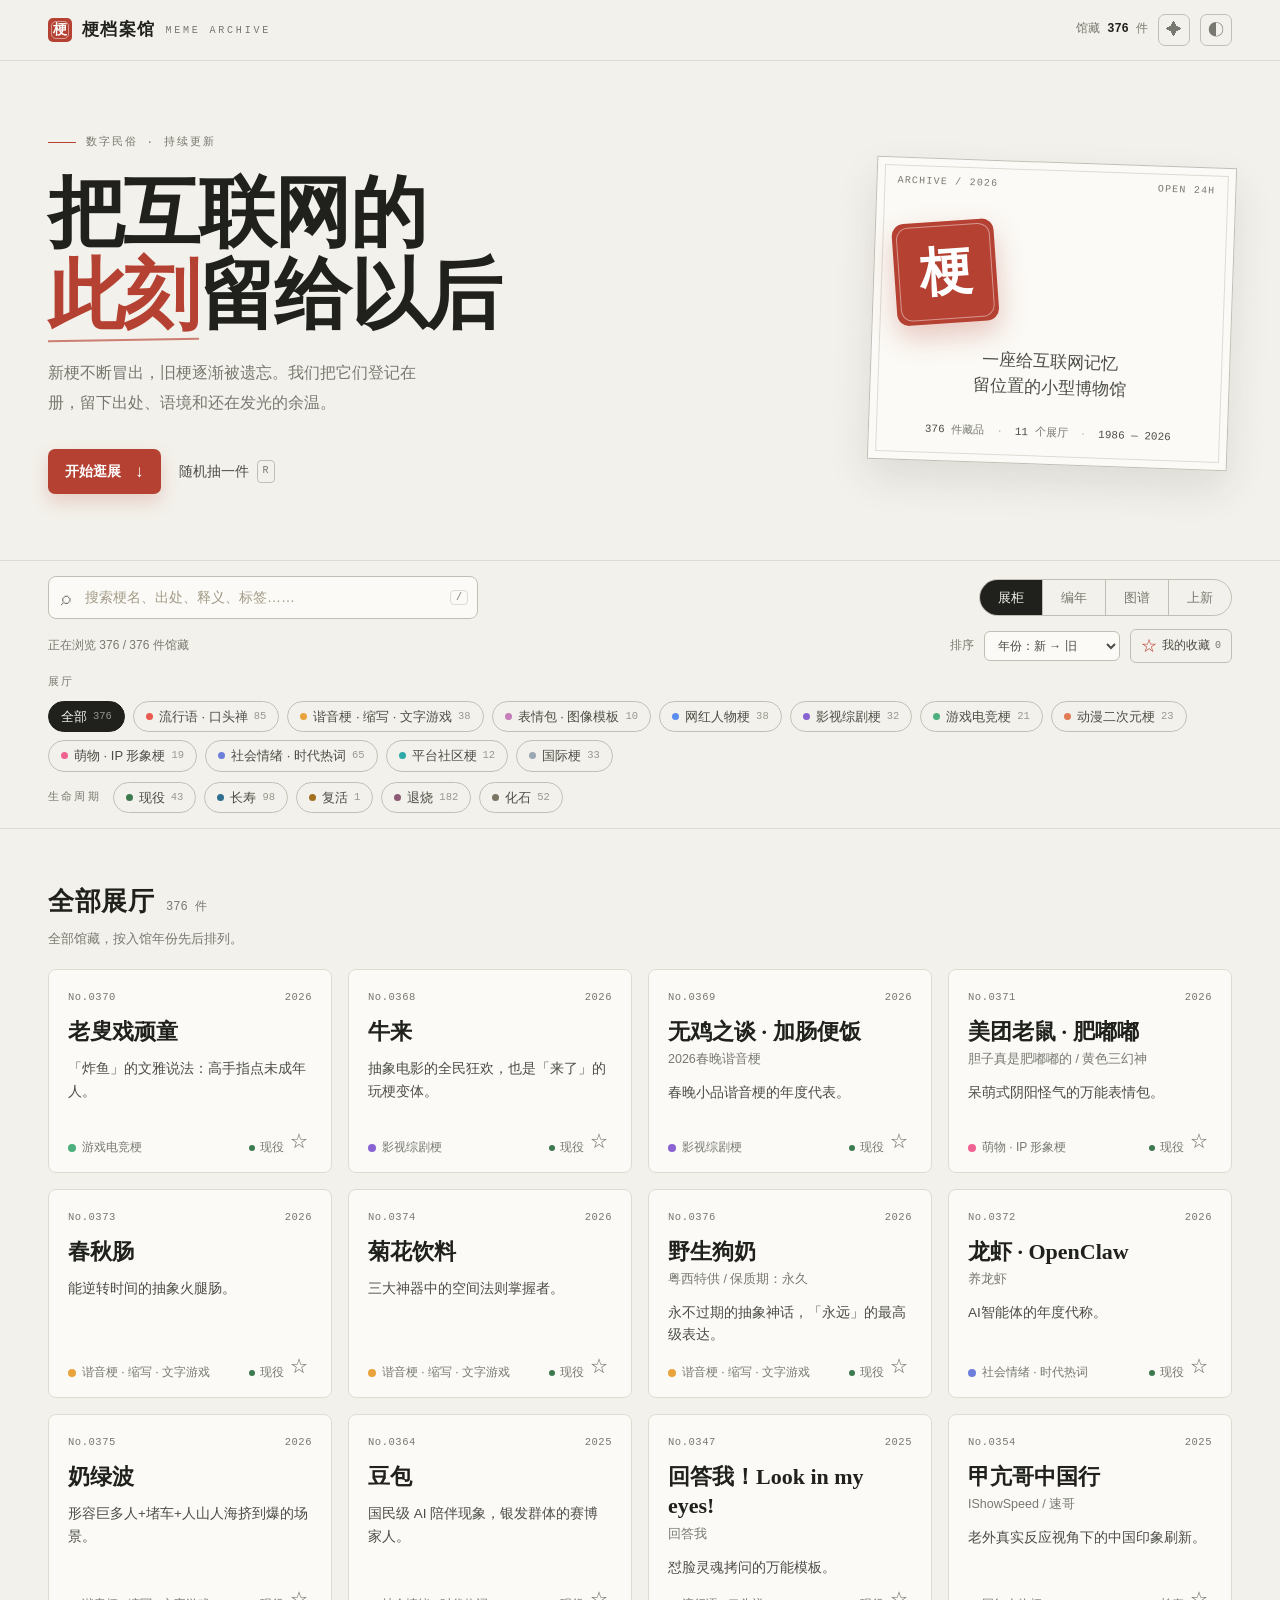
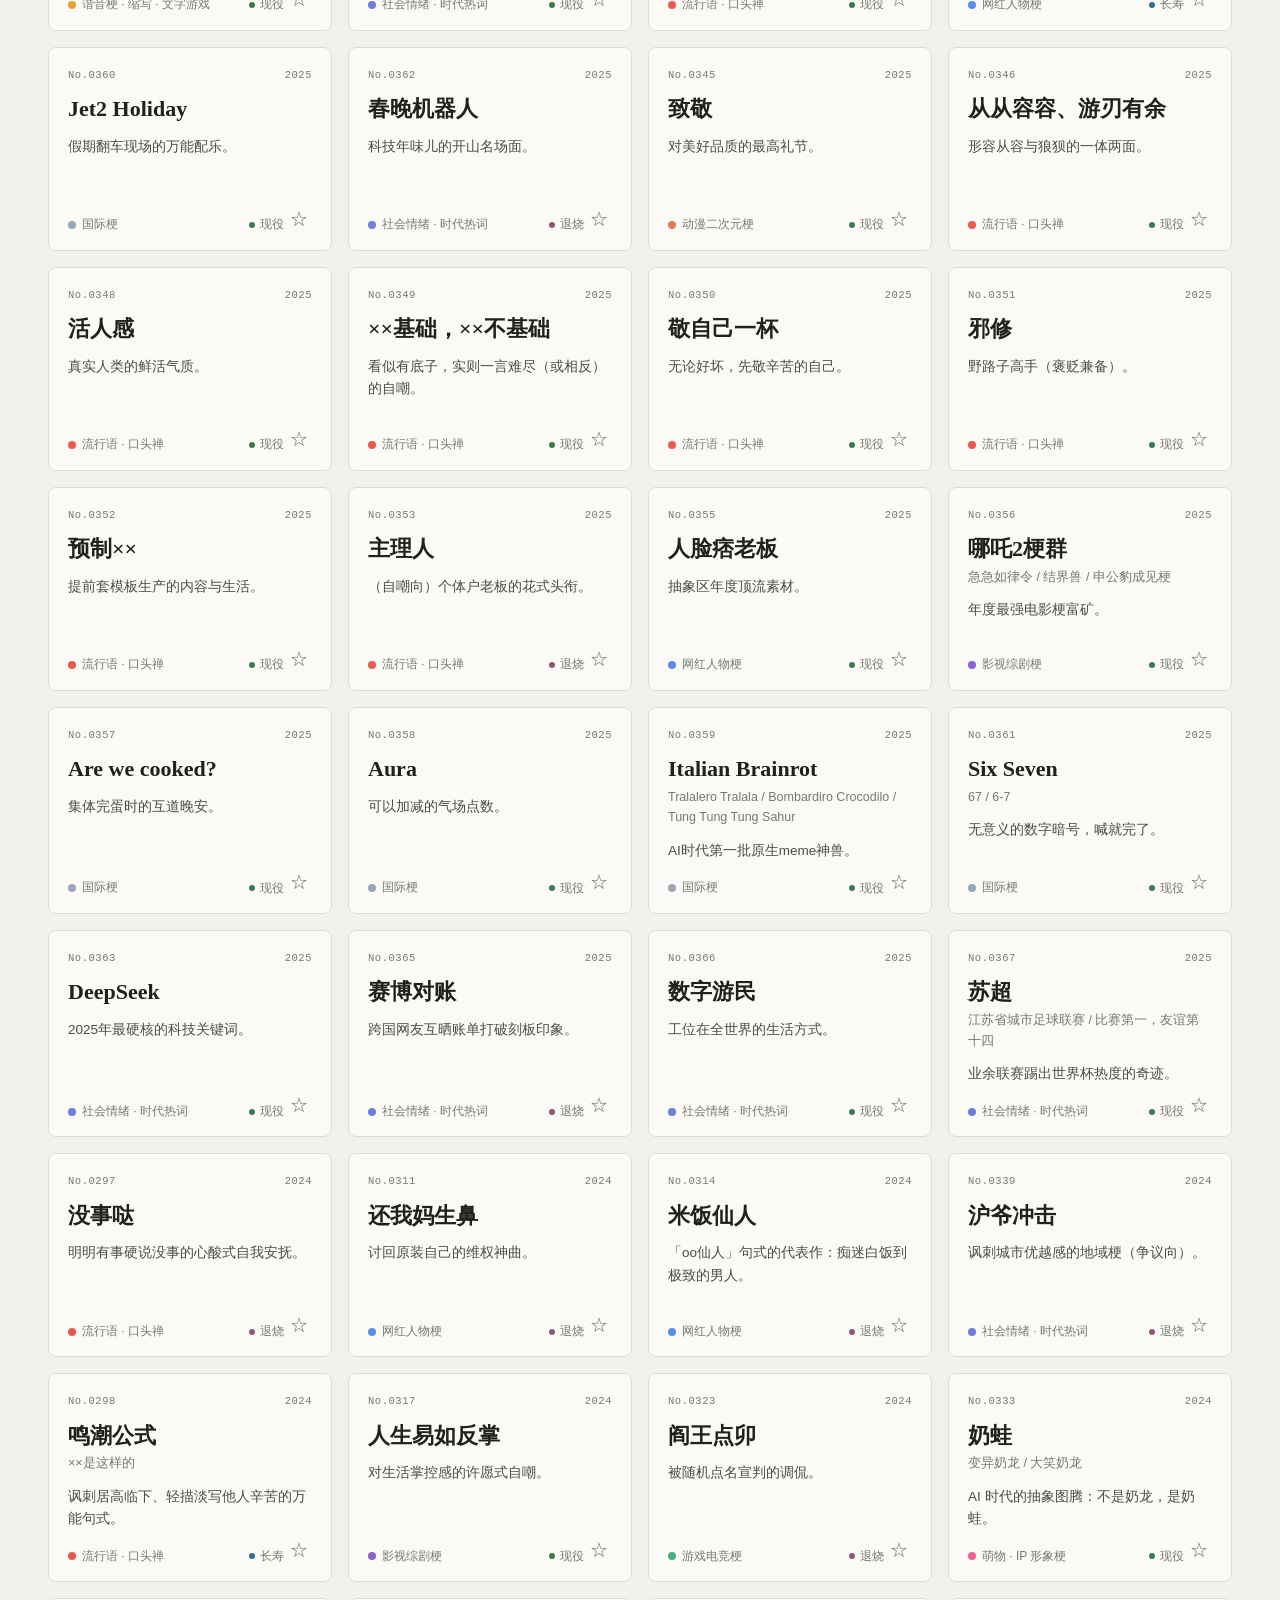
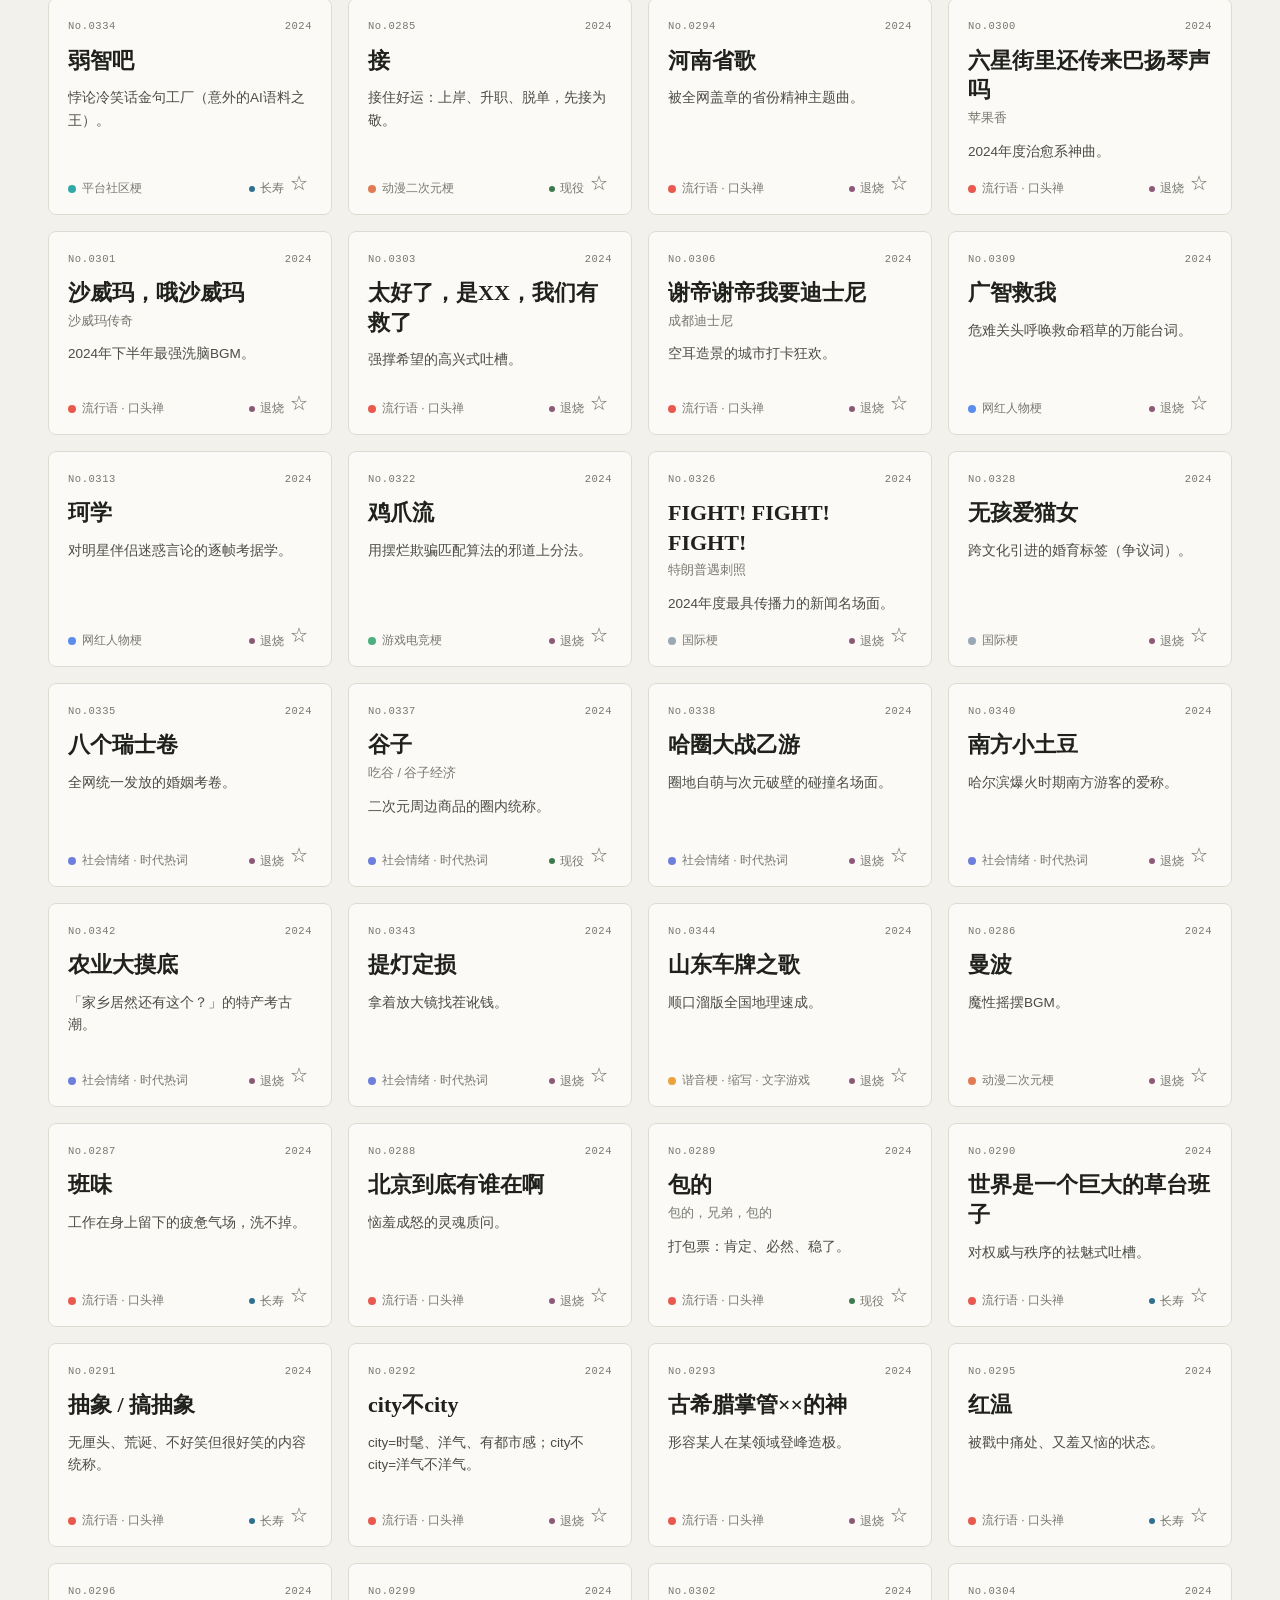
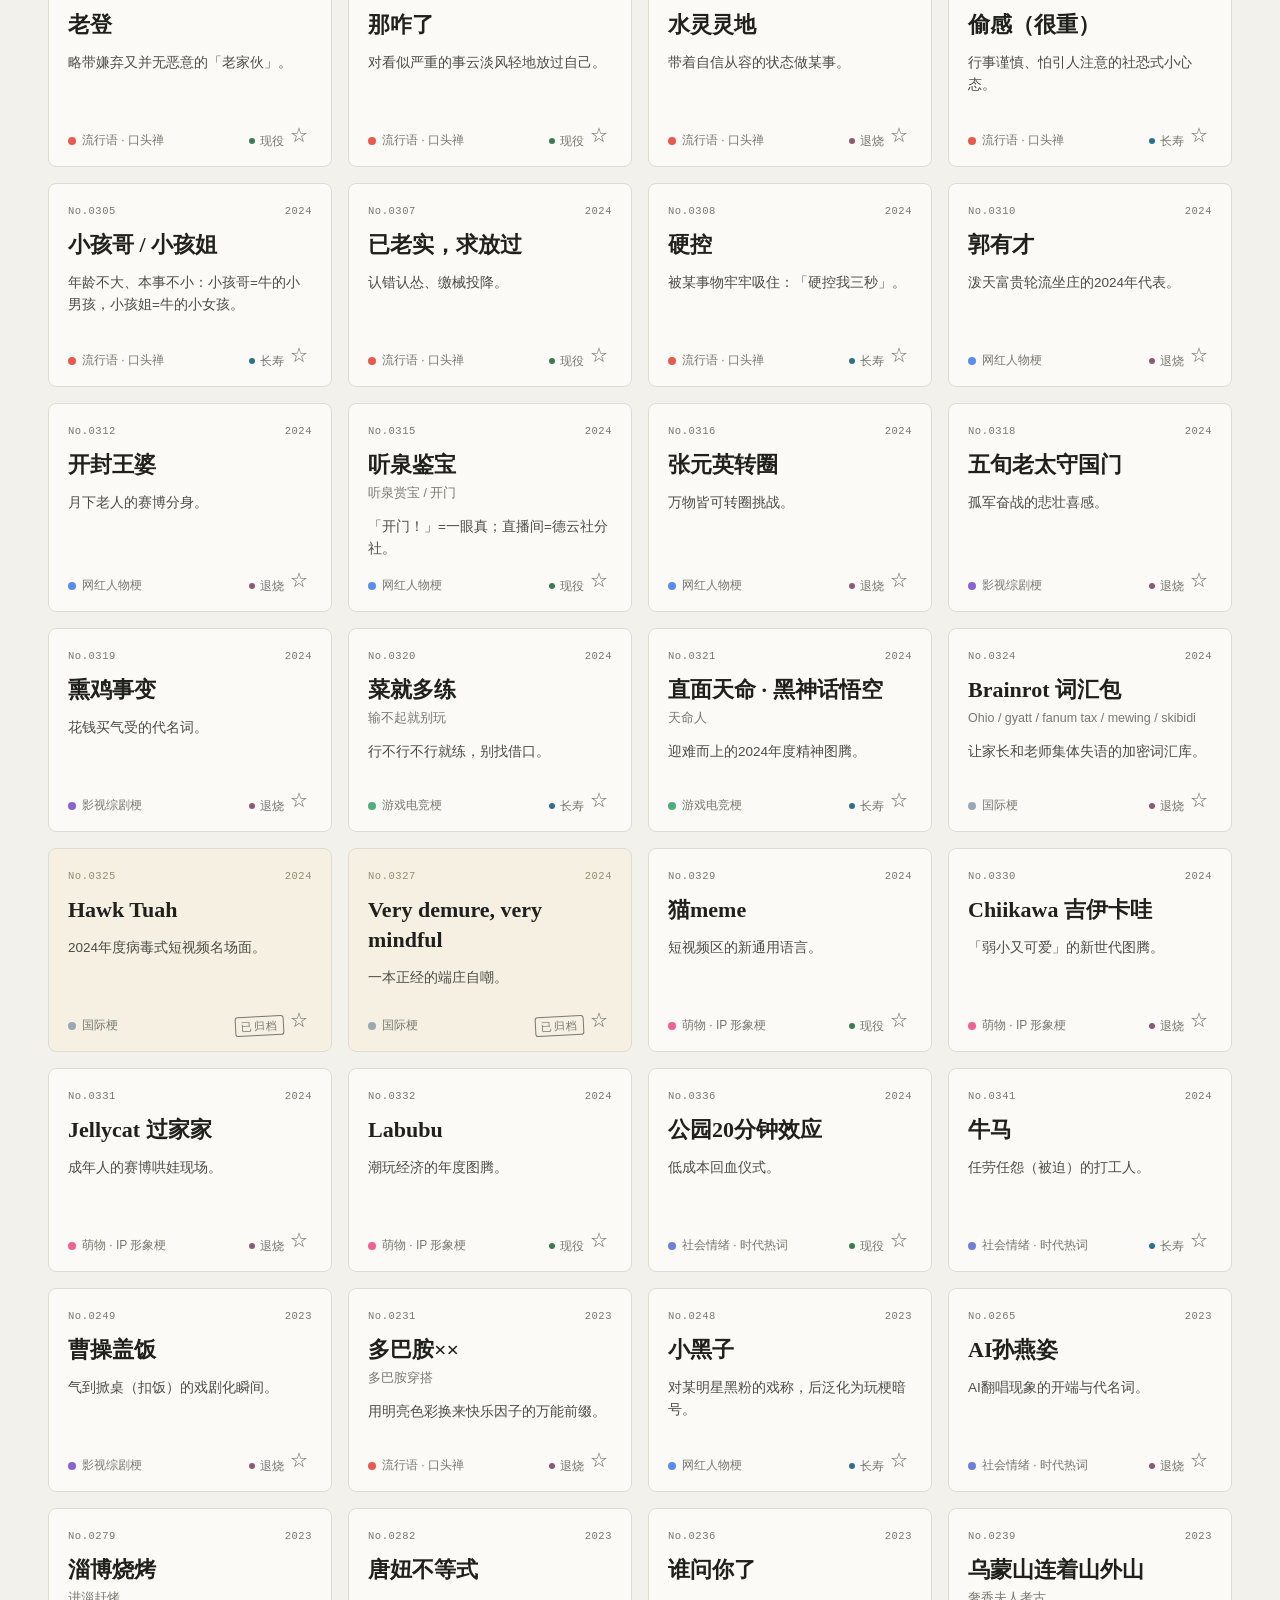
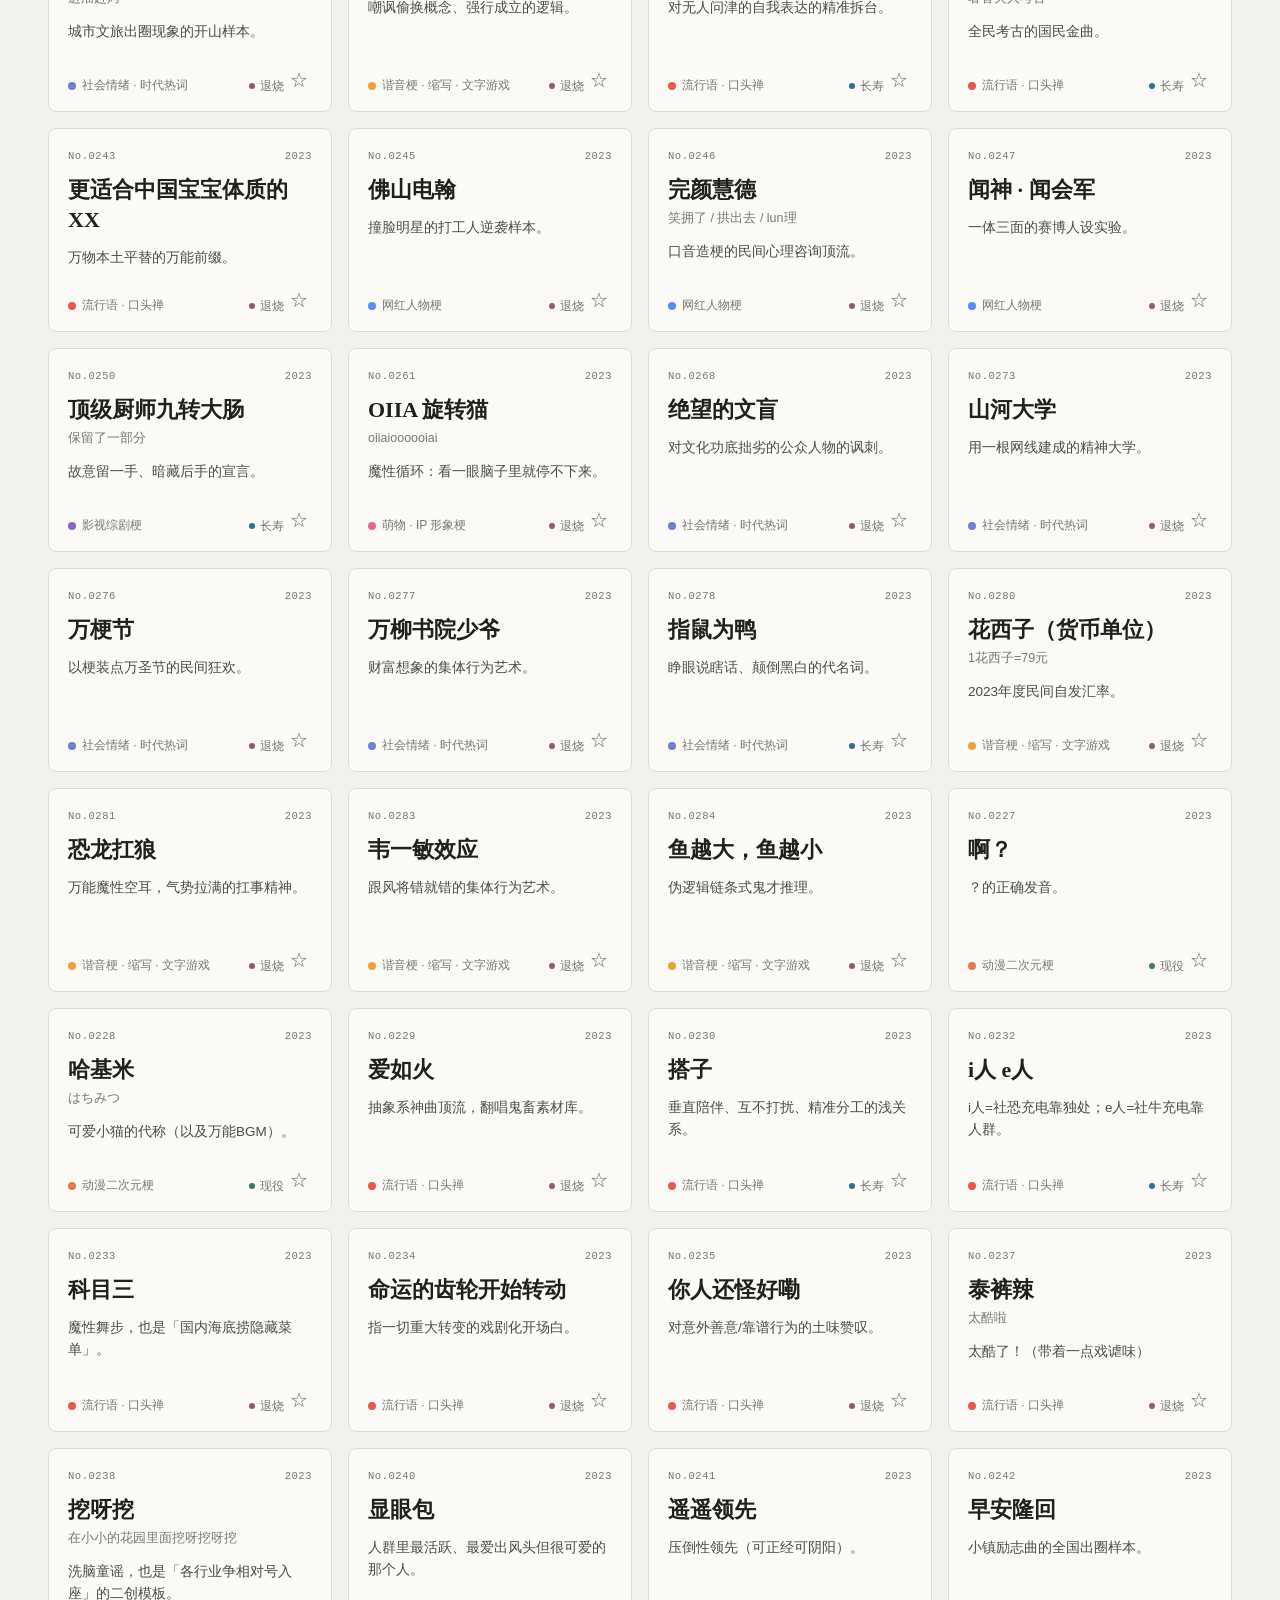
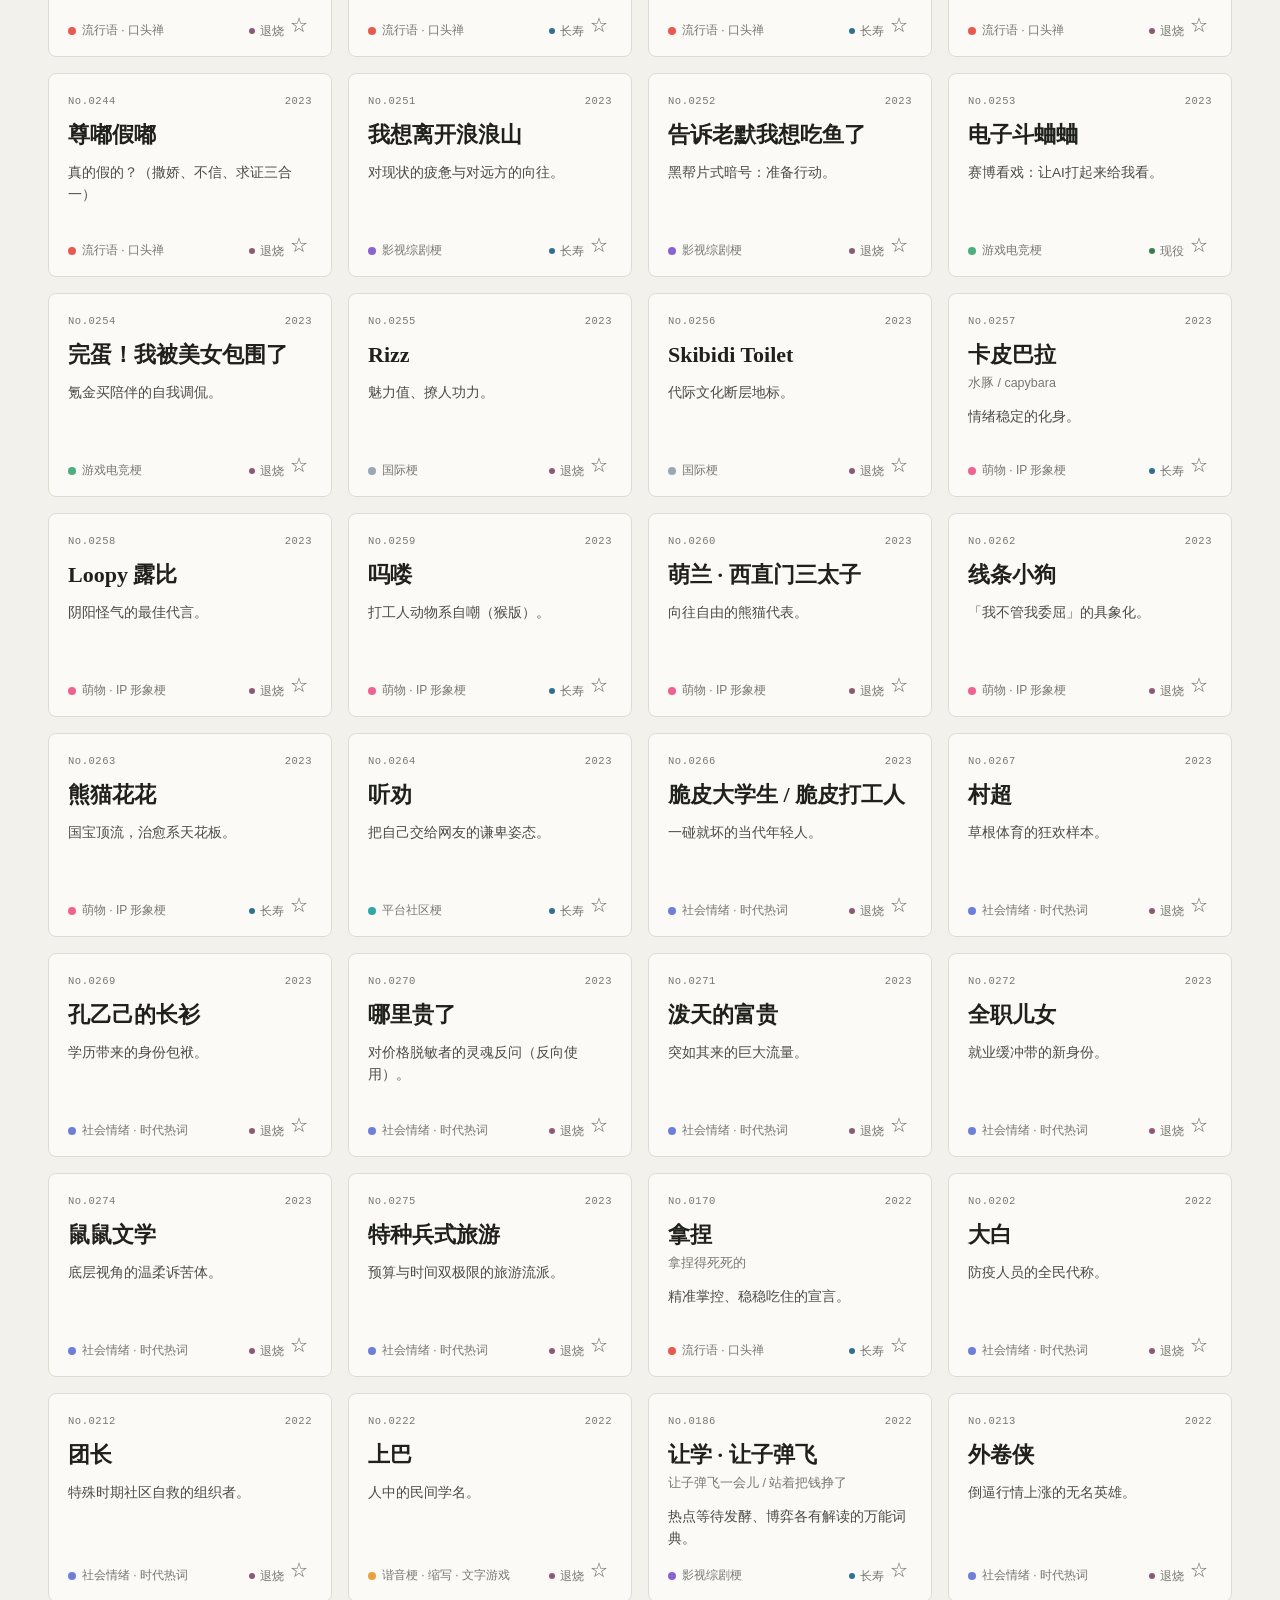
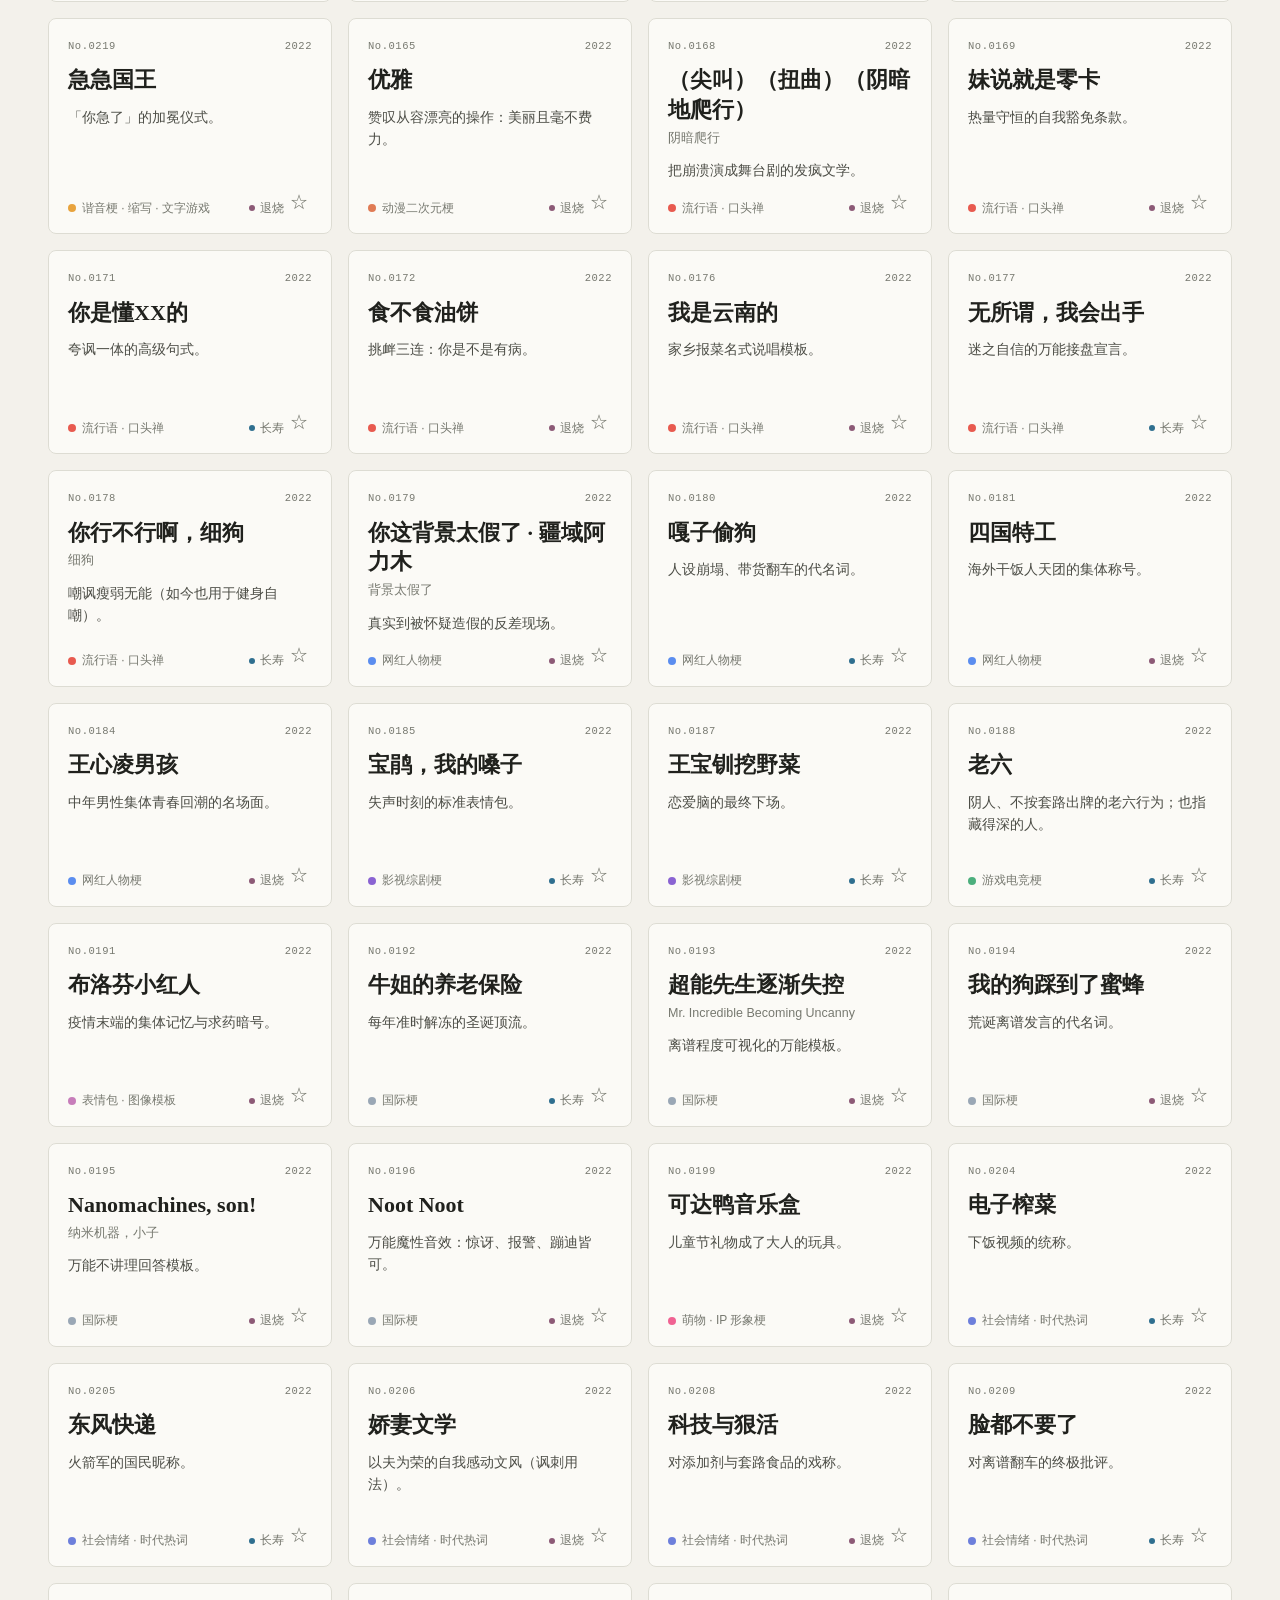
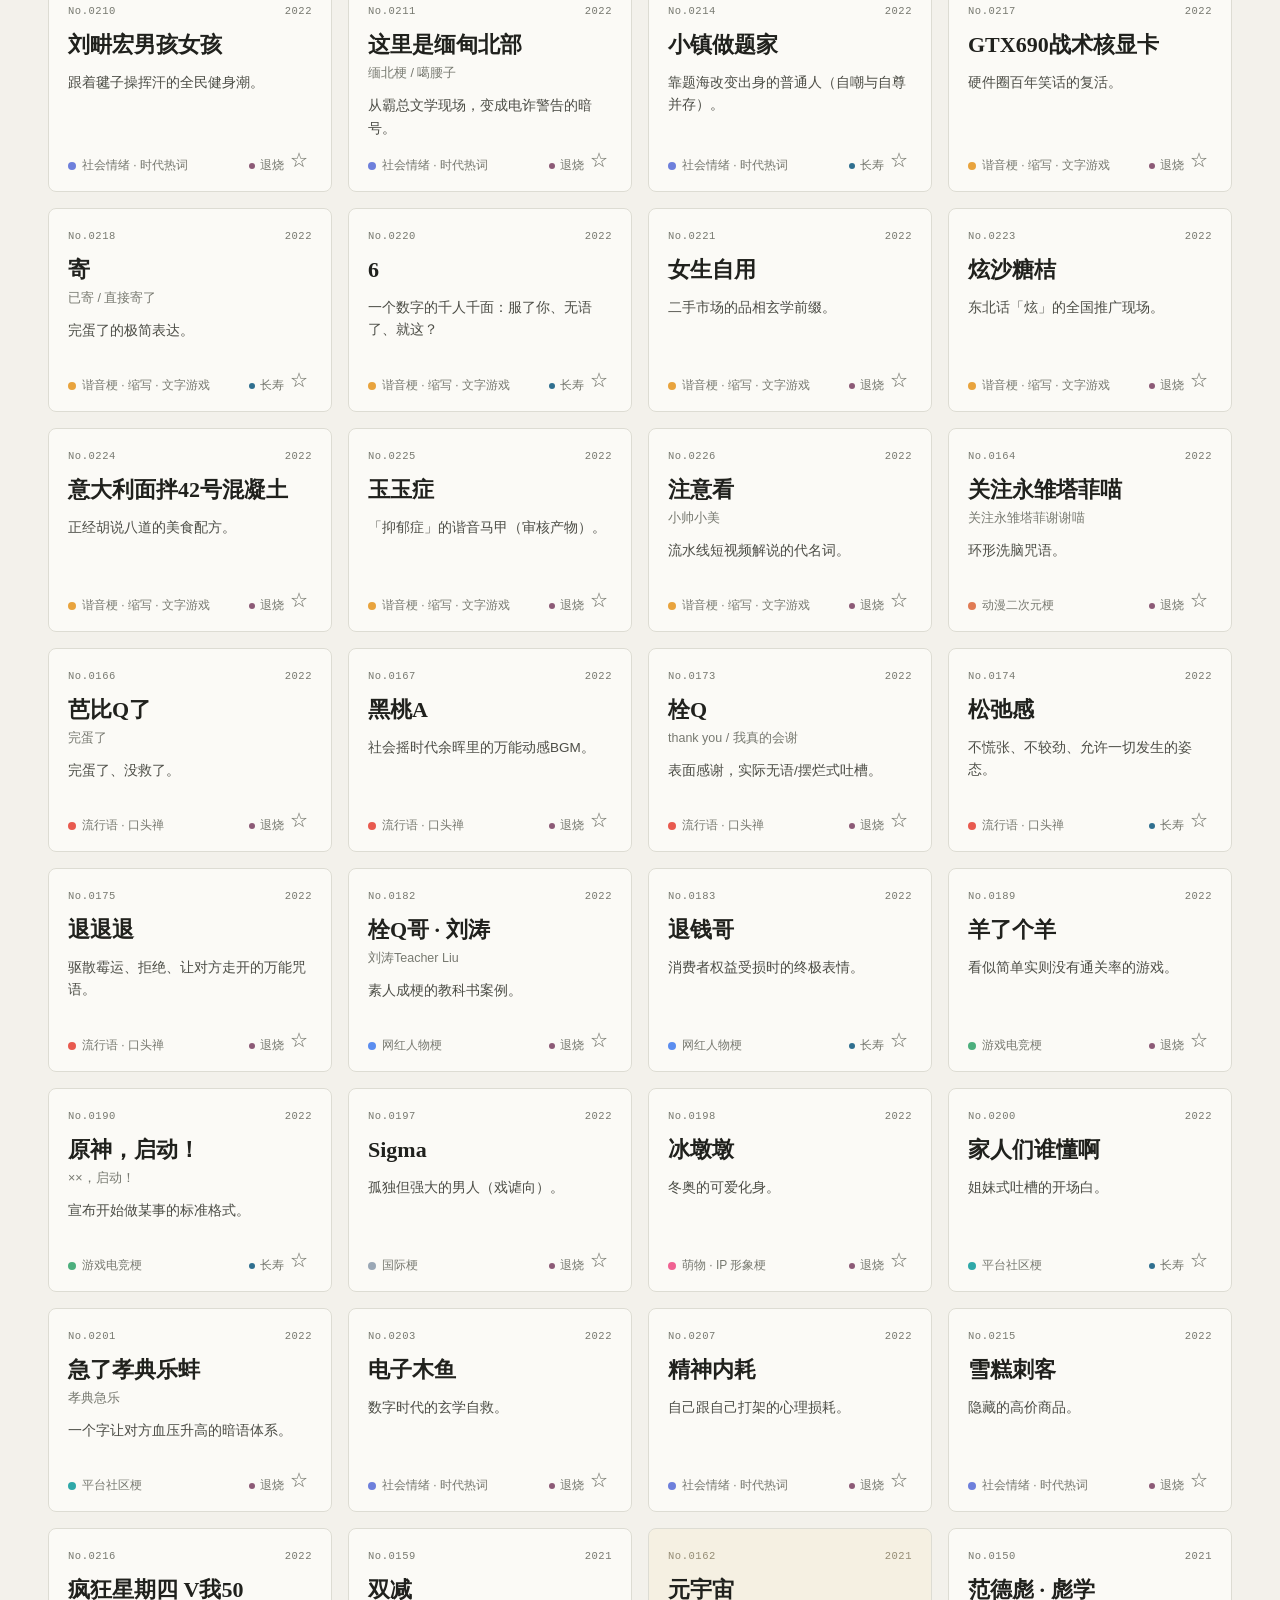
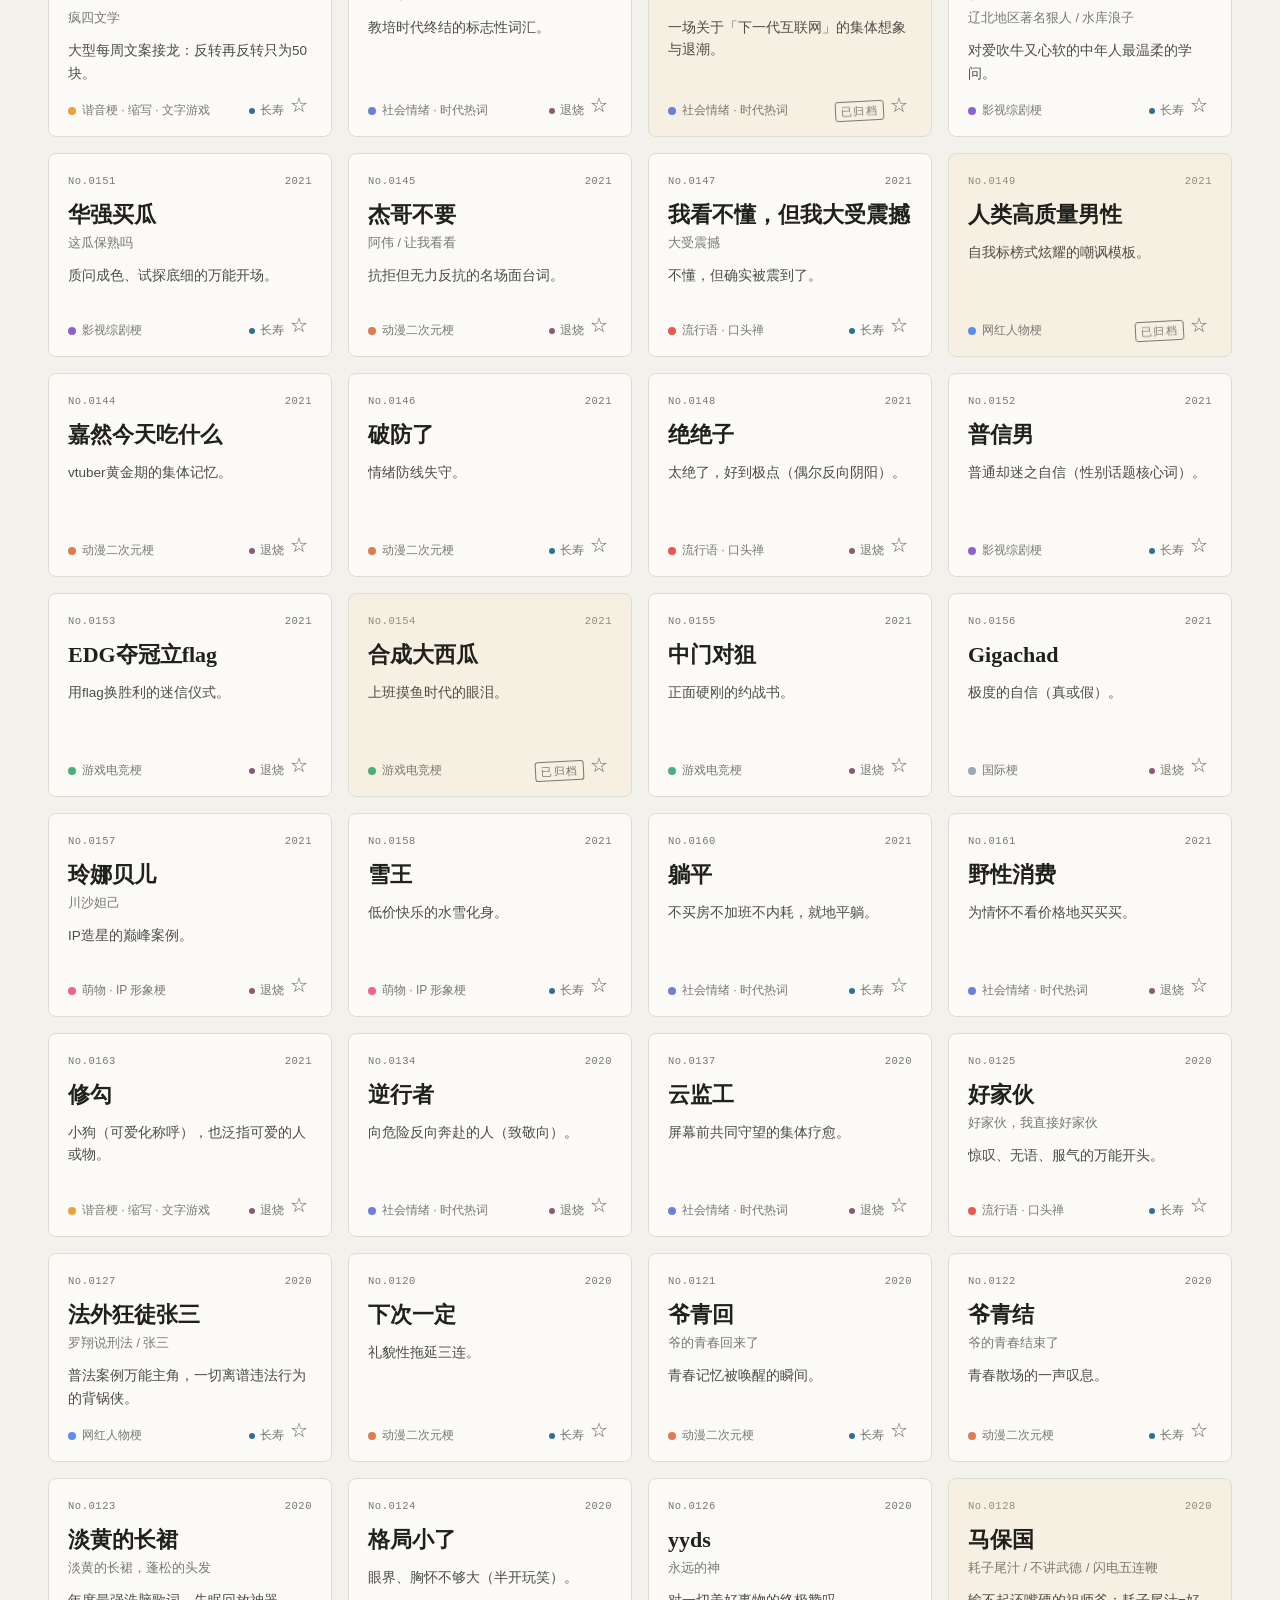
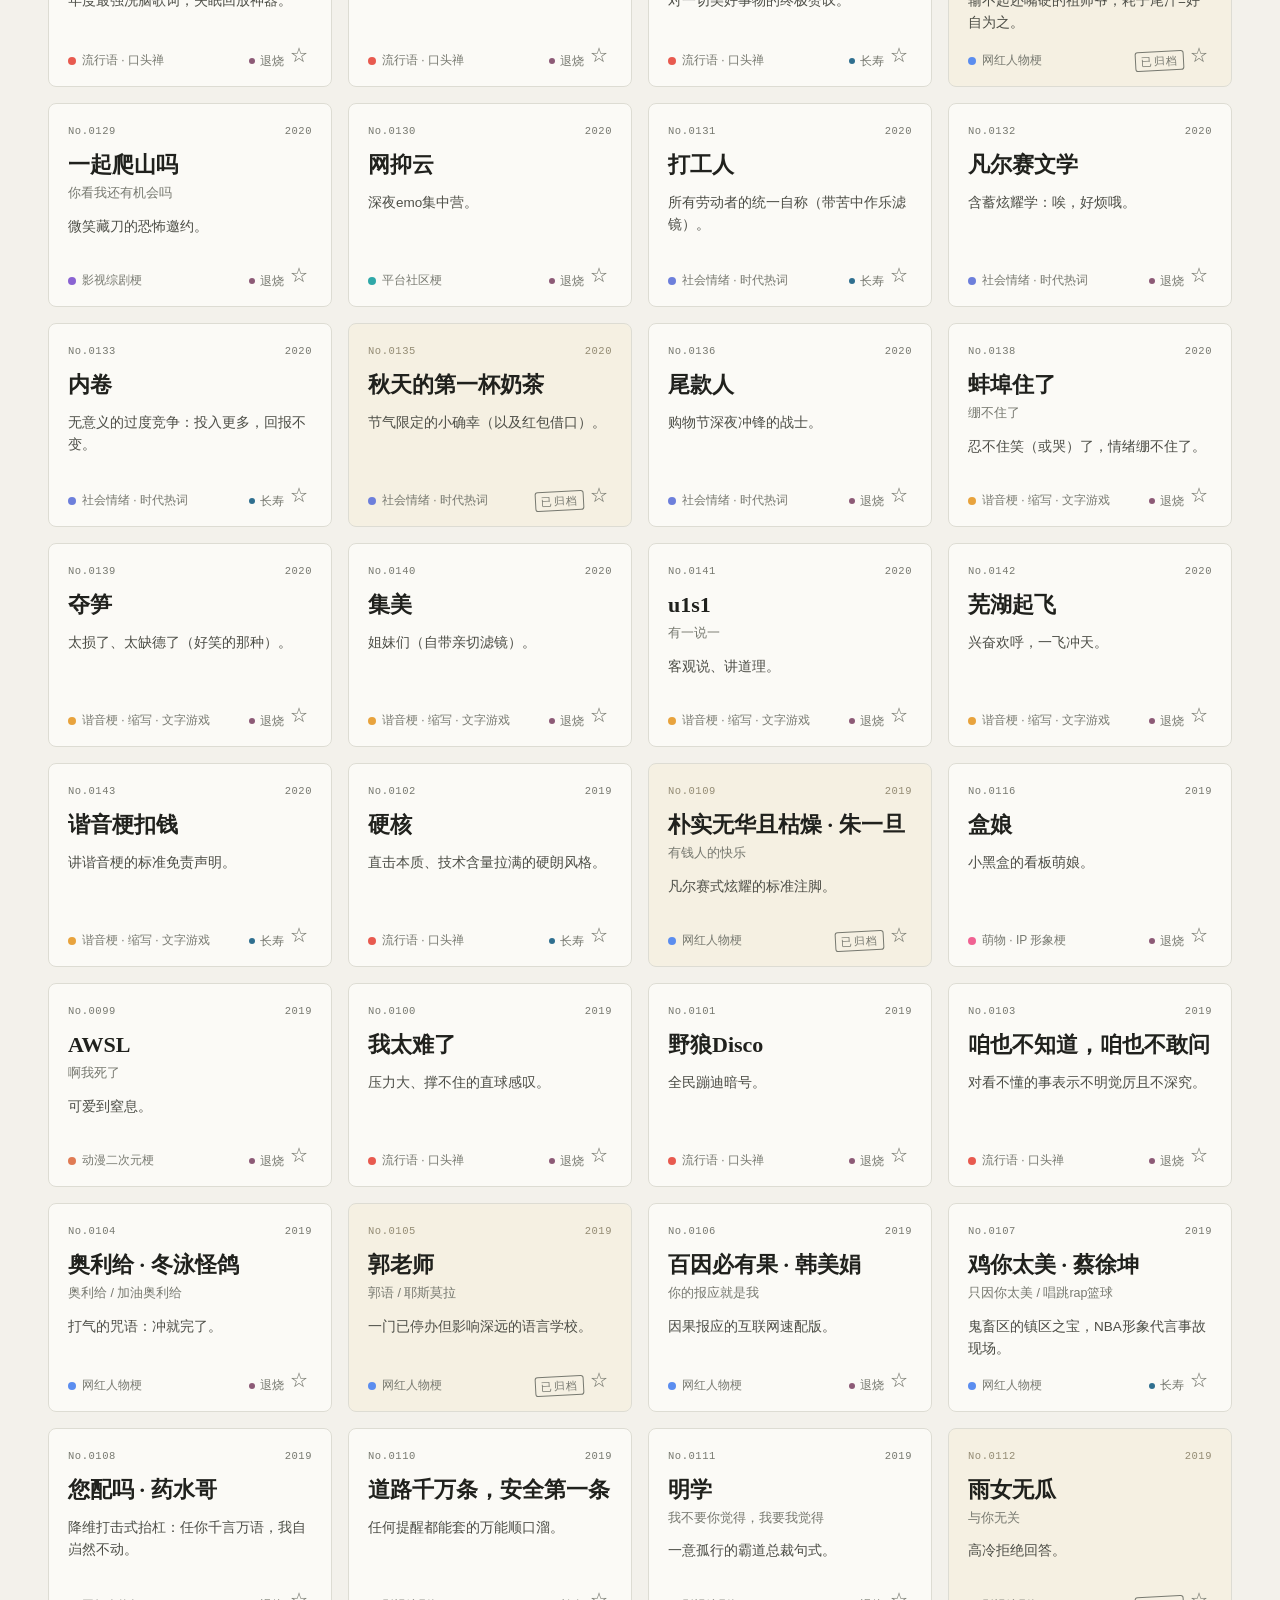
==== commit 7202f38c: "优化梗档案馆网页体验与交互" ====
--- a/index.html
+++ b/index.html
@@ -4,40 +4,73 @@
   <meta charset="utf-8">
   <meta name="viewport" content="width=device-width, initial-scale=1">
   <title>梗档案馆 · Meme Archive</title>
-  <meta name="description" content="中文互联网梗的档案馆：在新梗淹没旧梗之前，把它们登记在册。224 件藏品 · 11 个展厅 · 1986–2026。">
+  <meta name="description" content="中文互联网梗的档案馆：在新梗淹没旧梗之前，把它们登记在册。376 件藏品 · 11 个展厅 · 1986–2026。">
+  <meta name="theme-color" content="#f3f1eb">
+  <meta property="og:title" content="梗档案馆 · Meme Archive">
+  <meta property="og:description" content="一座给互联网记忆留位置的小型博物馆。">
   <link rel="icon" href="data:image/svg+xml;charset=utf-8,%3Csvg xmlns='http://www.w3.org/2000/svg' viewBox='0 0 64 64'%3E%3Crect width='64' height='64' rx='10' fill='%23b3402e'/%3E%3Ctext x='32' y='45' font-size='34' text-anchor='middle' fill='%23fff' font-family='serif'%3E%E6%A2%97%3C/text%3E%3C/svg%3E">
-  <link rel="stylesheet" href="style.css?v=20260906b">
+  <link rel="stylesheet" href="style.css?v=20260909a">
 </head>
 <body>
 
+  <a class="skip-link" href="#archive">跳到馆藏</a>
+
   <header class="topbar">
     <div class="topbar-inner">
-      <span class="seal seal-mini" aria-hidden="true">梗</span>
-      <span class="topbar-title">梗档案馆</span>
-      <span class="topbar-sub">MEME&nbsp;ARCHIVE</span>
-      <span class="topbar-count">馆藏 <b id="totalCount">—</b> 件</span>
+      <a class="brand" href="./" aria-label="梗档案馆首页">
+        <span class="seal seal-mini" aria-hidden="true">梗</span>
+        <span class="topbar-title">梗档案馆</span>
+        <span class="topbar-sub">MEME&nbsp;ARCHIVE</span>
+      </a>
+      <div class="topbar-actions">
+        <span class="topbar-count">馆藏 <b id="totalCount">—</b> 件</span>
+        <button class="icon-btn" id="randomBtn" type="button" title="随机抽一件（R）" aria-label="随机抽一件">✦</button>
+        <button class="icon-btn" id="themeBtn" type="button" title="切换主题" aria-label="切换主题">◐</button>
+      </div>
     </div>
   </header>
 
   <main>
     <section class="hero">
-      <div class="seal seal-hero" aria-hidden="true">梗</div>
-      <h1>梗档案馆</h1>
-      <p class="hero-sub">新梗不断冒出，旧梗逐渐被遗忘。<br>在新梗淹没旧梗之前，把它们登记在册。</p>
-      <p class="hero-stats"><span id="statCount">—</span> 件藏品<i>·</i><span id="statCats">—</span> 个展厅<i>·</i><span id="statYears">—</span></p>
+      <div class="hero-copy">
+        <p class="eyebrow"><span class="eyebrow-line"></span>数字民俗 · 持续更新</p>
+        <h1>把互联网的<br><em>此刻</em>留给以后</h1>
+        <p class="hero-sub">新梗不断冒出，旧梗逐渐被遗忘。我们把它们登记在册，留下出处、语境和还在发光的余温。</p>
+        <div class="hero-actions">
+          <button class="primary-btn" id="exploreBtn" type="button">开始逛展 <span>↓</span></button>
+          <button class="text-btn" id="heroRandomBtn" type="button">随机抽一件 <span>R</span></button>
+        </div>
+      </div>
+      <div class="hero-plaque" aria-label="馆藏概览">
+        <div class="plaque-top"><span>ARCHIVE / 2026</span><span>OPEN 24H</span></div>
+        <div class="seal seal-hero" aria-hidden="true">梗</div>
+        <p class="plaque-caption">一座给互联网记忆<br>留位置的小型博物馆</p>
+        <p class="hero-stats"><span id="statCount">—</span> 件藏品<i>·</i><span id="statCats">—</span> 个展厅<i>·</i><span id="statYears">—</span></p>
+      </div>
     </section>
 
-    <div class="controls">
+    <div class="controls" id="archive">
       <div class="controls-inner">
         <div class="controls-row">
-          <input id="searchInput" class="search" type="search" placeholder="搜索梗名、出处、释义、标签……" autocomplete="off">
+          <label class="search-wrap"><span class="search-icon">⌕</span><input id="searchInput" class="search" type="search" placeholder="搜索梗名、出处、释义、标签……" autocomplete="off"><kbd>/</kbd></label>
           <div class="seg" role="tablist" aria-label="视图切换">
-            <button class="seg-btn on" data-view="gallery" role="tab">展柜</button>
-            <button class="seg-btn" data-view="timeline" role="tab">编年</button>
-            <button class="seg-btn" data-view="graph" role="tab">图谱</button>
-            <button class="seg-btn" data-view="fresh" role="tab">上新</button>
+            <button class="seg-btn on" data-view="gallery" role="tab" aria-selected="true">展柜</button>
+            <button class="seg-btn" data-view="timeline" role="tab" aria-selected="false">编年</button>
+            <button class="seg-btn" data-view="graph" role="tab" aria-selected="false">图谱</button>
+            <button class="seg-btn" data-view="fresh" role="tab" aria-selected="false">上新</button>
           </div>
           <button id="resetBtn" class="reset" hidden>重置筛选</button>
+        </div>
+        <div class="controls-row controls-tools">
+          <span class="result-note" id="resultNote">正在浏览全部馆藏</span>
+          <label class="sort-label" for="sortSelect">排序</label>
+          <select id="sortSelect" class="sort-select" aria-label="排序方式">
+            <option value="year-desc">年份：新 → 旧</option>
+            <option value="year-asc">年份：旧 → 新</option>
+            <option value="name">名称：A → Z</option>
+            <option value="added">最近入馆</option>
+          </select>
+          <button class="favorites-filter" id="favoritesBtn" type="button" aria-pressed="false"><span>☆</span> 我的收藏 <b id="favoriteCount">0</b></button>
         </div>
         <div class="controls-row">
           <span class="row-label">展厅</span>
@@ -106,8 +139,10 @@
     <article class="sheet" id="sheet"></article>
   </div>
 
+  <div class="toast" id="toast" role="status" aria-live="polite"></div>
+
   <noscript><p style="text-align:center;padding:40px">本档案馆需要启用 JavaScript 才能浏览。</p></noscript>
-  <script src="data.js?v=20260906b"></script>
-  <script src="app.js?v=20260906b"></script>
+  <script src="data.js?v=20260909a"></script>
+  <script src="app.js?v=20260909a"></script>
 </body>
 </html>
--- a/style.css
+++ b/style.css
@@ -294,3 +294,115 @@
   .tl-row { gap: 12px; }
   .tl-year { width: 40px; }
 }
+
+/* ---------- 2026 refresh ---------- */
+:root {
+  --paper: #f3f1eb;
+  --card: #fbfaf6;
+  --ink: #20211d;
+  --soft: #4c4d46;
+  --muted: #777970;
+  --hairline: #dddcd3;
+  --hairline-strong: #bfc0b5;
+  --accent: #b54132;
+  --shadow: 0 18px 40px rgba(48, 50, 42, .11);
+}
+[data-theme="dark"] {
+  --paper: #1c1e1b;
+  --card: #252823;
+  --ink: #f2f0e8;
+  --soft: #d0d1c7;
+  --muted: #a0a49a;
+  --hairline: #383c35;
+  --hairline-strong: #555b50;
+  --accent: #df725f;
+  --shadow: 0 18px 44px rgba(0, 0, 0, .28);
+}
+html { scroll-behavior: smooth; }
+body { background: var(--paper); transition: background .25s ease, color .25s ease; }
+.skip-link { position: fixed; top: -50px; left: 16px; z-index: 100; padding: 8px 12px; background: var(--ink); color: var(--paper); border-radius: 5px; font-size: 13px; transition: top .2s; }
+.skip-link:focus { top: 12px; }
+.brand { display: inline-flex; align-items: center; gap: 10px; color: inherit; text-decoration: none; }
+.topbar-inner { max-width: 1240px; padding: 14px 28px; }
+.topbar-actions { margin-left: auto; display: flex; align-items: center; gap: 10px; }
+.icon-btn { width: 32px; height: 32px; display: grid; place-items: center; border: 1px solid var(--hairline-strong); border-radius: 7px; color: var(--muted); font-size: 16px; transition: transform .2s, background .2s, color .2s; }
+.icon-btn:hover { color: var(--ink); background: var(--card); transform: translateY(-1px); }
+.icon-btn:active, .primary-btn:active, .text-btn:active, .favorites-filter:active { transform: scale(.97); }
+.hero { max-width: 1240px; margin: 0 auto; padding: 72px 28px 66px; display: grid; grid-template-columns: minmax(0, 1fr) 360px; align-items: center; gap: 80px; text-align: left; }
+.hero-copy { max-width: 680px; }
+.eyebrow { display: flex; align-items: center; gap: 10px; color: var(--muted); font-family: var(--mono); font-size: 11px; letter-spacing: .18em; }
+.eyebrow-line { width: 28px; height: 1px; background: var(--accent); }
+.hero h1 { margin-top: 22px; font-family: var(--serif); font-size: clamp(46px, 6vw, 78px); line-height: 1.06; letter-spacing: -.02em; text-wrap: balance; }
+.hero h1 em { color: var(--accent); font-style: normal; position: relative; }
+.hero h1 em::after { content: ""; position: absolute; left: 0; right: 0; bottom: -3px; height: 2px; background: currentColor; transform: rotate(-1deg); opacity: .65; }
+.hero-sub { max-width: 44ch; margin-top: 22px; color: var(--muted); font-size: 16px; line-height: 1.9; }
+.hero-actions { display: flex; align-items: center; gap: 18px; margin-top: 30px; }
+.primary-btn { display: inline-flex; align-items: center; gap: 14px; padding: 11px 17px; color: #fff; background: var(--accent); border-radius: 7px; font-size: 14px; font-weight: 600; box-shadow: 0 8px 18px rgba(181,65,50,.2); transition: transform .2s, box-shadow .2s, background .2s; }
+.primary-btn:hover { background: #9f3629; transform: translateY(-2px); box-shadow: 0 12px 24px rgba(181,65,50,.28); }
+.primary-btn span { font-size: 17px; line-height: 1; }
+.text-btn { display: inline-flex; align-items: center; gap: 8px; color: var(--soft); font-size: 14px; transition: color .2s, transform .2s; }
+.text-btn:hover { color: var(--accent); transform: translateX(2px); }
+.text-btn span { padding: 2px 5px; border: 1px solid var(--hairline-strong); border-radius: 4px; font-family: var(--mono); font-size: 10px; color: var(--muted); }
+.hero-plaque { position: relative; padding: 17px 20px 22px; border: 1px solid var(--hairline-strong); background: var(--card); box-shadow: var(--shadow); transform: rotate(2deg); }
+.hero-plaque::before { content: ""; position: absolute; inset: 7px; border: 1px solid var(--hairline); pointer-events: none; }
+.plaque-top { position: relative; z-index: 1; display: flex; justify-content: space-between; color: var(--muted); font: 10px var(--mono); letter-spacing: .12em; }
+.hero-plaque .seal-hero { width: 102px; height: 102px; margin: 34px auto 22px; font-size: 52px; transform: rotate(-6deg); }
+.plaque-caption { position: relative; z-index: 1; text-align: center; color: var(--soft); font-family: var(--serif); font-size: 17px; line-height: 1.55; }
+.hero-plaque .hero-stats { position: relative; z-index: 1; margin-top: 22px; text-align: center; font-size: 11px; }
+.controls { background: color-mix(in srgb, var(--paper) 92%, transparent); }
+.controls-inner { max-width: 1240px; padding: 15px 28px; }
+.controls-row { gap: 10px; }
+.search-wrap { position: relative; flex: 1 1 260px; max-width: 430px; display: flex; align-items: center; }
+.search-icon { position: absolute; left: 13px; color: var(--muted); font-size: 19px; line-height: 1; pointer-events: none; }
+.search { width: 100%; max-width: none; padding: 9px 38px 9px 36px; background: var(--card); border-color: var(--hairline-strong); }
+.search-wrap kbd { position: absolute; right: 10px; padding: 1px 5px; border: 1px solid var(--hairline); border-radius: 4px; color: var(--muted); font: 10px var(--mono); }
+.controls-tools { justify-content: flex-end; margin-top: 11px; }
+.result-note { margin-right: auto; color: var(--muted); font-size: 12px; }
+.sort-label { color: var(--muted); font-size: 12px; }
+.sort-select { padding: 6px 26px 6px 9px; border: 1px solid var(--hairline-strong); border-radius: 6px; background: var(--card); color: var(--soft); font-size: 12px; }
+.favorites-filter { display: inline-flex; align-items: center; gap: 5px; padding: 6px 10px; border: 1px solid var(--hairline-strong); border-radius: 6px; color: var(--soft); font-size: 12px; transition: all .18s; }
+.favorites-filter span { color: var(--accent); font-size: 16px; line-height: 1; }
+.favorites-filter b { font: 10px var(--mono); color: var(--muted); }
+.favorites-filter.on { background: var(--ink); border-color: var(--ink); color: var(--paper); }
+.museum { max-width: 1240px; padding-left: 28px; padding-right: 28px; }
+.section-head { margin-top: 44px; }
+.section-head h2 { font-size: 26px; letter-spacing: .02em; }
+.card-grid { grid-template-columns: repeat(auto-fill, minmax(248px, 1fr)); gap: 16px; }
+.card { min-height: 204px; padding: 19px 19px 15px; border-radius: 8px; cursor: pointer; }
+.card:focus-visible { outline: 2px solid var(--accent); outline-offset: 3px; }
+.card::after { content: "↗"; position: absolute; top: 16px; right: 16px; color: var(--hairline-strong); font-size: 15px; opacity: 0; transform: translate(-3px, 3px); transition: opacity .2s, transform .2s; }
+.card:hover::after { opacity: 1; transform: none; }
+.card-name { font-size: 22px; }
+.card-favorite { position: absolute; right: 13px; bottom: 12px; z-index: 2; width: 28px; height: 28px; color: var(--muted); font-size: 18px; line-height: 1; }
+.card-favorite:hover { color: var(--accent); }
+.card-favorite.on { color: var(--accent); }
+.card-foot { padding-right: 28px; }
+.empty { border: 1px dashed var(--hairline-strong); border-radius: 8px; }
+.footer { margin-top: 80px; }
+.footer-inner { max-width: 1240px; padding-left: 28px; padding-right: 28px; }
+.toast { position: fixed; left: 50%; bottom: 24px; z-index: 80; padding: 9px 14px; border: 1px solid var(--hairline-strong); border-radius: 6px; background: var(--ink); color: var(--paper); font-size: 13px; opacity: 0; pointer-events: none; transform: translate(-50%, 10px); transition: opacity .2s, transform .2s; }
+.toast.show { opacity: 1; transform: translate(-50%, 0); }
+.sheet-favorite { position: absolute; top: 18px; right: 58px; padding: 5px 9px; border: 1px solid var(--hairline-strong); border-radius: 5px; color: var(--muted); font-size: 12px; transition: all .18s; }
+.sheet-favorite:hover, .sheet-favorite.on { color: var(--accent); border-color: var(--accent); }
+.sheet-stamp { right: 150px; }
+[data-theme="dark"] .controls { background: rgba(28,30,27,.92); }
+[data-theme="dark"] .card.fossil { background: #292a23; }
+[data-theme="dark"] .primary-btn:hover { background: #c75a4a; }
+@media (max-width: 760px) {
+  .topbar-inner { padding: 12px 16px; }
+  .topbar-count { display: none; }
+  .hero { grid-template-columns: 1fr; gap: 44px; padding: 50px 20px 52px; }
+  .hero h1 { font-size: clamp(42px, 13vw, 62px); }
+  .hero-sub { font-size: 15px; }
+  .hero-plaque { width: min(330px, 100%); justify-self: center; }
+  .controls-inner { padding: 12px 16px; }
+  .controls-tools { justify-content: flex-start; }
+  .result-note { width: 100%; }
+  .museum { padding-left: 16px; padding-right: 16px; }
+  .seg { width: 100%; margin-left: 0; }
+  .seg-btn { flex: 1; padding-left: 8px; padding-right: 8px; }
+}
+@media (max-width: 640px) {
+  .sheet-stamp { right: 112px; top: 20px; }
+  .sheet-favorite { right: 52px; }
+}
